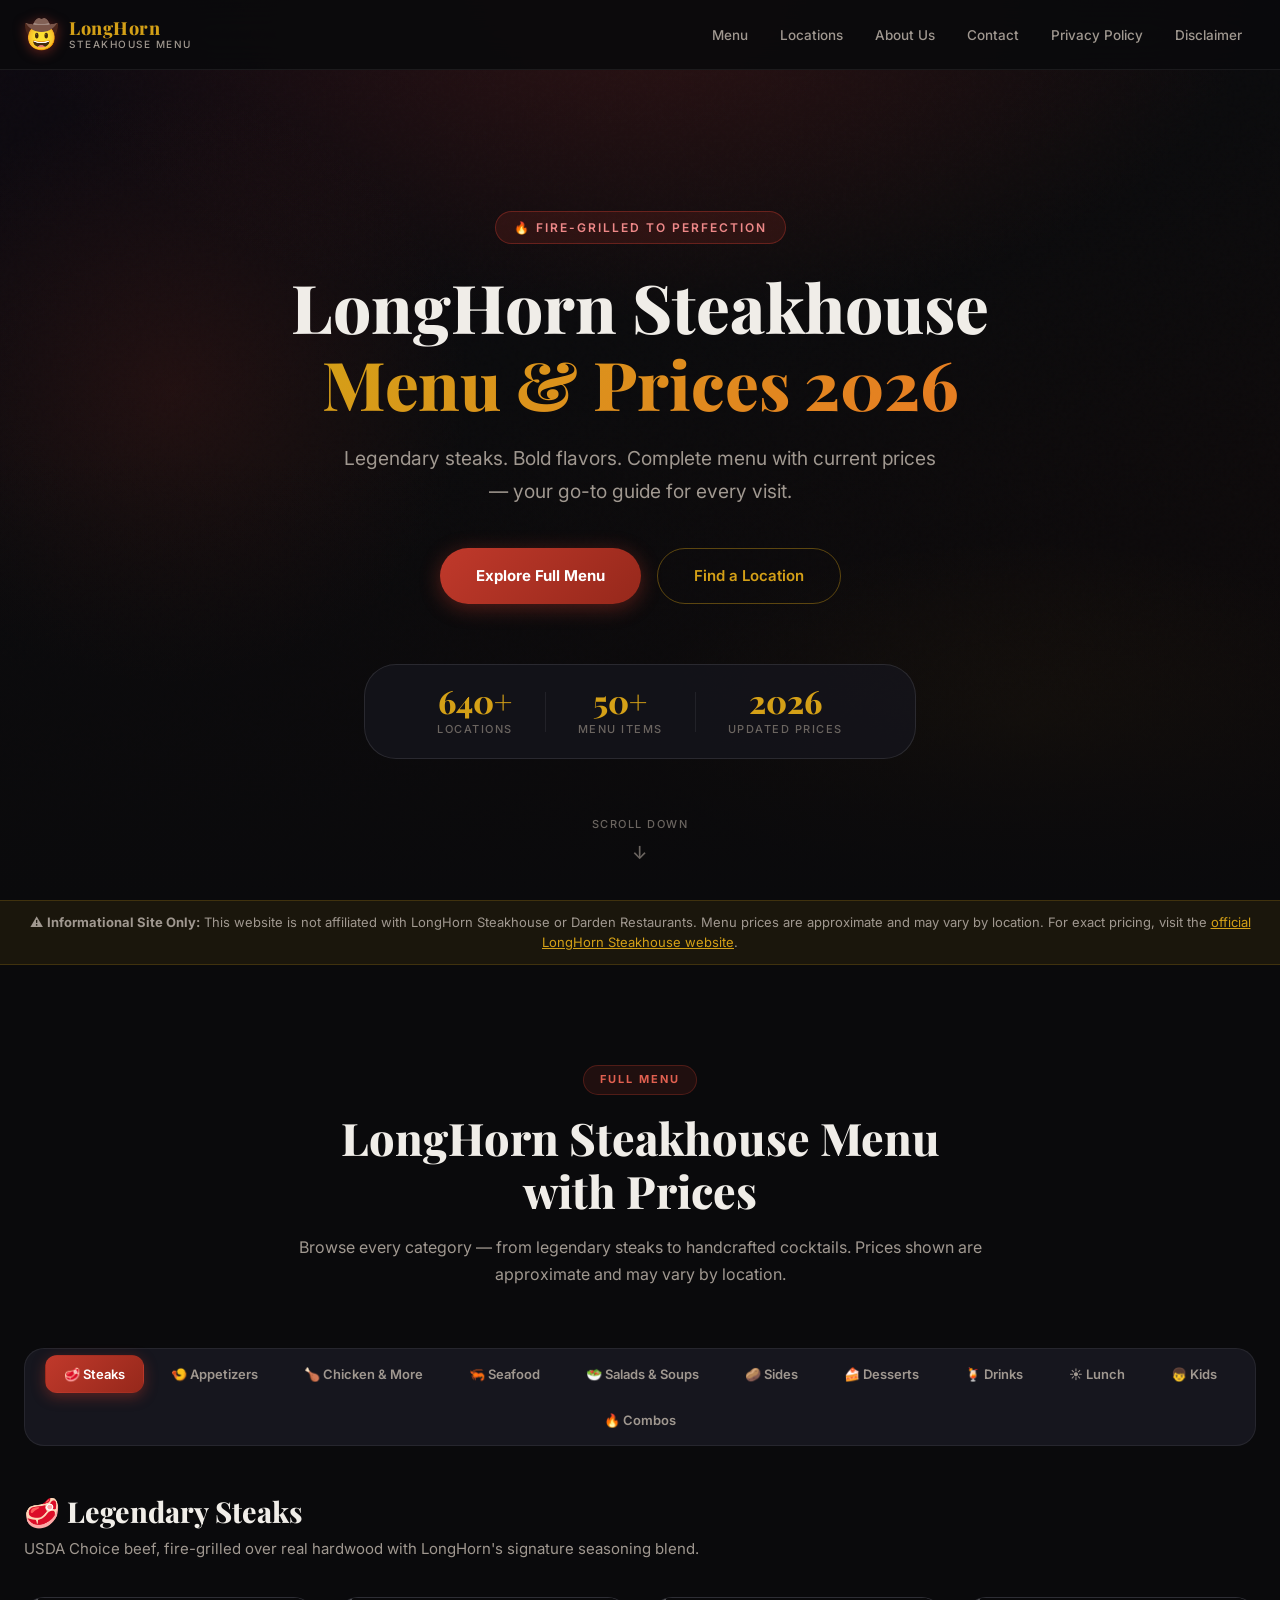
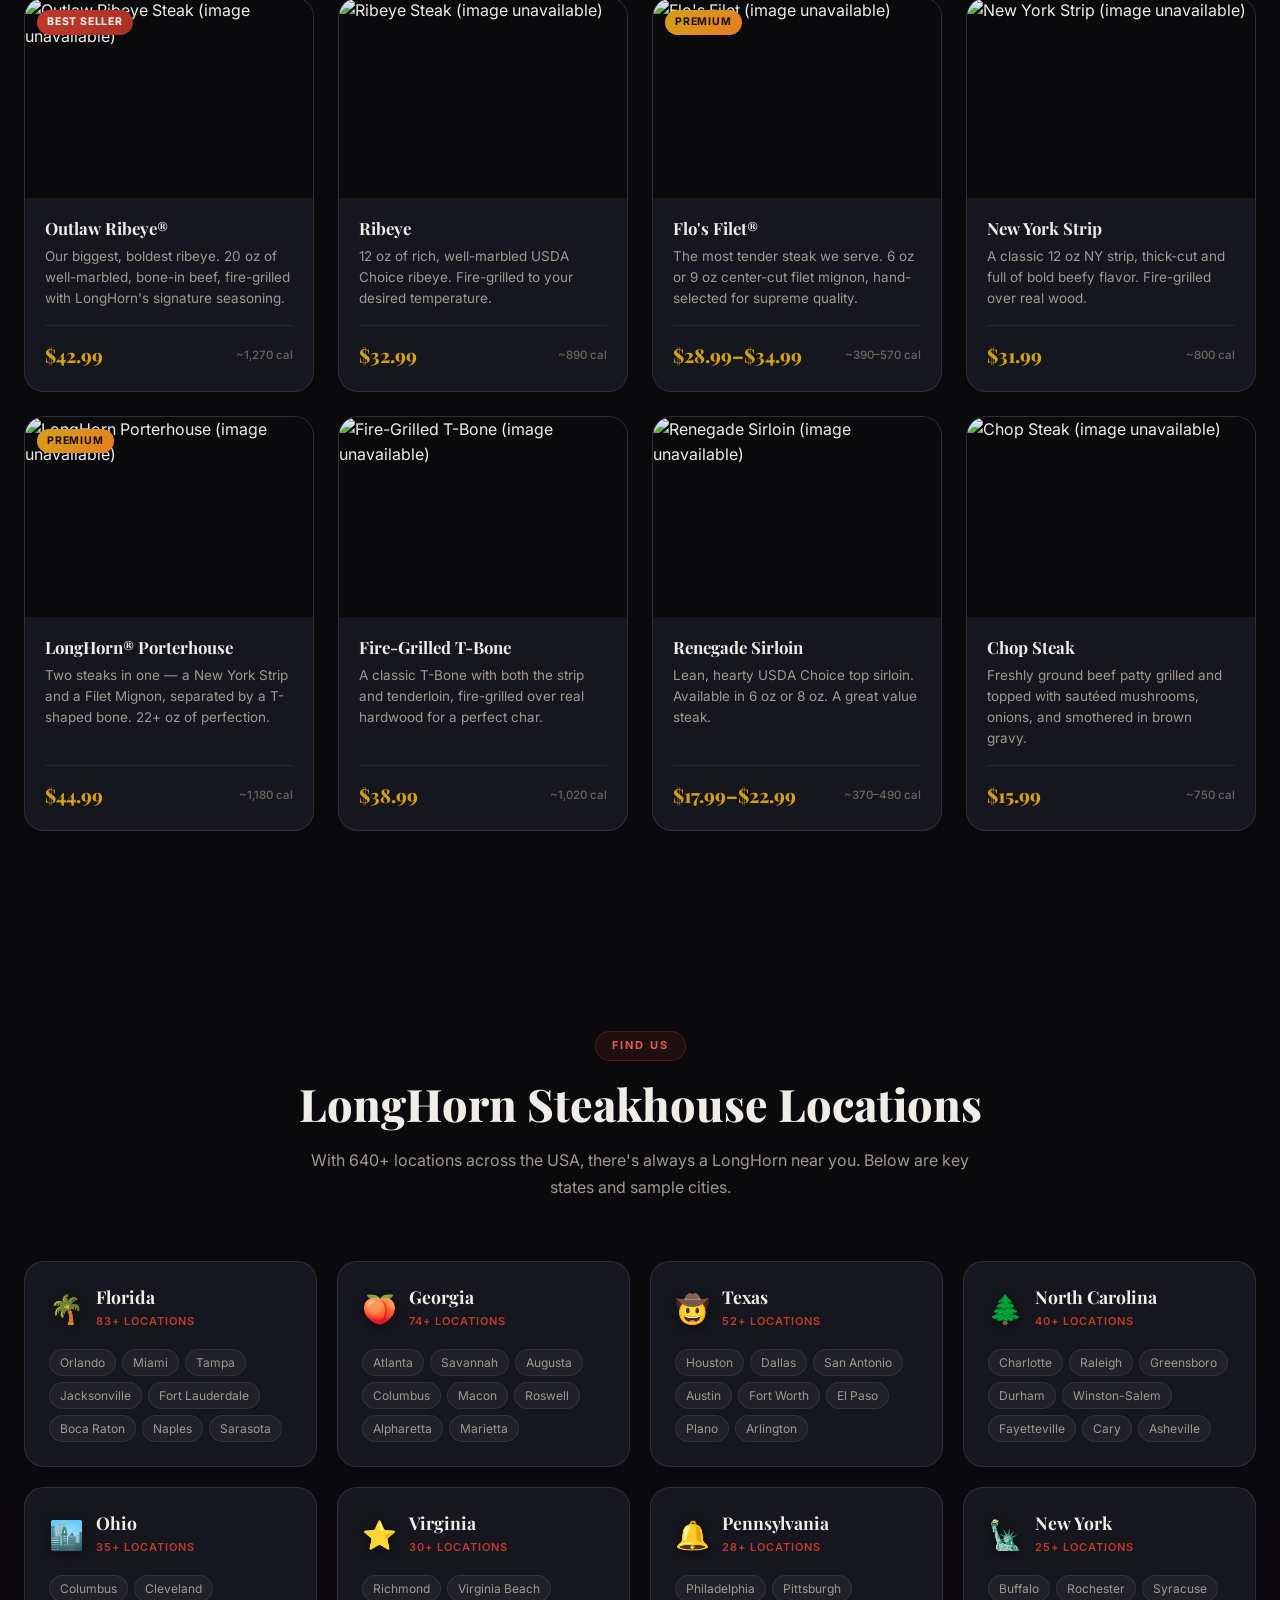
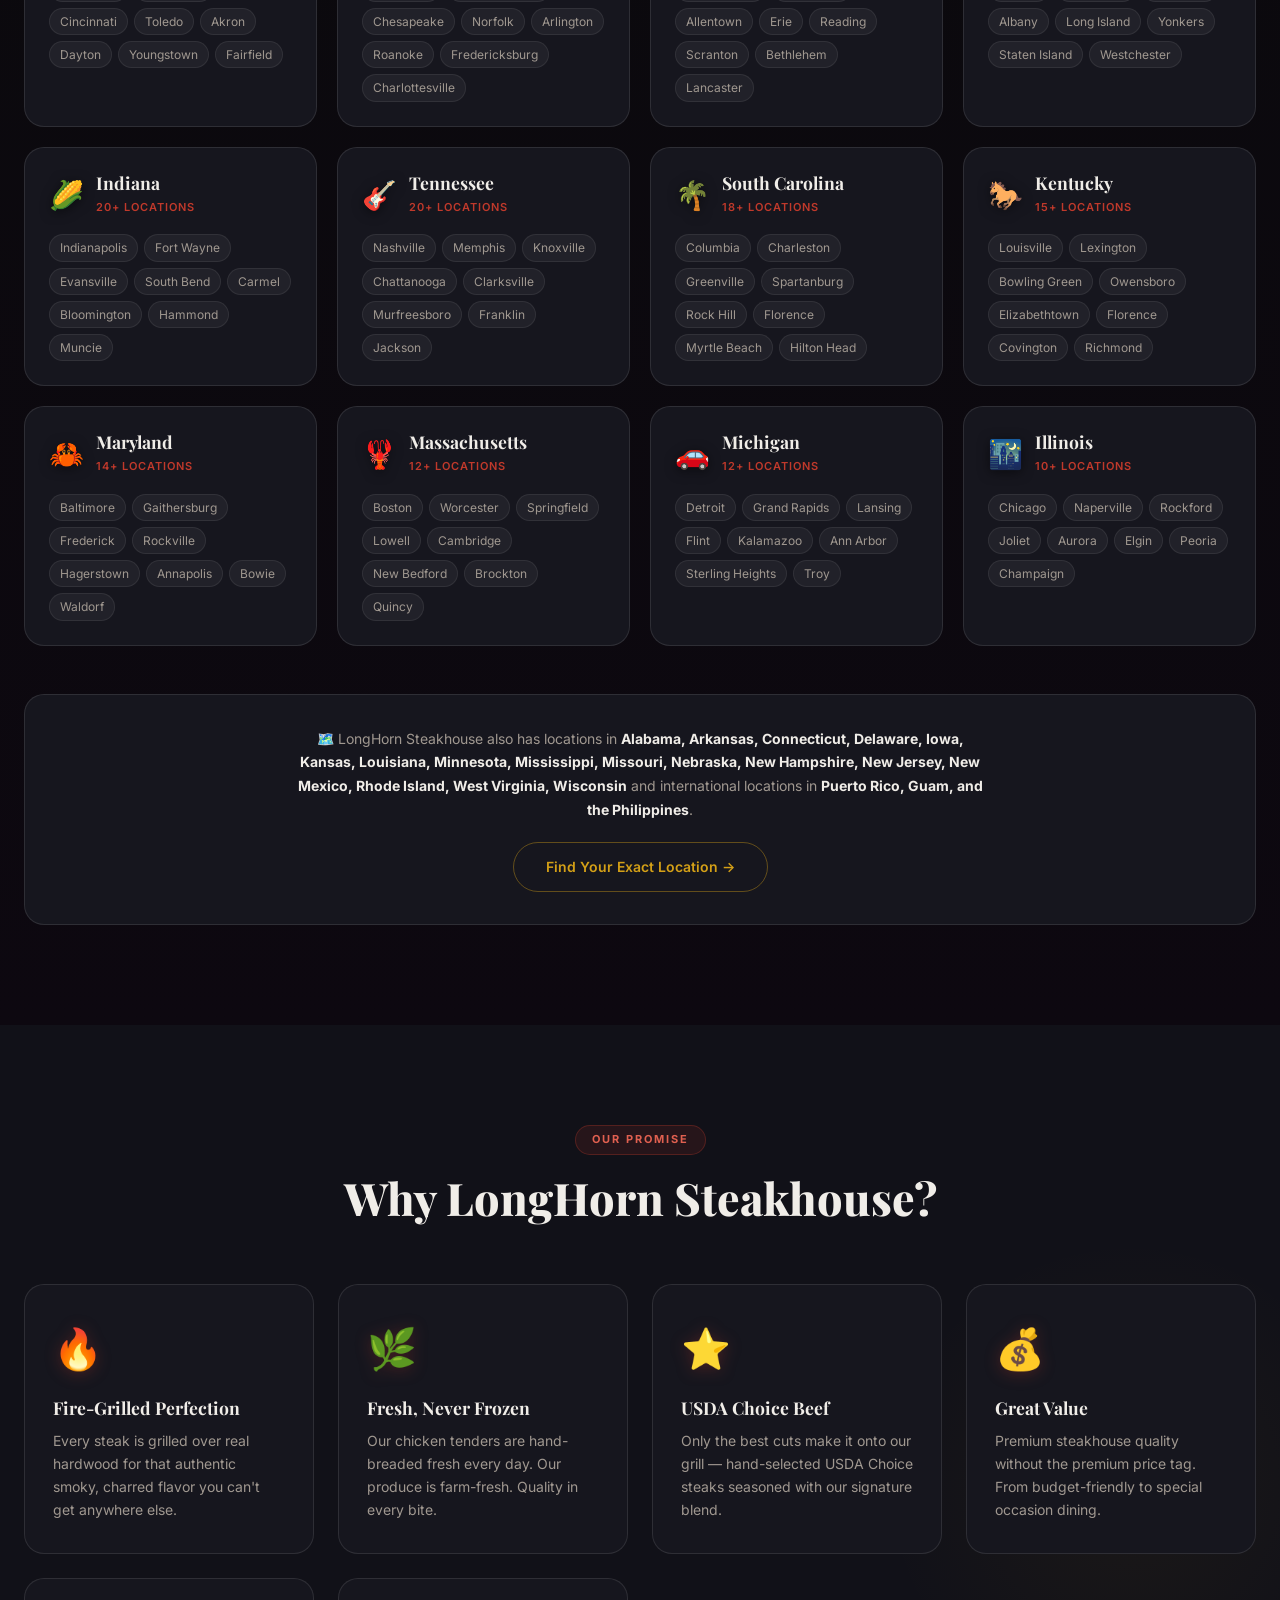
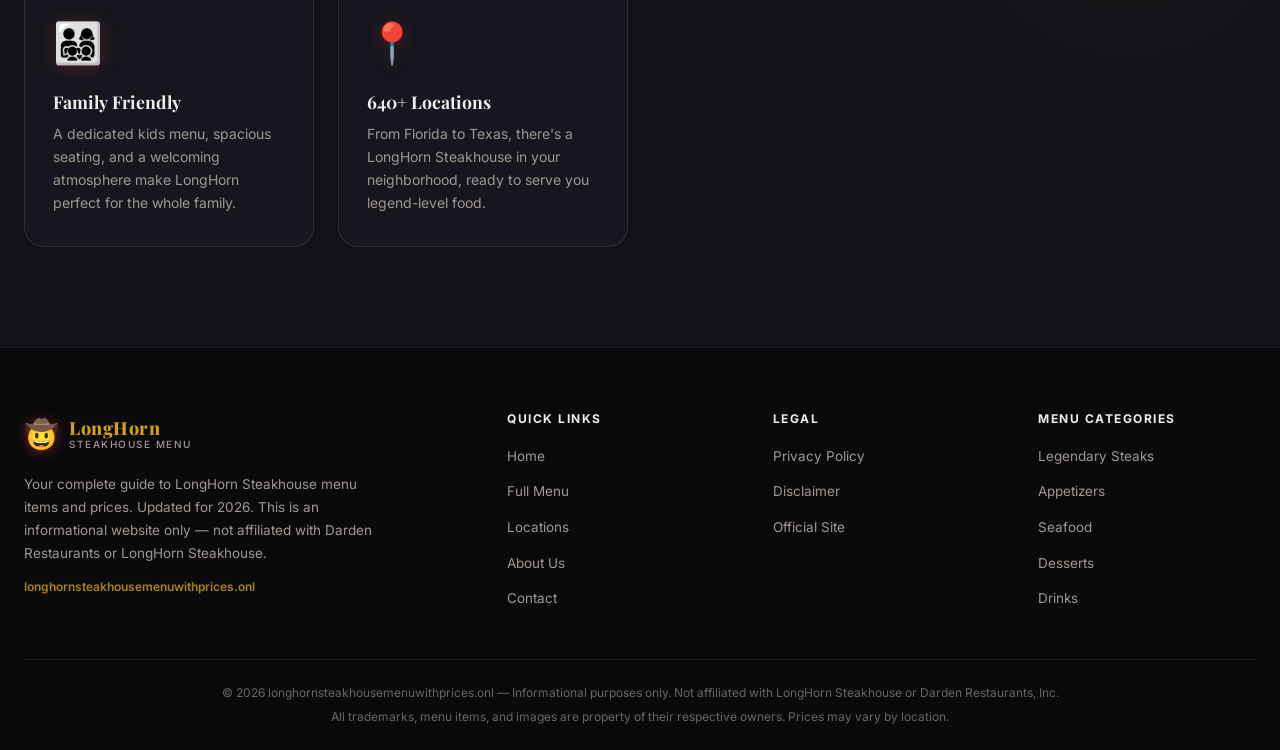
==== index.html @ 165714eb "Add files via upload" ====
<!DOCTYPE html>
<html lang="en">
<head>
  <meta charset="UTF-8" />
  <meta name="viewport" content="width=device-width, initial-scale=1.0" />
  <title>LongHorn Steakhouse Menu with Prices 2026 | longhornsteakhousemenuwithprices.onl</title>
  <meta name="description" content="Explore the complete LongHorn Steakhouse menu with prices for 2026. Browse steaks, chicken, seafood, appetizers, sides, desserts, drinks, and lunch specials. Locations across the USA." />
  <meta name="keywords" content="LongHorn Steakhouse menu, LongHorn Steakhouse prices, steakhouse menu 2026, Outlaw Ribeye price, Flo's Filet price, LongHorn locations" />
  <meta name="robots" content="index, follow" />
  <link rel="canonical" href="https://longhornsteakhousemenuwithprices.onl/" />
  <meta property="og:title" content="LongHorn Steakhouse Menu with Prices 2026" />
  <meta property="og:description" content="Complete LongHorn Steakhouse menu with prices. Steaks, chicken, seafood, apps, sides, desserts and more." />
  <meta property="og:type" content="website" />
  <meta property="og:url" content="https://longhornsteakhousemenuwithprices.onl/" />
  <link rel="preconnect" href="https://fonts.googleapis.com" />
  <link rel="preconnect" href="https://fonts.gstatic.com" crossorigin />
  <link href="https://fonts.googleapis.com/css2?family=Playfair+Display:wght@400;600;700;800&family=Inter:wght@300;400;500;600;700&display=swap" rel="stylesheet" />
  <link rel="stylesheet" href="style.css" />
</head>
<body>

  <!-- ===== HEADER / NAV ===== -->
  <header id="site-header">
    <nav class="navbar" role="navigation" aria-label="Main navigation">
      <div class="nav-container">
        <a href="index.html" class="nav-logo" id="nav-logo-link" aria-label="LongHorn Steakhouse Menu Home">
          <span class="logo-icon">🤠</span>
          <div class="logo-text">
            <span class="logo-main">LongHorn</span>
            <span class="logo-sub">Steakhouse Menu</span>
          </div>
        </a>

        <button class="hamburger" id="hamburger-btn" aria-label="Toggle menu" aria-expanded="false">
          <span></span><span></span><span></span>
        </button>

        <ul class="nav-links" id="nav-links" role="list">
          <li><a href="#menu" id="nav-menu">Menu</a></li>
          <li><a href="#locations" id="nav-locations">Locations</a></li>
          <li><a href="about.html" id="nav-about">About Us</a></li>
          <li><a href="contact.html" id="nav-contact">Contact</a></li>
          <li><a href="privacy.html" id="nav-privacy">Privacy Policy</a></li>
          <li><a href="disclaimer.html" id="nav-disclaimer">Disclaimer</a></li>
        </ul>
      </div>
    </nav>
  </header>

  <!-- ===== HERO ===== -->
  <section class="hero" id="hero" role="banner">
    <div class="hero-overlay"></div>
    <div class="hero-content">
      <div class="hero-badge">🔥 Fire-Grilled to Perfection</div>
      <h1 class="hero-title">LongHorn Steakhouse<br><span class="hero-accent">Menu & Prices 2026</span></h1>
      <p class="hero-subtitle">Legendary steaks. Bold flavors. Complete menu with current prices — your go-to guide for every visit.</p>
      <div class="hero-cta">
        <a href="#menu" class="btn-primary" id="hero-menu-btn">Explore Full Menu</a>
        <a href="#locations" class="btn-secondary" id="hero-locations-btn">Find a Location</a>
      </div>
      <div class="hero-stats">
        <div class="stat-item">
          <span class="stat-num">640+</span>
          <span class="stat-label">Locations</span>
        </div>
        <div class="stat-divider"></div>
        <div class="stat-item">
          <span class="stat-num">50+</span>
          <span class="stat-label">Menu Items</span>
        </div>
        <div class="stat-divider"></div>
        <div class="stat-item">
          <span class="stat-num">2026</span>
          <span class="stat-label">Updated Prices</span>
        </div>
      </div>
    </div>
    <div class="hero-scroll-hint">
      <span>Scroll Down</span>
      <div class="scroll-arrow">↓</div>
    </div>
  </section>

  <!-- ===== DISCLAIMER NOTICE ===== -->
  <div class="disclaimer-notice" id="disclaimer-notice" role="note">
    <div class="container">
      <p>⚠️ <strong>Informational Site Only:</strong> This website is not affiliated with LongHorn Steakhouse or Darden Restaurants. Menu prices are approximate and may vary by location. For exact pricing, visit the <a href="https://longhornsteakhouse.com" target="_blank" rel="noopener noreferrer">official LongHorn Steakhouse website</a>.</p>
    </div>
  </div>

  <!-- ===== MENU SECTION ===== -->
  <main id="menu" class="section-menu">
    <div class="container">
      <div class="section-header">
        <span class="section-badge">Full Menu</span>
        <h2 class="section-title">LongHorn Steakhouse Menu with Prices</h2>
        <p class="section-subtitle">Browse every category — from legendary steaks to handcrafted cocktails. Prices shown are approximate and may vary by location.</p>
      </div>

      <!-- Menu Tab Navigation -->
      <div class="menu-tabs" id="menu-tabs" role="tablist" aria-label="Menu categories">
        <button class="tab-btn active" id="tab-steaks" data-tab="steaks" role="tab" aria-selected="true" aria-controls="panel-steaks">🥩 Steaks</button>
        <button class="tab-btn" id="tab-appetizers" data-tab="appetizers" role="tab" aria-selected="false" aria-controls="panel-appetizers">🍤 Appetizers</button>
        <button class="tab-btn" id="tab-chicken" data-tab="chicken" role="tab" aria-selected="false" aria-controls="panel-chicken">🍗 Chicken & More</button>
        <button class="tab-btn" id="tab-seafood" data-tab="seafood" role="tab" aria-selected="false" aria-controls="panel-seafood">🦐 Seafood</button>
        <button class="tab-btn" id="tab-salads" data-tab="salads" role="tab" aria-selected="false" aria-controls="panel-salads">🥗 Salads & Soups</button>
        <button class="tab-btn" id="tab-sides" data-tab="sides" role="tab" aria-selected="false" aria-controls="panel-sides">🥔 Sides</button>
        <button class="tab-btn" id="tab-desserts" data-tab="desserts" role="tab" aria-selected="false" aria-controls="panel-desserts">🍰 Desserts</button>
        <button class="tab-btn" id="tab-drinks" data-tab="drinks" role="tab" aria-selected="false" aria-controls="panel-drinks">🍹 Drinks</button>
        <button class="tab-btn" id="tab-lunch" data-tab="lunch" role="tab" aria-selected="false" aria-controls="panel-lunch">☀️ Lunch</button>
        <button class="tab-btn" id="tab-kids" data-tab="kids" role="tab" aria-selected="false" aria-controls="panel-kids">👦 Kids</button>
        <button class="tab-btn" id="tab-combos" data-tab="combos" role="tab" aria-selected="false" aria-controls="panel-combos">🔥 Combos</button>
      </div>

      <!-- STEAKS -->
      <div class="menu-panel active" id="panel-steaks" role="tabpanel" aria-labelledby="tab-steaks">
        <h3 class="panel-title">🥩 Legendary Steaks</h3>
        <p class="panel-desc">USDA Choice beef, fire-grilled over real hardwood with LongHorn's signature seasoning blend.</p>
        <div class="menu-grid">

          <div class="menu-card" id="card-outlaw-ribeye">
            <div class="menu-card-img-wrap">
              <img src="Images/outlaw-ribeye.avif" alt="Outlaw Ribeye Steak" loading="lazy" />
              <span class="menu-badge bestseller">Best Seller</span>
            </div>
            <div class="menu-card-body">
              <h4>Outlaw Ribeye®</h4>
              <p>Our biggest, boldest ribeye. 20 oz of well-marbled, bone-in beef, fire-grilled with LongHorn's signature seasoning.</p>
              <div class="menu-card-footer">
                <span class="price">$42.99</span>
                <span class="calories">~1,270 cal</span>
              </div>
            </div>
          </div>

          <div class="menu-card" id="card-ribeye">
            <div class="menu-card-img-wrap">
              <img src="Images/ribeye.avif" alt="Ribeye Steak" loading="lazy" />
            </div>
            <div class="menu-card-body">
              <h4>Ribeye</h4>
              <p>12 oz of rich, well-marbled USDA Choice ribeye. Fire-grilled to your desired temperature.</p>
              <div class="menu-card-footer">
                <span class="price">$32.99</span>
                <span class="calories">~890 cal</span>
              </div>
            </div>
          </div>

          <div class="menu-card" id="card-flos-filet">
            <div class="menu-card-img-wrap">
              <img src="Images/FlosFilet.avif" alt="Flo's Filet" loading="lazy" />
              <span class="menu-badge premium">Premium</span>
            </div>
            <div class="menu-card-body">
              <h4>Flo's Filet®</h4>
              <p>The most tender steak we serve. 6 oz or 9 oz center-cut filet mignon, hand-selected for supreme quality.</p>
              <div class="menu-card-footer">
                <span class="price">$28.99–$34.99</span>
                <span class="calories">~390–570 cal</span>
              </div>
            </div>
          </div>

          <div class="menu-card" id="card-ny-strip">
            <div class="menu-card-img-wrap">
              <img src="Images/NewYorkStrip.avif" alt="New York Strip" loading="lazy" />
            </div>
            <div class="menu-card-body">
              <h4>New York Strip</h4>
              <p>A classic 12 oz NY strip, thick-cut and full of bold beefy flavor. Fire-grilled over real wood.</p>
              <div class="menu-card-footer">
                <span class="price">$31.99</span>
                <span class="calories">~800 cal</span>
              </div>
            </div>
          </div>

          <div class="menu-card" id="card-porterhouse">
            <div class="menu-card-img-wrap">
              <img src="Images/porterhouse.avif" alt="LongHorn Porterhouse" loading="lazy" />
              <span class="menu-badge premium">Premium</span>
            </div>
            <div class="menu-card-body">
              <h4>LongHorn® Porterhouse</h4>
              <p>Two steaks in one — a New York Strip and a Filet Mignon, separated by a T-shaped bone. 22+ oz of perfection.</p>
              <div class="menu-card-footer">
                <span class="price">$44.99</span>
                <span class="calories">~1,180 cal</span>
              </div>
            </div>
          </div>

          <div class="menu-card" id="card-t-bone">
            <div class="menu-card-img-wrap">
              <img src="Images/fire-grilled-t-bone.avif" alt="Fire-Grilled T-Bone" loading="lazy" />
            </div>
            <div class="menu-card-body">
              <h4>Fire-Grilled T-Bone</h4>
              <p>A classic T-Bone with both the strip and tenderloin, fire-grilled over real hardwood for a perfect char.</p>
              <div class="menu-card-footer">
                <span class="price">$38.99</span>
                <span class="calories">~1,020 cal</span>
              </div>
            </div>
          </div>

          <div class="menu-card" id="card-renegade-sirloin">
            <div class="menu-card-img-wrap">
              <img src="Images/Renegade Sirloin.avif" alt="Renegade Sirloin" loading="lazy" />
            </div>
            <div class="menu-card-body">
              <h4>Renegade Sirloin</h4>
              <p>Lean, hearty USDA Choice top sirloin. Available in 6 oz or 8 oz. A great value steak.</p>
              <div class="menu-card-footer">
                <span class="price">$17.99–$22.99</span>
                <span class="calories">~370–490 cal</span>
              </div>
            </div>
          </div>

          <div class="menu-card" id="card-chop-steak">
            <div class="menu-card-img-wrap">
              <img src="Images/Chop Steak.avif" alt="Chop Steak" loading="lazy" />
            </div>
            <div class="menu-card-body">
              <h4>Chop Steak</h4>
              <p>Freshly ground beef patty grilled and topped with sautéed mushrooms, onions, and smothered in brown gravy.</p>
              <div class="menu-card-footer">
                <span class="price">$15.99</span>
                <span class="calories">~750 cal</span>
              </div>
            </div>
          </div>

        </div>
      </div>

      <!-- APPETIZERS -->
      <div class="menu-panel" id="panel-appetizers" role="tabpanel" aria-labelledby="tab-appetizers">
        <h3 class="panel-title">🍤 Texas-Sized Starters</h3>
        <p class="panel-desc">Bold, flavor-packed starters that set the tone for an epic meal.</p>
        <div class="menu-grid">

          <div class="menu-card" id="card-wild-west-shrimp">
            <div class="menu-card-img-wrap">
              <img src="Images/WildWestShrimp.avif" alt="Wild West Shrimp" loading="lazy" />
              <span class="menu-badge bestseller">Fan Fave</span>
            </div>
            <div class="menu-card-body">
              <h4>Wild West Shrimp®</h4>
              <p>Crispy shrimp tossed with spicy cherry peppers and garlic butter. Served with ranch dipping sauce.</p>
              <div class="menu-card-footer">
                <span class="price">$13.99</span>
                <span class="calories">~780 cal</span>
              </div>
            </div>
          </div>

          <div class="menu-card" id="card-steakhouse-wings">
            <div class="menu-card-img-wrap">
              <img src="Images/seasoned-steakhouse-wings.avif" alt="Seasoned Steakhouse Wings" loading="lazy" />
            </div>
            <div class="menu-card-body">
              <h4>Seasoned Steakhouse Wings</h4>
              <p>Crispy wings seasoned with our signature spice blend. Served with choice of dipping sauce.</p>
              <div class="menu-card-footer">
                <span class="price">$13.99</span>
                <span class="calories">~960 cal</span>
              </div>
            </div>
          </div>

          <div class="menu-card" id="card-texas-tonion">
            <div class="menu-card-img-wrap">
              <img src="Images/texas-tonion.avif" alt="Texas Tonion" loading="lazy" />
            </div>
            <div class="menu-card-body">
              <h4>Texas Tonion®</h4>
              <p>A thick-cut whole onion, sliced and fried to golden perfection. Served with creamy dipping sauce.</p>
              <div class="menu-card-footer">
                <span class="price">$10.99</span>
                <span class="calories">~970 cal</span>
              </div>
            </div>
          </div>

          <div class="menu-card" id="card-firecracker-wraps">
            <div class="menu-card-img-wrap">
              <img src="Images/firecracker-chicken-wraps.avif" alt="Firecracker Chicken Wraps" loading="lazy" />
            </div>
            <div class="menu-card-body">
              <h4>Firecracker Chicken Wraps</h4>
              <p>Crispy chicken, Asian chili sauce, shredded cabbage and carrots rolled in a flour tortilla.</p>
              <div class="menu-card-footer">
                <span class="price">$13.99</span>
                <span class="calories">~840 cal</span>
              </div>
            </div>
          </div>

          <div class="menu-card" id="card-spicy-chicken-bites">
            <div class="menu-card-img-wrap">
              <img src="Images/SpicyChickenBites.avif" alt="Spicy Chicken Bites" loading="lazy" />
            </div>
            <div class="menu-card-body">
              <h4>Spicy Chicken Bites</h4>
              <p>Juicy, crispy chicken bites tossed in a spicy seasoning blend. Served with a cooling ranch dip.</p>
              <div class="menu-card-footer">
                <span class="price">$11.99</span>
                <span class="calories">~700 cal</span>
              </div>
            </div>
          </div>

          <div class="menu-card" id="card-white-cheddar-mushrooms">
            <div class="menu-card-img-wrap">
              <img src="Images/White Cheddar Stuffed Mushrooms.avif" alt="White Cheddar Stuffed Mushrooms" loading="lazy" />
            </div>
            <div class="menu-card-body">
              <h4>White Cheddar Stuffed Mushrooms</h4>
              <p>Baby portobello mushrooms stuffed with white cheddar and seasoned breadcrumbs. Baked golden.</p>
              <div class="menu-card-footer">
                <span class="price">$11.99</span>
                <span class="calories">~380 cal</span>
              </div>
            </div>
          </div>

          <div class="menu-card" id="card-parmesan-fries">
            <div class="menu-card-img-wrap">
              <img src="Images/Parmesan Crusted Fries.avif" alt="Parmesan Crusted Fries" loading="lazy" />
            </div>
            <div class="menu-card-body">
              <h4>Parmesan Crusted Fries</h4>
              <p>Crispy fries dusted with Parmesan cheese and herbs. Served with a creamy dipping sauce.</p>
              <div class="menu-card-footer">
                <span class="price">$8.99</span>
                <span class="calories">~680 cal</span>
              </div>
            </div>
          </div>

          <div class="menu-card" id="card-spinach-dip">
            <div class="menu-card-img-wrap">
              <img src="Images/Parmesan Crusted Spinach Dip.avif" alt="Parmesan Crusted Spinach Dip" loading="lazy" />
            </div>
            <div class="menu-card-body">
              <h4>Parmesan Crusted Spinach Dip</h4>
              <p>Creamy spinach artichoke dip topped with a golden Parmesan crust. Served with flatbread chips.</p>
              <div class="menu-card-footer">
                <span class="price">$11.99</span>
                <span class="calories">~900 cal</span>
              </div>
            </div>
          </div>

        </div>
      </div>

      <!-- CHICKEN & MORE -->
      <div class="menu-panel" id="panel-chicken" role="tabpanel" aria-labelledby="tab-chicken">
        <h3 class="panel-title">🍗 Chicken & More</h3>
        <p class="panel-desc">From fire-grilled to hand-breaded, our chicken and entrée favorites deliver bold flavors every time.</p>
        <div class="menu-grid">

          <div class="menu-card" id="card-parmesan-chicken">
            <div class="menu-card-img-wrap">
              <img src="Images/Parmesan Crusted Chicken.avif" alt="Parmesan Crusted Chicken" loading="lazy" />
              <span class="menu-badge bestseller">Best Seller</span>
            </div>
            <div class="menu-card-body">
              <h4>Parmesan Crusted Chicken</h4>
              <p>Tender chicken breast topped with a rich, creamy Parmesan and garlic cheese crust. Fire-grilled and oven-baked.</p>
              <div class="menu-card-footer">
                <span class="price">$17.99</span>
                <span class="calories">~820 cal</span>
              </div>
            </div>
          </div>

          <div class="menu-card" id="card-hand-breaded-tenders">
            <div class="menu-card-img-wrap">
              <img src="Images/Hand-Breaded Chicken Tenders.avif" alt="Hand-Breaded Chicken Tenders" loading="lazy" />
            </div>
            <div class="menu-card-body">
              <h4>Hand-Breaded Chicken Tenders</h4>
              <p>Fresh, never frozen chicken tenders, hand-breaded and fried golden. Served with choice of sauce.</p>
              <div class="menu-card-footer">
                <span class="price">$15.99</span>
                <span class="calories">~800 cal</span>
              </div>
            </div>
          </div>

          <div class="menu-card" id="card-grilled-chicken-tenders">
            <div class="menu-card-img-wrap">
              <img src="Images/Grilled Chicken Tenders.avif" alt="Grilled Chicken Tenders" loading="lazy" />
            </div>
            <div class="menu-card-body">
              <h4>Grilled Chicken Tenders</h4>
              <p>Juicy fire-grilled chicken tenders seasoned with LongHorn's signature spice blend.</p>
              <div class="menu-card-footer">
                <span class="price">$15.99</span>
                <span class="calories">~480 cal</span>
              </div>
            </div>
          </div>

          <div class="menu-card" id="card-lemon-garlic-chicken">
            <div class="menu-card-img-wrap">
              <img src="Images/Lemon Garlic Chicken.avif" alt="Lemon Garlic Chicken" loading="lazy" />
            </div>
            <div class="menu-card-body">
              <h4>Lemon Garlic Chicken</h4>
              <p>Marinated chicken breast grilled with fresh lemon and garlic. Light, flavorful, and satisfying.</p>
              <div class="menu-card-footer">
                <span class="price">$16.99</span>
                <span class="calories">~460 cal</span>
              </div>
            </div>
          </div>

          <div class="menu-card" id="card-baby-back-ribs">
            <div class="menu-card-img-wrap">
              <img src="Images/Baby Back Ribs.avif" alt="Baby Back Ribs" loading="lazy" />
            </div>
            <div class="menu-card-body">
              <h4>Baby Back Ribs</h4>
              <p>Slow-cooked pork ribs brushed with our signature BBQ sauce. Available in half or full rack.</p>
              <div class="menu-card-footer">
                <span class="price">$18.99–$25.99</span>
                <span class="calories">~900–1,500 cal</span>
              </div>
            </div>
          </div>

          <div class="menu-card" id="card-cowboy-pork-chop">
            <div class="menu-card-img-wrap">
              <img src="Images/Cowboy Pork Chop.avif" alt="Cowboy Pork Chop" loading="lazy" />
            </div>
            <div class="menu-card-body">
              <h4>Cowboy Pork Chop</h4>
              <p>A thick, bone-in pork chop rubbed with our signature seasoning and fire-grilled to juicy perfection.</p>
              <div class="menu-card-footer">
                <span class="price">$18.99</span>
                <span class="calories">~690 cal</span>
              </div>
            </div>
          </div>

          <div class="menu-card" id="card-cheeseburger">
            <div class="menu-card-img-wrap">
              <img src="Images/Half-Pound Steakhouse Cheeseburger.avif" alt="Half-Pound Steakhouse Cheeseburger" loading="lazy" />
            </div>
            <div class="menu-card-body">
              <h4>Half-Pound Steakhouse Cheeseburger</h4>
              <p>Fresh-ground beef patty, cheddar cheese, lettuce, tomato, pickles, and onion on a toasted brioche bun.</p>
              <div class="menu-card-footer">
                <span class="price">$14.99</span>
                <span class="calories">~1,040 cal</span>
              </div>
            </div>
          </div>

          <div class="menu-card" id="card-crispy-chicken-sandwich">
            <div class="menu-card-img-wrap">
              <img src="Images/Crispy Buttermilk Chicken Sandwich.avif" alt="Crispy Buttermilk Chicken Sandwich" loading="lazy" />
            </div>
            <div class="menu-card-body">
              <h4>Crispy Buttermilk Chicken Sandwich</h4>
              <p>Hand-breaded buttermilk chicken fillet on a toasted brioche bun with lettuce, tomato, and pickles.</p>
              <div class="menu-card-footer">
                <span class="price">$13.99</span>
                <span class="calories">~820 cal</span>
              </div>
            </div>
          </div>

        </div>
      </div>

      <!-- SEAFOOD -->
      <div class="menu-panel" id="panel-seafood" role="tabpanel" aria-labelledby="tab-seafood">
        <h3 class="panel-title">🦐 Seafood Favorites</h3>
        <p class="panel-desc">Fresh catches prepared with the same fire-grilled expertise that makes our steaks legendary.</p>
        <div class="menu-grid">

          <div class="menu-card" id="card-longhorn-salmon">
            <div class="menu-card-img-wrap">
              <img src="Images/LongHorn Salmon.avif" alt="LongHorn Salmon" loading="lazy" />
              <span class="menu-badge bestseller">Fan Fave</span>
            </div>
            <div class="menu-card-body">
              <h4>LongHorn® Salmon</h4>
              <p>Fresh Atlantic salmon in a bold bourbon marinade, fire-grilled and topped with a citrus herb glaze.</p>
              <div class="menu-card-footer">
                <span class="price">$21.99</span>
                <span class="calories">~540 cal</span>
              </div>
            </div>
          </div>

          <div class="menu-card" id="card-redrock-shrimp">
            <div class="menu-card-img-wrap">
              <img src="Images/Redrock Grilled Shrimp.avif" alt="Redrock Grilled Shrimp" loading="lazy" />
            </div>
            <div class="menu-card-body">
              <h4>Redrock Grilled Shrimp</h4>
              <p>Jumbo shrimp glazed with smoky tomato butter and grilled over real hardwood. Bold, smoky flavor.</p>
              <div class="menu-card-footer">
                <span class="price">$18.99</span>
                <span class="calories">~390 cal</span>
              </div>
            </div>
          </div>

          <div class="menu-card" id="card-salmon-shrimp">
            <div class="menu-card-img-wrap">
              <img src="Images/Salmon_and_Red_Rock_Shrimp.avif" alt="Salmon and Red Rock Shrimp" loading="lazy" />
              <span class="menu-badge premium">Combo</span>
            </div>
            <div class="menu-card-body">
              <h4>Salmon & Redrock Shrimp</h4>
              <p>Fire-grilled Atlantic salmon paired with our signature Redrock Grilled Shrimp. Best of both worlds.</p>
              <div class="menu-card-footer">
                <span class="price">$26.99</span>
                <span class="calories">~730 cal</span>
              </div>
            </div>
          </div>

          <div class="menu-card" id="card-filet-lobster">
            <div class="menu-card-img-wrap">
              <img src="Images/6 oz Flo's Filet with 4 oz Lobster Tail.avif" alt="Flo's Filet with Lobster Tail" loading="lazy" />
              <span class="menu-badge premium">Premium</span>
            </div>
            <div class="menu-card-body">
              <h4>6 oz Flo's Filet® with 4 oz Lobster Tail</h4>
              <p>The ultimate surf and turf — our tender Filet Mignon paired with a perfectly broiled lobster tail.</p>
              <div class="menu-card-footer">
                <span class="price">$44.99</span>
                <span class="calories">~570 cal</span>
              </div>
            </div>
          </div>

          <div class="menu-card" id="card-sirloin-shrimp">
            <div class="menu-card-img-wrap">
              <img src="Images/6 oz Renegade Sirloin with 8 ct Redrock Grilled Shrimp.avif" alt="Sirloin with Redrock Shrimp" loading="lazy" />
              <span class="menu-badge premium">Combo</span>
            </div>
            <div class="menu-card-body">
              <h4>6 oz Renegade Sirloin & Redrock Shrimp</h4>
              <p>A lean sirloin paired with 8 count Redrock Grilled Shrimp. Great value surf & turf combo.</p>
              <div class="menu-card-footer">
                <span class="price">$29.99</span>
                <span class="calories">~620 cal</span>
              </div>
            </div>
          </div>

          <div class="menu-card" id="card-shrimp-lobster-chowder">
            <div class="menu-card-img-wrap">
              <img src="Images/Shrimp & Lobster Chowder.avif" alt="Shrimp and Lobster Chowder" loading="lazy" />
            </div>
            <div class="menu-card-body">
              <h4>Shrimp & Lobster Chowder</h4>
              <p>Rich, creamy chowder loaded with shrimp and lobster in a smoky broth. Bowl or cup.</p>
              <div class="menu-card-footer">
                <span class="price">$7.99–$9.99</span>
                <span class="calories">~430–530 cal</span>
              </div>
            </div>
          </div>

        </div>
      </div>

      <!-- SALADS & SOUPS -->
      <div class="menu-panel" id="panel-salads" role="tabpanel" aria-labelledby="tab-salads">
        <h3 class="panel-title">🥗 Salads & Soups</h3>
        <p class="panel-desc">Fresh ingredients tossed in signature dressings or simmered in bold broths.</p>
        <div class="menu-grid">

          <div class="menu-card" id="card-grilled-chicken-strawberry">
            <div class="menu-card-img-wrap">
              <img src="Images/Grilled Chicken & Strawberry Salad.avif" alt="Grilled Chicken and Strawberry Salad" loading="lazy" />
              <span class="menu-badge bestseller">Fan Fave</span>
            </div>
            <div class="menu-card-body">
              <h4>Grilled Chicken & Strawberry Salad</h4>
              <p>Fresh greens, grilled chicken, strawberries, candied pecans, and feta with strawberry balsamic vinaigrette.</p>
              <div class="menu-card-footer">
                <span class="price">$16.99</span>
                <span class="calories">~480 cal</span>
              </div>
            </div>
          </div>

          <div class="menu-card" id="card-caesar-salad">
            <div class="menu-card-img-wrap">
              <img src="Images/LongHorn Caesar Salad.jpg" alt="LongHorn Caesar Salad" loading="lazy" />
            </div>
            <div class="menu-card-body">
              <h4>LongHorn Caesar Salad</h4>
              <p>Crisp romaine hearts tossed with our house-made Caesar dressing, Parmesan, and seasoned croutons.</p>
              <div class="menu-card-footer">
                <span class="price">$9.99</span>
                <span class="calories">~380 cal</span>
              </div>
            </div>
          </div>

          <div class="menu-card" id="card-strawberry-pecan">
            <div class="menu-card-img-wrap">
              <img src="Images/Strawberry & Pecan Salad.avif" alt="Strawberry and Pecan Salad" loading="lazy" />
            </div>
            <div class="menu-card-body">
              <h4>Strawberry & Pecan Salad</h4>
              <p>Mixed greens topped with fresh strawberries, candied pecans, blueberries, and a balsamic vinaigrette.</p>
              <div class="menu-card-footer">
                <span class="price">$12.99</span>
                <span class="calories">~340 cal</span>
              </div>
            </div>
          </div>

          <div class="menu-card" id="card-7-pepper-salad">
            <div class="menu-card-img-wrap">
              <img src="Images/7-Pepper Sirloin Salad.avif" alt="7-Pepper Sirloin Salad" loading="lazy" />
            </div>
            <div class="menu-card-body">
              <h4>7-Pepper Sirloin Salad</h4>
              <p>Sliced 7-Pepper Sirloin over a fresh garden salad with tomatoes, cucumbers, and our house vinaigrette.</p>
              <div class="menu-card-footer">
                <span class="price">$17.99</span>
                <span class="calories">~530 cal</span>
              </div>
            </div>
          </div>

          <div class="menu-card" id="card-field-greens-chicken">
            <div class="menu-card-img-wrap">
              <img src="Images/Farm Fresh Field Greens with Crispy Chicken Tenders.avif" alt="Field Greens with Crispy Chicken" loading="lazy" />
            </div>
            <div class="menu-card-body">
              <h4>Farm Fresh Field Greens with Crispy Chicken</h4>
              <p>Fresh field greens topped with crispy chicken tenders, tomatoes, and a choice of dressing.</p>
              <div class="menu-card-footer">
                <span class="price">$15.99</span>
                <span class="calories">~690 cal</span>
              </div>
            </div>
          </div>

          <div class="menu-card" id="card-field-greens-salmon">
            <div class="menu-card-img-wrap">
              <img src="Images/Farm Fresh Field Greens with Grilled Salmon.avif" alt="Field Greens with Grilled Salmon" loading="lazy" />
            </div>
            <div class="menu-card-body">
              <h4>Farm Fresh Field Greens with Grilled Salmon</h4>
              <p>Fresh greens with a tender grilled salmon fillet, cucumbers, tomatoes, and a light house dressing.</p>
              <div class="menu-card-footer">
                <span class="price">$18.99</span>
                <span class="calories">~490 cal</span>
              </div>
            </div>
          </div>

          <div class="menu-card" id="card-mixed-greens">
            <div class="menu-card-img-wrap">
              <img src="Images/MixedGreensSalad.avif" alt="Mixed Greens Salad" loading="lazy" />
            </div>
            <div class="menu-card-body">
              <h4>Mixed Greens Salad</h4>
              <p>A simple garden salad with fresh greens, tomatoes, cucumbers, and croutons. Choice of dressing.</p>
              <div class="menu-card-footer">
                <span class="price">$6.99</span>
                <span class="calories">~120 cal</span>
              </div>
            </div>
          </div>

          <div class="menu-card" id="card-loaded-potato-soup">
            <div class="menu-card-img-wrap">
              <img src="Images/Loaded Potato Soup.avif" alt="Loaded Potato Soup" loading="lazy" />
            </div>
            <div class="menu-card-body">
              <h4>Loaded Potato Soup</h4>
              <p>Creamy potato soup loaded with cheddar cheese, sour cream, bacon bits, and green onions.</p>
              <div class="menu-card-footer">
                <span class="price">$6.99–$8.99</span>
                <span class="calories">~430–530 cal</span>
              </div>
            </div>
          </div>

          <div class="menu-card" id="card-french-onion-soup">
            <div class="menu-card-img-wrap">
              <img src="Images/French Onion Soup.avif" alt="French Onion Soup" loading="lazy" />
            </div>
            <div class="menu-card-body">
              <h4>French Onion Soup</h4>
              <p>Rich, slow-cooked onion broth topped with a toasted crouton and melted Swiss and Gruyère cheese.</p>
              <div class="menu-card-footer">
                <span class="price">$6.99–$8.99</span>
                <span class="calories">~280–380 cal</span>
              </div>
            </div>
          </div>

        </div>
      </div>

      <!-- SIDES -->
      <div class="menu-panel" id="panel-sides" role="tabpanel" aria-labelledby="tab-sides">
        <h3 class="panel-title">🥔 Classic Sides</h3>
        <p class="panel-desc">Every great steak needs great sides. Made fresh, served hot.</p>
        <div class="menu-grid">

          <div class="menu-card" id="card-loaded-baked-potato">
            <div class="menu-card-img-wrap">
              <img src="Images/LoadedBakedPotato.avif" alt="Loaded Baked Potato" loading="lazy" />
              <span class="menu-badge bestseller">Most Ordered</span>
            </div>
            <div class="menu-card-body">
              <h4>Loaded Baked Potato</h4>
              <p>A large baked potato topped with butter, sour cream, cheddar cheese, and crispy bacon bits.</p>
              <div class="menu-card-footer">
                <span class="price">$5.99</span>
                <span class="calories">~490 cal</span>
              </div>
            </div>
          </div>

          <div class="menu-card" id="card-mashed-potatoes">
            <div class="menu-card-img-wrap">
              <img src="Images/Mashed Potatoes.avif" alt="Mashed Potatoes" loading="lazy" />
            </div>
            <div class="menu-card-body">
              <h4>Mashed Potatoes</h4>
              <p>Creamy, buttery mashed potatoes made fresh daily. A classic comfort side.</p>
              <div class="menu-card-footer">
                <span class="price">$4.99</span>
                <span class="calories">~290 cal</span>
              </div>
            </div>
          </div>

          <div class="menu-card" id="card-sweet-potato">
            <div class="menu-card-img-wrap">
              <img src="Images/Sweet Potato.avif" alt="Sweet Potato" loading="lazy" />
            </div>
            <div class="menu-card-body">
              <h4>Sweet Potato</h4>
              <p>A whole baked sweet potato with brown sugar, butter, and cinnamon. Sweet and satisfying.</p>
              <div class="menu-card-footer">
                <span class="price">$4.99</span>
                <span class="calories">~370 cal</span>
              </div>
            </div>
          </div>

          <div class="menu-card" id="card-steakhouse-mac">
            <div class="menu-card-img-wrap">
              <img src="Images/Steakhouse Mac & Cheese.avif" alt="Steakhouse Mac and Cheese" loading="lazy" />
            </div>
            <div class="menu-card-body">
              <h4>Steakhouse Mac & Cheese</h4>
              <p>Creamy macaroni and cheese in a rich, velvety cheese sauce. A fan favorite comfort side.</p>
              <div class="menu-card-footer">
                <span class="price">$5.99</span>
                <span class="calories">~530 cal</span>
              </div>
            </div>
          </div>

          <div class="menu-card" id="card-crispy-brussels">
            <div class="menu-card-img-wrap">
              <img src="Images/Crispy Brussels Sprouts.avif" alt="Crispy Brussels Sprouts" loading="lazy" />
            </div>
            <div class="menu-card-body">
              <h4>Crispy Brussels Sprouts</h4>
              <p>Roasted Brussels sprouts tossed in bacon, parmesan, and a sweet-spicy glaze.</p>
              <div class="menu-card-footer">
                <span class="price">$5.99</span>
                <span class="calories">~390 cal</span>
              </div>
            </div>
          </div>

          <div class="menu-card" id="card-steamed-asparagus">
            <div class="menu-card-img-wrap">
              <img src="Images/Fresh Steamed Asparagus.avif" alt="Fresh Steamed Asparagus" loading="lazy" />
            </div>
            <div class="menu-card-body">
              <h4>Fresh Steamed Asparagus</h4>
              <p>Tender asparagus spears steamed and finished with lemon butter. Light and flavorful.</p>
              <div class="menu-card-footer">
                <span class="price">$5.99</span>
                <span class="calories">~100 cal</span>
              </div>
            </div>
          </div>

          <div class="menu-card" id="card-fire-grilled-corn">
            <div class="menu-card-img-wrap">
              <img src="Images/FireGrilledCorn.avif" alt="Fire Grilled Corn" loading="lazy" />
            </div>
            <div class="menu-card-body">
              <h4>Fire-Grilled Corn on the Cob</h4>
              <p>Fresh corn grilled over real hardwood for a smoky, sweet char. Brushed with herb butter.</p>
              <div class="menu-card-footer">
                <span class="price">$4.99</span>
                <span class="calories">~220 cal</span>
              </div>
            </div>
          </div>

          <div class="menu-card" id="card-steamed-broccoli">
            <div class="menu-card-img-wrap">
              <img src="Images/Fresh Steamed Broccoli.avif" alt="Fresh Steamed Broccoli" loading="lazy" />
            </div>
            <div class="menu-card-body">
              <h4>Fresh Steamed Broccoli</h4>
              <p>Tender broccoli florets steamed to perfection. Served with butter on the side.</p>
              <div class="menu-card-footer">
                <span class="price">$4.99</span>
                <span class="calories">~80 cal</span>
              </div>
            </div>
          </div>

          <div class="menu-card" id="card-french-fries">
            <div class="menu-card-img-wrap">
              <img src="Images/Seasoned French Fries.avif" alt="Seasoned French Fries" loading="lazy" />
            </div>
            <div class="menu-card-body">
              <h4>Seasoned French Fries</h4>
              <p>Crispy fries seasoned with LongHorn's signature spice blend. Simple, classic, addictive.</p>
              <div class="menu-card-footer">
                <span class="price">$4.99</span>
                <span class="calories">~410 cal</span>
              </div>
            </div>
          </div>

          <div class="menu-card" id="card-rice-pilaf">
            <div class="menu-card-img-wrap">
              <img src="Images/Seasoned Rice Pilaf.avif" alt="Seasoned Rice Pilaf" loading="lazy" />
            </div>
            <div class="menu-card-body">
              <h4>Seasoned Rice Pilaf</h4>
              <p>Fluffy long-grain rice seasoned with herbs and butter. A light, elegant side choice.</p>
              <div class="menu-card-footer">
                <span class="price">$4.99</span>
                <span class="calories">~220 cal</span>
              </div>
            </div>
          </div>

        </div>
      </div>

      <!-- DESSERTS -->
      <div class="menu-panel" id="panel-desserts" role="tabpanel" aria-labelledby="tab-desserts">
        <h3 class="panel-title">🍰 Desserts</h3>
        <p class="panel-desc">End your meal on a legendary note. Our desserts are as bold as our steaks.</p>
        <div class="menu-grid">

          <div class="menu-card" id="card-chocolate-stampede">
            <div class="menu-card-img-wrap">
              <img src="Images/Chocolate Stampede.avif" alt="Chocolate Stampede" loading="lazy" />
              <span class="menu-badge bestseller">Must Try</span>
            </div>
            <div class="menu-card-body">
              <h4>Chocolate Stampede</h4>
              <p>Six kinds of chocolate in one epic dessert — layers of chocolate cake, mousse, and ganache with vanilla bean ice cream. Serves 2–3.</p>
              <div class="menu-card-footer">
                <span class="price">$12.99</span>
                <span class="calories">~1,500 cal</span>
              </div>
            </div>
          </div>

          <div class="menu-card" id="card-molten-lava-cake">
            <div class="menu-card-img-wrap">
              <img src="Images/Molten Lava Cake.avif" alt="Molten Lava Cake" loading="lazy" />
            </div>
            <div class="menu-card-body">
              <h4>Molten Lava Cake</h4>
              <p>A warm dark chocolate cake with a gooey molten fudge center. Served with vanilla bean ice cream.</p>
              <div class="menu-card-footer">
                <span class="price">$8.99</span>
                <span class="calories">~990 cal</span>
              </div>
            </div>
          </div>

          <div class="menu-card" id="card-strawberries-cream">
            <div class="menu-card-img-wrap">
              <img src="Images/Strawberries & Cream Shortcake.avif" alt="Strawberries and Cream Shortcake" loading="lazy" />
            </div>
            <div class="menu-card-body">
              <h4>Strawberries & Cream Shortcake</h4>
              <p>Fluffy vanilla shortcake topped with fresh strawberries, whipped cream, and strawberry sauce.</p>
              <div class="menu-card-footer">
                <span class="price">$8.99</span>
                <span class="calories">~780 cal</span>
              </div>
            </div>
          </div>

          <div class="menu-card" id="card-cheesecake">
            <div class="menu-card-img-wrap">
              <img src="Images/THE Cheesecake.avif" alt="THE Cheesecake" loading="lazy" />
            </div>
            <div class="menu-card-body">
              <h4>THE Cheesecake</h4>
              <p>Rich, creamy New York-style cheesecake with a graham cracker crust. Topped with strawberry sauce.</p>
              <div class="menu-card-footer">
                <span class="price">$8.99</span>
                <span class="calories">~860 cal</span>
              </div>
            </div>
          </div>

        </div>
      </div>

      <!-- DRINKS -->
      <div class="menu-panel" id="panel-drinks" role="tabpanel" aria-labelledby="tab-drinks">
        <h3 class="panel-title">🍹 Handcrafted Drinks</h3>
        <p class="panel-desc">From craft cocktails to fine wines and cold beers — something for every taste.</p>

        <div class="drinks-section">
          <h4 class="drinks-category-title">🍸 Signature Cocktails</h4>
          <div class="menu-grid">

            <div class="menu-card" id="card-longhorn-old-fashioned">
              <div class="menu-card-img-wrap">
                <img src="Images/LongHorn Old Fashioned.avif" alt="LongHorn Old Fashioned" loading="lazy" />
              </div>
              <div class="menu-card-body">
                <h4>LongHorn Old Fashioned</h4>
                <p>Smooth whiskey, bitters, simple syrup, and an orange twist. A classic done right.</p>
                <div class="menu-card-footer">
                  <span class="price">$11.99</span>
                  <span class="calories">~190 cal</span>
                </div>
              </div>
            </div>

            <div class="menu-card" id="card-dragon-fruit-margarita">
              <div class="menu-card-img-wrap">
                <img src="Images/Patrón Dragon Fruit Margarita.avif" alt="Patron Dragon Fruit Margarita" loading="lazy" />
              </div>
              <div class="menu-card-body">
                <h4>Patrón Dragon Fruit Margarita</h4>
                <p>Patrón Silver tequila, dragon fruit purée, fresh lime, and agave. Bold, fruity, and refreshing.</p>
                <div class="menu-card-footer">
                  <span class="price">$13.99</span>
                  <span class="calories">~220 cal</span>
                </div>
              </div>
            </div>

            <div class="menu-card" id="card-watermelon-margarita">
              <div class="menu-card-img-wrap">
                <img src="Images/Watermelon Margarita.avif" alt="Watermelon Margarita" loading="lazy" />
              </div>
              <div class="menu-card-body">
                <h4>Watermelon Margarita</h4>
                <p>Fresh watermelon, tequila, lime juice, and triple sec blended into a summer favorite.</p>
                <div class="menu-card-footer">
                  <span class="price">$11.99</span>
                  <span class="calories">~240 cal</span>
                </div>
              </div>
            </div>

            <div class="menu-card" id="card-moscow-mule">
              <div class="menu-card-img-wrap">
                <img src="Images/Moscow Mule.avif" alt="Moscow Mule" loading="lazy" />
              </div>
              <div class="menu-card-body">
                <h4>Moscow Mule</h4>
                <p>Premium vodka, fresh ginger beer, and fresh lime juice. Served in a chilled copper mug.</p>
                <div class="menu-card-footer">
                  <span class="price">$10.99</span>
                  <span class="calories">~200 cal</span>
                </div>
              </div>
            </div>

            <div class="menu-card" id="card-jack-coke">
              <div class="menu-card-img-wrap">
                <img src="Images/Jack & Coke.avif" alt="Jack and Coke" loading="lazy" />
              </div>
              <div class="menu-card-body">
                <h4>Jack & Coke</h4>
                <p>Jack Daniel's Tennessee Whiskey with Coca-Cola. A timeless classic, served over ice.</p>
                <div class="menu-card-footer">
                  <span class="price">$9.99</span>
                  <span class="calories">~190 cal</span>
                </div>
              </div>
            </div>

            <div class="menu-card" id="card-texas-tea">
              <div class="menu-card-img-wrap">
                <img src="Images/Texas Tea.avif" alt="Texas Tea" loading="lazy" />
              </div>
              <div class="menu-card-body">
                <h4>Texas Tea</h4>
                <p>A super-sized Long Island Iced Tea with a Texas twist — five spirits, cola, and fresh lemon.</p>
                <div class="menu-card-footer">
                  <span class="price">$11.99</span>
                  <span class="calories">~330 cal</span>
                </div>
              </div>
            </div>

            <div class="menu-card" id="card-spiked-lemonade">
              <div class="menu-card-img-wrap">
                <img src="Images/Spiked Strawberry Lemonade.avif" alt="Spiked Strawberry Lemonade" loading="lazy" />
              </div>
              <div class="menu-card-body">
                <h4>Spiked Strawberry Lemonade</h4>
                <p>Fresh lemonade spiked with vodka and muddled strawberries. Sweet, tart, and refreshing.</p>
                <div class="menu-card-footer">
                  <span class="price">$10.99</span>
                  <span class="calories">~210 cal</span>
                </div>
              </div>
            </div>

            <div class="menu-card" id="card-sangria">
              <div class="menu-card-img-wrap">
                <img src="Images/Sangrias.avif" alt="Sangrias" loading="lazy" />
              </div>
              <div class="menu-card-body">
                <h4>Sangrias</h4>
                <p>Red or white wine sangria with fresh fruit. A light, festive option for any occasion.</p>
                <div class="menu-card-footer">
                  <span class="price">$9.99</span>
                  <span class="calories">~230 cal</span>
                </div>
              </div>
            </div>

          </div>

          <h4 class="drinks-category-title">🍷 Wine by the Glass</h4>
          <div class="menu-grid">

            <div class="menu-card" id="card-cabernet">
              <div class="menu-card-img-wrap">
                <img src="Images/Cabernet Sauvignon.avif" alt="Cabernet Sauvignon" loading="lazy" />
              </div>
              <div class="menu-card-body">
                <h4>Cabernet Sauvignon</h4>
                <p>A full-bodied red with dark fruit flavors and hints of oak. Perfect pairing with our steaks.</p>
                <div class="menu-card-footer">
                  <span class="price">$9.99</span>
                  <span class="calories">~125 cal</span>
                </div>
              </div>
            </div>

            <div class="menu-card" id="card-chardonnay">
              <div class="menu-card-img-wrap">
                <img src="Images/Chardonnay.avif" alt="Chardonnay" loading="lazy" />
              </div>
              <div class="menu-card-body">
                <h4>Chardonnay</h4>
                <p>Crisp white wine with apple and vanilla notes. A great match for our chicken and seafood.</p>
                <div class="menu-card-footer">
                  <span class="price">$8.99</span>
                  <span class="calories">~120 cal</span>
                </div>
              </div>
            </div>

            <div class="menu-card" id="card-merlot">
              <div class="menu-card-img-wrap">
                <img src="Images/Merlot.avif" alt="Merlot" loading="lazy" />
              </div>
              <div class="menu-card-body">
                <h4>Merlot</h4>
                <p>Smooth, medium-bodied red with plum and cherry notes. Elegant and easy to enjoy.</p>
                <div class="menu-card-footer">
                  <span class="price">$8.99</span>
                  <span class="calories">~120 cal</span>
                </div>
              </div>
            </div>

            <div class="menu-card" id="card-pinot-grigio">
              <div class="menu-card-img-wrap">
                <img src="Images/Pinot Grigio.avif" alt="Pinot Grigio" loading="lazy" />
              </div>
              <div class="menu-card-body">
                <h4>Pinot Grigio</h4>
                <p>Light-bodied white wine with citrus and melon notes. Fresh and refreshing.</p>
                <div class="menu-card-footer">
                  <span class="price">$8.99</span>
                  <span class="calories">~115 cal</span>
                </div>
              </div>
            </div>

            <div class="menu-card" id="card-pinot-noir">
              <div class="menu-card-img-wrap">
                <img src="Images/Pinot Noir.avif" alt="Pinot Noir" loading="lazy" />
              </div>
              <div class="menu-card-body">
                <h4>Pinot Noir</h4>
                <p>Elegant red with earthy flavors, red berries, and a silky finish.</p>
                <div class="menu-card-footer">
                  <span class="price">$9.99</span>
                  <span class="calories">~122 cal</span>
                </div>
              </div>
            </div>

            <div class="menu-card" id="card-riesling">
              <div class="menu-card-img-wrap">
                <img src="Images/Riesling.avif" alt="Riesling" loading="lazy" />
              </div>
              <div class="menu-card-body">
                <h4>Riesling</h4>
                <p>Semi-sweet white wine with peach and apricot notes. A lovely, aromatic wine.</p>
                <div class="menu-card-footer">
                  <span class="price">$8.99</span>
                  <span class="calories">~118 cal</span>
                </div>
              </div>
            </div>

            <div class="menu-card" id="card-moscato">
              <div class="menu-card-img-wrap">
                <img src="Images/Moscato'.avif" alt="Moscato" loading="lazy" />
              </div>
              <div class="menu-card-body">
                <h4>Moscato</h4>
                <p>Sweet, light-bodied white wine with notes of honey and orange blossom.</p>
                <div class="menu-card-footer">
                  <span class="price">$8.99</span>
                  <span class="calories">~120 cal</span>
                </div>
              </div>
            </div>

          </div>

          <h4 class="drinks-category-title">🍺 Beer</h4>
          <div class="menu-grid">

            <div class="menu-card" id="card-draft-beer">
              <div class="menu-card-img-wrap">
                <img src="Images/Ice Cold Draft Beers.avif" alt="Ice Cold Draft Beers" loading="lazy" />
              </div>
              <div class="menu-card-body">
                <h4>Ice Cold Draft Beers</h4>
                <p>A rotating selection of domestic and craft draft beers. Ask your server for today's selections.</p>
                <div class="menu-card-footer">
                  <span class="price">$5.99–$7.99</span>
                  <span class="calories">~150–220 cal</span>
                </div>
              </div>
            </div>

            <div class="menu-card" id="card-bottled-beer">
              <div class="menu-card-img-wrap">
                <img src="Images/Bottled Beers.avif" alt="Bottled Beers" loading="lazy" />
              </div>
              <div class="menu-card-body">
                <h4>Bottled Beers</h4>
                <p>Wide selection of domestic and imported bottled beers. Domestic, import, and craft options.</p>
                <div class="menu-card-footer">
                  <span class="price">$5.99–$7.99</span>
                  <span class="calories">~150–220 cal</span>
                </div>
              </div>
            </div>

          </div>

          <h4 class="drinks-category-title">🥤 Non-Alcoholic</h4>
          <div class="menu-grid">

            <div class="menu-card" id="card-soda-tea">
              <div class="menu-card-img-wrap">
                <img src="Images/Soda, Tea, Lemonades & Other.avif" alt="Soda Tea Lemonades" loading="lazy" />
              </div>
              <div class="menu-card-body">
                <h4>Sodas, Teas & Lemonades</h4>
                <p>Unlimited refills on sodas, iced teas, and lemonades. A refreshing non-alcoholic option.</p>
                <div class="menu-card-footer">
                  <span class="price">$3.99</span>
                  <span class="calories">~0–160 cal</span>
                </div>
              </div>
            </div>

            <div class="menu-card" id="card-water">
              <div class="menu-card-img-wrap">
                <img src="Images/To Go Bottled Water.avif" alt="Bottled Water" loading="lazy" />
              </div>
              <div class="menu-card-body">
                <h4>Bottled Water</h4>
                <p>Premium bottled water. Available to go. Perfect for on the road.</p>
                <div class="menu-card-footer">
                  <span class="price">$2.99</span>
                  <span class="calories">0 cal</span>
                </div>
              </div>
            </div>

          </div>
        </div>
      </div>

      <!-- LUNCH MENU -->
      <div class="menu-panel" id="panel-lunch" role="tabpanel" aria-labelledby="tab-lunch">
        <h3 class="panel-title">☀️ Lunch Menu</h3>
        <p class="panel-desc">Available Monday–Saturday until 3 PM. Great flavors at a lighter price.</p>
        <div class="menu-grid">

          <div class="menu-card" id="card-lunch-cheeseburger">
            <div class="menu-card-img-wrap">
              <img src="Images/Cheeseburger.avif" alt="Lunch Cheeseburger" loading="lazy" />
            </div>
            <div class="menu-card-body">
              <h4>Lunch Cheeseburger</h4>
              <p>A juicy half-pound cheeseburger with all the fixings. Comes with a choice of side.</p>
              <div class="menu-card-footer">
                <span class="price">$12.99</span>
                <span class="calories">~1,040 cal</span>
              </div>
            </div>
          </div>

          <div class="menu-card" id="card-lunch-tenders">
            <div class="menu-card-img-wrap">
              <img src="Images/Chicken Tenders.avif" alt="Lunch Chicken Tenders" loading="lazy" />
            </div>
            <div class="menu-card-body">
              <h4>Lunch Chicken Tenders</h4>
              <p>Hand-breaded or grilled chicken tenders. A satisfying lunch that won't weigh you down.</p>
              <div class="menu-card-footer">
                <span class="price">$11.99</span>
                <span class="calories">~640 cal</span>
              </div>
            </div>
          </div>

          <div class="menu-card" id="card-pick-two">
            <div class="menu-card-img-wrap">
              <img src="Images/Pick Two Soup & Salad.avif" alt="Pick Two Soup and Salad" loading="lazy" />
            </div>
            <div class="menu-card-body">
              <h4>Pick Two (Soup & Salad)</h4>
              <p>Choose any two: a cup of soup, a side salad, or a small side. The perfect lighter lunch.</p>
              <div class="menu-card-footer">
                <span class="price">$8.99</span>
                <span class="calories">~300–600 cal</span>
              </div>
            </div>
          </div>

          <div class="menu-card" id="card-lunch-sirloin-salad">
            <div class="menu-card-img-wrap">
              <img src="Images/7-Pepper Sirloin Lunch Salad.avif" alt="7-Pepper Sirloin Lunch Salad" loading="lazy" />
            </div>
            <div class="menu-card-body">
              <h4>7-Pepper Sirloin Lunch Salad</h4>
              <p>A smaller portion of our popular 7-Pepper Sirloin Salad. Big on flavor, perfect for lunch.</p>
              <div class="menu-card-footer">
                <span class="price">$12.99</span>
                <span class="calories">~420 cal</span>
              </div>
            </div>
          </div>

          <div class="menu-card" id="card-lunch-chicken-strawberry">
            <div class="menu-card-img-wrap">
              <img src="Images/Grilled Chicken & Strawberry Lunch Salad.avif" alt="Grilled Chicken and Strawberry Lunch Salad" loading="lazy" />
            </div>
            <div class="menu-card-body">
              <h4>Grilled Chicken & Strawberry Lunch Salad</h4>
              <p>A lighter portion of our Grilled Chicken & Strawberry Salad — fresh, fruity, and delicious.</p>
              <div class="menu-card-footer">
                <span class="price">$12.99</span>
                <span class="calories">~380 cal</span>
              </div>
            </div>
          </div>

          <div class="menu-card" id="card-lunch-parmesan-chicken-ribs">
            <div class="menu-card-img-wrap">
              <img src="Images/9 oz Parmesan Crusted Chicken with Half Rack Baby.avif" alt="Parmesan Chicken with Baby Back Ribs" loading="lazy" />
              <span class="menu-badge premium">Combo</span>
            </div>
            <div class="menu-card-body">
              <h4>Parmesan Chicken & Half Rack Ribs</h4>
              <p>The best of both worlds — Parmesan Crusted Chicken paired with a half rack of baby back ribs.</p>
              <div class="menu-card-footer">
                <span class="price">$24.99</span>
                <span class="calories">~1,200 cal</span>
              </div>
            </div>
          </div>

        </div>
      </div>

      <!-- KIDS MENU -->
      <div class="menu-panel" id="panel-kids" role="tabpanel" aria-labelledby="tab-kids">
        <h3 class="panel-title">👦 Kids Menu</h3>
        <p class="panel-desc">For our junior grill masters. Smaller portions, big flavor. For kids 12 and under.</p>
        <div class="menu-grid">

          <div class="menu-card" id="card-kids-sirloin">
            <div class="menu-card-img-wrap">
              <img src="Images/Kid's Sirloin.avif" alt="Kid's Sirloin" loading="lazy" />
            </div>
            <div class="menu-card-body">
              <h4>Kid's Sirloin</h4>
              <p>A small sirloin steak grilled to perfection — a great introduction to a real steakhouse experience.</p>
              <div class="menu-card-footer">
                <span class="price">$8.99</span>
                <span class="calories">~200 cal</span>
              </div>
            </div>
          </div>

          <div class="menu-card" id="card-kraft-mac-cheese">
            <div class="menu-card-img-wrap">
              <img src="Images/Kraft Macaroni & Cheese.avif" alt="Kraft Macaroni and Cheese" loading="lazy" />
            </div>
            <div class="menu-card-body">
              <h4>Kraft Macaroni & Cheese</h4>
              <p>Kids' classic. Real Kraft mac and cheese, just the way kids love it.</p>
              <div class="menu-card-footer">
                <span class="price">$6.99</span>
                <span class="calories">~400 cal</span>
              </div>
            </div>
          </div>

        </div>
      </div>

      <!-- COMBOS -->
      <div class="menu-panel" id="panel-combos" role="tabpanel" aria-labelledby="tab-combos">
        <h3 class="panel-title">🔥 Steak & Seafood Combos</h3>
        <p class="panel-desc">Can't decide? Get the best of both worlds with our legendary steak and seafood combinations.</p>
        <div class="menu-grid">

          <div class="menu-card" id="card-combo-sirloin-shrimp">
            <div class="menu-card-img-wrap">
              <img src="Images/6 oz Renegade Sirloin with 8 ct Redrock Grilled Shrimp.avif" alt="Sirloin with Shrimp Combo" loading="lazy" />
              <span class="menu-badge premium">Surf & Turf</span>
            </div>
            <div class="menu-card-body">
              <h4>6 oz Sirloin & 8 ct Redrock Shrimp</h4>
              <p>Fire-grilled Renegade Sirloin paired with 8 pieces of our signature Redrock Grilled Shrimp.</p>
              <div class="menu-card-footer">
                <span class="price">$29.99</span>
                <span class="calories">~620 cal</span>
              </div>
            </div>
          </div>

          <div class="menu-card" id="card-combo-filet-lobster">
            <div class="menu-card-img-wrap">
              <img src="Images/6 oz Flo's Filet with 4 oz Lobster Tail.avif" alt="Filet with Lobster Tail" loading="lazy" />
              <span class="menu-badge premium">Premium</span>
            </div>
            <div class="menu-card-body">
              <h4>Flo's Filet® & Lobster Tail</h4>
              <p>Our most tender filet paired with a succulent 4 oz lobster tail. The ultimate surf & turf.</p>
              <div class="menu-card-footer">
                <span class="price">$44.99</span>
                <span class="calories">~570 cal</span>
              </div>
            </div>
          </div>

          <div class="menu-card" id="card-combo-chicken-ribs">
            <div class="menu-card-img-wrap">
              <img src="Images/9 oz Parmesan Crusted Chicken with Half Rack Baby.avif" alt="Chicken and Ribs Combo" loading="lazy" />
            </div>
            <div class="menu-card-body">
              <h4>Parmesan Chicken & Half Rack Ribs</h4>
              <p>Two fan favorites in one plate — Parmesan Crusted Chicken and tender Baby Back Ribs.</p>
              <div class="menu-card-footer">
                <span class="price">$24.99</span>
                <span class="calories">~1,200 cal</span>
              </div>
            </div>
          </div>

          <div class="menu-card" id="card-combo-salmon-shrimp">
            <div class="menu-card-img-wrap">
              <img src="Images/Salmon_and_Red_Rock_Shrimp.avif" alt="Salmon and Shrimp Combo" loading="lazy" />
            </div>
            <div class="menu-card-body">
              <h4>LongHorn Salmon & Redrock Shrimp</h4>
              <p>Two of our most popular seafood options, fire-grilled and served on one beautiful plate.</p>
              <div class="menu-card-footer">
                <span class="price">$26.99</span>
                <span class="calories">~730 cal</span>
              </div>
            </div>
          </div>

        </div>
      </div>

    </div>
  </main>

  <!-- ===== LOCATIONS SECTION ===== -->
  <section id="locations" class="section-locations">
    <div class="container">
      <div class="section-header">
        <span class="section-badge">Find Us</span>
        <h2 class="section-title">LongHorn Steakhouse Locations</h2>
        <p class="section-subtitle">With 640+ locations across the USA, there's always a LongHorn near you. Below are key states and sample cities.</p>
      </div>

      <div class="locations-grid" id="locations-grid">

        <div class="location-card" id="loc-florida">
          <div class="location-header">
            <span class="location-icon">🌴</span>
            <div>
              <h3>Florida</h3>
              <span class="location-count">83+ Locations</span>
            </div>
          </div>
          <ul class="location-cities">
            <li>Orlando</li><li>Miami</li><li>Tampa</li><li>Jacksonville</li>
            <li>Fort Lauderdale</li><li>Boca Raton</li><li>Naples</li><li>Sarasota</li>
          </ul>
        </div>

        <div class="location-card" id="loc-georgia">
          <div class="location-header">
            <span class="location-icon">🍑</span>
            <div>
              <h3>Georgia</h3>
              <span class="location-count">74+ Locations</span>
            </div>
          </div>
          <ul class="location-cities">
            <li>Atlanta</li><li>Savannah</li><li>Augusta</li><li>Columbus</li>
            <li>Macon</li><li>Roswell</li><li>Alpharetta</li><li>Marietta</li>
          </ul>
        </div>

        <div class="location-card" id="loc-texas">
          <div class="location-header">
            <span class="location-icon">🤠</span>
            <div>
              <h3>Texas</h3>
              <span class="location-count">52+ Locations</span>
            </div>
          </div>
          <ul class="location-cities">
            <li>Houston</li><li>Dallas</li><li>San Antonio</li><li>Austin</li>
            <li>Fort Worth</li><li>El Paso</li><li>Plano</li><li>Arlington</li>
          </ul>
        </div>

        <div class="location-card" id="loc-north-carolina">
          <div class="location-header">
            <span class="location-icon">🌲</span>
            <div>
              <h3>North Carolina</h3>
              <span class="location-count">40+ Locations</span>
            </div>
          </div>
          <ul class="location-cities">
            <li>Charlotte</li><li>Raleigh</li><li>Greensboro</li><li>Durham</li>
            <li>Winston-Salem</li><li>Fayetteville</li><li>Cary</li><li>Asheville</li>
          </ul>
        </div>

        <div class="location-card" id="loc-ohio">
          <div class="location-header">
            <span class="location-icon">🏙️</span>
            <div>
              <h3>Ohio</h3>
              <span class="location-count">35+ Locations</span>
            </div>
          </div>
          <ul class="location-cities">
            <li>Columbus</li><li>Cleveland</li><li>Cincinnati</li><li>Toledo</li>
            <li>Akron</li><li>Dayton</li><li>Youngstown</li><li>Fairfield</li>
          </ul>
        </div>

        <div class="location-card" id="loc-virginia">
          <div class="location-header">
            <span class="location-icon">⭐</span>
            <div>
              <h3>Virginia</h3>
              <span class="location-count">30+ Locations</span>
            </div>
          </div>
          <ul class="location-cities">
            <li>Richmond</li><li>Virginia Beach</li><li>Chesapeake</li><li>Norfolk</li>
            <li>Arlington</li><li>Roanoke</li><li>Fredericksburg</li><li>Charlottesville</li>
          </ul>
        </div>

        <div class="location-card" id="loc-pennsylvania">
          <div class="location-header">
            <span class="location-icon">🔔</span>
            <div>
              <h3>Pennsylvania</h3>
              <span class="location-count">28+ Locations</span>
            </div>
          </div>
          <ul class="location-cities">
            <li>Philadelphia</li><li>Pittsburgh</li><li>Allentown</li><li>Erie</li>
            <li>Reading</li><li>Scranton</li><li>Bethlehem</li><li>Lancaster</li>
          </ul>
        </div>

        <div class="location-card" id="loc-new-york">
          <div class="location-header">
            <span class="location-icon">🗽</span>
            <div>
              <h3>New York</h3>
              <span class="location-count">25+ Locations</span>
            </div>
          </div>
          <ul class="location-cities">
            <li>Buffalo</li><li>Rochester</li><li>Syracuse</li><li>Albany</li>
            <li>Long Island</li><li>Yonkers</li><li>Staten Island</li><li>Westchester</li>
          </ul>
        </div>

        <div class="location-card" id="loc-indiana">
          <div class="location-header">
            <span class="location-icon">🌽</span>
            <div>
              <h3>Indiana</h3>
              <span class="location-count">20+ Locations</span>
            </div>
          </div>
          <ul class="location-cities">
            <li>Indianapolis</li><li>Fort Wayne</li><li>Evansville</li><li>South Bend</li>
            <li>Carmel</li><li>Bloomington</li><li>Hammond</li><li>Muncie</li>
          </ul>
        </div>

        <div class="location-card" id="loc-tennessee">
          <div class="location-header">
            <span class="location-icon">🎸</span>
            <div>
              <h3>Tennessee</h3>
              <span class="location-count">20+ Locations</span>
            </div>
          </div>
          <ul class="location-cities">
            <li>Nashville</li><li>Memphis</li><li>Knoxville</li><li>Chattanooga</li>
            <li>Clarksville</li><li>Murfreesboro</li><li>Franklin</li><li>Jackson</li>
          </ul>
        </div>

        <div class="location-card" id="loc-south-carolina">
          <div class="location-header">
            <span class="location-icon">🌴</span>
            <div>
              <h3>South Carolina</h3>
              <span class="location-count">18+ Locations</span>
            </div>
          </div>
          <ul class="location-cities">
            <li>Columbia</li><li>Charleston</li><li>Greenville</li><li>Spartanburg</li>
            <li>Rock Hill</li><li>Florence</li><li>Myrtle Beach</li><li>Hilton Head</li>
          </ul>
        </div>

        <div class="location-card" id="loc-kentucky">
          <div class="location-header">
            <span class="location-icon">🐎</span>
            <div>
              <h3>Kentucky</h3>
              <span class="location-count">15+ Locations</span>
            </div>
          </div>
          <ul class="location-cities">
            <li>Louisville</li><li>Lexington</li><li>Bowling Green</li><li>Owensboro</li>
            <li>Elizabethtown</li><li>Florence</li><li>Covington</li><li>Richmond</li>
          </ul>
        </div>

        <div class="location-card" id="loc-maryland">
          <div class="location-header">
            <span class="location-icon">🦀</span>
            <div>
              <h3>Maryland</h3>
              <span class="location-count">14+ Locations</span>
            </div>
          </div>
          <ul class="location-cities">
            <li>Baltimore</li><li>Gaithersburg</li><li>Frederick</li><li>Rockville</li>
            <li>Hagerstown</li><li>Annapolis</li><li>Bowie</li><li>Waldorf</li>
          </ul>
        </div>

        <div class="location-card" id="loc-massachusetts">
          <div class="location-header">
            <span class="location-icon">🦞</span>
            <div>
              <h3>Massachusetts</h3>
              <span class="location-count">12+ Locations</span>
            </div>
          </div>
          <ul class="location-cities">
            <li>Boston</li><li>Worcester</li><li>Springfield</li><li>Lowell</li>
            <li>Cambridge</li><li>New Bedford</li><li>Brockton</li><li>Quincy</li>
          </ul>
        </div>

        <div class="location-card" id="loc-michigan">
          <div class="location-header">
            <span class="location-icon">🚗</span>
            <div>
              <h3>Michigan</h3>
              <span class="location-count">12+ Locations</span>
            </div>
          </div>
          <ul class="location-cities">
            <li>Detroit</li><li>Grand Rapids</li><li>Lansing</li><li>Flint</li>
            <li>Kalamazoo</li><li>Ann Arbor</li><li>Sterling Heights</li><li>Troy</li>
          </ul>
        </div>

        <div class="location-card" id="loc-illinois">
          <div class="location-header">
            <span class="location-icon">🌃</span>
            <div>
              <h3>Illinois</h3>
              <span class="location-count">10+ Locations</span>
            </div>
          </div>
          <ul class="location-cities">
            <li>Chicago</li><li>Naperville</li><li>Rockford</li><li>Joliet</li>
            <li>Aurora</li><li>Elgin</li><li>Peoria</li><li>Champaign</li>
          </ul>
        </div>

      </div>

      <div class="locations-footer">
        <p>🗺️ LongHorn Steakhouse also has locations in <strong>Alabama, Arkansas, Connecticut, Delaware, Iowa, Kansas, Louisiana, Minnesota, Mississippi, Missouri, Nebraska, New Hampshire, New Jersey, New Mexico, Rhode Island, West Virginia, Wisconsin</strong> and international locations in <strong>Puerto Rico, Guam, and the Philippines</strong>.</p>
        <a href="https://www.longhornsteakhouse.com/locations" target="_blank" rel="noopener noreferrer" class="btn-outline" id="find-location-btn">Find Your Exact Location →</a>
      </div>
    </div>
  </section>

  <!-- ===== WHY LONGHORN SECTION ===== -->
  <section class="section-why" id="why-longhorn">
    <div class="container">
      <div class="section-header">
        <span class="section-badge">Our Promise</span>
        <h2 class="section-title">Why LongHorn Steakhouse?</h2>
      </div>
      <div class="why-grid">
        <div class="why-card" id="why-fire-grilled">
          <div class="why-icon">🔥</div>
          <h3>Fire-Grilled Perfection</h3>
          <p>Every steak is grilled over real hardwood for that authentic smoky, charred flavor you can't get anywhere else.</p>
        </div>
        <div class="why-card" id="why-fresh">
          <div class="why-icon">🌿</div>
          <h3>Fresh, Never Frozen</h3>
          <p>Our chicken tenders are hand-breaded fresh every day. Our produce is farm-fresh. Quality in every bite.</p>
        </div>
        <div class="why-card" id="why-usda">
          <div class="why-icon">⭐</div>
          <h3>USDA Choice Beef</h3>
          <p>Only the best cuts make it onto our grill — hand-selected USDA Choice steaks seasoned with our signature blend.</p>
        </div>
        <div class="why-card" id="why-value">
          <div class="why-icon">💰</div>
          <h3>Great Value</h3>
          <p>Premium steakhouse quality without the premium price tag. From budget-friendly to special occasion dining.</p>
        </div>
        <div class="why-card" id="why-family">
          <div class="why-icon">👨‍👩‍👧‍👦</div>
          <h3>Family Friendly</h3>
          <p>A dedicated kids menu, spacious seating, and a welcoming atmosphere make LongHorn perfect for the whole family.</p>
        </div>
        <div class="why-card" id="why-locations-count">
          <div class="why-icon">📍</div>
          <h3>640+ Locations</h3>
          <p>From Florida to Texas, there's a LongHorn Steakhouse in your neighborhood, ready to serve you legend-level food.</p>
        </div>
      </div>
    </div>
  </section>

  <!-- ===== FOOTER ===== -->
  <footer class="site-footer" id="site-footer" role="contentinfo">
    <div class="container">
      <div class="footer-grid">
        <div class="footer-brand">
          <div class="footer-logo">
            <span class="logo-icon">🤠</span>
            <div class="logo-text">
              <span class="logo-main">LongHorn</span>
              <span class="logo-sub">Steakhouse Menu</span>
            </div>
          </div>
          <p class="footer-desc">Your complete guide to LongHorn Steakhouse menu items and prices. Updated for 2026. This is an informational website only — not affiliated with Darden Restaurants or LongHorn Steakhouse.</p>
          <p class="footer-domain">longhornsteakhousemenuwithprices.onl</p>
        </div>

        <div class="footer-links">
          <h4>Quick Links</h4>
          <ul>
            <li><a href="index.html" id="footer-home">Home</a></li>
            <li><a href="#menu" id="footer-menu">Full Menu</a></li>
            <li><a href="#locations" id="footer-locations">Locations</a></li>
            <li><a href="about.html" id="footer-about">About Us</a></li>
            <li><a href="contact.html" id="footer-contact">Contact</a></li>
          </ul>
        </div>

        <div class="footer-links">
          <h4>Legal</h4>
          <ul>
            <li><a href="privacy.html" id="footer-privacy">Privacy Policy</a></li>
            <li><a href="disclaimer.html" id="footer-disclaimer">Disclaimer</a></li>
            <li><a href="https://longhornsteakhouse.com" target="_blank" rel="noopener noreferrer" id="footer-official">Official Site</a></li>
          </ul>
        </div>

        <div class="footer-links">
          <h4>Menu Categories</h4>
          <ul>
            <li><a href="#menu" onclick="switchTab('steaks')" id="footer-steaks">Legendary Steaks</a></li>
            <li><a href="#menu" onclick="switchTab('appetizers')" id="footer-apps">Appetizers</a></li>
            <li><a href="#menu" onclick="switchTab('seafood')" id="footer-seafood">Seafood</a></li>
            <li><a href="#menu" onclick="switchTab('desserts')" id="footer-desserts">Desserts</a></li>
            <li><a href="#menu" onclick="switchTab('drinks')" id="footer-drinks">Drinks</a></li>
          </ul>
        </div>
      </div>

      <div class="footer-bottom">
        <p>&copy; 2026 longhornsteakhousemenuwithprices.onl — Informational purposes only. Not affiliated with LongHorn Steakhouse or Darden Restaurants, Inc.</p>
        <p>All trademarks, menu items, and images are property of their respective owners. Prices may vary by location.</p>
      </div>
    </div>
  </footer>

  <script src="script.js"></script>
</body>
</html>
---- style.css ----
/* ============================================================
   LongHorn Steakhouse Menu — style.css
   Modern Dark Theme | Glassmorphism | Full Responsive 2026
   ============================================================ */

/* ---- CSS Custom Properties ---- */
:root {
  --brand-red:      #c0392b;
  --brand-red-dark: #96281b;
  --brand-red-glow: rgba(192, 57, 43, 0.35);
  --brand-gold:     #d4a017;
  --brand-gold-light: #f0c040;
  --brand-amber:    #e67e22;

  --bg-darkest:   #0a0a0c;
  --bg-dark:      #111118;
  --bg-card:      #16161e;
  --bg-card-hover:#1e1e28;
  --bg-glass:     rgba(22, 22, 30, 0.7);
  --bg-glass-nav: rgba(10, 10, 12, 0.92);

  --text-primary:   #f0ede8;
  --text-secondary: #a09890;
  --text-muted:     #6b6560;
  --text-accent:    var(--brand-gold);

  --border-subtle:  rgba(255,255,255,0.07);
  --border-card:    rgba(255,255,255,0.1);
  --border-accent:  rgba(212, 160, 23, 0.4);

  --radius-sm:  6px;
  --radius-md:  12px;
  --radius-lg:  20px;
  --radius-xl:  32px;

  --shadow-card: 0 4px 24px rgba(0,0,0,0.5);
  --shadow-glow: 0 0 40px var(--brand-red-glow);
  --shadow-gold: 0 0 20px rgba(212,160,23,0.3);

  --transition-fast: 0.18s ease;
  --transition-med:  0.3s ease;
  --transition-slow: 0.5s ease;

  --nav-height: 70px;
  --container-max: 1280px;
}

/* ---- Reset & Base ---- */
*, *::before, *::after { box-sizing: border-box; margin: 0; padding: 0; }

html {
  scroll-behavior: smooth;
  font-size: 16px;
  -webkit-text-size-adjust: 100%;
}

body {
  font-family: 'Inter', system-ui, -apple-system, sans-serif;
  background: var(--bg-darkest);
  color: var(--text-primary);
  line-height: 1.6;
  overflow-x: hidden;
  min-height: 100vh;
}

img { max-width: 100%; height: auto; display: block; }
a { color: inherit; text-decoration: none; }
ul { list-style: none; }
button { cursor: pointer; border: none; background: none; font-family: inherit; }

/* ---- Scrollbar ---- */
::-webkit-scrollbar { width: 8px; }
::-webkit-scrollbar-track { background: var(--bg-darkest); }
::-webkit-scrollbar-thumb { background: var(--brand-red-dark); border-radius: 4px; }
::-webkit-scrollbar-thumb:hover { background: var(--brand-red); }

/* ---- Selection ---- */
::selection { background: var(--brand-red); color: #fff; }

/* ---- Typography ---- */
h1, h2, h3, h4 {
  font-family: 'Playfair Display', Georgia, serif;
  line-height: 1.2;
  font-weight: 700;
  color: var(--text-primary);
}

/* ============================================================
   LAYOUT UTILITIES
   ============================================================ */
.container {
  max-width: var(--container-max);
  margin: 0 auto;
  padding: 0 24px;
}

/* ============================================================
   NAVBAR
   ============================================================ */
#site-header {
  position: fixed;
  top: 0; left: 0; right: 0;
  z-index: 1000;
  height: var(--nav-height);
}

.navbar {
  height: 100%;
  background: var(--bg-glass-nav);
  backdrop-filter: blur(20px);
  -webkit-backdrop-filter: blur(20px);
  border-bottom: 1px solid var(--border-subtle);
  transition: background var(--transition-med);
}

.navbar.scrolled {
  background: rgba(10,10,12,0.98);
  box-shadow: 0 4px 30px rgba(0,0,0,0.6);
}

.nav-container {
  max-width: var(--container-max);
  margin: 0 auto;
  padding: 0 24px;
  height: 100%;
  display: flex;
  align-items: center;
  justify-content: space-between;
  gap: 16px;
}

.nav-logo {
  display: flex;
  align-items: center;
  gap: 10px;
  flex-shrink: 0;
  text-decoration: none;
}

.logo-icon {
  font-size: 28px;
  filter: drop-shadow(0 2px 6px rgba(192,57,43,0.5));
}

.logo-text {
  display: flex;
  flex-direction: column;
  line-height: 1.1;
}

.logo-main {
  font-family: 'Playfair Display', serif;
  font-size: 18px;
  font-weight: 800;
  color: var(--brand-gold);
  letter-spacing: 0.5px;
}

.logo-sub {
  font-size: 10px;
  font-weight: 500;
  color: var(--text-secondary);
  text-transform: uppercase;
  letter-spacing: 1.5px;
}

.nav-links {
  display: flex;
  align-items: center;
  gap: 4px;
  list-style: none;
}

.nav-links a {
  padding: 8px 14px;
  font-size: 13.5px;
  font-weight: 500;
  color: var(--text-secondary);
  border-radius: var(--radius-sm);
  transition: color var(--transition-fast), background var(--transition-fast);
  white-space: nowrap;
}

.nav-links a:hover {
  color: var(--text-primary);
  background: rgba(255,255,255,0.06);
}

.nav-links a.active {
  color: var(--brand-gold);
}

/* Hamburger */
.hamburger {
  display: none;
  flex-direction: column;
  gap: 5px;
  padding: 8px;
  border-radius: var(--radius-sm);
  transition: background var(--transition-fast);
}

.hamburger:hover { background: rgba(255,255,255,0.08); }

.hamburger span {
  display: block;
  width: 24px;
  height: 2px;
  background: var(--text-primary);
  border-radius: 2px;
  transition: transform var(--transition-med), opacity var(--transition-fast);
}

.hamburger.open span:nth-child(1) { transform: translateY(7px) rotate(45deg); }
.hamburger.open span:nth-child(2) { opacity: 0; transform: scaleX(0); }
.hamburger.open span:nth-child(3) { transform: translateY(-7px) rotate(-45deg); }

/* ============================================================
   HERO
   ============================================================ */
.hero {
  position: relative;
  min-height: 100vh;
  display: flex;
  align-items: center;
  justify-content: center;
  overflow: hidden;
  padding-top: var(--nav-height);
  background:
    radial-gradient(ellipse 80% 60% at 50% 0%, rgba(192,57,43,0.18) 0%, transparent 60%),
    radial-gradient(ellipse 60% 40% at 80% 80%, rgba(212,160,23,0.08) 0%, transparent 50%),
    linear-gradient(160deg, #0d0810 0%, #0a0a0c 40%, #100808 100%);
}

/* Animated grain overlay */
.hero::before {
  content: '';
  position: absolute;
  inset: 0;
  background-image: url("data:image/svg+xml,%3Csvg viewBox='0 0 256 256' xmlns='http://www.w3.org/2000/svg'%3E%3Cfilter id='noise'%3E%3CfeTurbulence type='fractalNoise' baseFrequency='0.9' numOctaves='4' stitchTiles='stitch'/%3E%3C/filter%3E%3Crect width='100%25' height='100%25' filter='url(%23noise)' opacity='0.04'/%3E%3C/svg%3E");
  opacity: 0.4;
  pointer-events: none;
  z-index: 0;
}

/* Floating orbs */
.hero::after {
  content: '';
  position: absolute;
  width: 600px;
  height: 600px;
  border-radius: 50%;
  background: radial-gradient(circle, rgba(192,57,43,0.12) 0%, transparent 70%);
  top: 10%;
  left: -10%;
  animation: float-orb 8s ease-in-out infinite;
  pointer-events: none;
  z-index: 0;
}

@keyframes float-orb {
  0%, 100% { transform: translate(0, 0) scale(1); }
  50%       { transform: translate(40px, -30px) scale(1.05); }
}

.hero-overlay {
  position: absolute;
  inset: 0;
  background: linear-gradient(to bottom, transparent 50%, var(--bg-darkest) 100%);
  z-index: 1;
}

.hero-content {
  position: relative;
  z-index: 2;
  text-align: center;
  max-width: 820px;
  padding: 40px 24px;
  animation: hero-fade-in 0.9s ease forwards;
}

@keyframes hero-fade-in {
  from { opacity: 0; transform: translateY(30px); }
  to   { opacity: 1; transform: translateY(0); }
}

.hero-badge {
  display: inline-flex;
  align-items: center;
  gap: 6px;
  padding: 6px 18px;
  background: rgba(192,57,43,0.15);
  border: 1px solid rgba(192,57,43,0.4);
  border-radius: 100px;
  font-size: 12px;
  font-weight: 600;
  color: #e88;
  text-transform: uppercase;
  letter-spacing: 2px;
  margin-bottom: 24px;
  animation: badge-pulse 3s ease infinite;
}

@keyframes badge-pulse {
  0%, 100% { box-shadow: 0 0 0 0 rgba(192,57,43,0.3); }
  50%       { box-shadow: 0 0 0 8px rgba(192,57,43,0); }
}

.hero-title {
  font-size: clamp(2.4rem, 6vw, 4.2rem);
  font-weight: 800;
  color: var(--text-primary);
  margin-bottom: 20px;
  line-height: 1.15;
}

.hero-accent {
  background: linear-gradient(135deg, var(--brand-gold), var(--brand-amber), var(--brand-gold));
  background-size: 200% auto;
  -webkit-background-clip: text;
  -webkit-text-fill-color: transparent;
  background-clip: text;
  animation: gradient-shift 4s linear infinite;
}

@keyframes gradient-shift {
  0%   { background-position: 0% center; }
  100% { background-position: 200% center; }
}

.hero-subtitle {
  font-size: clamp(1rem, 2.2vw, 1.2rem);
  color: var(--text-secondary);
  margin-bottom: 40px;
  max-width: 600px;
  margin-left: auto;
  margin-right: auto;
  line-height: 1.7;
}

.hero-cta {
  display: flex;
  gap: 16px;
  justify-content: center;
  flex-wrap: wrap;
  margin-bottom: 60px;
}

.btn-primary {
  display: inline-flex;
  align-items: center;
  gap: 8px;
  padding: 15px 36px;
  background: linear-gradient(135deg, var(--brand-red), var(--brand-red-dark));
  color: #fff;
  font-size: 15px;
  font-weight: 700;
  border-radius: 100px;
  border: none;
  cursor: pointer;
  transition: transform var(--transition-fast), box-shadow var(--transition-fast), filter var(--transition-fast);
  box-shadow: 0 4px 20px rgba(192,57,43,0.4);
  text-decoration: none;
}

.btn-primary:hover {
  transform: translateY(-3px);
  box-shadow: 0 8px 30px rgba(192,57,43,0.6);
  filter: brightness(1.1);
}

.btn-secondary {
  display: inline-flex;
  align-items: center;
  gap: 8px;
  padding: 15px 36px;
  background: transparent;
  color: var(--brand-gold);
  font-size: 15px;
  font-weight: 600;
  border-radius: 100px;
  border: 1.5px solid var(--border-accent);
  cursor: pointer;
  transition: transform var(--transition-fast), background var(--transition-fast), box-shadow var(--transition-fast);
  text-decoration: none;
}

.btn-secondary:hover {
  transform: translateY(-3px);
  background: rgba(212,160,23,0.08);
  box-shadow: 0 4px 20px rgba(212,160,23,0.2);
}

.btn-outline {
  display: inline-flex;
  align-items: center;
  gap: 8px;
  padding: 13px 32px;
  background: transparent;
  color: var(--brand-gold);
  font-size: 14px;
  font-weight: 600;
  border-radius: 100px;
  border: 1.5px solid var(--border-accent);
  transition: all var(--transition-fast);
  text-decoration: none;
}

.btn-outline:hover {
  background: rgba(212,160,23,0.1);
  transform: translateY(-2px);
}

.hero-stats {
  display: flex;
  justify-content: center;
  align-items: center;
  gap: 0;
  background: var(--bg-glass);
  backdrop-filter: blur(12px);
  border: 1px solid var(--border-card);
  border-radius: var(--radius-xl);
  padding: 20px 40px;
  width: fit-content;
  margin: 0 auto;
}

.stat-item {
  display: flex;
  flex-direction: column;
  align-items: center;
  padding: 0 32px;
}

.stat-num {
  font-family: 'Playfair Display', serif;
  font-size: 2rem;
  font-weight: 800;
  color: var(--brand-gold);
  line-height: 1;
}

.stat-label {
  font-size: 11px;
  font-weight: 500;
  color: var(--text-muted);
  text-transform: uppercase;
  letter-spacing: 1.5px;
  margin-top: 4px;
}

.stat-divider {
  width: 1px;
  height: 40px;
  background: var(--border-subtle);
}

.hero-scroll-hint {
  position: absolute;
  bottom: 32px;
  left: 50%;
  transform: translateX(-50%);
  z-index: 2;
  display: flex;
  flex-direction: column;
  align-items: center;
  gap: 6px;
  color: var(--text-muted);
  font-size: 11px;
  font-weight: 500;
  letter-spacing: 1.5px;
  text-transform: uppercase;
  animation: scroll-bounce 2.5s ease infinite;
}

@keyframes scroll-bounce {
  0%, 100% { transform: translateX(-50%) translateY(0); opacity: 0.5; }
  50%       { transform: translateX(-50%) translateY(8px); opacity: 1; }
}

.scroll-arrow { font-size: 18px; }

/* ============================================================
   DISCLAIMER NOTICE
   ============================================================ */
.disclaimer-notice {
  background: rgba(212, 160, 23, 0.08);
  border-top: 1px solid rgba(212,160,23,0.2);
  border-bottom: 1px solid rgba(212,160,23,0.2);
  padding: 12px 0;
  text-align: center;
}

.disclaimer-notice p {
  font-size: 13px;
  color: var(--text-secondary);
  line-height: 1.5;
}

.disclaimer-notice a {
  color: var(--brand-gold);
  text-decoration: underline;
  transition: color var(--transition-fast);
}

.disclaimer-notice a:hover { color: var(--brand-gold-light); }

/* ============================================================
   SECTION COMMONS
   ============================================================ */
.section-menu,
.section-locations,
.section-why {
  padding: 100px 0;
}

.section-header {
  text-align: center;
  max-width: 700px;
  margin: 0 auto 60px;
}

.section-badge {
  display: inline-block;
  padding: 5px 16px;
  background: rgba(192,57,43,0.12);
  border: 1px solid rgba(192,57,43,0.3);
  border-radius: 100px;
  font-size: 11px;
  font-weight: 700;
  color: #e06050;
  text-transform: uppercase;
  letter-spacing: 2px;
  margin-bottom: 16px;
}

.section-title {
  font-size: clamp(1.8rem, 3.5vw, 2.8rem);
  font-weight: 800;
  margin-bottom: 16px;
  line-height: 1.2;
}

.section-subtitle {
  color: var(--text-secondary);
  font-size: 16px;
  line-height: 1.7;
}

/* ============================================================
   MENU TABS
   ============================================================ */
.menu-tabs {
  display: flex;
  flex-wrap: wrap;
  gap: 8px;
  justify-content: center;
  margin-bottom: 48px;
  padding: 6px;
  background: var(--bg-card);
  border-radius: var(--radius-lg);
  border: 1px solid var(--border-subtle);
}

.tab-btn {
  padding: 10px 18px;
  font-size: 13px;
  font-weight: 600;
  color: var(--text-secondary);
  border-radius: var(--radius-md);
  border: 1px solid transparent;
  transition: all var(--transition-fast);
  white-space: nowrap;
  background: transparent;
}

.tab-btn:hover {
  color: var(--text-primary);
  background: rgba(255,255,255,0.05);
}

.tab-btn.active {
  background: linear-gradient(135deg, var(--brand-red), var(--brand-red-dark));
  color: #fff;
  border-color: transparent;
  box-shadow: 0 4px 14px rgba(192,57,43,0.4);
}

/* ============================================================
   MENU PANELS
   ============================================================ */
.menu-panel {
  display: none;
  animation: panel-in 0.4s ease;
}

.menu-panel.active { display: block; }

@keyframes panel-in {
  from { opacity: 0; transform: translateY(14px); }
  to   { opacity: 1; transform: translateY(0); }
}

.panel-title {
  font-size: 1.8rem;
  font-weight: 800;
  color: var(--text-primary);
  margin-bottom: 8px;
}

.panel-desc {
  color: var(--text-secondary);
  font-size: 15px;
  margin-bottom: 36px;
  line-height: 1.6;
}

.drinks-section { display: flex; flex-direction: column; gap: 0; }

.drinks-category-title {
  font-family: 'Playfair Display', serif;
  font-size: 1.3rem;
  font-weight: 700;
  color: var(--brand-gold);
  margin: 40px 0 20px;
  padding-bottom: 10px;
  border-bottom: 1px solid var(--border-accent);
}

/* ============================================================
   MENU GRID & CARDS
   ============================================================ */
.menu-grid {
  display: grid;
  grid-template-columns: repeat(auto-fill, minmax(260px, 1fr));
  gap: 24px;
}

.menu-card {
  background: var(--bg-card);
  border: 1px solid var(--border-card);
  border-radius: var(--radius-lg);
  overflow: hidden;
  transition: transform var(--transition-med), box-shadow var(--transition-med), border-color var(--transition-med);
  display: flex;
  flex-direction: column;
}

.menu-card:hover {
  transform: translateY(-6px);
  box-shadow: 0 16px 40px rgba(0,0,0,0.5), 0 0 0 1px rgba(212,160,23,0.15);
  border-color: rgba(212,160,23,0.25);
}

.menu-card-img-wrap {
  position: relative;
  height: 200px;
  overflow: hidden;
  background: var(--bg-darkest);
}

.menu-card-img-wrap img {
  width: 100%;
  height: 100%;
  object-fit: cover;
  transition: transform 0.5s ease;
}

.menu-card:hover .menu-card-img-wrap img {
  transform: scale(1.06);
}

.menu-badge {
  position: absolute;
  top: 12px;
  left: 12px;
  padding: 4px 10px;
  font-size: 10.5px;
  font-weight: 700;
  border-radius: 100px;
  text-transform: uppercase;
  letter-spacing: 0.8px;
  z-index: 1;
}

.menu-badge.bestseller {
  background: linear-gradient(135deg, var(--brand-red), #a93226);
  color: #fff;
}

.menu-badge.premium {
  background: linear-gradient(135deg, var(--brand-gold), var(--brand-amber));
  color: #1a0e00;
}

.menu-card-body {
  padding: 20px;
  display: flex;
  flex-direction: column;
  flex: 1;
}

.menu-card-body h4 {
  font-family: 'Playfair Display', serif;
  font-size: 1.05rem;
  font-weight: 700;
  color: var(--text-primary);
  margin-bottom: 8px;
}

.menu-card-body p {
  font-size: 13.5px;
  color: var(--text-secondary);
  line-height: 1.55;
  flex: 1;
  margin-bottom: 16px;
}

.menu-card-footer {
  display: flex;
  align-items: center;
  justify-content: space-between;
  gap: 8px;
  padding-top: 14px;
  border-top: 1px solid var(--border-subtle);
}

.price {
  font-family: 'Playfair Display', serif;
  font-size: 1.2rem;
  font-weight: 800;
  color: var(--brand-gold);
}

.calories {
  font-size: 11.5px;
  color: var(--text-muted);
  font-weight: 500;
}

/* ============================================================
   LOCATIONS SECTION
   ============================================================ */
.section-locations {
  background: linear-gradient(180deg, var(--bg-darkest) 0%, #0d0810 100%);
}

.locations-grid {
  display: grid;
  grid-template-columns: repeat(auto-fill, minmax(280px, 1fr));
  gap: 20px;
  margin-bottom: 48px;
}

.location-card {
  background: var(--bg-card);
  border: 1px solid var(--border-card);
  border-radius: var(--radius-lg);
  padding: 24px;
  transition: transform var(--transition-med), box-shadow var(--transition-med), border-color var(--transition-med);
}

.location-card:hover {
  transform: translateY(-4px);
  box-shadow: var(--shadow-card);
  border-color: var(--border-accent);
}

.location-header {
  display: flex;
  align-items: center;
  gap: 12px;
  margin-bottom: 16px;
}

.location-icon {
  font-size: 28px;
  filter: drop-shadow(0 2px 6px rgba(0,0,0,0.5));
}

.location-header h3 {
  font-size: 1.1rem;
  font-weight: 700;
  color: var(--text-primary);
  margin: 0;
}

.location-count {
  font-size: 11px;
  font-weight: 600;
  color: var(--brand-red);
  text-transform: uppercase;
  letter-spacing: 1px;
}

.location-cities {
  display: flex;
  flex-wrap: wrap;
  gap: 6px;
  list-style: none;
}

.location-cities li {
  padding: 3px 10px;
  background: rgba(255,255,255,0.05);
  border: 1px solid var(--border-subtle);
  border-radius: 100px;
  font-size: 12px;
  color: var(--text-secondary);
  transition: background var(--transition-fast), color var(--transition-fast);
}

.location-cities li:hover {
  background: rgba(192,57,43,0.12);
  color: var(--text-primary);
  border-color: rgba(192,57,43,0.3);
}

.locations-footer {
  text-align: center;
  padding: 32px;
  background: var(--bg-card);
  border: 1px solid var(--border-card);
  border-radius: var(--radius-lg);
  display: flex;
  flex-direction: column;
  align-items: center;
  gap: 20px;
}

.locations-footer p {
  font-size: 14px;
  color: var(--text-secondary);
  line-height: 1.7;
  max-width: 700px;
}

.locations-footer strong { color: var(--text-primary); }

/* ============================================================
   WHY LONGHORN SECTION
   ============================================================ */
.section-why {
  background: var(--bg-dark);
  position: relative;
  overflow: hidden;
}

.section-why::before {
  content: '';
  position: absolute;
  width: 500px;
  height: 500px;
  border-radius: 50%;
  background: radial-gradient(circle, rgba(212,160,23,0.05) 0%, transparent 70%);
  top: 50%;
  right: -100px;
  transform: translateY(-50%);
  pointer-events: none;
}

.why-grid {
  display: grid;
  grid-template-columns: repeat(auto-fill, minmax(280px, 1fr));
  gap: 24px;
}

.why-card {
  padding: 32px 28px;
  background: var(--bg-card);
  border: 1px solid var(--border-card);
  border-radius: var(--radius-lg);
  transition: transform var(--transition-med), border-color var(--transition-med), box-shadow var(--transition-med);
  position: relative;
  overflow: hidden;
}

.why-card::before {
  content: '';
  position: absolute;
  inset: 0;
  background: linear-gradient(135deg, rgba(192,57,43,0.04) 0%, transparent 60%);
  opacity: 0;
  transition: opacity var(--transition-med);
}

.why-card:hover {
  transform: translateY(-5px);
  border-color: rgba(192,57,43,0.3);
  box-shadow: 0 12px 36px rgba(0,0,0,0.4);
}

.why-card:hover::before { opacity: 1; }

.why-icon {
  font-size: 2.5rem;
  margin-bottom: 16px;
  filter: drop-shadow(0 2px 8px rgba(192,57,43,0.3));
}

.why-card h3 {
  font-size: 1.1rem;
  font-weight: 700;
  color: var(--text-primary);
  margin-bottom: 10px;
}

.why-card p {
  font-size: 14px;
  color: var(--text-secondary);
  line-height: 1.65;
}

/* ============================================================
   FOOTER
   ============================================================ */
.site-footer {
  background: var(--bg-darkest);
  border-top: 1px solid var(--border-subtle);
  padding: 64px 0 0;
}

.footer-grid {
  display: grid;
  grid-template-columns: 2fr 1fr 1fr 1fr;
  gap: 48px;
  margin-bottom: 48px;
}

.footer-brand .footer-logo {
  display: flex;
  align-items: center;
  gap: 10px;
  margin-bottom: 16px;
}

.footer-desc {
  font-size: 13.5px;
  color: var(--text-secondary);
  line-height: 1.7;
  margin-bottom: 12px;
  max-width: 360px;
}

.footer-domain {
  font-size: 12px;
  font-weight: 600;
  color: var(--brand-gold);
  opacity: 0.8;
}

.footer-links h4 {
  font-family: 'Inter', sans-serif;
  font-size: 12px;
  font-weight: 700;
  color: var(--text-primary);
  text-transform: uppercase;
  letter-spacing: 1.5px;
  margin-bottom: 16px;
}

.footer-links ul {
  list-style: none;
  display: flex;
  flex-direction: column;
  gap: 10px;
}

.footer-links a {
  font-size: 13.5px;
  color: var(--text-secondary);
  transition: color var(--transition-fast);
}

.footer-links a:hover { color: var(--brand-gold); }

.footer-bottom {
  border-top: 1px solid var(--border-subtle);
  padding: 24px 0;
  display: flex;
  flex-direction: column;
  gap: 6px;
  text-align: center;
}

.footer-bottom p {
  font-size: 12px;
  color: var(--text-muted);
  line-height: 1.5;
}

/* ============================================================
   PAGE LAYOUTS (About, Contact, Privacy, Disclaimer)
   ============================================================ */
.page-hero {
  padding: calc(var(--nav-height) + 60px) 0 60px;
  text-align: center;
  background:
    radial-gradient(ellipse 70% 50% at 50% 0%, rgba(192,57,43,0.15) 0%, transparent 60%),
    var(--bg-darkest);
  border-bottom: 1px solid var(--border-subtle);
}

.page-hero h1 {
  font-size: clamp(2rem, 4vw, 3rem);
  font-weight: 800;
  margin-bottom: 12px;
}

.page-hero p {
  font-size: 16px;
  color: var(--text-secondary);
  max-width: 540px;
  margin: 0 auto;
  line-height: 1.7;
}

.page-content {
  padding: 80px 0;
}

.page-content .container {
  max-width: 860px;
}

.content-block {
  background: var(--bg-card);
  border: 1px solid var(--border-card);
  border-radius: var(--radius-lg);
  padding: 40px;
  margin-bottom: 24px;
  transition: border-color var(--transition-med);
}

.content-block:hover { border-color: var(--border-accent); }

.content-block h2 {
  font-size: 1.4rem;
  font-weight: 700;
  color: var(--brand-gold);
  margin-bottom: 16px;
  padding-bottom: 12px;
  border-bottom: 1px solid var(--border-subtle);
  font-family: 'Playfair Display', serif;
}

.content-block h3 {
  font-size: 1.1rem;
  font-weight: 600;
  color: var(--text-primary);
  margin: 24px 0 8px;
  font-family: 'Inter', sans-serif;
}

.content-block p {
  font-size: 15px;
  color: var(--text-secondary);
  line-height: 1.75;
  margin-bottom: 14px;
}

.content-block ul, .content-block ol {
  padding-left: 20px;
  display: flex;
  flex-direction: column;
  gap: 8px;
  margin-bottom: 14px;
}

.content-block li {
  font-size: 14.5px;
  color: var(--text-secondary);
  line-height: 1.6;
  list-style: disc;
}

.content-block a {
  color: var(--brand-gold);
  text-decoration: underline;
  transition: color var(--transition-fast);
}

.content-block a:hover { color: var(--brand-gold-light); }

/* Contact Form */
.contact-grid {
  display: grid;
  grid-template-columns: 1fr 1fr;
  gap: 32px;
}

.contact-info-card {
  background: var(--bg-card);
  border: 1px solid var(--border-card);
  border-radius: var(--radius-lg);
  padding: 36px;
}

.contact-info-card h2 {
  font-size: 1.5rem;
  font-weight: 700;
  color: var(--text-primary);
  margin-bottom: 20px;
}

.contact-info-item {
  display: flex;
  align-items: flex-start;
  gap: 14px;
  margin-bottom: 24px;
}

.contact-info-icon {
  font-size: 24px;
  flex-shrink: 0;
  margin-top: 2px;
}

.contact-info-item h4 {
  font-size: 13px;
  font-weight: 700;
  color: var(--text-primary);
  text-transform: uppercase;
  letter-spacing: 1px;
  margin-bottom: 4px;
  font-family: 'Inter', sans-serif;
}

.contact-info-item p, .contact-info-item a {
  font-size: 14px;
  color: var(--text-secondary);
  line-height: 1.5;
}

.contact-info-item a:hover { color: var(--brand-gold); }

.contact-form-card {
  background: var(--bg-card);
  border: 1px solid var(--border-card);
  border-radius: var(--radius-lg);
  padding: 36px;
}

.contact-form-card h2 {
  font-size: 1.5rem;
  font-weight: 700;
  color: var(--text-primary);
  margin-bottom: 24px;
}

.form-group {
  margin-bottom: 20px;
}

.form-group label {
  display: block;
  font-size: 13px;
  font-weight: 600;
  color: var(--text-secondary);
  margin-bottom: 8px;
  text-transform: uppercase;
  letter-spacing: 0.8px;
}

.form-group input,
.form-group select,
.form-group textarea {
  width: 100%;
  padding: 13px 16px;
  background: var(--bg-darkest);
  border: 1px solid var(--border-card);
  border-radius: var(--radius-md);
  color: var(--text-primary);
  font-size: 14.5px;
  font-family: 'Inter', sans-serif;
  transition: border-color var(--transition-fast), box-shadow var(--transition-fast);
  outline: none;
  resize: vertical;
}

.form-group input:focus,
.form-group select:focus,
.form-group textarea:focus {
  border-color: var(--brand-red);
  box-shadow: 0 0 0 3px rgba(192,57,43,0.2);
}

.form-group textarea { min-height: 120px; }

.form-group select option { background: var(--bg-card); }

.form-row {
  display: grid;
  grid-template-columns: 1fr 1fr;
  gap: 16px;
}

.form-submit {
  width: 100%;
  padding: 15px;
  background: linear-gradient(135deg, var(--brand-red), var(--brand-red-dark));
  color: #fff;
  font-size: 15px;
  font-weight: 700;
  border-radius: var(--radius-md);
  border: none;
  cursor: pointer;
  transition: transform var(--transition-fast), box-shadow var(--transition-fast);
  margin-top: 8px;
}

.form-submit:hover {
  transform: translateY(-2px);
  box-shadow: 0 6px 20px rgba(192,57,43,0.5);
}

.success-msg {
  display: none;
  padding: 14px 18px;
  background: rgba(46, 213, 115, 0.1);
  border: 1px solid rgba(46, 213, 115, 0.3);
  border-radius: var(--radius-md);
  color: #2ed573;
  font-size: 14px;
  font-weight: 500;
  margin-top: 12px;
  text-align: center;
}

/* About page team */
.team-grid {
  display: grid;
  grid-template-columns: repeat(auto-fill, minmax(220px, 1fr));
  gap: 20px;
  margin-top: 20px;
}

.team-card {
  background: var(--bg-darkest);
  border: 1px solid var(--border-subtle);
  border-radius: var(--radius-md);
  padding: 24px;
  text-align: center;
  transition: border-color var(--transition-med);
}

.team-card:hover { border-color: var(--border-accent); }

.team-avatar {
  font-size: 48px;
  margin-bottom: 12px;
}

.team-card h4 {
  font-family: 'Inter', sans-serif;
  font-size: 15px;
  font-weight: 700;
  color: var(--text-primary);
  margin-bottom: 4px;
}

.team-card p {
  font-size: 12.5px;
  color: var(--text-muted);
}

/* ============================================================
   BACK TO TOP
   ============================================================ */
#back-to-top {
  position: fixed;
  bottom: 28px;
  right: 28px;
  width: 46px;
  height: 46px;
  background: linear-gradient(135deg, var(--brand-red), var(--brand-red-dark));
  color: #fff;
  border-radius: 50%;
  border: none;
  cursor: pointer;
  font-size: 18px;
  display: flex;
  align-items: center;
  justify-content: center;
  box-shadow: 0 4px 16px rgba(192,57,43,0.5);
  transition: all var(--transition-fast);
  opacity: 0;
  pointer-events: none;
  z-index: 999;
  transform: translateY(20px);
}

#back-to-top.visible {
  opacity: 1;
  pointer-events: auto;
  transform: translateY(0);
}

#back-to-top:hover {
  transform: translateY(-4px);
  box-shadow: 0 8px 24px rgba(192,57,43,0.7);
}

/* ============================================================
   RESPONSIVE — TABLET  (≤ 1024px)
   ============================================================ */
@media (max-width: 1024px) {
  .footer-grid {
    grid-template-columns: 1fr 1fr;
    gap: 32px;
  }

  .contact-grid {
    grid-template-columns: 1fr;
  }
}

/* ============================================================
   RESPONSIVE — MOBILE  (≤ 768px)
   ============================================================ */
@media (max-width: 768px) {
  :root { --nav-height: 60px; }

  /* Nav */
  .hamburger { display: flex; }

  .nav-links {
    position: fixed;
    top: var(--nav-height);
    left: 0; right: 0;
    background: rgba(10,10,12,0.98);
    backdrop-filter: blur(20px);
    flex-direction: column;
    align-items: flex-start;
    padding: 16px;
    gap: 4px;
    border-bottom: 1px solid var(--border-subtle);
    transform: translateY(-110%);
    transition: transform var(--transition-med);
    z-index: 999;
  }

  .nav-links.open { transform: translateY(0); }

  .nav-links a {
    width: 100%;
    padding: 12px 16px;
    font-size: 15px;
    border-radius: var(--radius-md);
  }

  /* Hero */
  .hero-stats {
    flex-direction: column;
    gap: 20px;
    padding: 24px;
    width: 100%;
  }

  .stat-divider { width: 60%; height: 1px; }

  .hero-cta { flex-direction: column; align-items: center; }

  .btn-primary, .btn-secondary { width: 100%; max-width: 300px; justify-content: center; }

  /* Tabs */
  .menu-tabs {
    gap: 6px;
    justify-content: flex-start;
    overflow-x: auto;
    flex-wrap: nowrap;
    -webkit-overflow-scrolling: touch;
    padding: 8px;
    scroll-snap-type: x mandatory;
  }

  .tab-btn {
    flex-shrink: 0;
    scroll-snap-align: start;
    font-size: 12px;
    padding: 8px 14px;
  }

  /* Grid */
  .menu-grid {
    grid-template-columns: repeat(auto-fill, minmax(220px, 1fr));
    gap: 16px;
  }

  .locations-grid {
    grid-template-columns: 1fr;
  }

  .why-grid {
    grid-template-columns: 1fr;
  }

  /* Footer */
  .footer-grid {
    grid-template-columns: 1fr;
    gap: 24px;
  }

  /* Page */
  .content-block { padding: 24px; }

  .form-row { grid-template-columns: 1fr; }
}

/* ============================================================
   RESPONSIVE — SMALL MOBILE  (≤ 480px)
   ============================================================ */
@media (max-width: 480px) {
  .hero-title { font-size: 2rem; }

  .menu-grid {
    grid-template-columns: 1fr;
  }

  .section-menu,
  .section-locations,
  .section-why {
    padding: 64px 0;
  }

  .stat-num { font-size: 1.6rem; }
}

/* ============================================================
   ANIMATIONS & UTILITIES
   ============================================================ */
.fade-up {
  opacity: 0;
  transform: translateY(24px);
  transition: opacity 0.6s ease, transform 0.6s ease;
}

.fade-up.visible {
  opacity: 1;
  transform: translateY(0);
}

/* Stagger children */
.fade-up:nth-child(1) { transition-delay: 0.05s; }
.fade-up:nth-child(2) { transition-delay: 0.10s; }
.fade-up:nth-child(3) { transition-delay: 0.15s; }
.fade-up:nth-child(4) { transition-delay: 0.20s; }
.fade-up:nth-child(5) { transition-delay: 0.25s; }
.fade-up:nth-child(6) { transition-delay: 0.30s; }
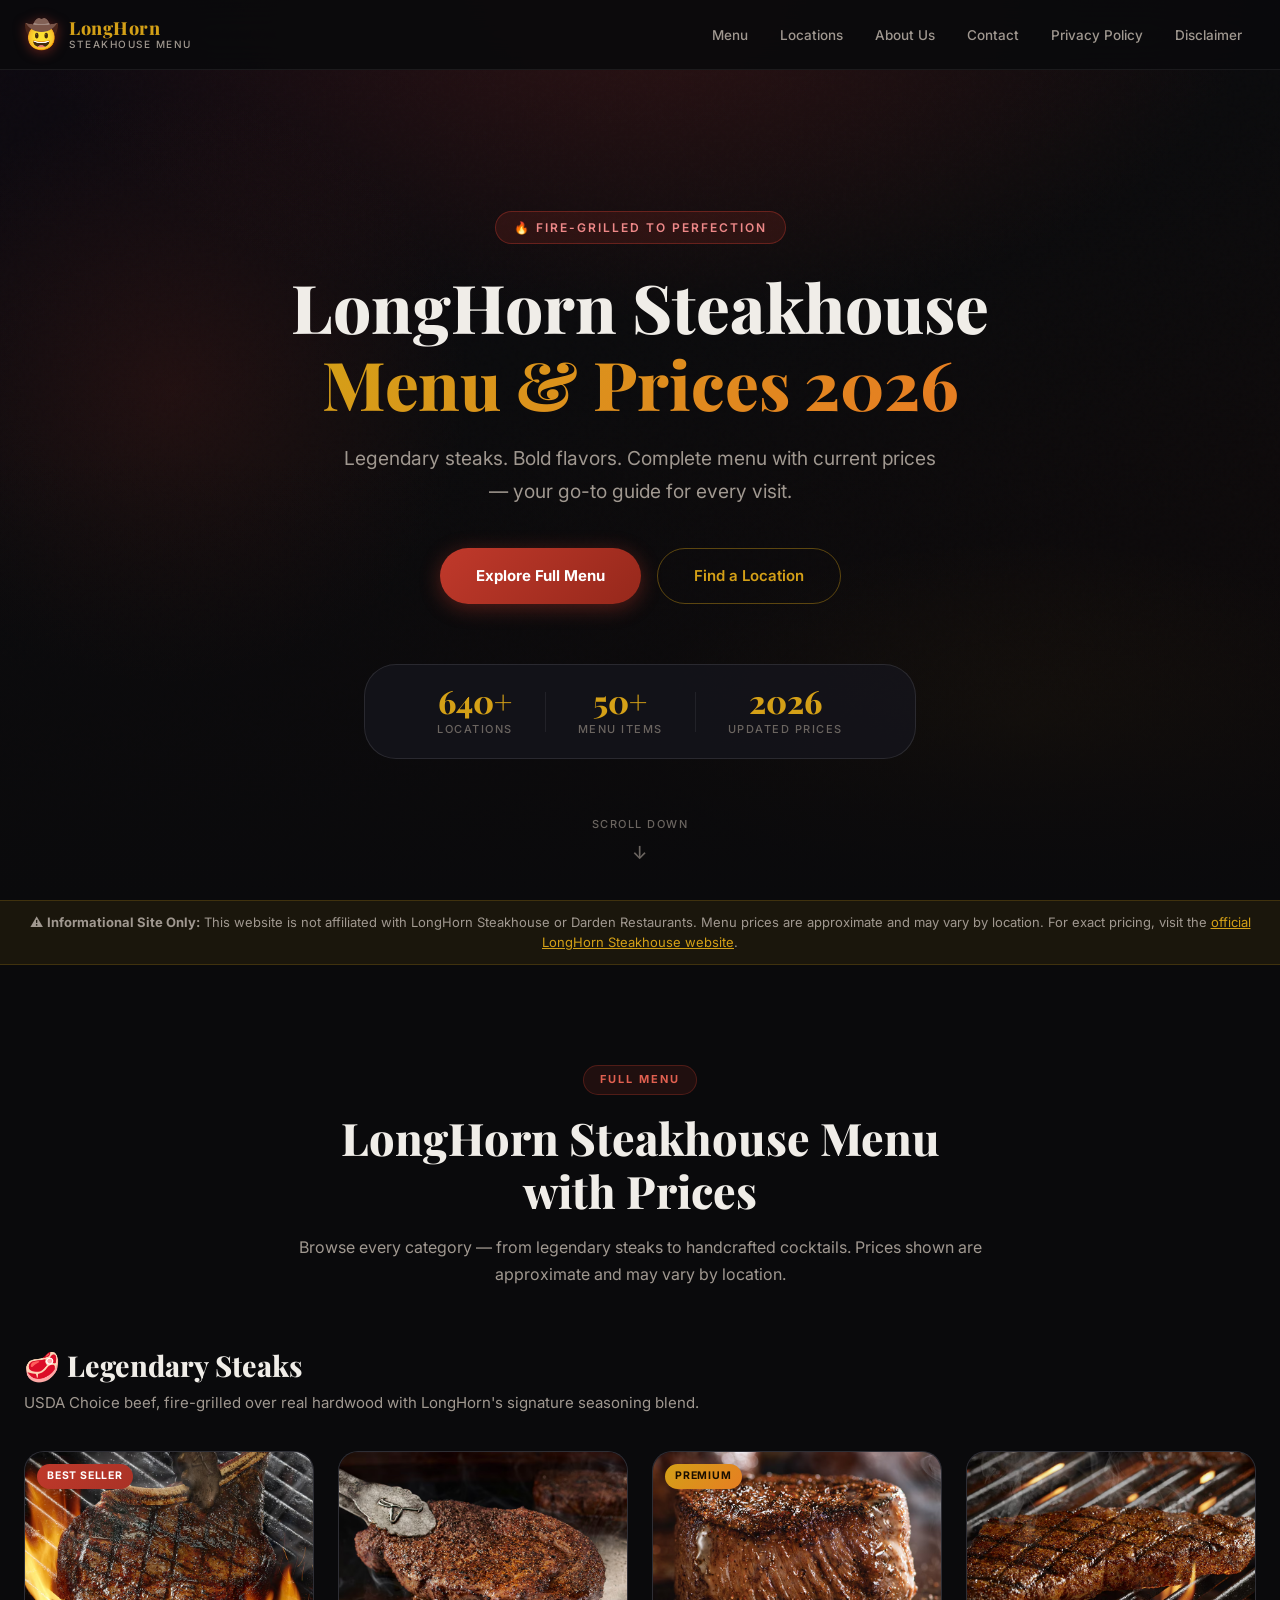
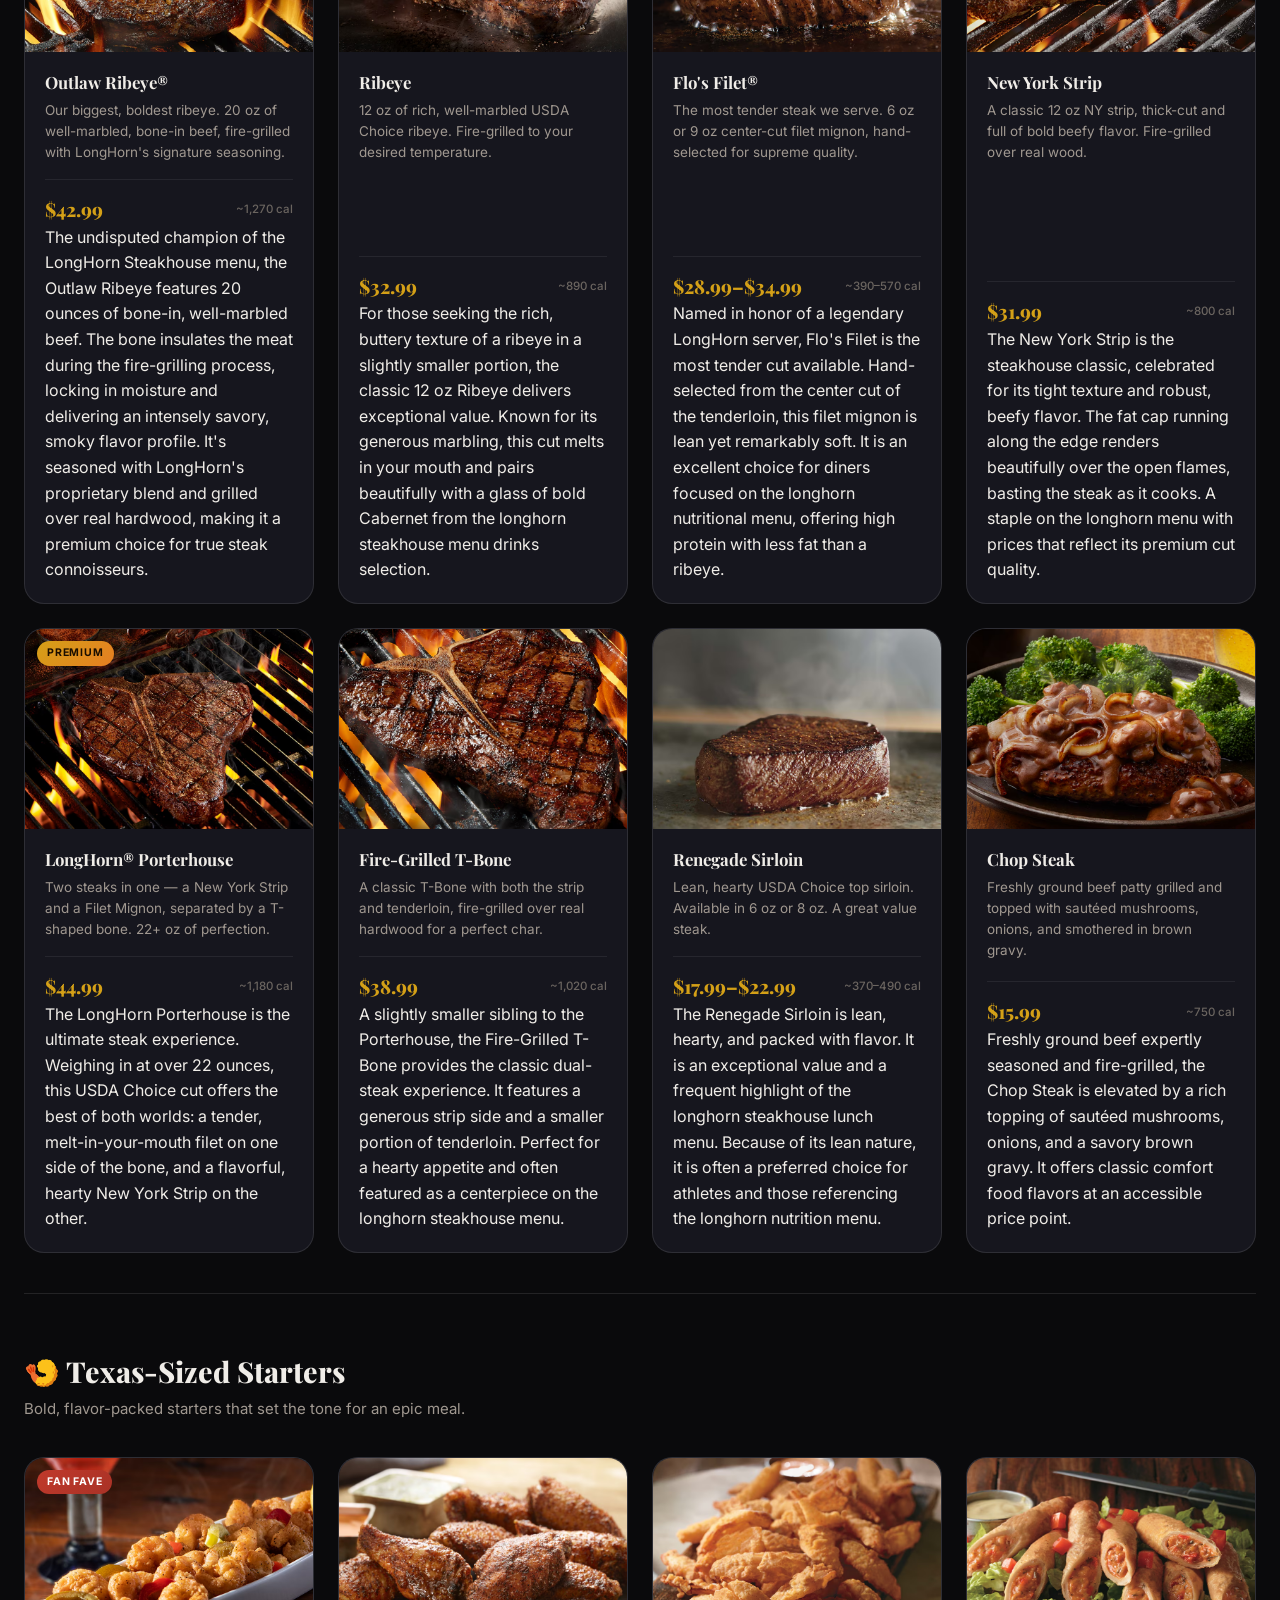
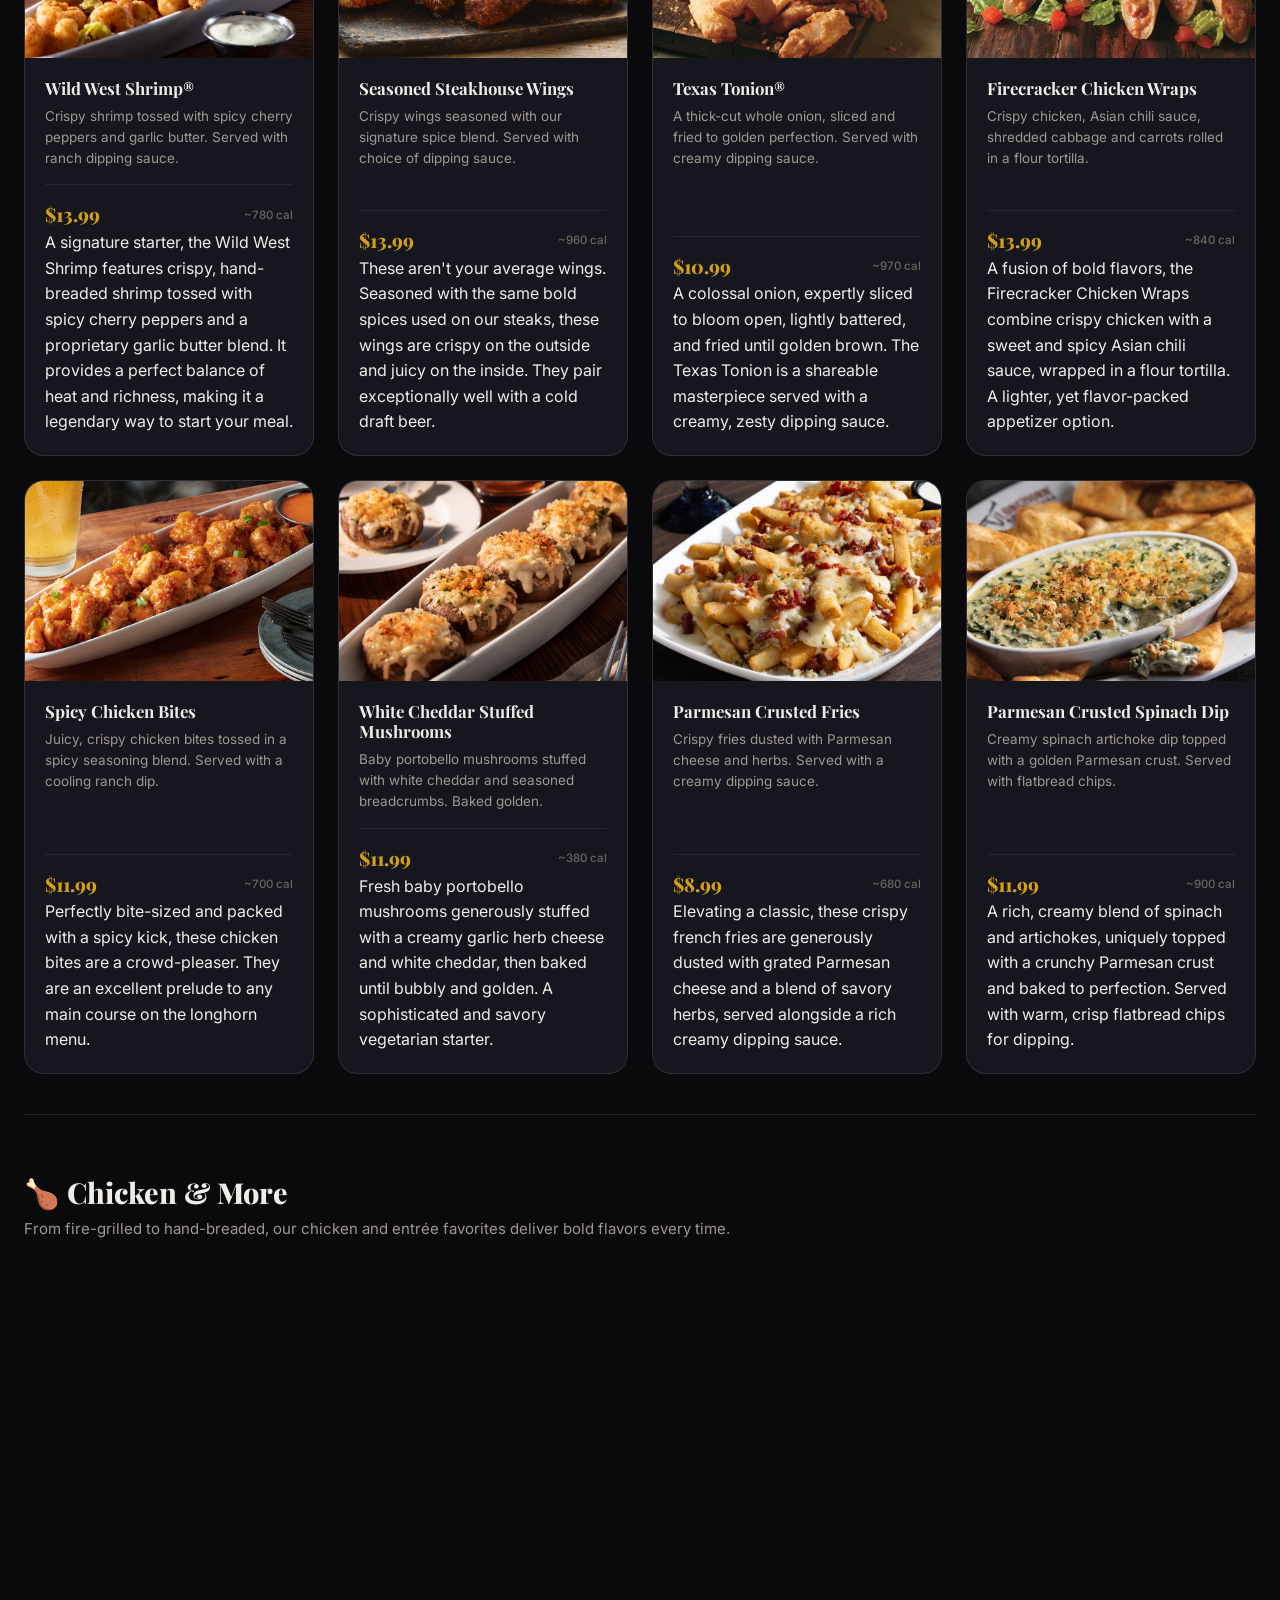
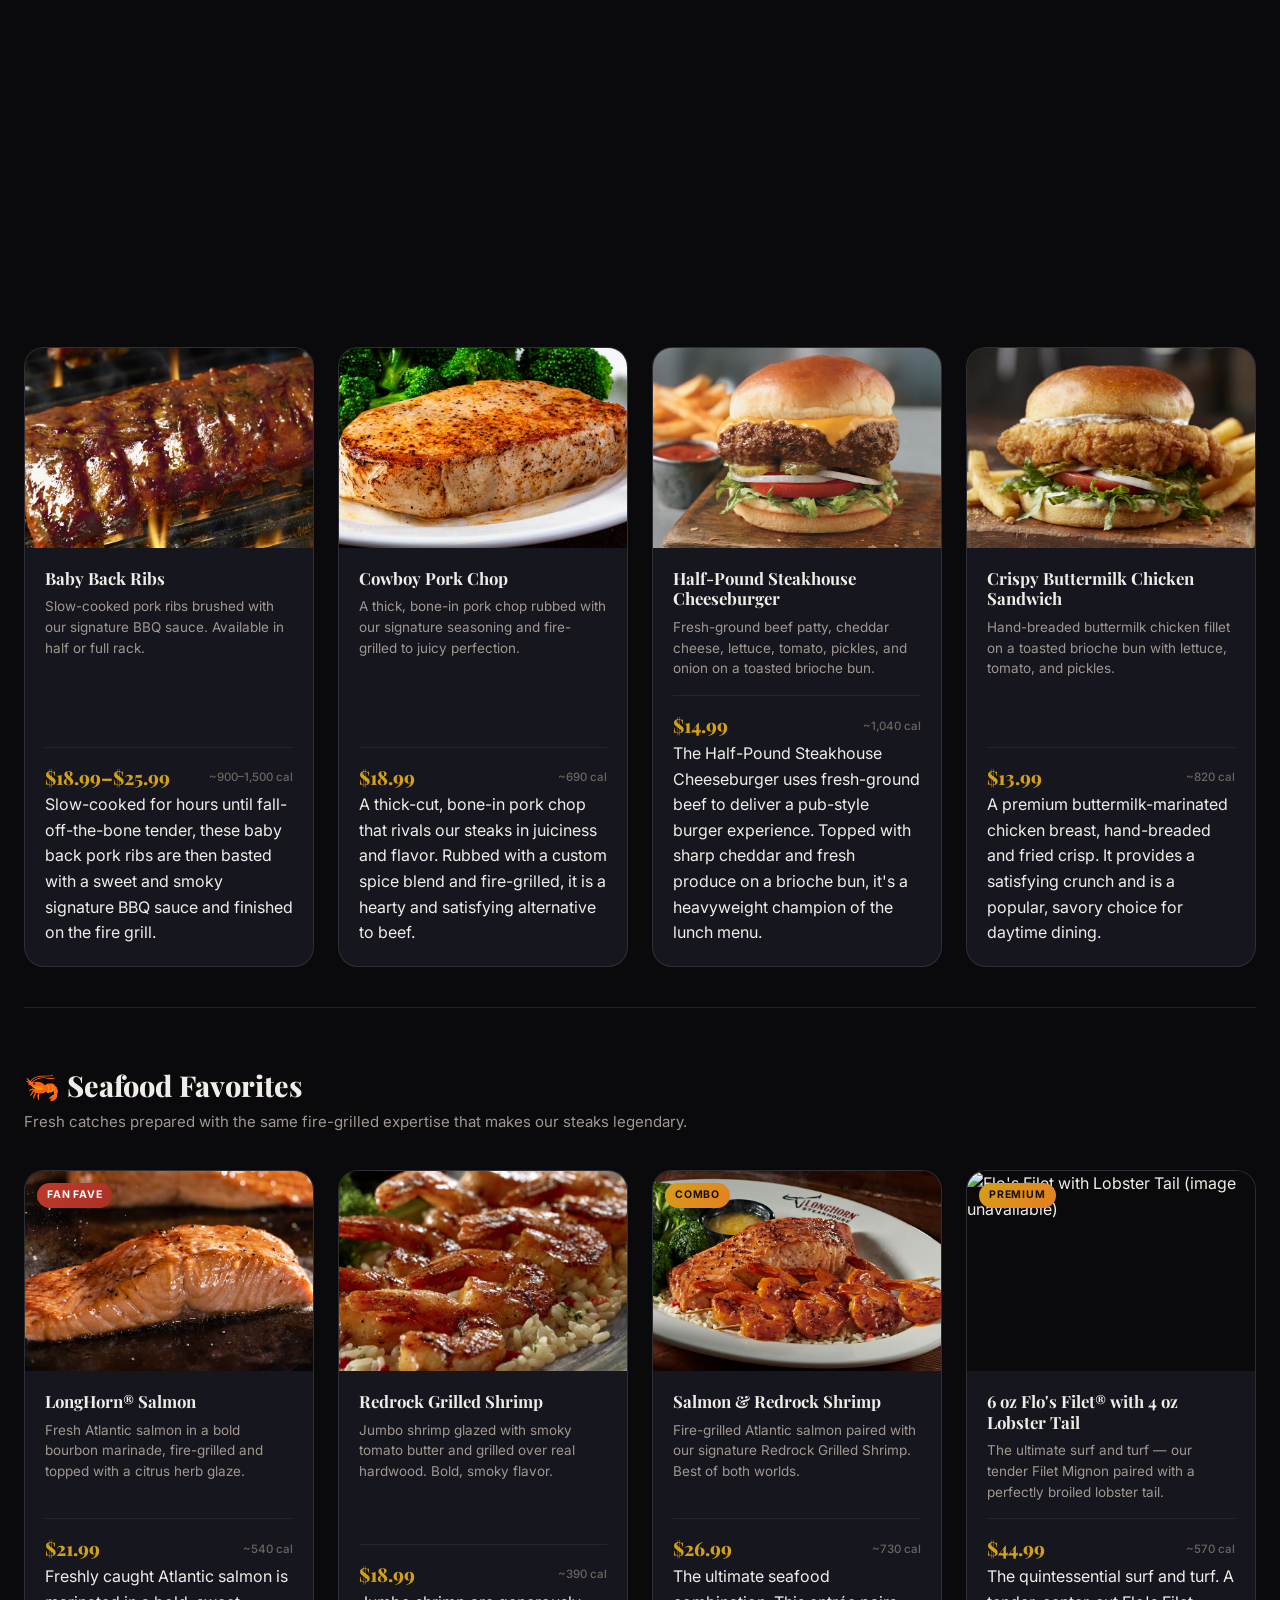
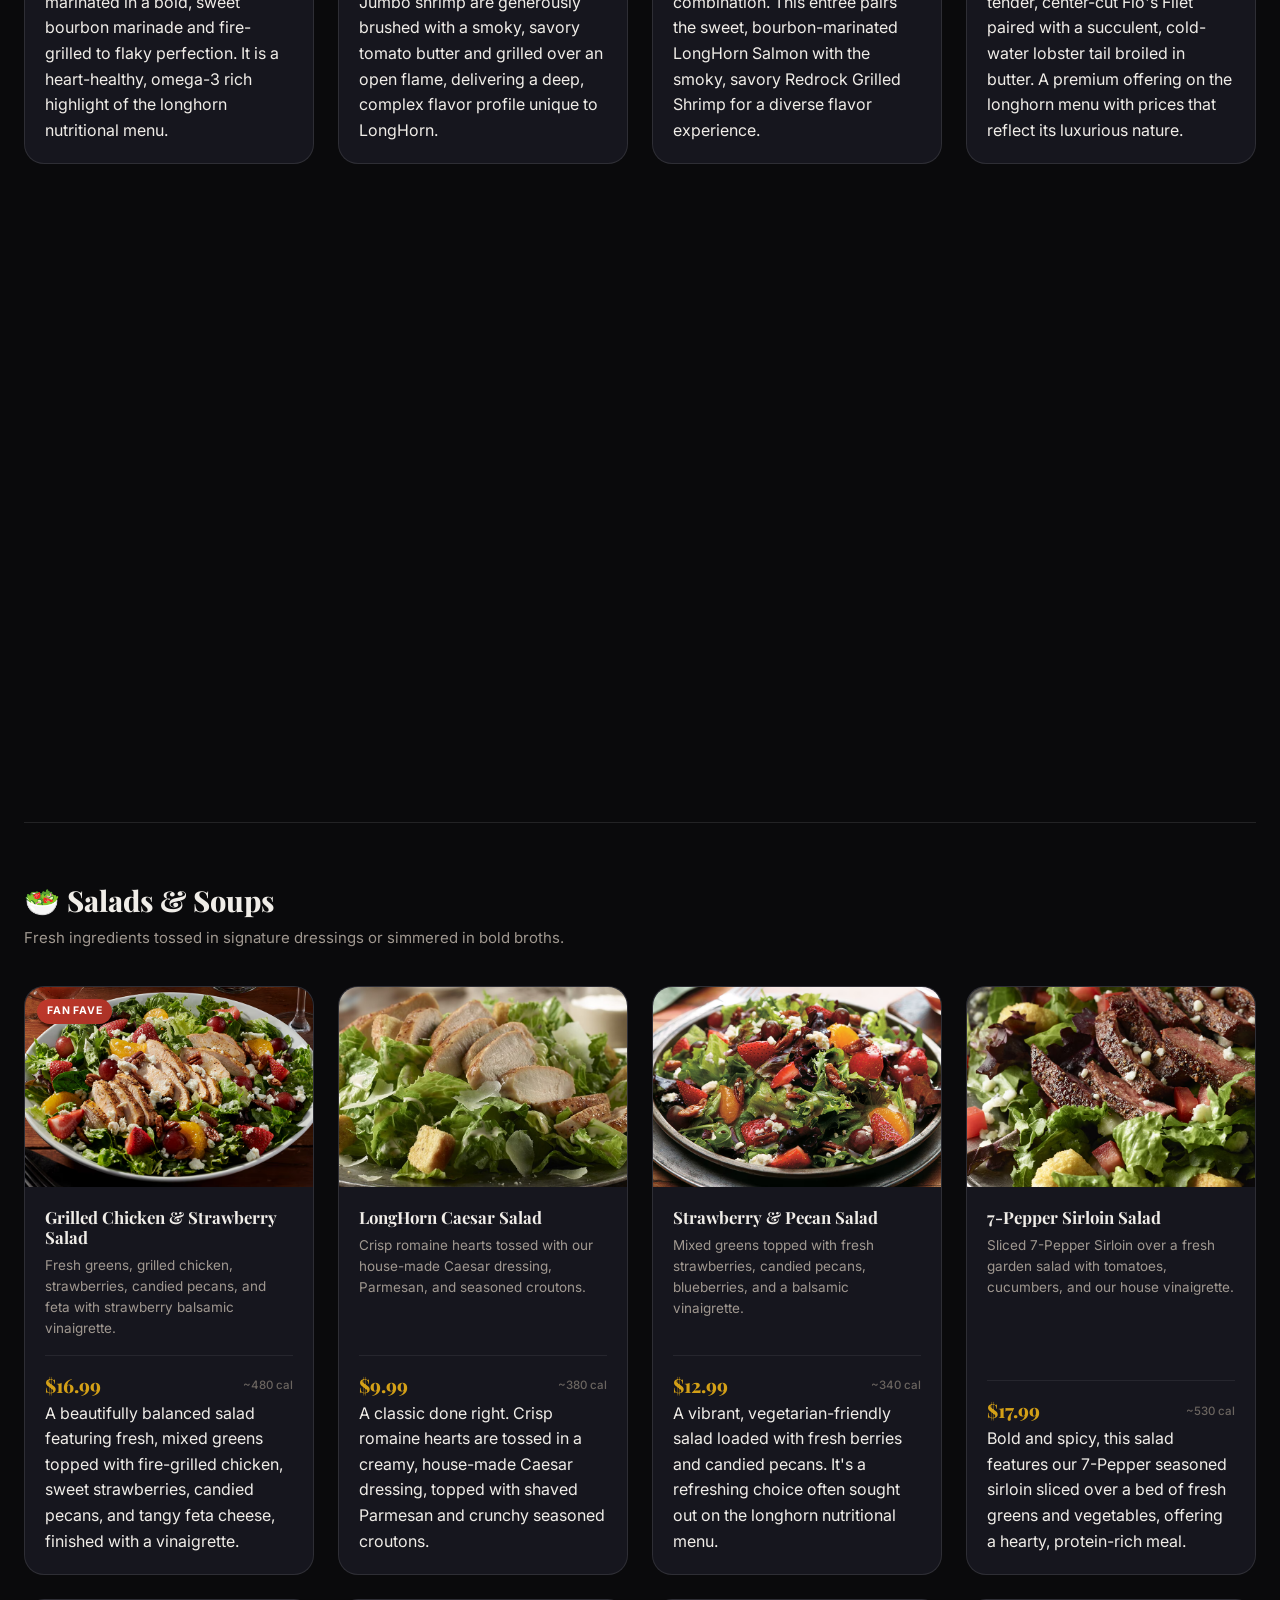
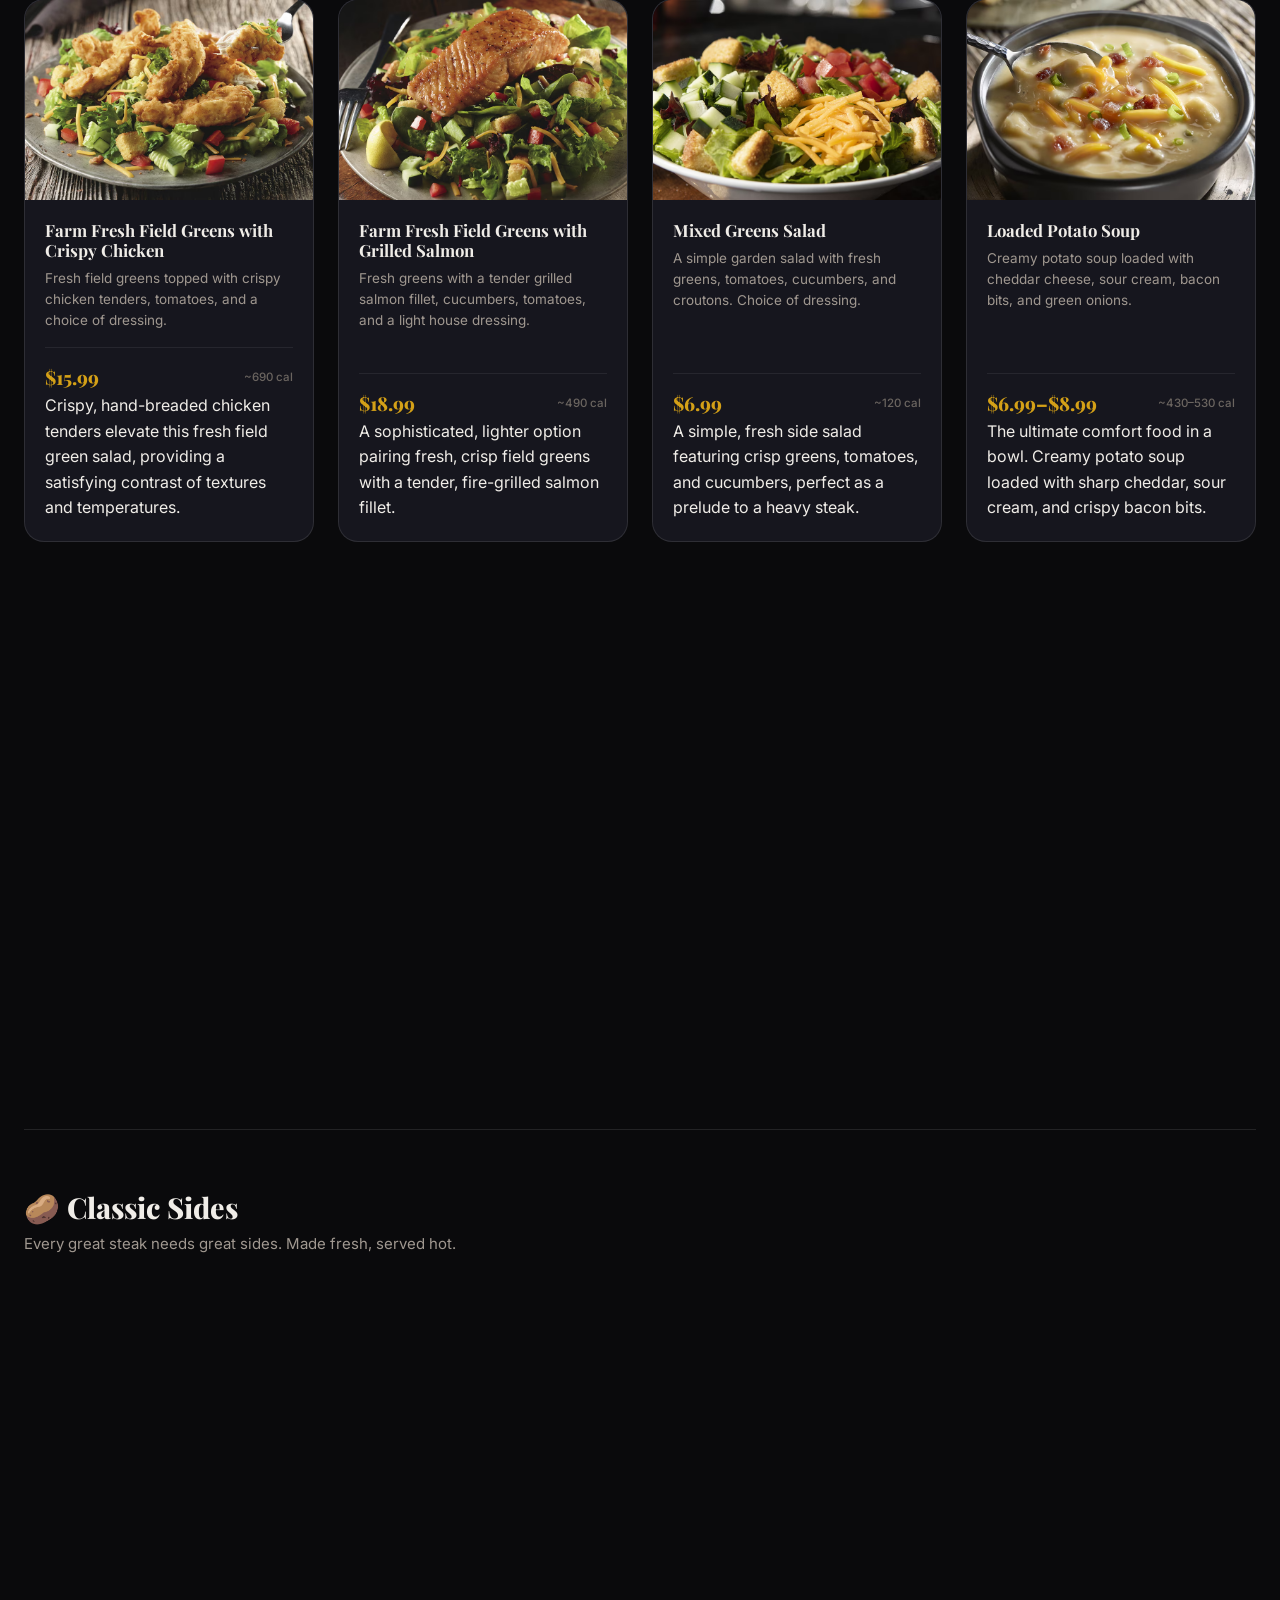
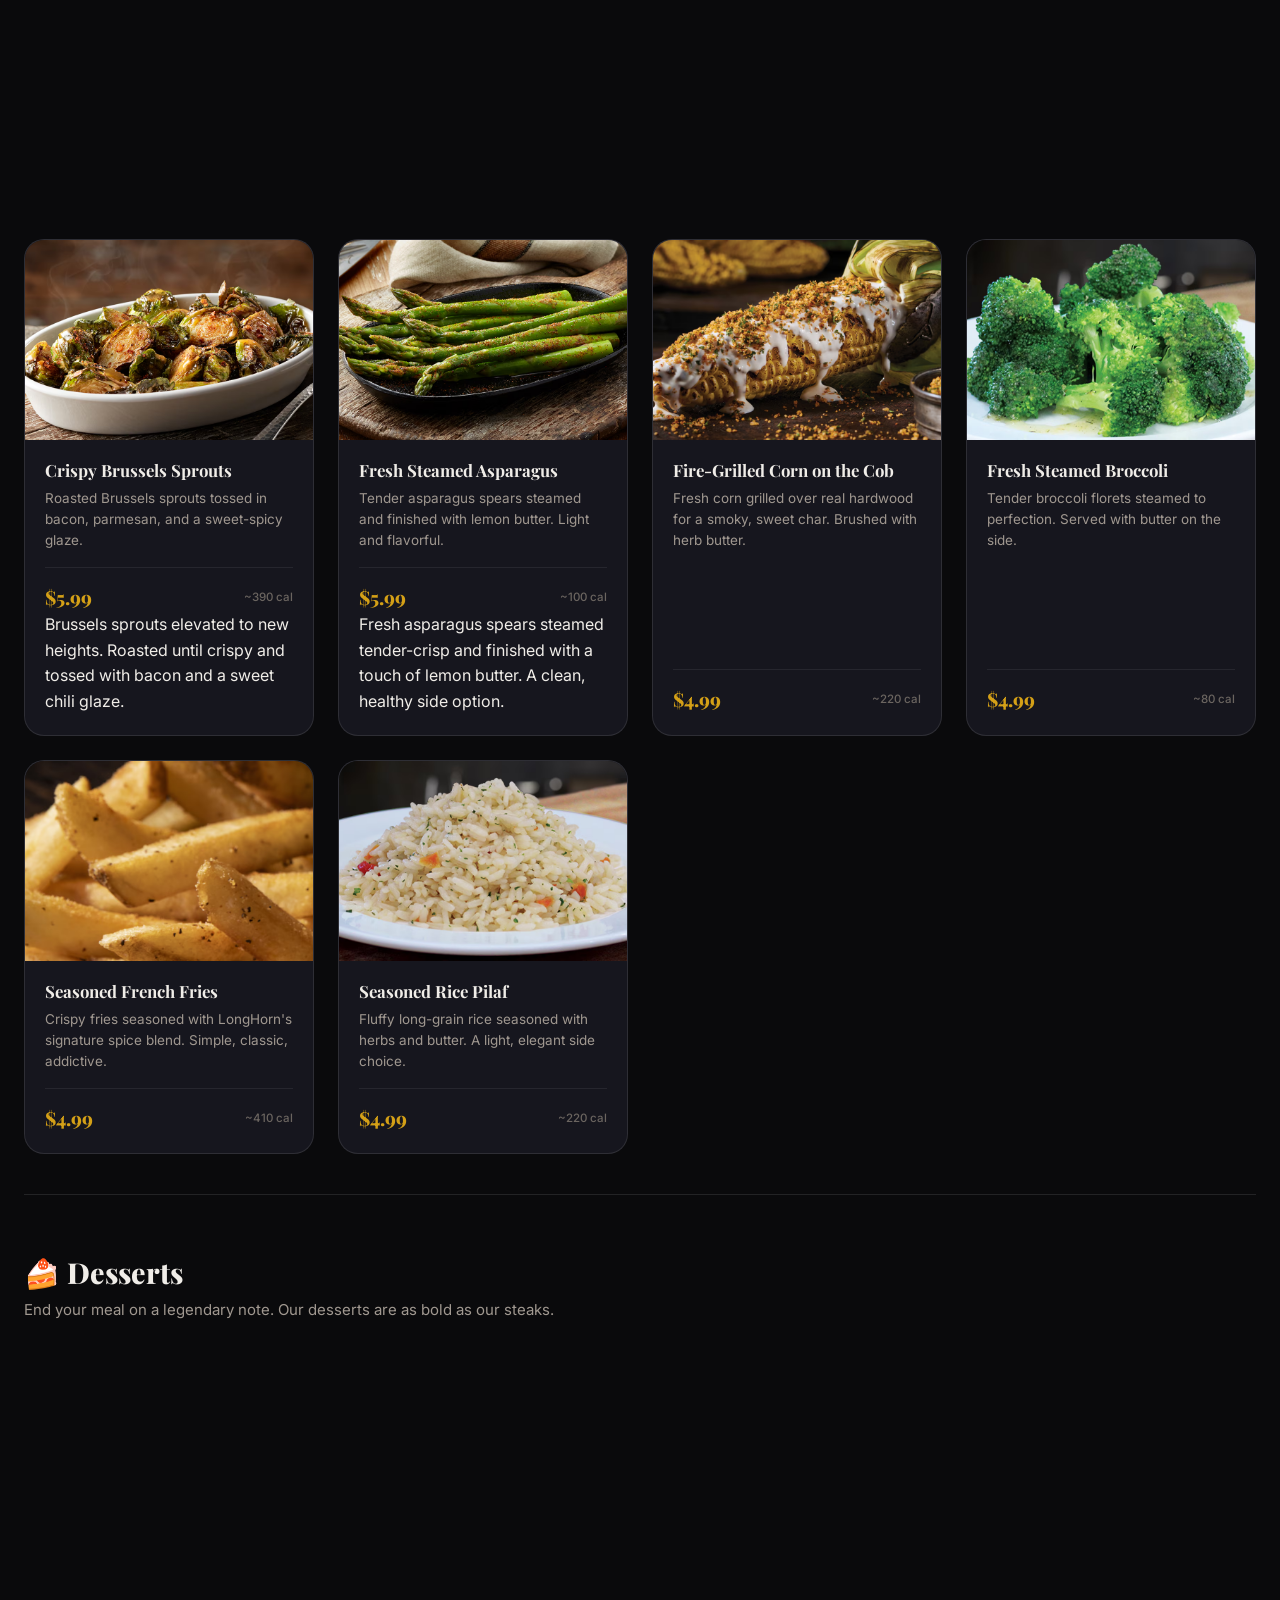
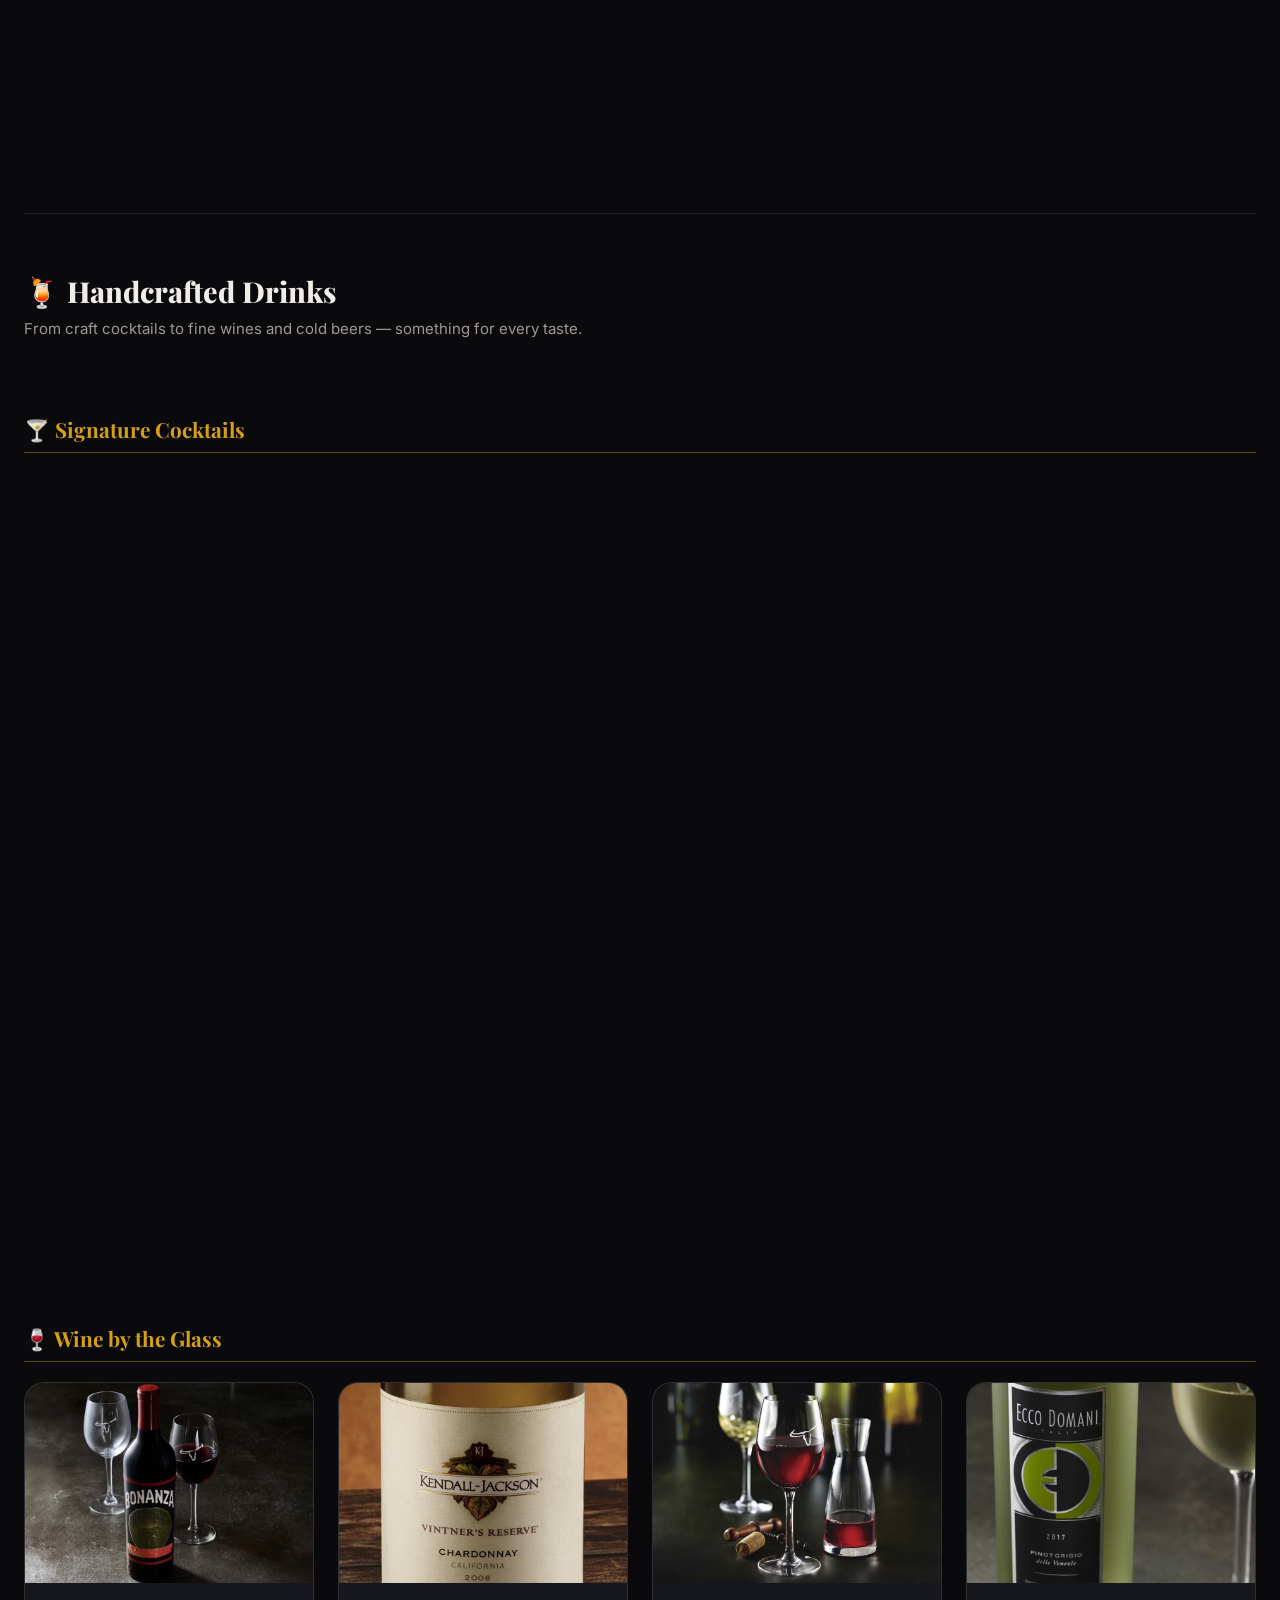
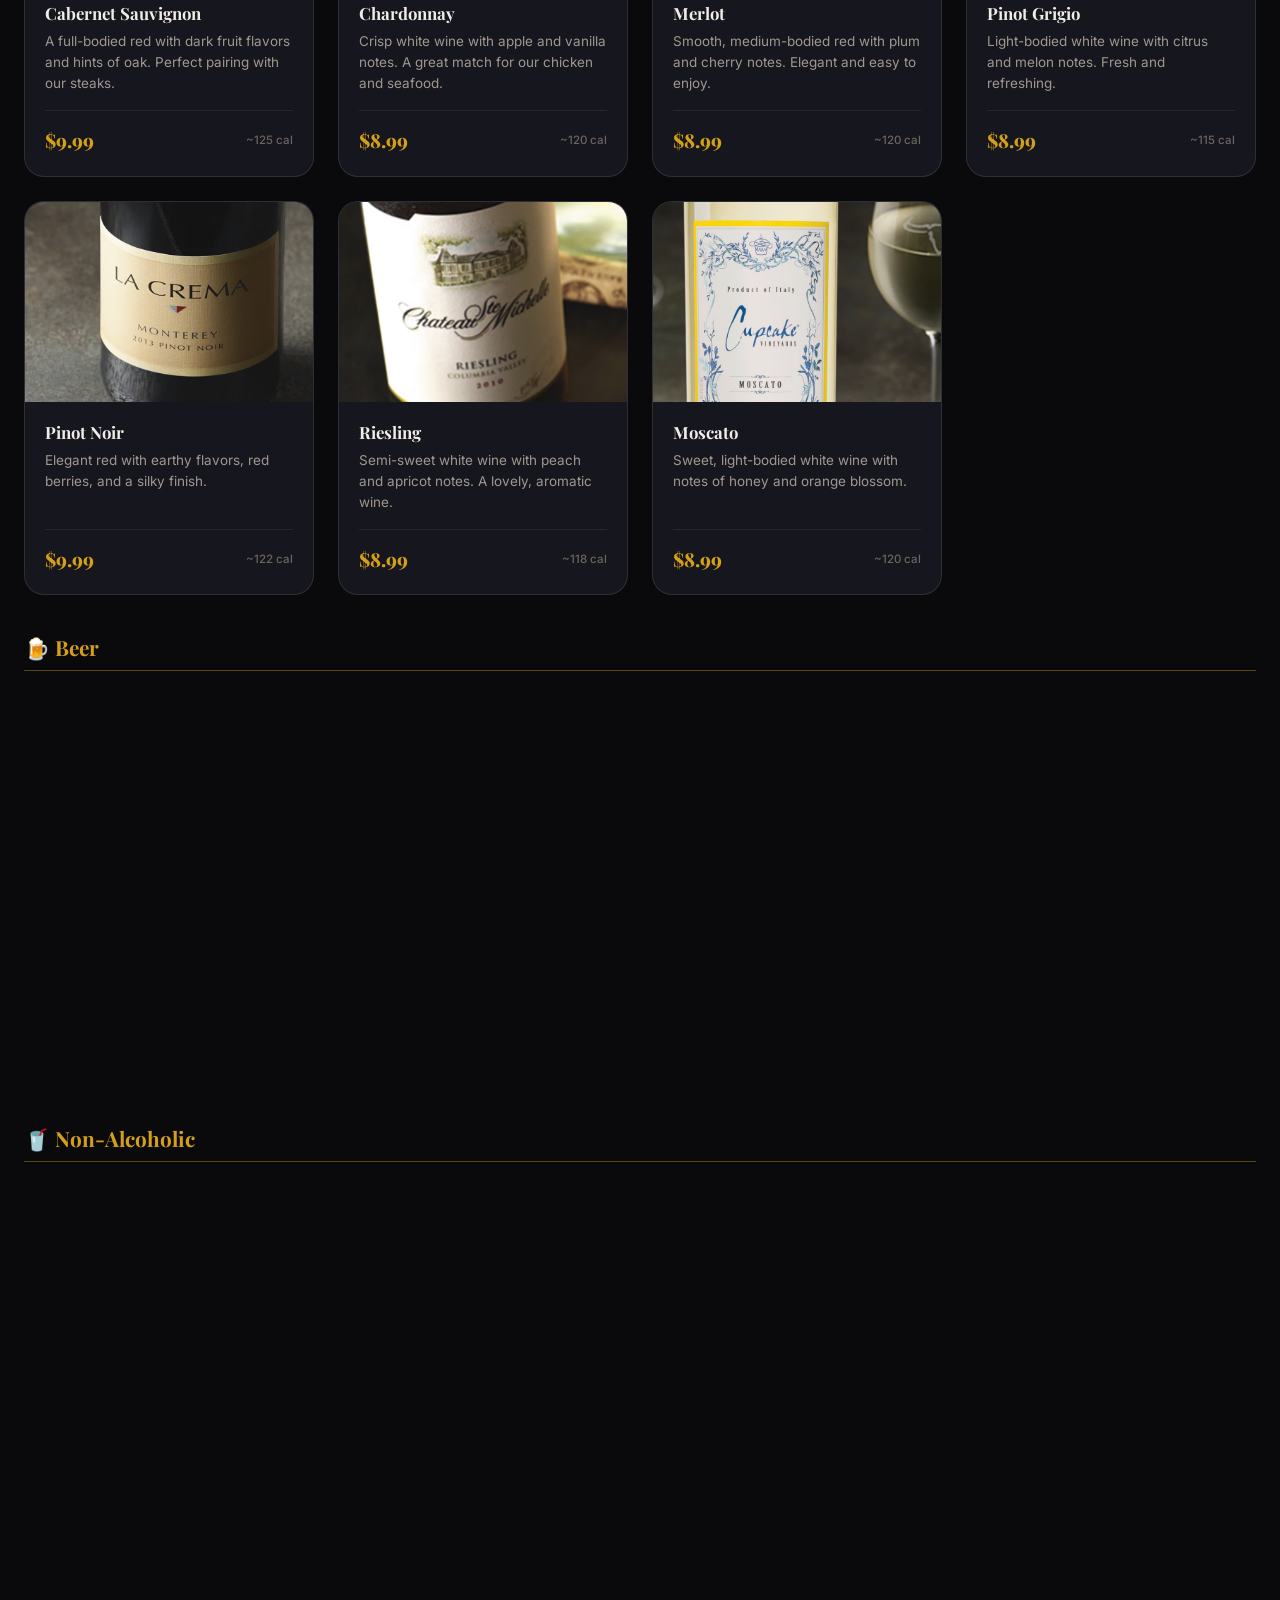
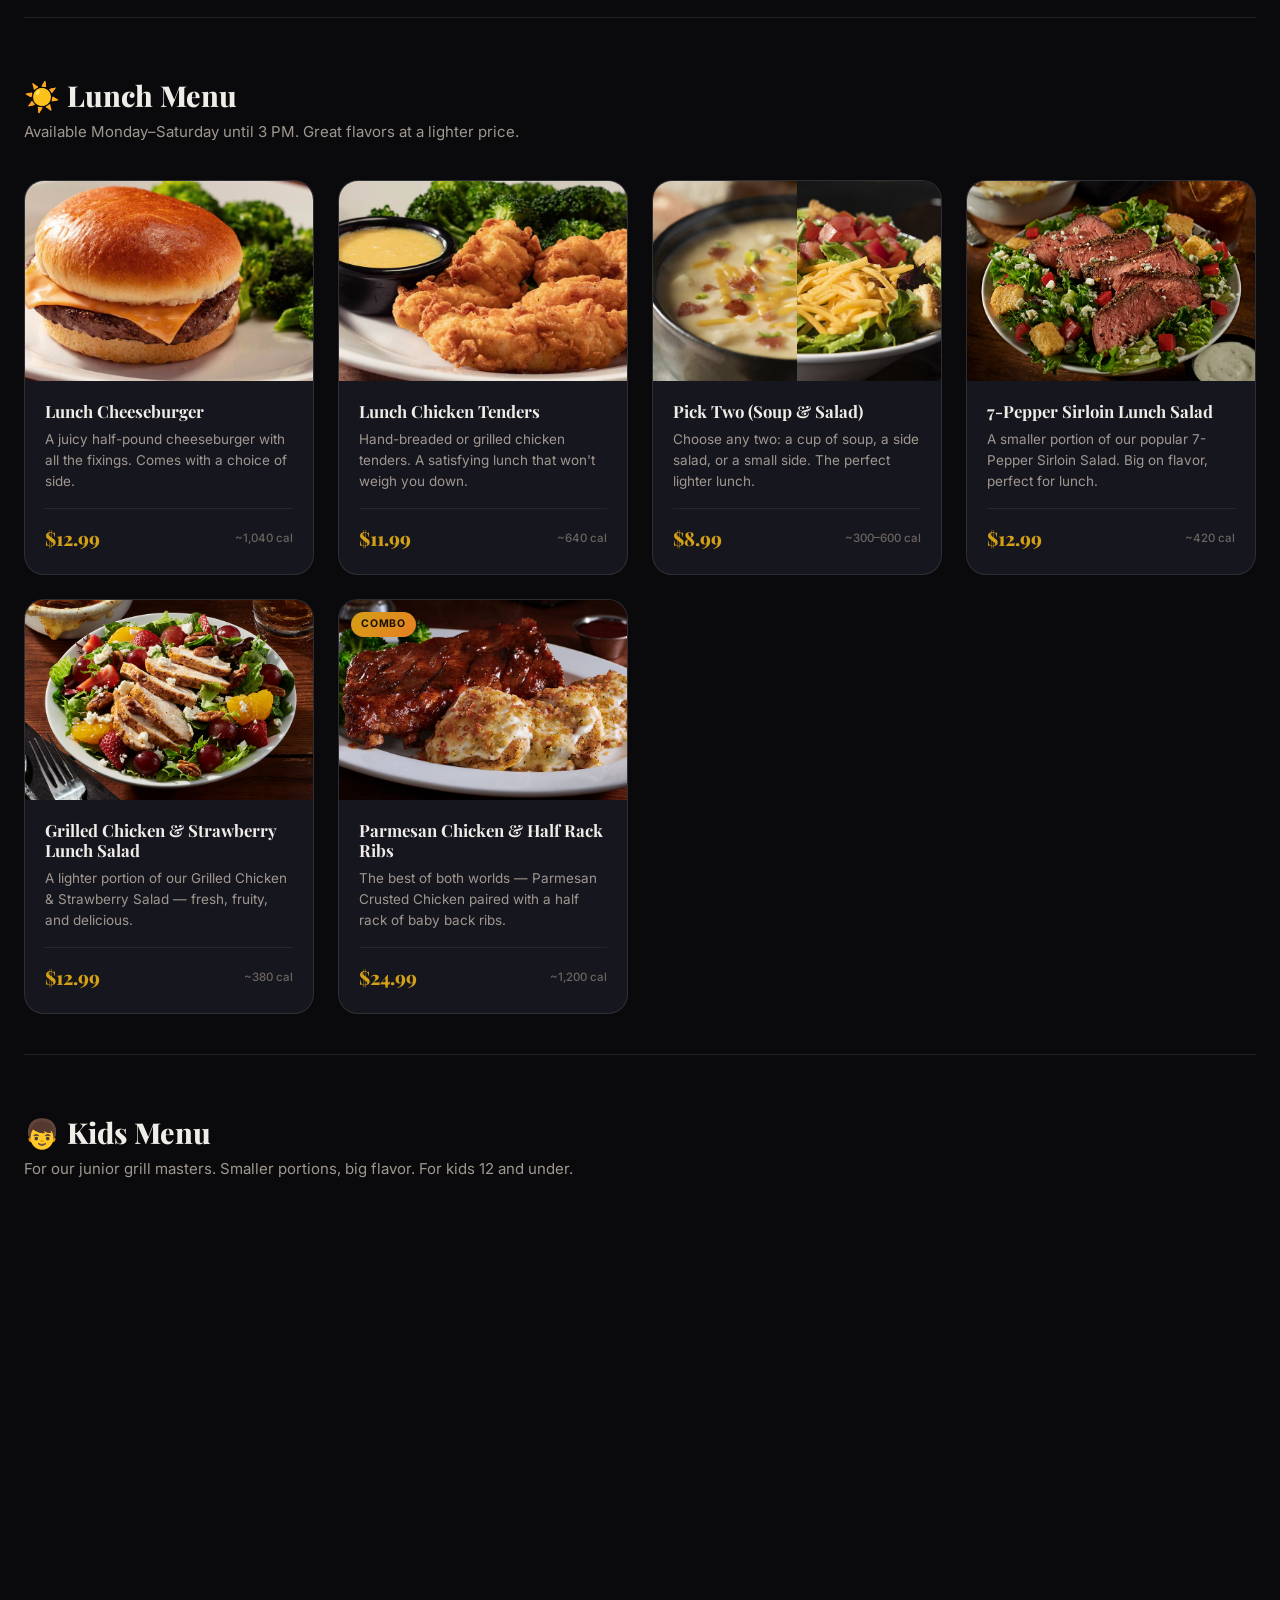
==== commit ea100e7b: "Update print statement from 'Hello' to 'Goodbye'" ====
--- a/index.html
+++ b/index.html
@@ -97,23 +97,12 @@
         <p class="section-subtitle">Browse every category — from legendary steaks to handcrafted cocktails. Prices shown are approximate and may vary by location.</p>
       </div>
 
-      <!-- Menu Tab Navigation -->
-      <div class="menu-tabs" id="menu-tabs" role="tablist" aria-label="Menu categories">
-        <button class="tab-btn active" id="tab-steaks" data-tab="steaks" role="tab" aria-selected="true" aria-controls="panel-steaks">🥩 Steaks</button>
-        <button class="tab-btn" id="tab-appetizers" data-tab="appetizers" role="tab" aria-selected="false" aria-controls="panel-appetizers">🍤 Appetizers</button>
-        <button class="tab-btn" id="tab-chicken" data-tab="chicken" role="tab" aria-selected="false" aria-controls="panel-chicken">🍗 Chicken & More</button>
-        <button class="tab-btn" id="tab-seafood" data-tab="seafood" role="tab" aria-selected="false" aria-controls="panel-seafood">🦐 Seafood</button>
-        <button class="tab-btn" id="tab-salads" data-tab="salads" role="tab" aria-selected="false" aria-controls="panel-salads">🥗 Salads & Soups</button>
-        <button class="tab-btn" id="tab-sides" data-tab="sides" role="tab" aria-selected="false" aria-controls="panel-sides">🥔 Sides</button>
-        <button class="tab-btn" id="tab-desserts" data-tab="desserts" role="tab" aria-selected="false" aria-controls="panel-desserts">🍰 Desserts</button>
-        <button class="tab-btn" id="tab-drinks" data-tab="drinks" role="tab" aria-selected="false" aria-controls="panel-drinks">🍹 Drinks</button>
-        <button class="tab-btn" id="tab-lunch" data-tab="lunch" role="tab" aria-selected="false" aria-controls="panel-lunch">☀️ Lunch</button>
-        <button class="tab-btn" id="tab-kids" data-tab="kids" role="tab" aria-selected="false" aria-controls="panel-kids">👦 Kids</button>
-        <button class="tab-btn" id="tab-combos" data-tab="combos" role="tab" aria-selected="false" aria-controls="panel-combos">🔥 Combos</button>
-      </div>
+
+
+      
 
       <!-- STEAKS -->
-      <div class="menu-panel active" id="panel-steaks" role="tabpanel" aria-labelledby="tab-steaks">
+      <div class="menu-panel" id="panel-steaks" role="tabpanel" aria-labelledby="tab-steaks">
         <h3 class="panel-title">🥩 Legendary Steaks</h3>
         <p class="panel-desc">USDA Choice beef, fire-grilled over real hardwood with LongHorn's signature seasoning blend.</p>
         <div class="menu-grid">
@@ -130,6 +119,9 @@
                 <span class="price">$42.99</span>
                 <span class="calories">~1,270 cal</span>
               </div>
+              <div class="pro-item-desc">The undisputed champion of the LongHorn Steakhouse menu, the Outlaw Ribeye features 20 ounces of bone-in, well-marbled beef. The bone insulates the meat during the fire-grilling process, locking in moisture and delivering an intensely savory, smoky flavor profile. It's seasoned with LongHorn's proprietary blend and grilled over real hardwood, making it a premium choice for true steak connoisseurs.</div>
+
+
             </div>
           </div>
 
@@ -144,6 +136,9 @@
                 <span class="price">$32.99</span>
                 <span class="calories">~890 cal</span>
               </div>
+              <div class="pro-item-desc">For those seeking the rich, buttery texture of a ribeye in a slightly smaller portion, the classic 12 oz Ribeye delivers exceptional value. Known for its generous marbling, this cut melts in your mouth and pairs beautifully with a glass of bold Cabernet from the longhorn steakhouse menu drinks selection.</div>
+
+
             </div>
           </div>
 
@@ -159,6 +154,9 @@
                 <span class="price">$28.99–$34.99</span>
                 <span class="calories">~390–570 cal</span>
               </div>
+              <div class="pro-item-desc">Named in honor of a legendary LongHorn server, Flo's Filet is the most tender cut available. Hand-selected from the center cut of the tenderloin, this filet mignon is lean yet remarkably soft. It is an excellent choice for diners focused on the longhorn nutritional menu, offering high protein with less fat than a ribeye.</div>
+
+
             </div>
           </div>
 
@@ -173,6 +171,9 @@
                 <span class="price">$31.99</span>
                 <span class="calories">~800 cal</span>
               </div>
+              <div class="pro-item-desc">The New York Strip is the steakhouse classic, celebrated for its tight texture and robust, beefy flavor. The fat cap running along the edge renders beautifully over the open flames, basting the steak as it cooks. A staple on the longhorn menu with prices that reflect its premium cut quality.</div>
+
+
             </div>
           </div>
 
@@ -188,6 +189,9 @@
                 <span class="price">$44.99</span>
                 <span class="calories">~1,180 cal</span>
               </div>
+              <div class="pro-item-desc">The LongHorn Porterhouse is the ultimate steak experience. Weighing in at over 22 ounces, this USDA Choice cut offers the best of both worlds: a tender, melt-in-your-mouth filet on one side of the bone, and a flavorful, hearty New York Strip on the other.</div>
+
+
             </div>
           </div>
 
@@ -202,6 +206,9 @@
                 <span class="price">$38.99</span>
                 <span class="calories">~1,020 cal</span>
               </div>
+              <div class="pro-item-desc">A slightly smaller sibling to the Porterhouse, the Fire-Grilled T-Bone provides the classic dual-steak experience. It features a generous strip side and a smaller portion of tenderloin. Perfect for a hearty appetite and often featured as a centerpiece on the longhorn steakhouse menu.</div>
+
+
             </div>
           </div>
 
@@ -216,6 +223,9 @@
                 <span class="price">$17.99–$22.99</span>
                 <span class="calories">~370–490 cal</span>
               </div>
+              <div class="pro-item-desc">The Renegade Sirloin is lean, hearty, and packed with flavor. It is an exceptional value and a frequent highlight of the longhorn steakhouse lunch menu. Because of its lean nature, it is often a preferred choice for athletes and those referencing the longhorn nutrition menu.</div>
+
+
             </div>
           </div>
 
@@ -230,6 +240,9 @@
                 <span class="price">$15.99</span>
                 <span class="calories">~750 cal</span>
               </div>
+              <div class="pro-item-desc">Freshly ground beef expertly seasoned and fire-grilled, the Chop Steak is elevated by a rich topping of sautéed mushrooms, onions, and a savory brown gravy. It offers classic comfort food flavors at an accessible price point.</div>
+
+
             </div>
           </div>
 
@@ -254,6 +267,9 @@
                 <span class="price">$13.99</span>
                 <span class="calories">~780 cal</span>
               </div>
+              <div class="pro-item-desc">A signature starter, the Wild West Shrimp features crispy, hand-breaded shrimp tossed with spicy cherry peppers and a proprietary garlic butter blend. It provides a perfect balance of heat and richness, making it a legendary way to start your meal.</div>
+
+
             </div>
           </div>
 
@@ -268,6 +284,9 @@
                 <span class="price">$13.99</span>
                 <span class="calories">~960 cal</span>
               </div>
+              <div class="pro-item-desc">These aren't your average wings. Seasoned with the same bold spices used on our steaks, these wings are crispy on the outside and juicy on the inside. They pair exceptionally well with a cold draft beer.</div>
+
+
             </div>
           </div>
 
@@ -282,6 +301,9 @@
                 <span class="price">$10.99</span>
                 <span class="calories">~970 cal</span>
               </div>
+              <div class="pro-item-desc">A colossal onion, expertly sliced to bloom open, lightly battered, and fried until golden brown. The Texas Tonion is a shareable masterpiece served with a creamy, zesty dipping sauce.</div>
+
+
             </div>
           </div>
 
@@ -296,6 +318,9 @@
                 <span class="price">$13.99</span>
                 <span class="calories">~840 cal</span>
               </div>
+              <div class="pro-item-desc">A fusion of bold flavors, the Firecracker Chicken Wraps combine crispy chicken with a sweet and spicy Asian chili sauce, wrapped in a flour tortilla. A lighter, yet flavor-packed appetizer option.</div>
+
+
             </div>
           </div>
 
@@ -310,6 +335,9 @@
                 <span class="price">$11.99</span>
                 <span class="calories">~700 cal</span>
               </div>
+              <div class="pro-item-desc">Perfectly bite-sized and packed with a spicy kick, these chicken bites are a crowd-pleaser. They are an excellent prelude to any main course on the longhorn menu.</div>
+
+
             </div>
           </div>
 
@@ -324,6 +352,9 @@
                 <span class="price">$11.99</span>
                 <span class="calories">~380 cal</span>
               </div>
+              <div class="pro-item-desc">Fresh baby portobello mushrooms generously stuffed with a creamy garlic herb cheese and white cheddar, then baked until bubbly and golden. A sophisticated and savory vegetarian starter.</div>
+
+
             </div>
           </div>
 
@@ -338,6 +369,9 @@
                 <span class="price">$8.99</span>
                 <span class="calories">~680 cal</span>
               </div>
+              <div class="pro-item-desc">Elevating a classic, these crispy french fries are generously dusted with grated Parmesan cheese and a blend of savory herbs, served alongside a rich creamy dipping sauce.</div>
+
+
             </div>
           </div>
 
@@ -352,6 +386,9 @@
                 <span class="price">$11.99</span>
                 <span class="calories">~900 cal</span>
               </div>
+              <div class="pro-item-desc">A rich, creamy blend of spinach and artichokes, uniquely topped with a crunchy Parmesan crust and baked to perfection. Served with warm, crisp flatbread chips for dipping.</div>
+
+
             </div>
           </div>
 
@@ -376,6 +413,9 @@
                 <span class="price">$17.99</span>
                 <span class="calories">~820 cal</span>
               </div>
+              <div class="pro-item-desc">A masterclass in texture and flavor. Tender, fire-grilled chicken breast is smothered in a rich, creamy Parmesan and garlic cheese crust, then oven-baked until golden. It’s consistently one of the highest-rated non-steak items on the longhorn steakhouse menu.</div>
+
+
             </div>
           </div>
 
@@ -390,6 +430,9 @@
                 <span class="price">$15.99</span>
                 <span class="calories">~800 cal</span>
               </div>
+              <div class="pro-item-desc">Fresh, never frozen chicken tenders are hand-breaded to order and fried to a golden crisp. These tenders deliver a satisfying crunch and juicy interior, appealing to both adults and children alike.</div>
+
+
             </div>
           </div>
 
@@ -404,6 +447,9 @@
                 <span class="price">$15.99</span>
                 <span class="calories">~480 cal</span>
               </div>
+              <div class="pro-item-desc">For a lighter, protein-packed option, the grilled chicken tenders are a superb choice. Fire-grilled and seasoned perfectly, they are a staple on the longhorn nutritional menu.</div>
+
+
             </div>
           </div>
 
@@ -418,6 +464,9 @@
                 <span class="price">$16.99</span>
                 <span class="calories">~460 cal</span>
               </div>
+              <div class="pro-item-desc">A bright and refreshing entrée. The chicken breast is marinated in a citrusy lemon garlic blend and grilled, offering a lighter flavor profile that fits perfectly within the longhorn steakhouse gluten free menu options (when ordered without cross-contaminating sides).</div>
+
+
             </div>
           </div>
 
@@ -432,6 +481,9 @@
                 <span class="price">$18.99–$25.99</span>
                 <span class="calories">~900–1,500 cal</span>
               </div>
+              <div class="pro-item-desc">Slow-cooked for hours until fall-off-the-bone tender, these baby back pork ribs are then basted with a sweet and smoky signature BBQ sauce and finished on the fire grill.</div>
+
+
             </div>
           </div>
 
@@ -446,6 +498,9 @@
                 <span class="price">$18.99</span>
                 <span class="calories">~690 cal</span>
               </div>
+              <div class="pro-item-desc">A thick-cut, bone-in pork chop that rivals our steaks in juiciness and flavor. Rubbed with a custom spice blend and fire-grilled, it is a hearty and satisfying alternative to beef.</div>
+
+
             </div>
           </div>
 
@@ -460,6 +515,9 @@
                 <span class="price">$14.99</span>
                 <span class="calories">~1,040 cal</span>
               </div>
+              <div class="pro-item-desc">The Half-Pound Steakhouse Cheeseburger uses fresh-ground beef to deliver a pub-style burger experience. Topped with sharp cheddar and fresh produce on a brioche bun, it's a heavyweight champion of the lunch menu.</div>
+
+
             </div>
           </div>
 
@@ -474,6 +532,9 @@
                 <span class="price">$13.99</span>
                 <span class="calories">~820 cal</span>
               </div>
+              <div class="pro-item-desc">A premium buttermilk-marinated chicken breast, hand-breaded and fried crisp. It provides a satisfying crunch and is a popular, savory choice for daytime dining.</div>
+
+
             </div>
           </div>
 
@@ -498,6 +559,9 @@
                 <span class="price">$21.99</span>
                 <span class="calories">~540 cal</span>
               </div>
+              <div class="pro-item-desc">Freshly caught Atlantic salmon is marinated in a bold, sweet bourbon marinade and fire-grilled to flaky perfection. It is a heart-healthy, omega-3 rich highlight of the longhorn nutritional menu.</div>
+
+
             </div>
           </div>
 
@@ -512,6 +576,9 @@
                 <span class="price">$18.99</span>
                 <span class="calories">~390 cal</span>
               </div>
+              <div class="pro-item-desc">Jumbo shrimp are generously brushed with a smoky, savory tomato butter and grilled over an open flame, delivering a deep, complex flavor profile unique to LongHorn.</div>
+
+
             </div>
           </div>
 
@@ -527,6 +594,9 @@
                 <span class="price">$26.99</span>
                 <span class="calories">~730 cal</span>
               </div>
+              <div class="pro-item-desc">The ultimate seafood combination. This entrée pairs the sweet, bourbon-marinated LongHorn Salmon with the smoky, savory Redrock Grilled Shrimp for a diverse flavor experience.</div>
+
+
             </div>
           </div>
 
@@ -542,6 +612,9 @@
                 <span class="price">$44.99</span>
                 <span class="calories">~570 cal</span>
               </div>
+              <div class="pro-item-desc">The quintessential surf and turf. A tender, center-cut Flo's Filet paired with a succulent, cold-water lobster tail broiled in butter. A premium offering on the longhorn menu with prices that reflect its luxurious nature.</div>
+
+
             </div>
           </div>
 
@@ -557,6 +630,9 @@
                 <span class="price">$29.99</span>
                 <span class="calories">~620 cal</span>
               </div>
+              <div class="pro-item-desc">A fantastic value combination pairing our lean, hearty Renegade Sirloin with the smoky flavor of our Redrock Grilled Shrimp. Perfect for those who can't decide between land and sea.</div>
+
+
             </div>
           </div>
 
@@ -571,6 +647,9 @@
                 <span class="price">$7.99–$9.99</span>
                 <span class="calories">~430–530 cal</span>
               </div>
+              <div class="pro-item-desc">A rich, creamy, and comforting chowder generously loaded with sweet lobster meat and tender shrimp in a savory broth with a hint of smoke.</div>
+
+
             </div>
           </div>
 
@@ -595,6 +674,9 @@
                 <span class="price">$16.99</span>
                 <span class="calories">~480 cal</span>
               </div>
+              <div class="pro-item-desc">A beautifully balanced salad featuring fresh, mixed greens topped with fire-grilled chicken, sweet strawberries, candied pecans, and tangy feta cheese, finished with a vinaigrette.</div>
+
+
             </div>
           </div>
 
@@ -609,6 +691,9 @@
                 <span class="price">$9.99</span>
                 <span class="calories">~380 cal</span>
               </div>
+              <div class="pro-item-desc">A classic done right. Crisp romaine hearts are tossed in a creamy, house-made Caesar dressing, topped with shaved Parmesan and crunchy seasoned croutons.</div>
+
+
             </div>
           </div>
 
@@ -623,6 +708,9 @@
                 <span class="price">$12.99</span>
                 <span class="calories">~340 cal</span>
               </div>
+              <div class="pro-item-desc">A vibrant, vegetarian-friendly salad loaded with fresh berries and candied pecans. It's a refreshing choice often sought out on the longhorn nutritional menu.</div>
+
+
             </div>
           </div>
 
@@ -637,6 +725,9 @@
                 <span class="price">$17.99</span>
                 <span class="calories">~530 cal</span>
               </div>
+              <div class="pro-item-desc">Bold and spicy, this salad features our 7-Pepper seasoned sirloin sliced over a bed of fresh greens and vegetables, offering a hearty, protein-rich meal.</div>
+
+
             </div>
           </div>
 
@@ -651,6 +742,9 @@
                 <span class="price">$15.99</span>
                 <span class="calories">~690 cal</span>
               </div>
+              <div class="pro-item-desc">Crispy, hand-breaded chicken tenders elevate this fresh field green salad, providing a satisfying contrast of textures and temperatures.</div>
+
+
             </div>
           </div>
 
@@ -665,6 +759,9 @@
                 <span class="price">$18.99</span>
                 <span class="calories">~490 cal</span>
               </div>
+              <div class="pro-item-desc">A sophisticated, lighter option pairing fresh, crisp field greens with a tender, fire-grilled salmon fillet.</div>
+
+
             </div>
           </div>
 
@@ -679,6 +776,9 @@
                 <span class="price">$6.99</span>
                 <span class="calories">~120 cal</span>
               </div>
+              <div class="pro-item-desc">A simple, fresh side salad featuring crisp greens, tomatoes, and cucumbers, perfect as a prelude to a heavy steak.</div>
+
+
             </div>
           </div>
 
@@ -693,6 +793,9 @@
                 <span class="price">$6.99–$8.99</span>
                 <span class="calories">~430–530 cal</span>
               </div>
+              <div class="pro-item-desc">The ultimate comfort food in a bowl. Creamy potato soup loaded with sharp cheddar, sour cream, and crispy bacon bits.</div>
+
+
             </div>
           </div>
 
@@ -707,6 +810,9 @@
                 <span class="price">$6.99–$8.99</span>
                 <span class="calories">~280–380 cal</span>
               </div>
+              <div class="pro-item-desc">A rich, deeply savory onion broth slow-cooked to perfection, topped with a large crouton and a thick layer of melted Swiss and Gruyère cheese.</div>
+
+
             </div>
           </div>
 
@@ -731,6 +837,9 @@
                 <span class="price">$5.99</span>
                 <span class="calories">~490 cal</span>
               </div>
+              <div class="pro-item-desc">A massive Idaho potato baked until fluffy, then loaded to the brim with butter, sour cream, sharp cheddar cheese, and crispy bacon.</div>
+
+
             </div>
           </div>
 
@@ -745,6 +854,9 @@
                 <span class="price">$4.99</span>
                 <span class="calories">~290 cal</span>
               </div>
+              <div class="pro-item-desc">Creamy, buttery, and made fresh daily. These mashed potatoes are the quintessential comfort side dish for any steak.</div>
+
+
             </div>
           </div>
 
@@ -759,6 +871,9 @@
                 <span class="price">$4.99</span>
                 <span class="calories">~370 cal</span>
               </div>
+              <div class="pro-item-desc">A naturally sweet Idaho sweet potato baked and served with a rich cinnamon sugar and butter blend.</div>
+
+
             </div>
           </div>
 
@@ -773,6 +888,9 @@
                 <span class="price">$5.99</span>
                 <span class="calories">~530 cal</span>
               </div>
+              <div class="pro-item-desc">Rich, velvety, and incredibly cheesy. This decadent macaroni and cheese is a fan-favorite indulgence.</div>
+
+
             </div>
           </div>
 
@@ -787,6 +905,9 @@
                 <span class="price">$5.99</span>
                 <span class="calories">~390 cal</span>
               </div>
+              <div class="pro-item-desc">Brussels sprouts elevated to new heights. Roasted until crispy and tossed with bacon and a sweet chili glaze.</div>
+
+
             </div>
           </div>
 
@@ -801,6 +922,9 @@
                 <span class="price">$5.99</span>
                 <span class="calories">~100 cal</span>
               </div>
+              <div class="pro-item-desc">Fresh asparagus spears steamed tender-crisp and finished with a touch of lemon butter. A clean, healthy side option.</div>
+
+
             </div>
           </div>
 
@@ -815,6 +939,8 @@
                 <span class="price">$4.99</span>
                 <span class="calories">~220 cal</span>
               </div>
+
+
             </div>
           </div>
 
@@ -829,6 +955,8 @@
                 <span class="price">$4.99</span>
                 <span class="calories">~80 cal</span>
               </div>
+
+
             </div>
           </div>
 
@@ -843,6 +971,8 @@
                 <span class="price">$4.99</span>
                 <span class="calories">~410 cal</span>
               </div>
+
+
             </div>
           </div>
 
@@ -857,6 +987,8 @@
                 <span class="price">$4.99</span>
                 <span class="calories">~220 cal</span>
               </div>
+
+
             </div>
           </div>
 
@@ -881,6 +1013,8 @@
                 <span class="price">$12.99</span>
                 <span class="calories">~1,500 cal</span>
               </div>
+
+
             </div>
           </div>
 
@@ -895,6 +1029,8 @@
                 <span class="price">$8.99</span>
                 <span class="calories">~990 cal</span>
               </div>
+
+
             </div>
           </div>
 
@@ -909,6 +1045,8 @@
                 <span class="price">$8.99</span>
                 <span class="calories">~780 cal</span>
               </div>
+
+
             </div>
           </div>
 
@@ -923,6 +1061,8 @@
                 <span class="price">$8.99</span>
                 <span class="calories">~860 cal</span>
               </div>
+
+
             </div>
           </div>
 
@@ -949,6 +1089,8 @@
                   <span class="price">$11.99</span>
                   <span class="calories">~190 cal</span>
                 </div>
+
+
               </div>
             </div>
 
@@ -963,6 +1105,8 @@
                   <span class="price">$13.99</span>
                   <span class="calories">~220 cal</span>
                 </div>
+
+
               </div>
             </div>
 
@@ -977,6 +1121,8 @@
                   <span class="price">$11.99</span>
                   <span class="calories">~240 cal</span>
                 </div>
+
+
               </div>
             </div>
 
@@ -991,6 +1137,8 @@
                   <span class="price">$10.99</span>
                   <span class="calories">~200 cal</span>
                 </div>
+
+
               </div>
             </div>
 
@@ -1005,6 +1153,8 @@
                   <span class="price">$9.99</span>
                   <span class="calories">~190 cal</span>
                 </div>
+
+
               </div>
             </div>
 
@@ -1019,6 +1169,8 @@
                   <span class="price">$11.99</span>
                   <span class="calories">~330 cal</span>
                 </div>
+
+
               </div>
             </div>
 
@@ -1033,6 +1185,8 @@
                   <span class="price">$10.99</span>
                   <span class="calories">~210 cal</span>
                 </div>
+
+
               </div>
             </div>
 
@@ -1047,6 +1201,8 @@
                   <span class="price">$9.99</span>
                   <span class="calories">~230 cal</span>
                 </div>
+
+
               </div>
             </div>
 
@@ -1066,6 +1222,8 @@
                   <span class="price">$9.99</span>
                   <span class="calories">~125 cal</span>
                 </div>
+
+
               </div>
             </div>
 
@@ -1080,6 +1238,8 @@
                   <span class="price">$8.99</span>
                   <span class="calories">~120 cal</span>
                 </div>
+
+
               </div>
             </div>
 
@@ -1094,6 +1254,8 @@
                   <span class="price">$8.99</span>
                   <span class="calories">~120 cal</span>
                 </div>
+
+
               </div>
             </div>
 
@@ -1108,6 +1270,8 @@
                   <span class="price">$8.99</span>
                   <span class="calories">~115 cal</span>
                 </div>
+
+
               </div>
             </div>
 
@@ -1122,6 +1286,8 @@
                   <span class="price">$9.99</span>
                   <span class="calories">~122 cal</span>
                 </div>
+
+
               </div>
             </div>
 
@@ -1136,6 +1302,8 @@
                   <span class="price">$8.99</span>
                   <span class="calories">~118 cal</span>
                 </div>
+
+
               </div>
             </div>
 
@@ -1150,6 +1318,8 @@
                   <span class="price">$8.99</span>
                   <span class="calories">~120 cal</span>
                 </div>
+
+
               </div>
             </div>
 
@@ -1169,6 +1339,8 @@
                   <span class="price">$5.99–$7.99</span>
                   <span class="calories">~150–220 cal</span>
                 </div>
+
+
               </div>
             </div>
 
@@ -1183,6 +1355,8 @@
                   <span class="price">$5.99–$7.99</span>
                   <span class="calories">~150–220 cal</span>
                 </div>
+
+
               </div>
             </div>
 
@@ -1202,6 +1376,8 @@
                   <span class="price">$3.99</span>
                   <span class="calories">~0–160 cal</span>
                 </div>
+
+
               </div>
             </div>
 
@@ -1216,6 +1392,8 @@
                   <span class="price">$2.99</span>
                   <span class="calories">0 cal</span>
                 </div>
+
+
               </div>
             </div>
 
@@ -1240,6 +1418,8 @@
                 <span class="price">$12.99</span>
                 <span class="calories">~1,040 cal</span>
               </div>
+
+
             </div>
           </div>
 
@@ -1254,6 +1434,8 @@
                 <span class="price">$11.99</span>
                 <span class="calories">~640 cal</span>
               </div>
+
+
             </div>
           </div>
 
@@ -1268,6 +1450,8 @@
                 <span class="price">$8.99</span>
                 <span class="calories">~300–600 cal</span>
               </div>
+
+
             </div>
           </div>
 
@@ -1282,6 +1466,8 @@
                 <span class="price">$12.99</span>
                 <span class="calories">~420 cal</span>
               </div>
+
+
             </div>
           </div>
 
@@ -1296,6 +1482,8 @@
                 <span class="price">$12.99</span>
                 <span class="calories">~380 cal</span>
               </div>
+
+
             </div>
           </div>
 
@@ -1311,6 +1499,8 @@
                 <span class="price">$24.99</span>
                 <span class="calories">~1,200 cal</span>
               </div>
+
+
             </div>
           </div>
 
@@ -1334,6 +1524,8 @@
                 <span class="price">$8.99</span>
                 <span class="calories">~200 cal</span>
               </div>
+
+
             </div>
           </div>
 
@@ -1348,6 +1540,8 @@
                 <span class="price">$6.99</span>
                 <span class="calories">~400 cal</span>
               </div>
+
+
             </div>
           </div>
 
@@ -1372,6 +1566,8 @@
                 <span class="price">$29.99</span>
                 <span class="calories">~620 cal</span>
               </div>
+
+
             </div>
           </div>
 
@@ -1387,6 +1583,8 @@
                 <span class="price">$44.99</span>
                 <span class="calories">~570 cal</span>
               </div>
+
+
             </div>
           </div>
 
@@ -1401,6 +1599,8 @@
                 <span class="price">$24.99</span>
                 <span class="calories">~1,200 cal</span>
               </div>
+
+
             </div>
           </div>
 
@@ -1415,6 +1615,8 @@
                 <span class="price">$26.99</span>
                 <span class="calories">~730 cal</span>
               </div>
+
+
             </div>
           </div>
 
@@ -1422,7 +1624,101 @@
       </div>
 
     </div>
-  </main>
+  
+
+</main>
+
+  <!-- ===== STEAK CUTS GUIDE ===== -->
+  <section class="pro-section" id="steak-guide">
+    <div class="container">
+      <div class="section-header">
+        <span class="section-badge">Expertise</span>
+        <h2 class="section-title">The LongHorn Steak Cuts Guide</h2>
+        <p class="section-subtitle">Understanding your options on the longhorn steakhouse menu.</p>
+      </div>
+      <div class="pro-grid">
+        <div class="pro-box">
+          <h3>The Ribeye</h3>
+          <p>Known for its exceptional marbling, the Ribeye (including the famous Outlaw Ribeye) is the most flavorful and juicy cut. As the fat melts during the fire-grilling process, it bastes the meat, resulting in a rich, buttery texture. It is a cornerstone of the longhorn menu with prices reflecting its premium status.</p>
+        </div>
+        <div class="pro-box">
+          <h3>The Filet Mignon</h3>
+          <p>Flo's Filet is cut from the tenderloin, making it the most tender steak available. While it has less fat marbling than a Ribeye—making it a popular choice on the longhorn nutritional menu—it delivers a melt-in-your-mouth texture that is unmatched in elegance.</p>
+        </div>
+        <div class="pro-box">
+          <h3>The Sirloin</h3>
+          <p>The Renegade Sirloin is a lean, firm cut that offers robust, beefy flavor without the higher fat content of a Ribeye. It represents incredible value and is frequently highlighted on the longhorn steakhouse lunch menu as a hearty midday option.</p>
+        </div>
+        <div class="pro-box">
+          <h3>Bone-In vs. Boneless</h3>
+          <p>Bone-in steaks, like the T-Bone or Porterhouse, offer a complex flavor profile. The bone insulates the meat during cooking, helping it retain moisture while imparting a deep, marrow-infused richness to the surrounding beef.</p>
+        </div>
+      </div>
+    </div>
+  </section>
+
+  <!-- ===== DIETARY & NUTRITION ===== -->
+  <section class="pro-section bg-light" id="nutrition">
+    <div class="container">
+      <div class="section-header">
+        <span class="section-badge">Health & Wellness</span>
+        <h2 class="section-title">Navigating Dietary Preferences</h2>
+      </div>
+      <div class="dietary-content">
+        <div class="dietary-text">
+          <h3>The LongHorn Nutritional Menu</h3>
+          <p>For diners tracking their macros or caloric intake, the <strong>longhorn nutrition menu</strong> provides transparency and choice. Because the core of the menu relies on fresh, fire-grilled proteins and vegetables, it is incredibly easy to customize your meal. Opting for a lean Renegade Sirloin paired with steamed asparagus and a side salad (dressing on the side) creates a high-protein, low-calorie meal. You can always request steaks to be grilled without the signature butter finish to further reduce calories.</p>
+          
+          <h3 style="margin-top: 30px;">The LongHorn Steakhouse Gluten Free Menu</h3>
+          <p>If you are avoiding gluten, you will be pleased to know that the <strong>longhorn steakhouse gluten free menu</strong> is extensive. The legendary steaks, when ordered without certain marinades or cross-contaminating sides, are naturally gluten-sensitive. Fresh salads (without croutons), baked potatoes, and grilled salmon are all excellent choices. Always inform your server of your dietary restrictions so the kitchen can take the necessary precautions to prevent cross-contamination.</p>
+        </div>
+      </div>
+    </div>
+  </section>
+
+  <!-- ===== DRINKS & LUNCH ===== -->
+  <section class="pro-section" id="lunch-drinks">
+    <div class="container">
+      <div class="pro-grid dual">
+        <div class="pro-box">
+          <h3>The LongHorn Steakhouse Lunch Menu</h3>
+          <p>Available Monday through Saturday until 3:00 PM, the <strong>longhorn steakhouse lunch menu</strong> is designed for diners seeking legendary flavor in a more condensed timeframe and price point. It features perfectly portioned steaks, exclusive sandwiches like the Half-Pound Steakhouse Cheeseburger, and combo options like soup and salad pairings. It's the perfect solution for a business lunch or a midday treat.</p>
+        </div>
+        <div class="pro-box">
+          <h3>LongHorn Steakhouse Menu Drinks & Desserts</h3>
+          <p>A great meal requires a great pairing. The <strong>longhorn steakhouse menu drinks</strong> selection features signature crafted cocktails, including the Perfect Margarita, alongside a curated list of wines chosen specifically to complement beef, and ice-cold draft beers served in frosty mugs. To finish, the <strong>longhorn dessert menu</strong> offers decadent, shareable plates like the famous Chocolate Stampede.</p>
+        </div>
+      </div>
+    </div>
+  </section>
+
+  <!-- ===== PROFESSIONAL FAQ ===== -->
+  <section class="pro-section" id="faq">
+    <div class="container">
+      <div class="section-header">
+        <h2 class="section-title">Frequently Asked Questions</h2>
+      </div>
+      <div class="faq-grid">
+        <div class="faq-item">
+          <h4>What time does LongHorn stop serving the lunch menu?</h4>
+          <p>The longhorn steakhouse lunch menu is typically served from opening (usually 11:00 AM) until 3:00 PM, Monday through Saturday. On Sundays, only the dinner menu is served all day.</p>
+        </div>
+        <div class="faq-item">
+          <h4>Does LongHorn Steakhouse use real wood for grilling?</h4>
+          <p>Yes, all LongHorn steaks are expertly fire-grilled over an open flame using real hardwood, which imparts the signature smoky flavor that cannot be replicated on a flat-top grill.</p>
+        </div>
+        <div class="faq-item">
+          <h4>Are the prices on the menu exactly the same at every location?</h4>
+          <p>While the longhorn menu with prices is generally consistent, there can be slight regional variations due to local supply chains, taxes, and operating costs in different states or cities.</p>
+        </div>
+        <div class="faq-item">
+          <h4>Can I get a steak cooked well-done without it drying out?</h4>
+          <p>Yes, but we recommend choosing a cut with higher marbling, such as the Ribeye, if you prefer your steak well-done. The internal fat helps keep the meat moist during the longer cooking process.</p>
+        </div>
+      </div>
+    </div>
+  </section>
+
 
   <!-- ===== LOCATIONS SECTION ===== -->
   <section id="locations" class="section-locations">
@@ -1433,6 +1729,8 @@
         <p class="section-subtitle">With 640+ locations across the USA, there's always a LongHorn near you. Below are key states and sample cities.</p>
       </div>
 
+
+
       <div class="locations-grid" id="locations-grid">
 
         <div class="location-card" id="loc-florida">
@@ -1675,6 +1973,8 @@
         <span class="section-badge">Our Promise</span>
         <h2 class="section-title">Why LongHorn Steakhouse?</h2>
       </div>
+
+
       <div class="why-grid">
         <div class="why-card" id="why-fire-grilled">
           <div class="why-icon">🔥</div>
--- a/style.css
+++ b/style.css
@@ -548,57 +548,18 @@
 }
 
 /* ============================================================
-   MENU TABS
-   ============================================================ */
-.menu-tabs {
-  display: flex;
-  flex-wrap: wrap;
-  gap: 8px;
-  justify-content: center;
-  margin-bottom: 48px;
-  padding: 6px;
-  background: var(--bg-card);
-  border-radius: var(--radius-lg);
-  border: 1px solid var(--border-subtle);
-}
-
-.tab-btn {
-  padding: 10px 18px;
-  font-size: 13px;
-  font-weight: 600;
-  color: var(--text-secondary);
-  border-radius: var(--radius-md);
-  border: 1px solid transparent;
-  transition: all var(--transition-fast);
-  white-space: nowrap;
-  background: transparent;
-}
-
-.tab-btn:hover {
-  color: var(--text-primary);
-  background: rgba(255,255,255,0.05);
-}
-
-.tab-btn.active {
-  background: linear-gradient(135deg, var(--brand-red), var(--brand-red-dark));
-  color: #fff;
-  border-color: transparent;
-  box-shadow: 0 4px 14px rgba(192,57,43,0.4);
-}
-
-/* ============================================================
-   MENU PANELS
+   MENU CATEGORIES (Stacked Vertical)
    ============================================================ */
 .menu-panel {
-  display: none;
-  animation: panel-in 0.4s ease;
-}
-
-.menu-panel.active { display: block; }
-
-@keyframes panel-in {
-  from { opacity: 0; transform: translateY(14px); }
-  to   { opacity: 1; transform: translateY(0); }
+  margin-bottom: 60px;
+  padding-bottom: 40px;
+  border-bottom: 1px solid var(--border-card);
+}
+
+.menu-panel:last-child {
+  border-bottom: none;
+  margin-bottom: 0;
+  padding-bottom: 0;
 }
 
 .panel-title {
@@ -1316,9 +1277,9 @@
 }
 
 /* ============================================================
-   RESPONSIVE — MOBILE  (≤ 768px)
-   ============================================================ */
-@media (max-width: 768px) {
+   RESPONSIVE — MOBILE / TABLET (≤ 1024px)
+   ============================================================ */
+@media (max-width: 1024px) {
   :root { --nav-height: 60px; }
 
   /* Nav */
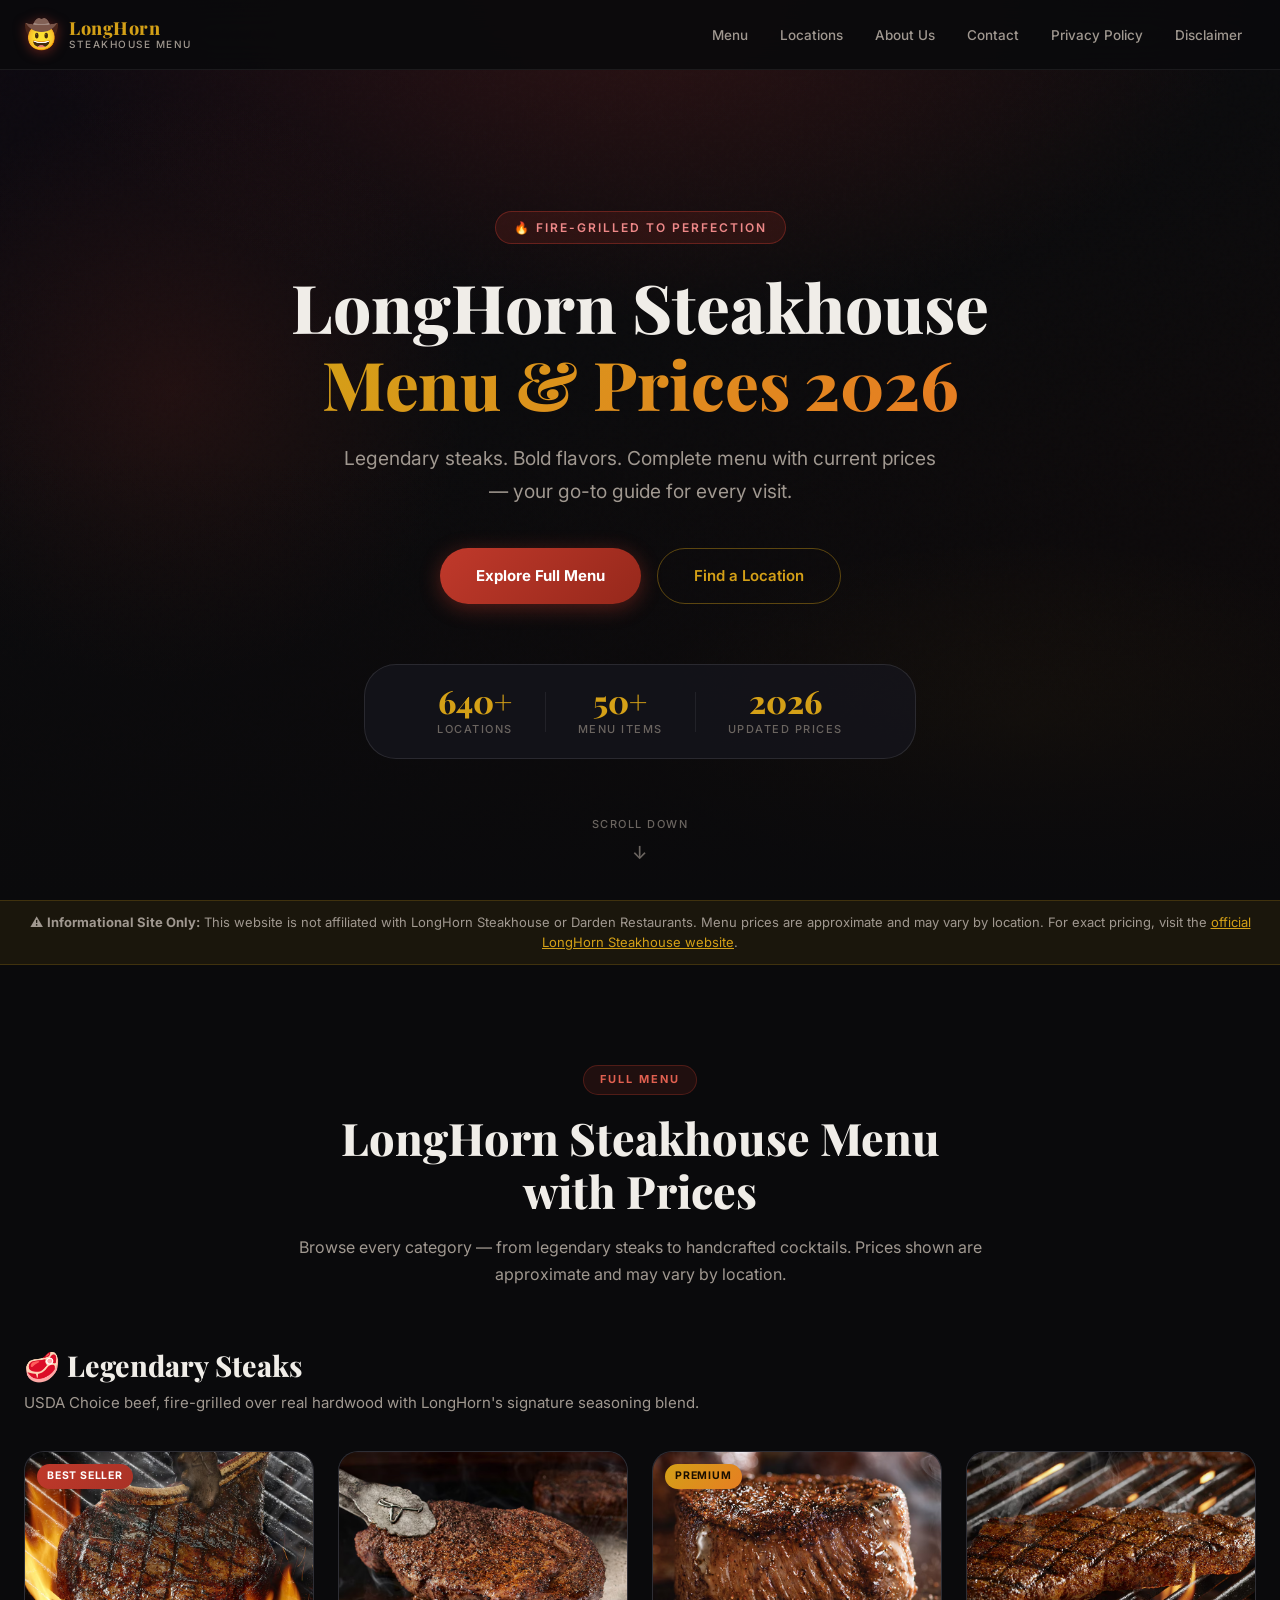
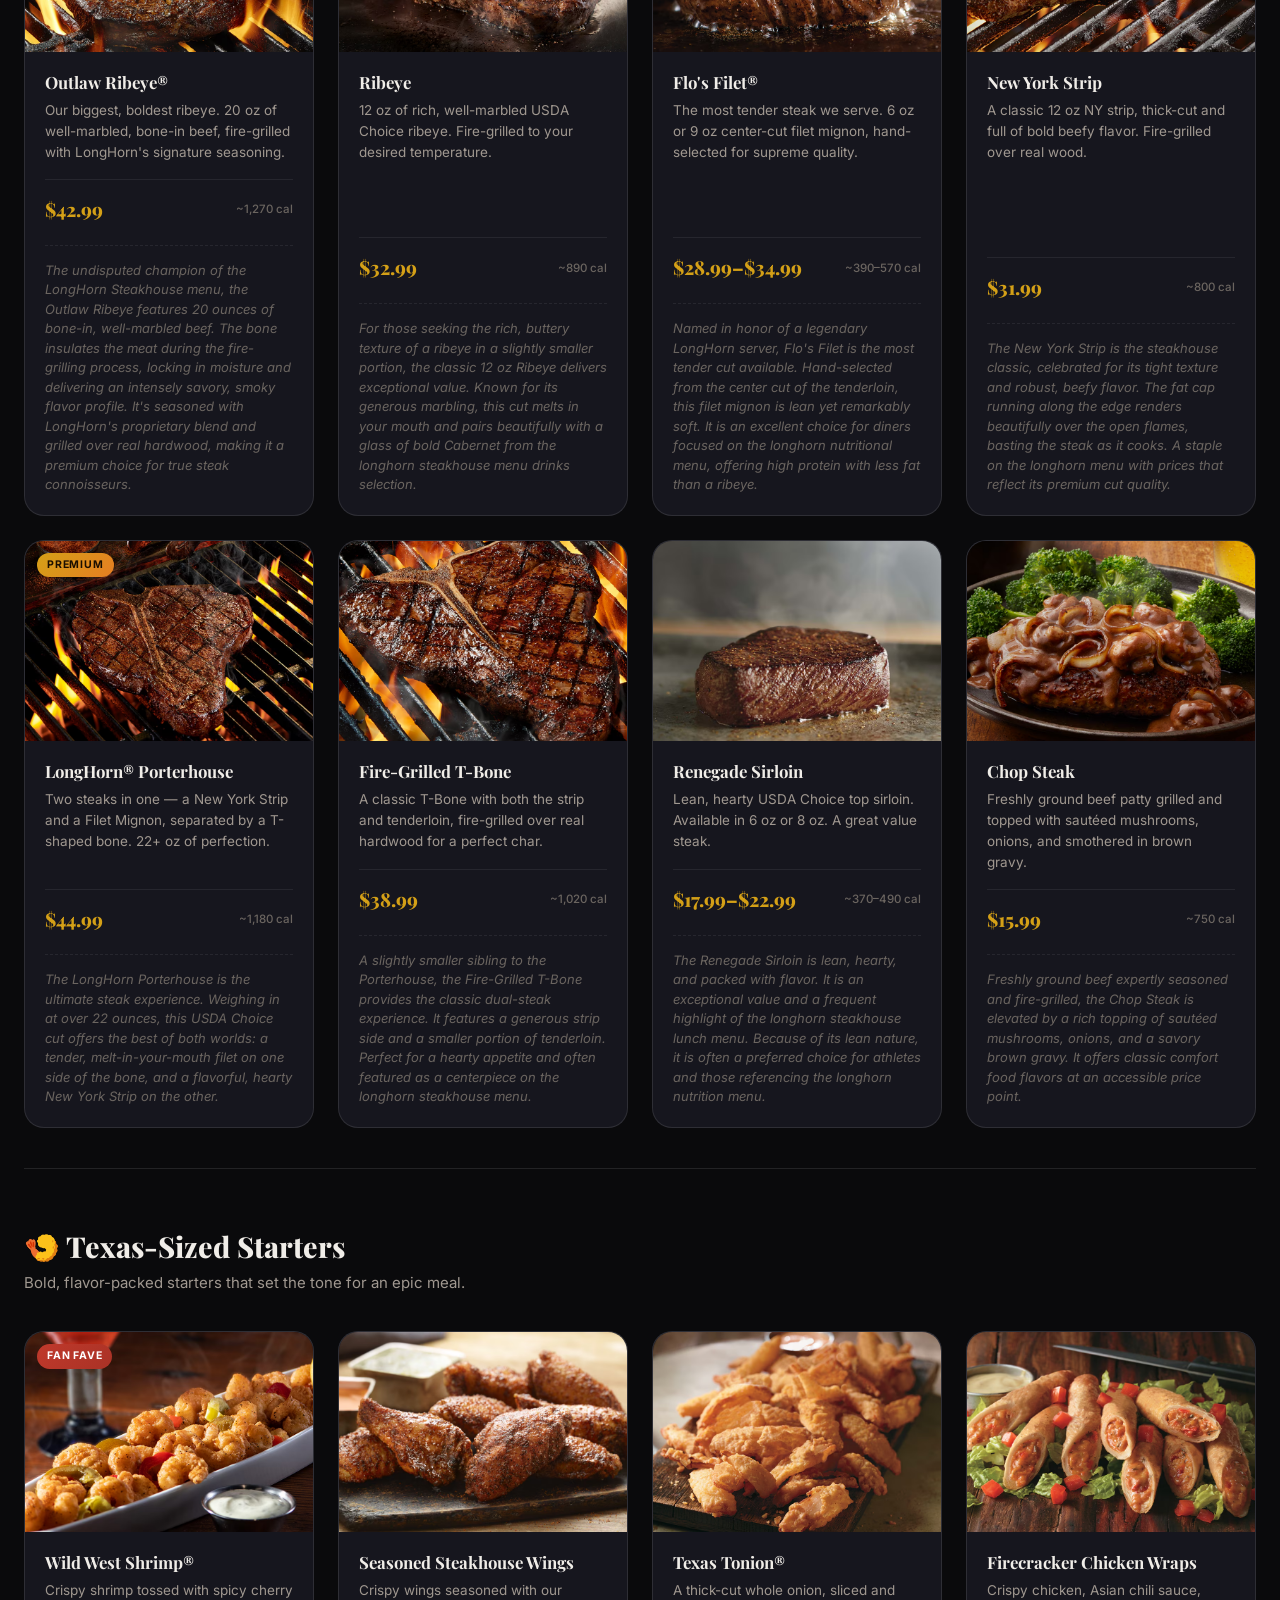
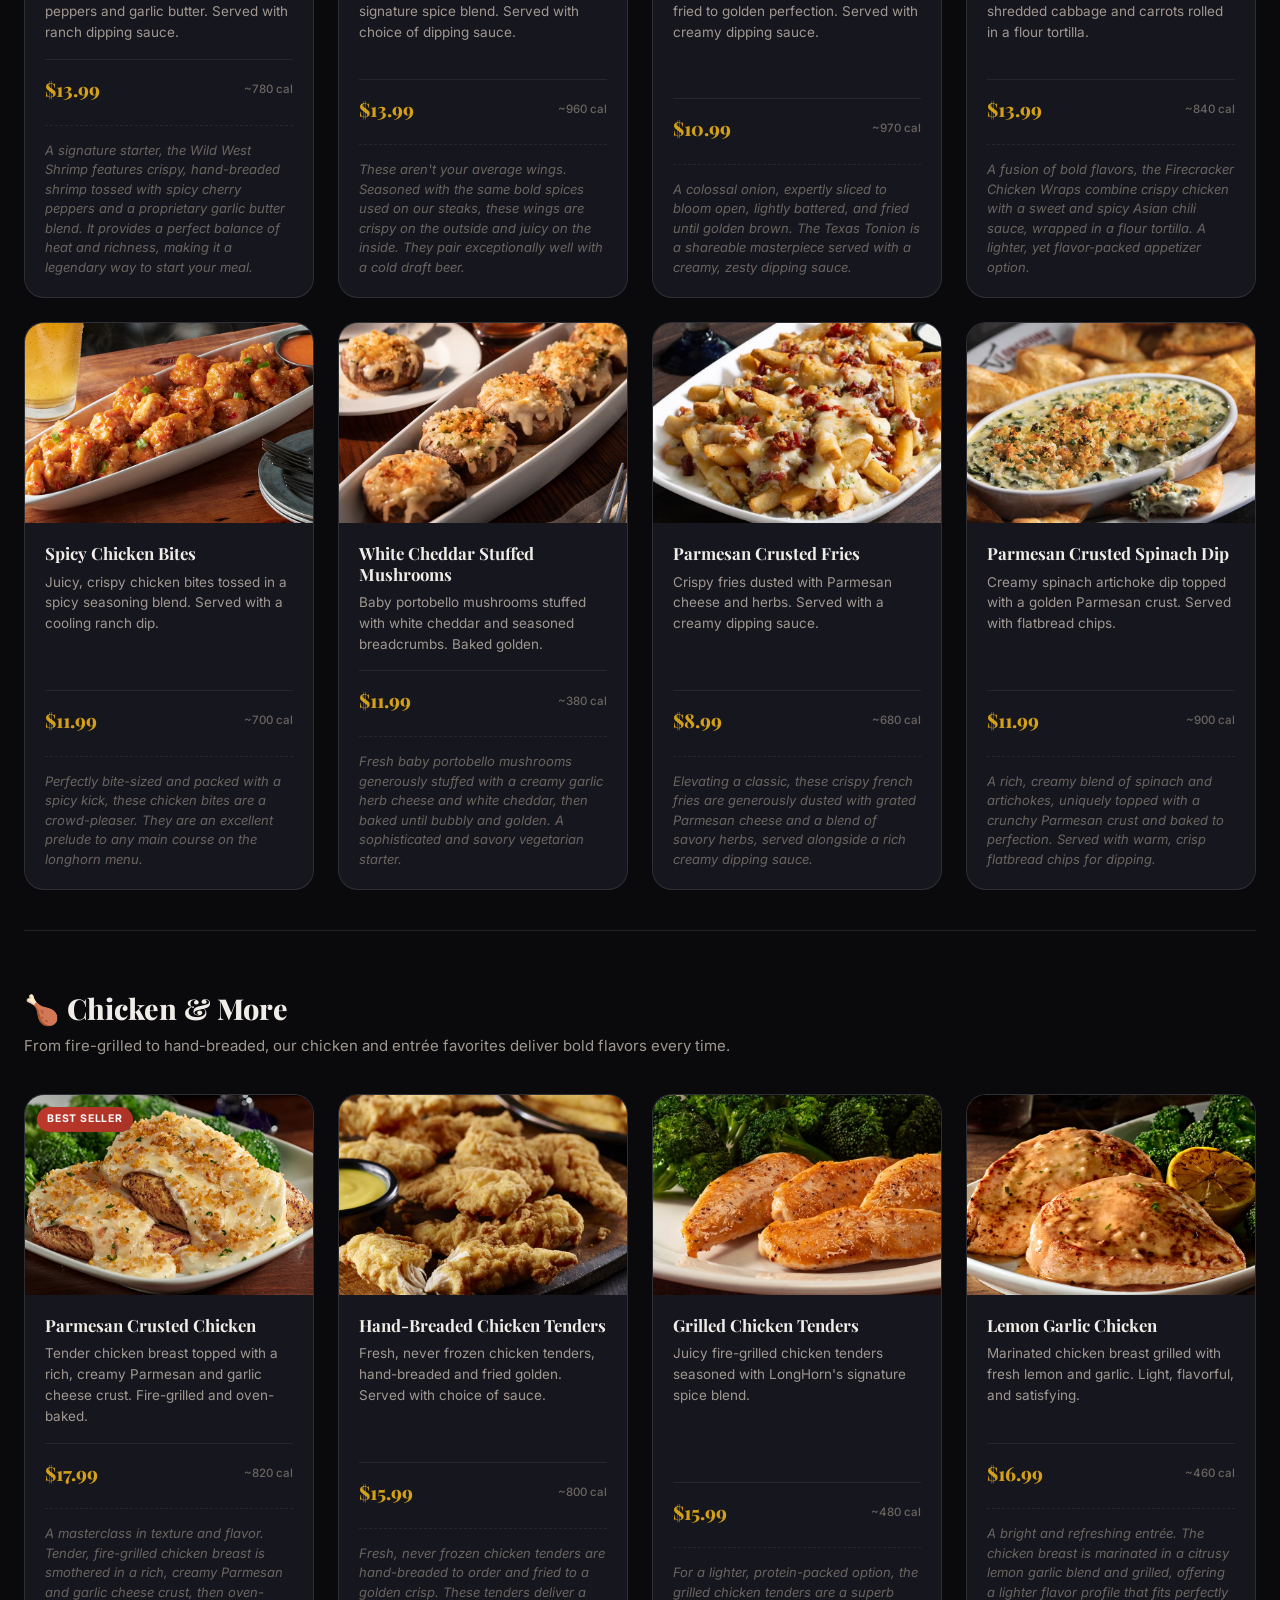
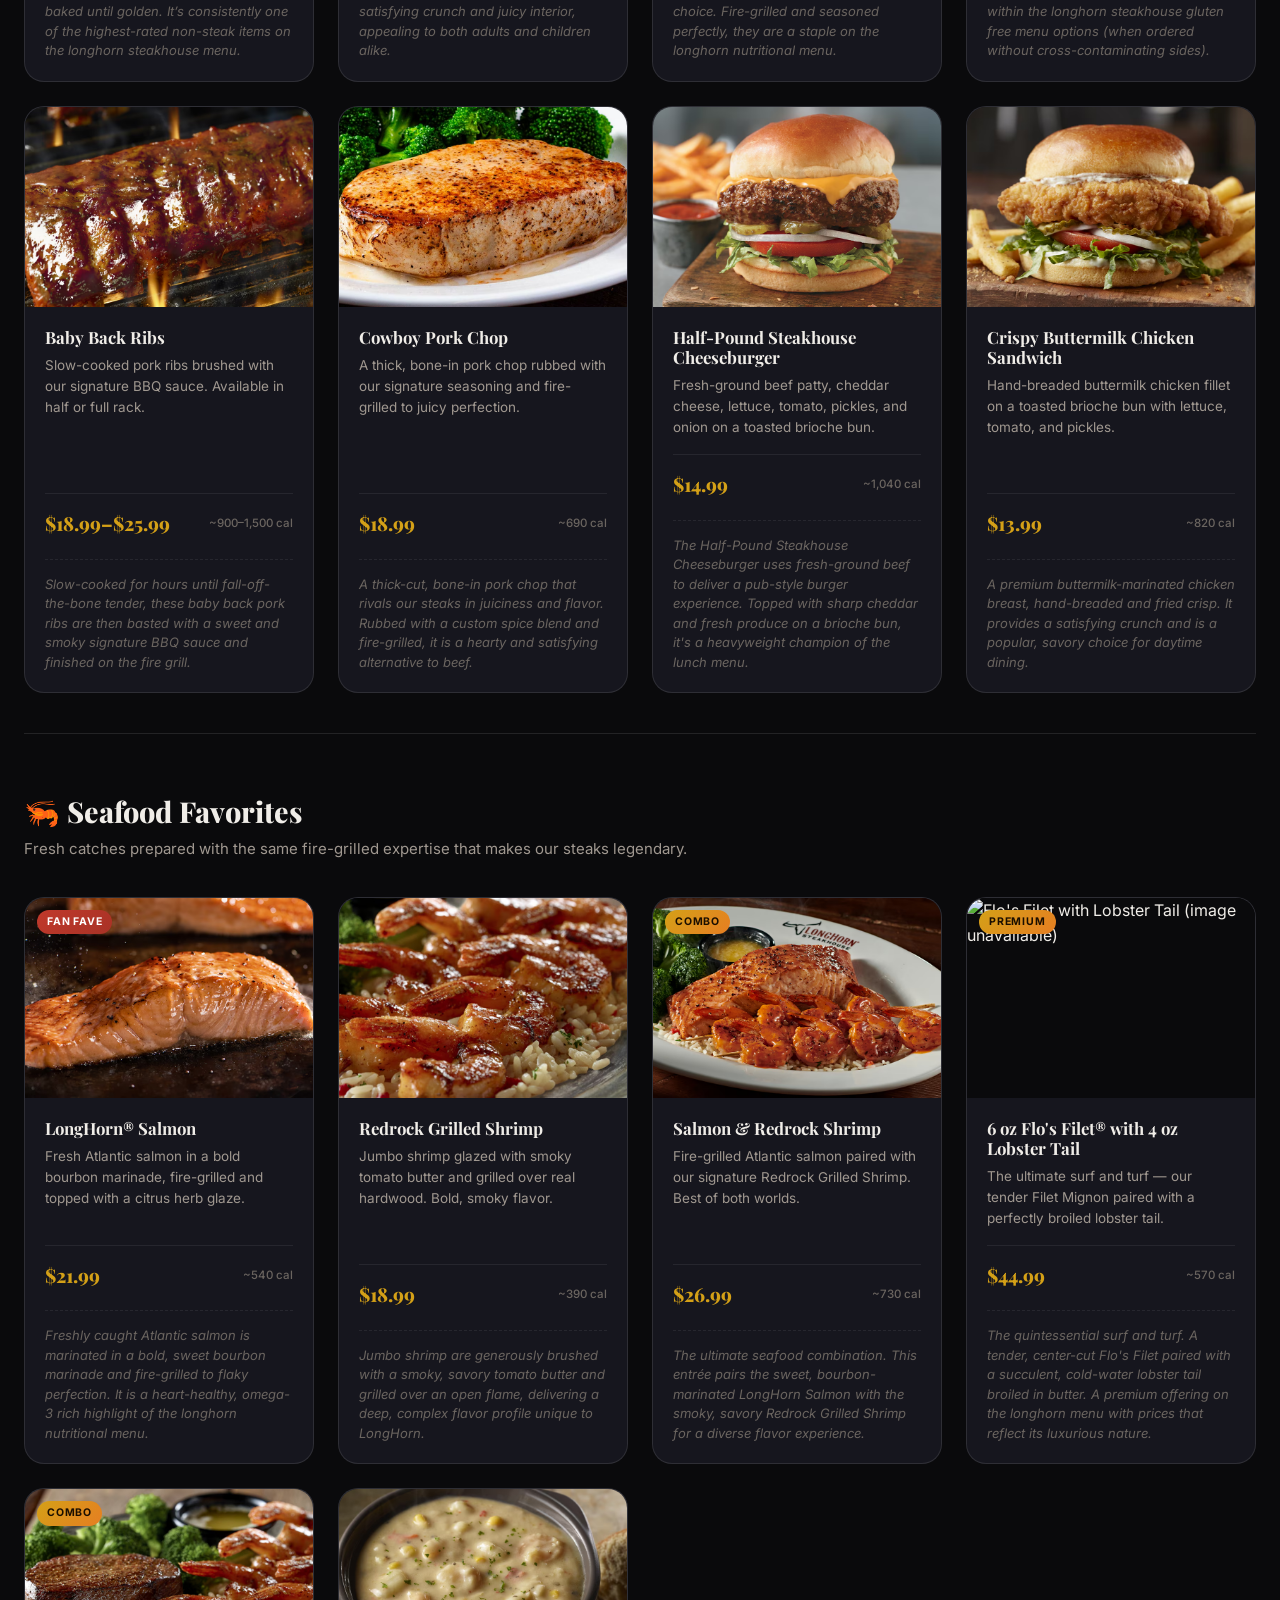
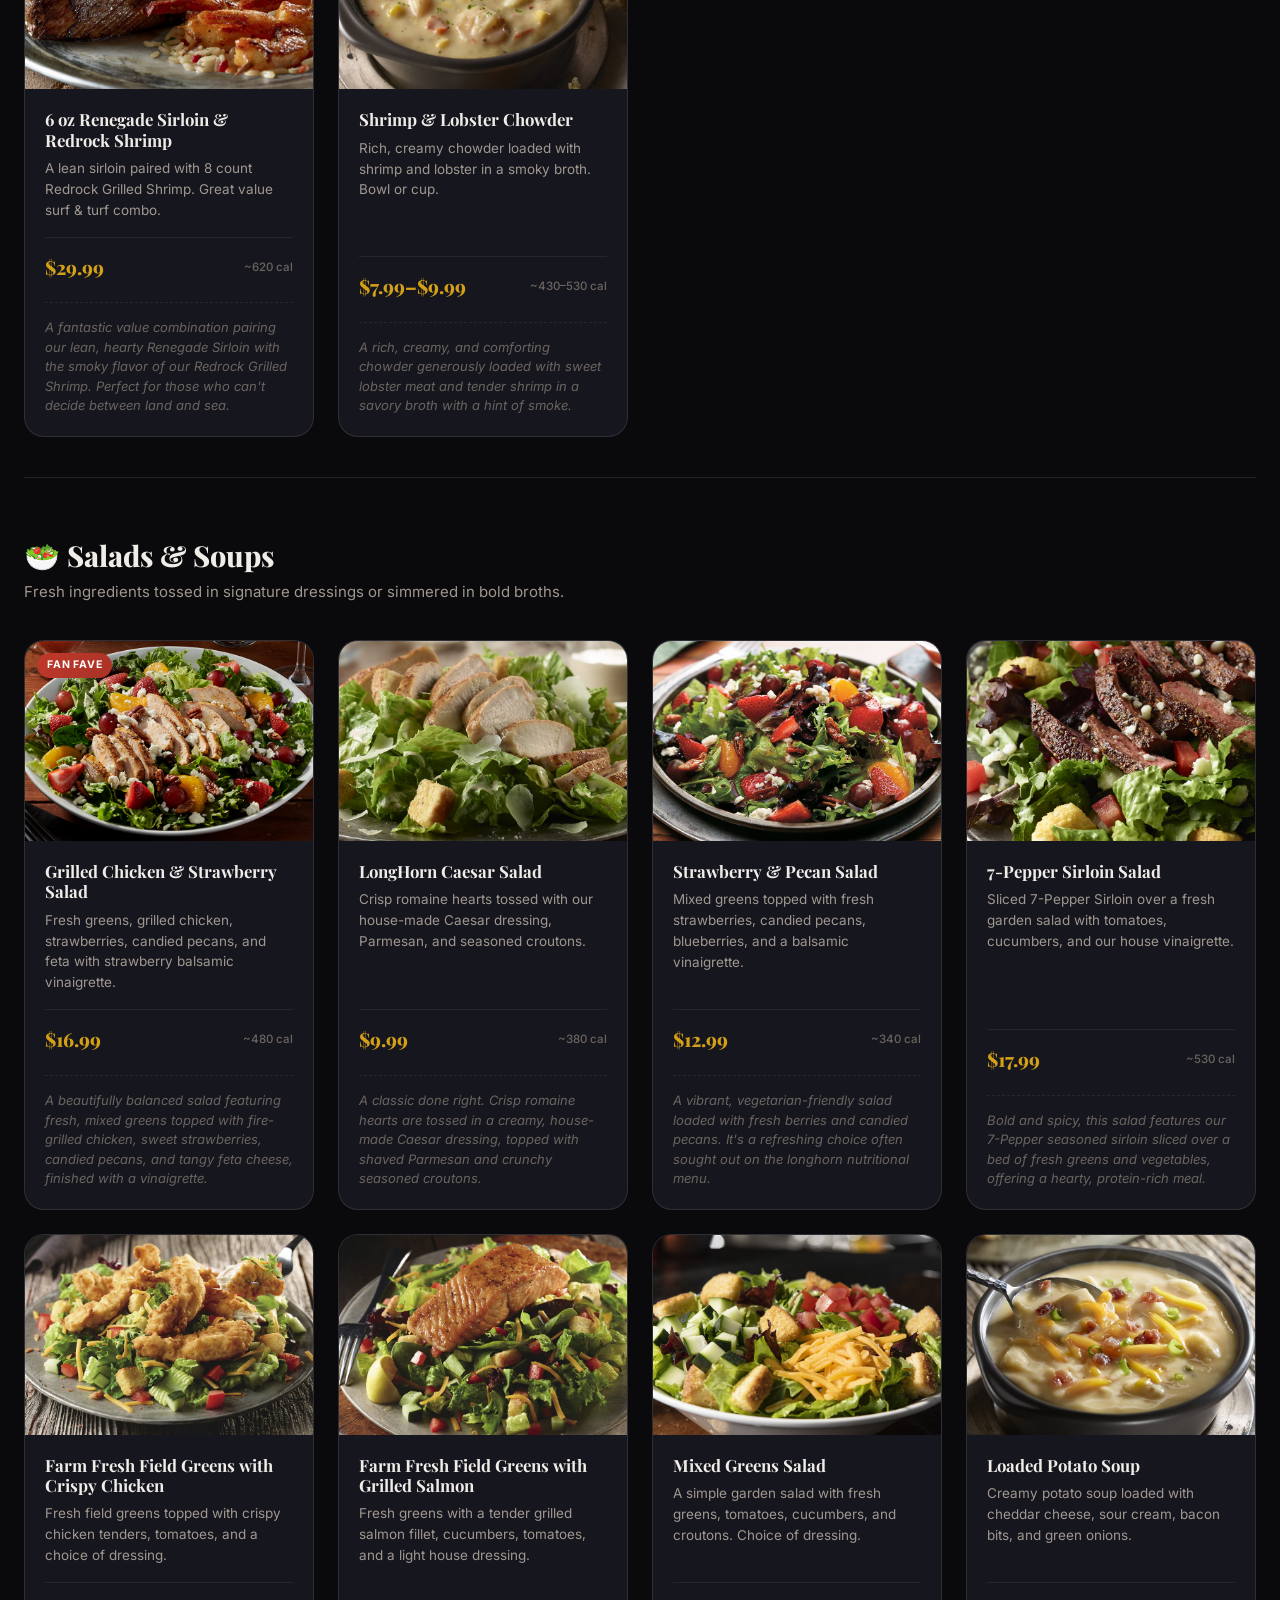
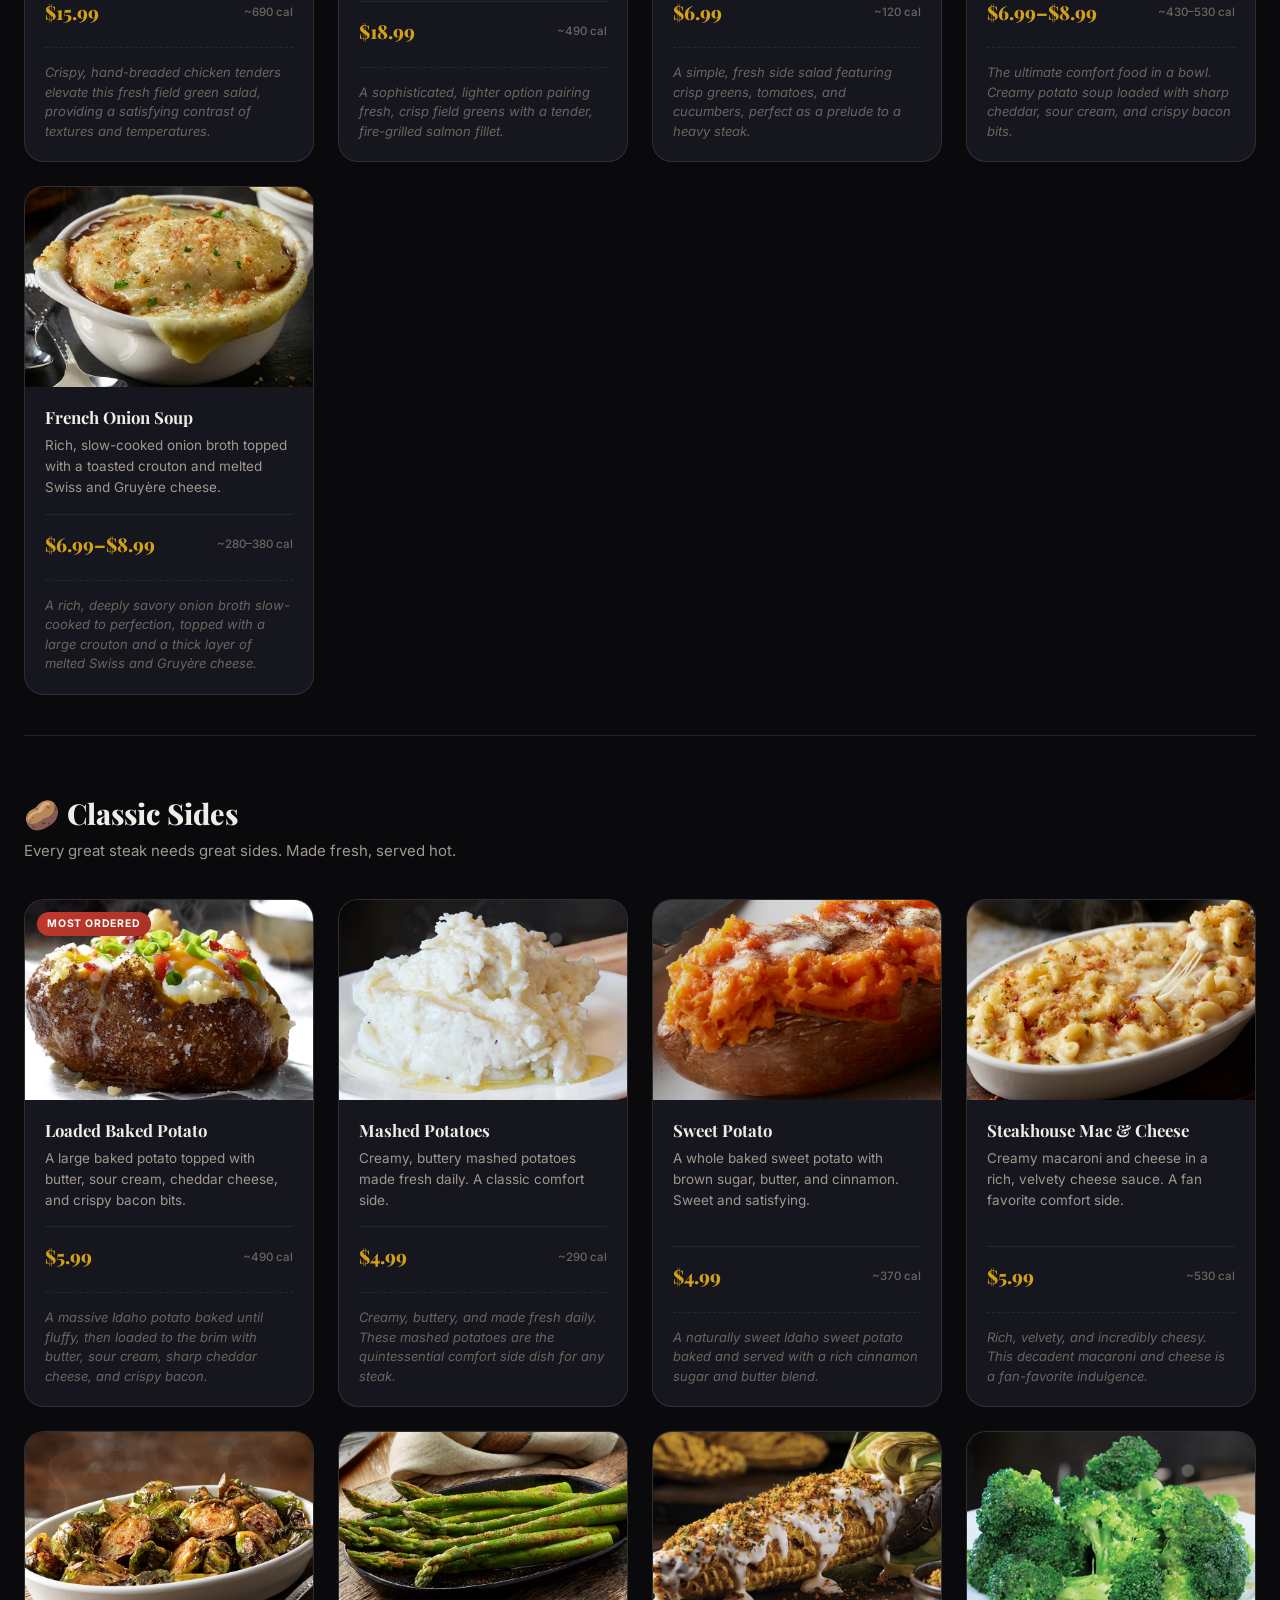
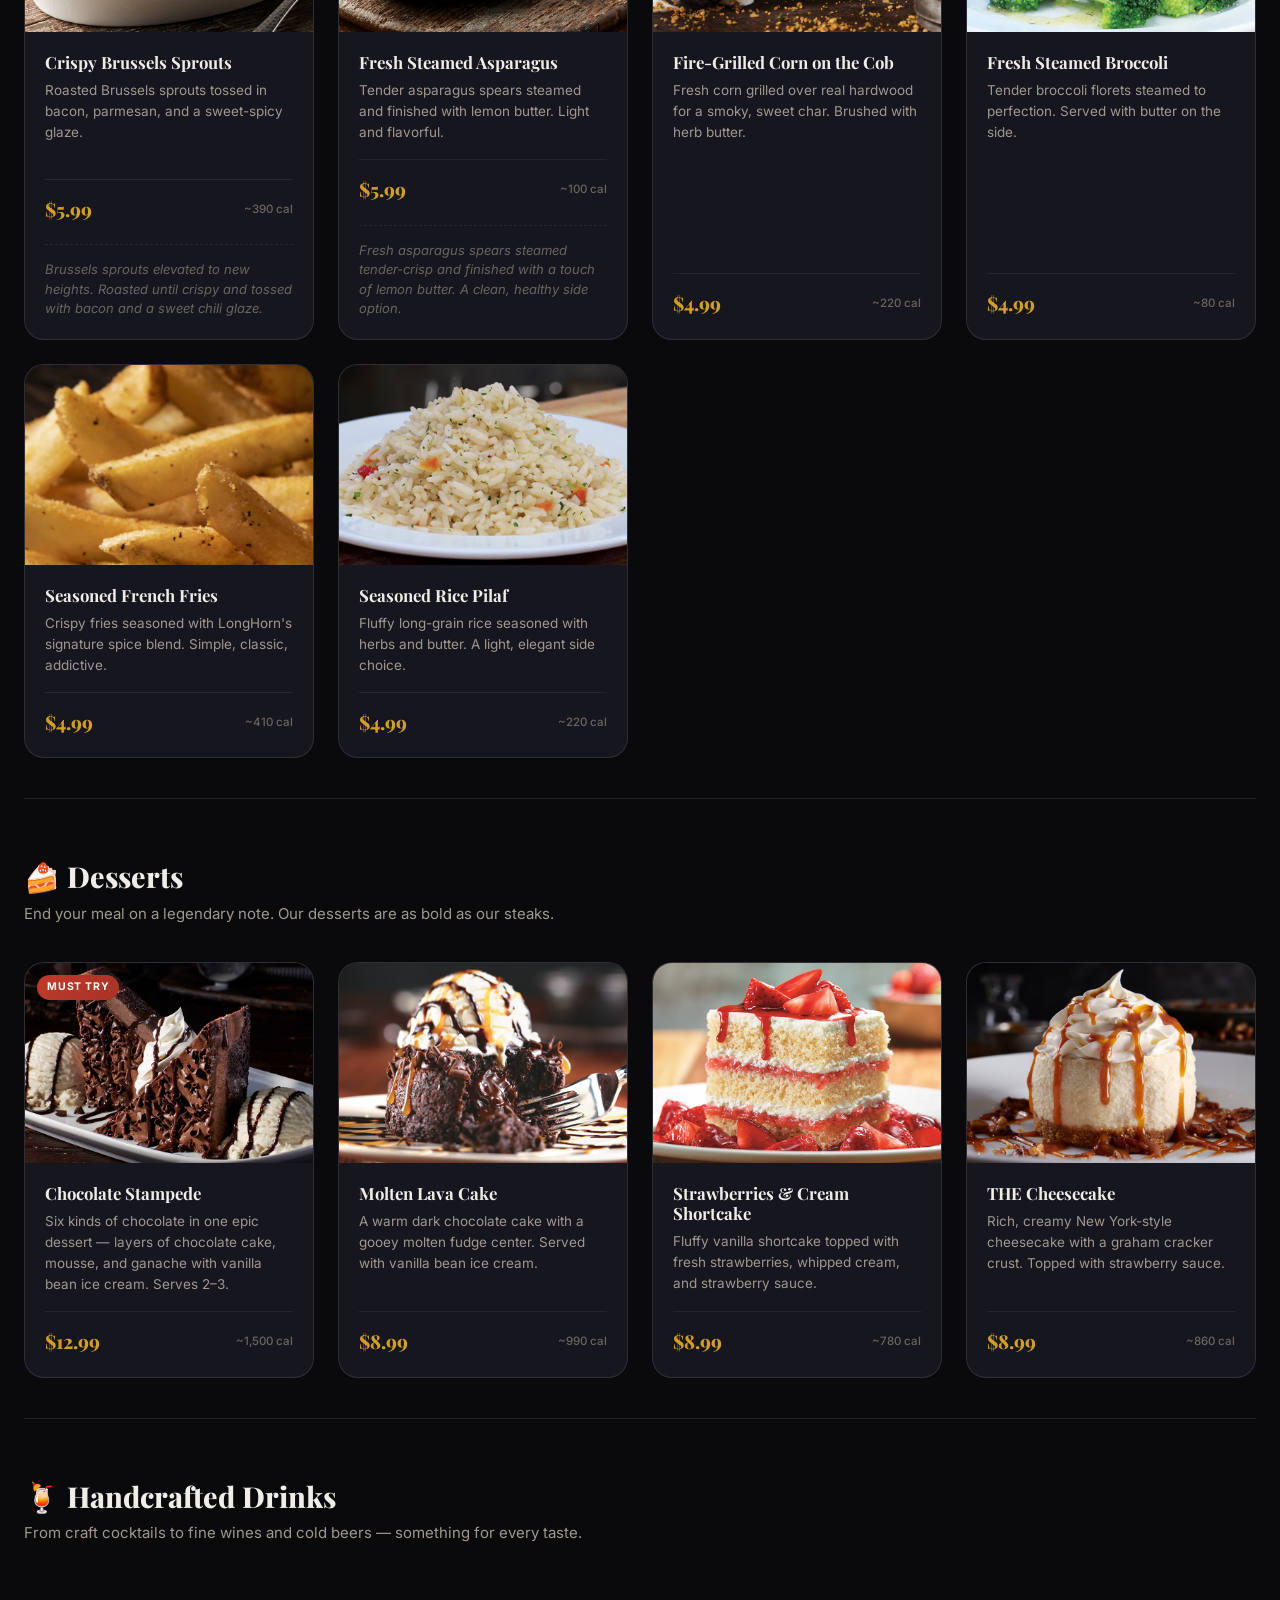
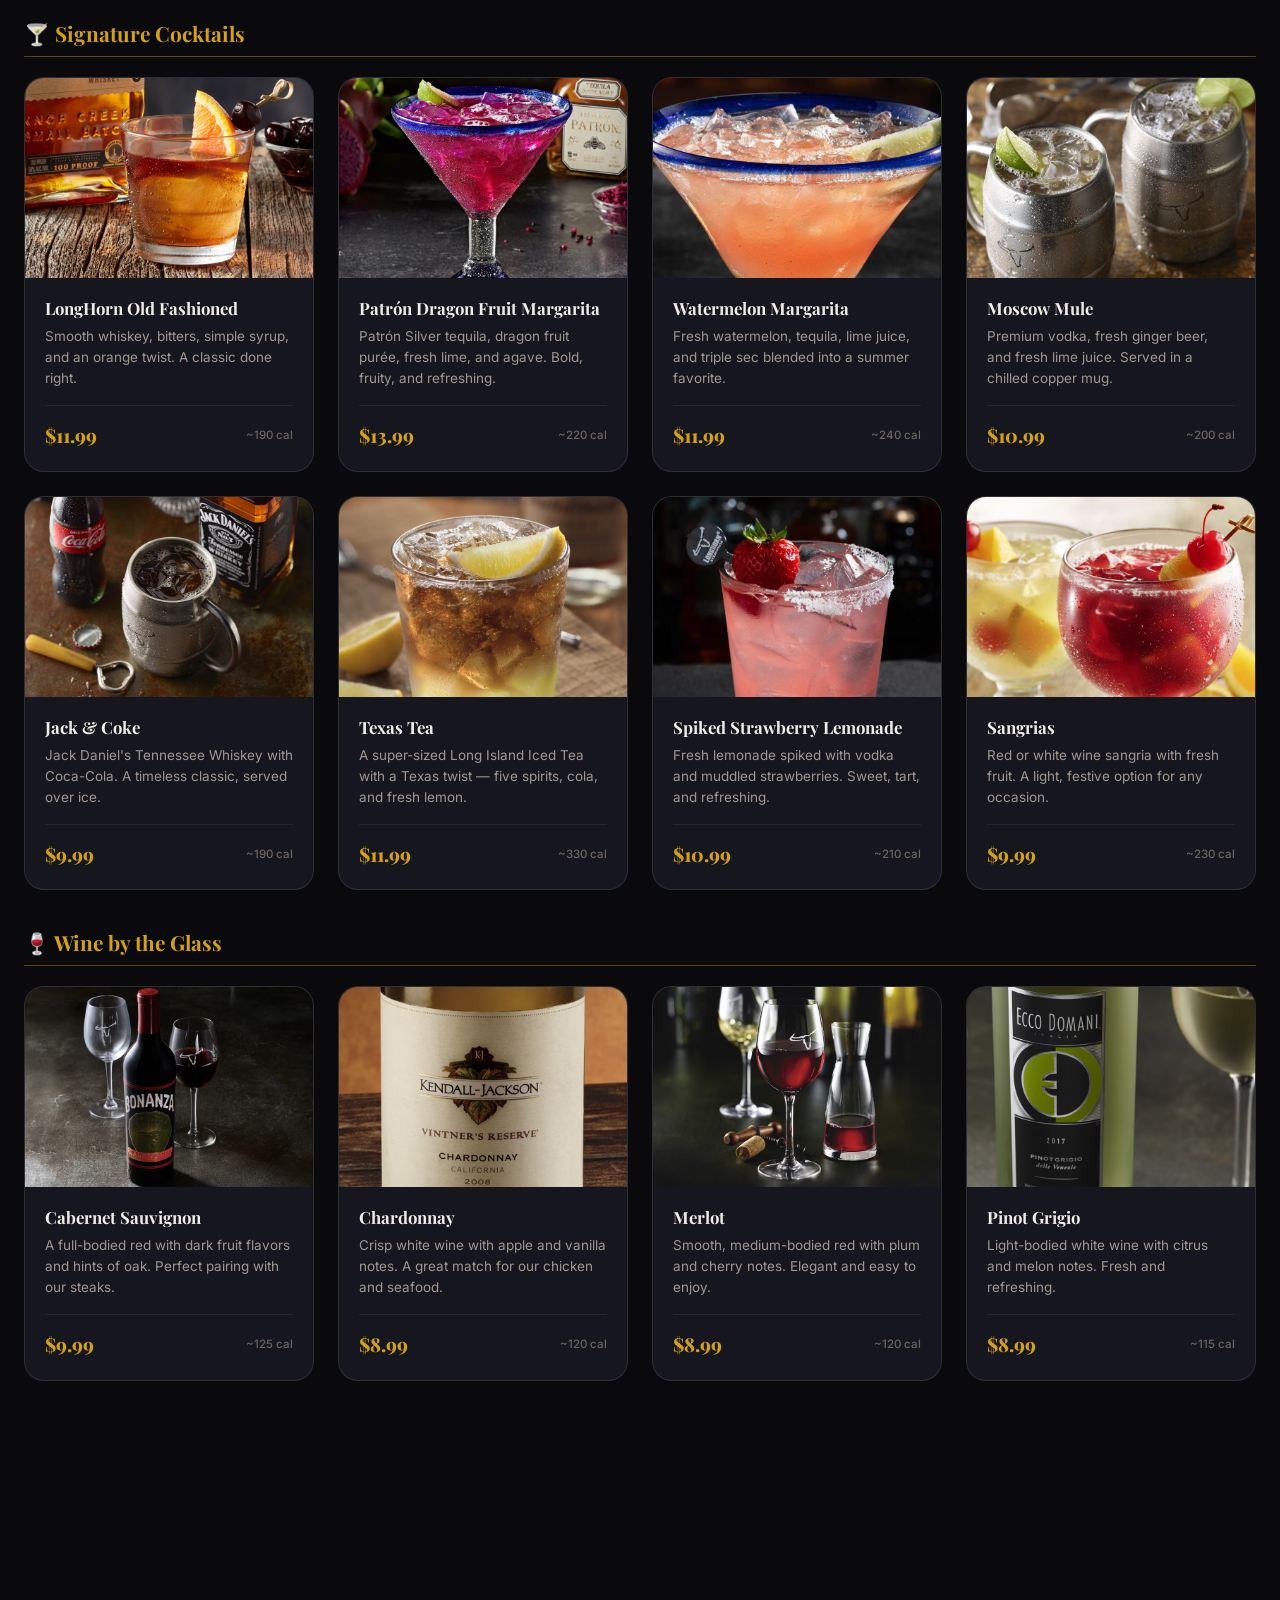
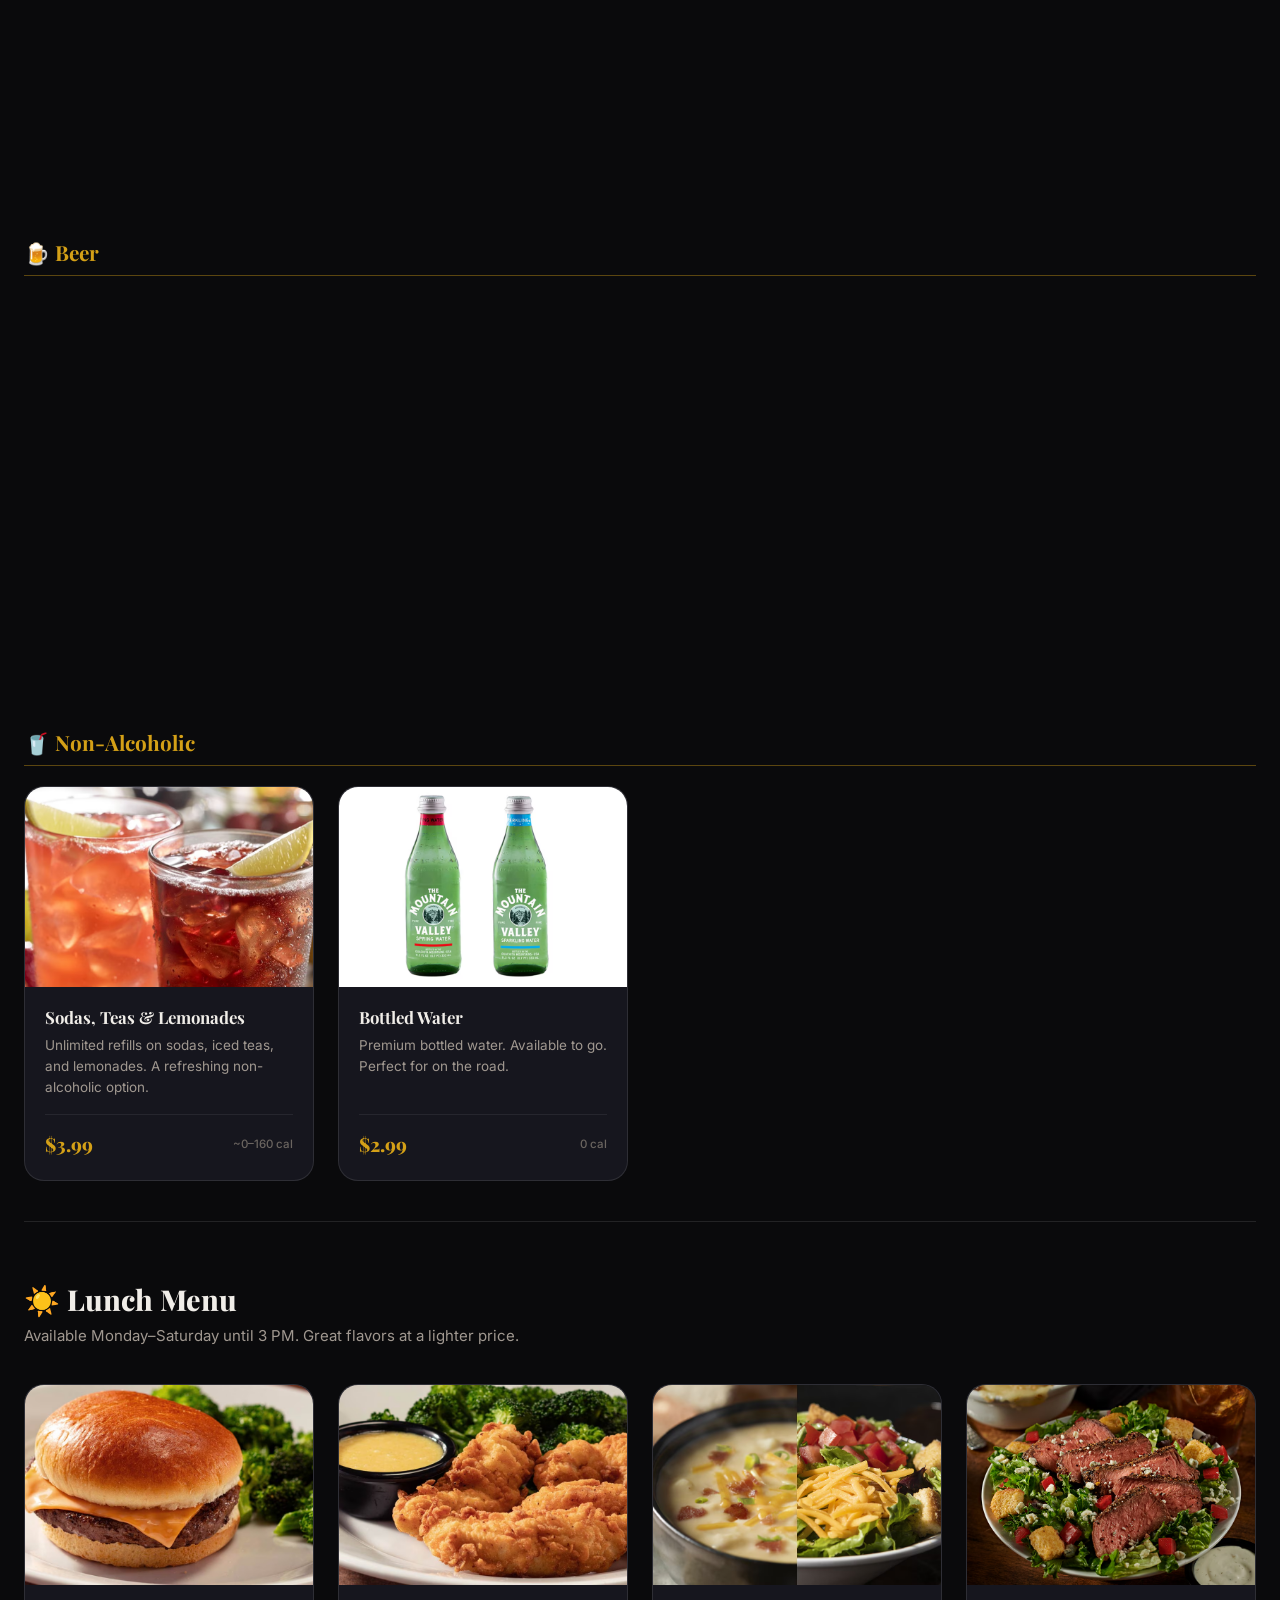
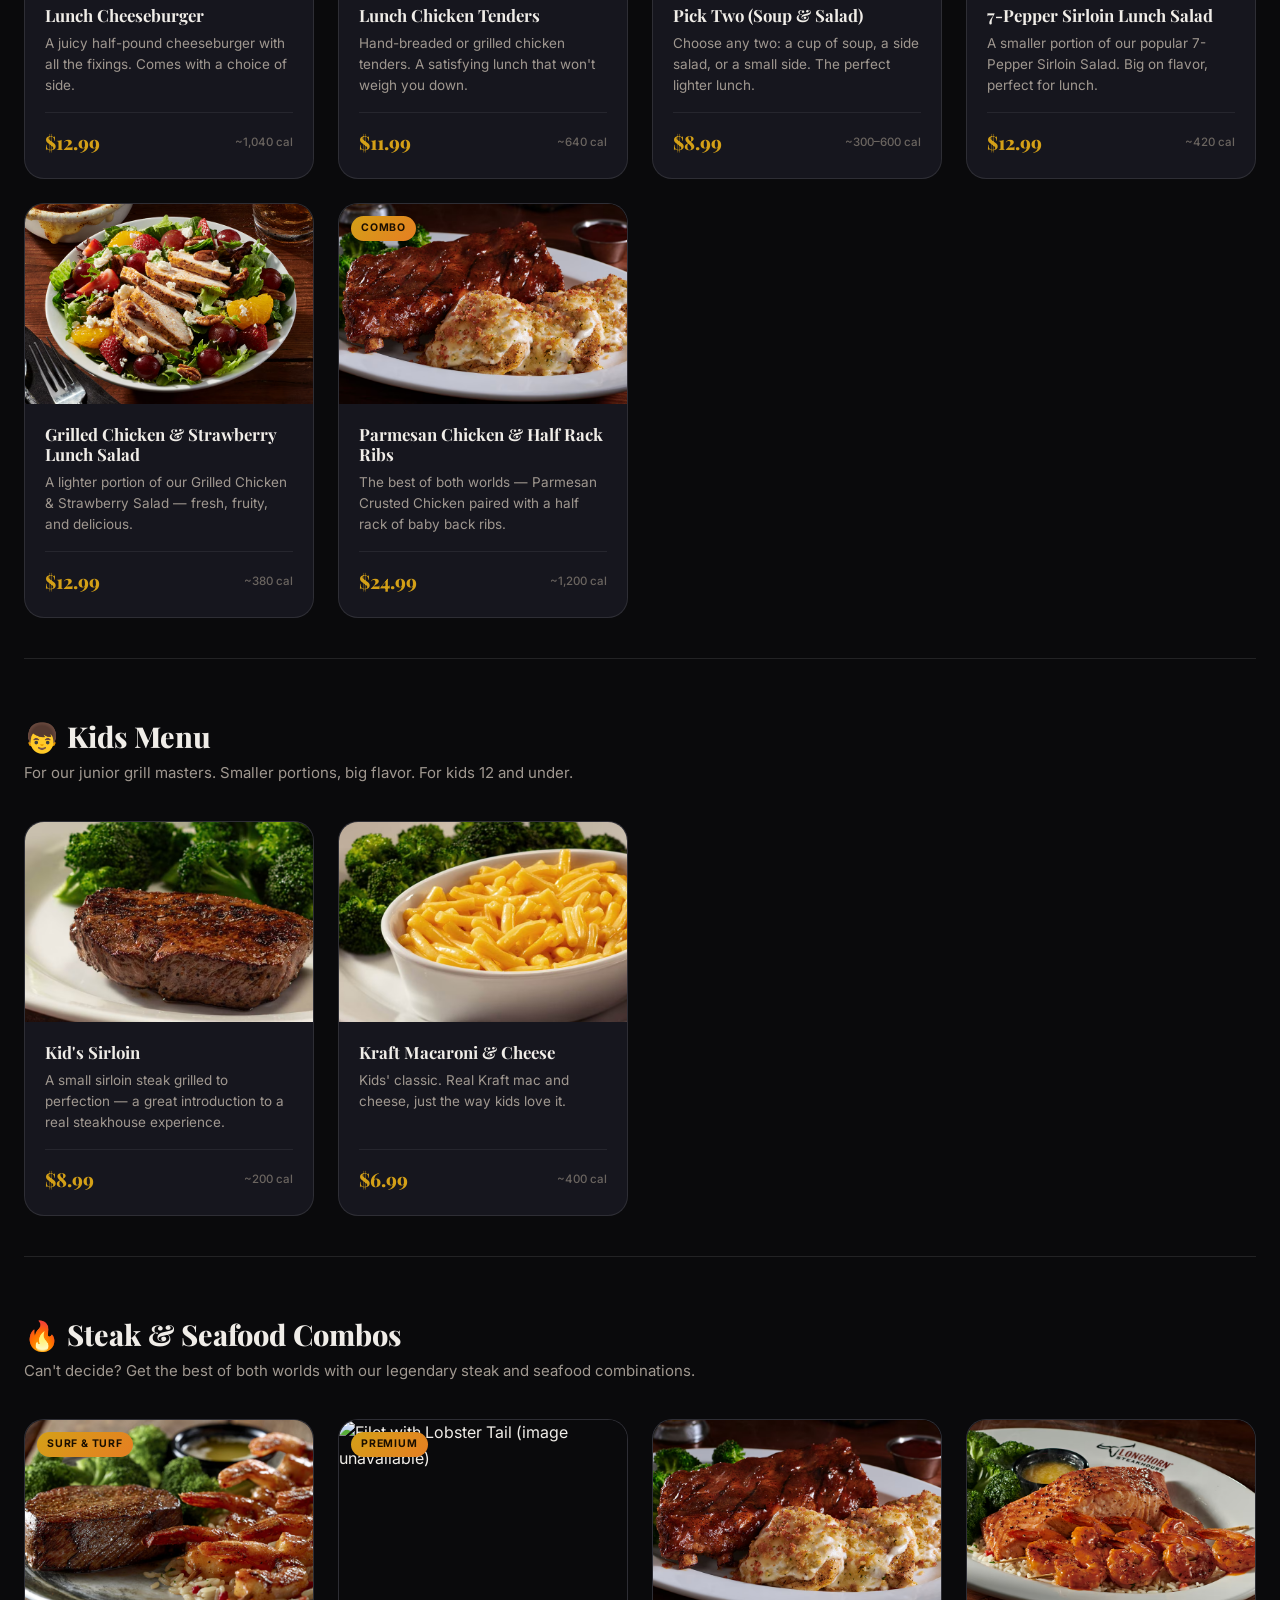
==== commit fd4a84d7: "Add files via upload" ====
--- a/index.html
+++ b/index.html
@@ -1,2070 +1,2070 @@
-<!DOCTYPE html>
-<html lang="en">
-<head>
-  <meta charset="UTF-8" />
-  <meta name="viewport" content="width=device-width, initial-scale=1.0" />
-  <title>LongHorn Steakhouse Menu with Prices 2026 | longhornsteakhousemenuwithprices.onl</title>
-  <meta name="description" content="Explore the complete LongHorn Steakhouse menu with prices for 2026. Browse steaks, chicken, seafood, appetizers, sides, desserts, drinks, and lunch specials. Locations across the USA." />
-  <meta name="keywords" content="LongHorn Steakhouse menu, LongHorn Steakhouse prices, steakhouse menu 2026, Outlaw Ribeye price, Flo's Filet price, LongHorn locations" />
-  <meta name="robots" content="index, follow" />
-  <link rel="canonical" href="https://longhornsteakhousemenuwithprices.onl/" />
-  <meta property="og:title" content="LongHorn Steakhouse Menu with Prices 2026" />
-  <meta property="og:description" content="Complete LongHorn Steakhouse menu with prices. Steaks, chicken, seafood, apps, sides, desserts and more." />
-  <meta property="og:type" content="website" />
-  <meta property="og:url" content="https://longhornsteakhousemenuwithprices.onl/" />
-  <link rel="preconnect" href="https://fonts.googleapis.com" />
-  <link rel="preconnect" href="https://fonts.gstatic.com" crossorigin />
-  <link href="https://fonts.googleapis.com/css2?family=Playfair+Display:wght@400;600;700;800&family=Inter:wght@300;400;500;600;700&display=swap" rel="stylesheet" />
-  <link rel="stylesheet" href="style.css" />
-</head>
-<body>
-
-  <!-- ===== HEADER / NAV ===== -->
-  <header id="site-header">
-    <nav class="navbar" role="navigation" aria-label="Main navigation">
-      <div class="nav-container">
-        <a href="index.html" class="nav-logo" id="nav-logo-link" aria-label="LongHorn Steakhouse Menu Home">
-          <span class="logo-icon">🤠</span>
-          <div class="logo-text">
-            <span class="logo-main">LongHorn</span>
-            <span class="logo-sub">Steakhouse Menu</span>
-          </div>
-        </a>
-
-        <button class="hamburger" id="hamburger-btn" aria-label="Toggle menu" aria-expanded="false">
-          <span></span><span></span><span></span>
-        </button>
-
-        <ul class="nav-links" id="nav-links" role="list">
-          <li><a href="#menu" id="nav-menu">Menu</a></li>
-          <li><a href="#locations" id="nav-locations">Locations</a></li>
-          <li><a href="about.html" id="nav-about">About Us</a></li>
-          <li><a href="contact.html" id="nav-contact">Contact</a></li>
-          <li><a href="privacy.html" id="nav-privacy">Privacy Policy</a></li>
-          <li><a href="disclaimer.html" id="nav-disclaimer">Disclaimer</a></li>
-        </ul>
-      </div>
-    </nav>
-  </header>
-
-  <!-- ===== HERO ===== -->
-  <section class="hero" id="hero" role="banner">
-    <div class="hero-overlay"></div>
-    <div class="hero-content">
-      <div class="hero-badge">🔥 Fire-Grilled to Perfection</div>
-      <h1 class="hero-title">LongHorn Steakhouse<br><span class="hero-accent">Menu & Prices 2026</span></h1>
-      <p class="hero-subtitle">Legendary steaks. Bold flavors. Complete menu with current prices — your go-to guide for every visit.</p>
-      <div class="hero-cta">
-        <a href="#menu" class="btn-primary" id="hero-menu-btn">Explore Full Menu</a>
-        <a href="#locations" class="btn-secondary" id="hero-locations-btn">Find a Location</a>
-      </div>
-      <div class="hero-stats">
-        <div class="stat-item">
-          <span class="stat-num">640+</span>
-          <span class="stat-label">Locations</span>
-        </div>
-        <div class="stat-divider"></div>
-        <div class="stat-item">
-          <span class="stat-num">50+</span>
-          <span class="stat-label">Menu Items</span>
-        </div>
-        <div class="stat-divider"></div>
-        <div class="stat-item">
-          <span class="stat-num">2026</span>
-          <span class="stat-label">Updated Prices</span>
-        </div>
-      </div>
-    </div>
-    <div class="hero-scroll-hint">
-      <span>Scroll Down</span>
-      <div class="scroll-arrow">↓</div>
-    </div>
-  </section>
-
-  <!-- ===== DISCLAIMER NOTICE ===== -->
-  <div class="disclaimer-notice" id="disclaimer-notice" role="note">
-    <div class="container">
-      <p>⚠️ <strong>Informational Site Only:</strong> This website is not affiliated with LongHorn Steakhouse or Darden Restaurants. Menu prices are approximate and may vary by location. For exact pricing, visit the <a href="https://longhornsteakhouse.com" target="_blank" rel="noopener noreferrer">official LongHorn Steakhouse website</a>.</p>
-    </div>
-  </div>
-
-  <!-- ===== MENU SECTION ===== -->
-  <main id="menu" class="section-menu">
-    <div class="container">
-      <div class="section-header">
-        <span class="section-badge">Full Menu</span>
-        <h2 class="section-title">LongHorn Steakhouse Menu with Prices</h2>
-        <p class="section-subtitle">Browse every category — from legendary steaks to handcrafted cocktails. Prices shown are approximate and may vary by location.</p>
-      </div>
-
-
-
-      
-
-      <!-- STEAKS -->
-      <div class="menu-panel" id="panel-steaks" role="tabpanel" aria-labelledby="tab-steaks">
-        <h3 class="panel-title">🥩 Legendary Steaks</h3>
-        <p class="panel-desc">USDA Choice beef, fire-grilled over real hardwood with LongHorn's signature seasoning blend.</p>
-        <div class="menu-grid">
-
-          <div class="menu-card" id="card-outlaw-ribeye">
-            <div class="menu-card-img-wrap">
-              <img src="Images/outlaw-ribeye.avif" alt="Outlaw Ribeye Steak" loading="lazy" />
-              <span class="menu-badge bestseller">Best Seller</span>
-            </div>
-            <div class="menu-card-body">
-              <h4>Outlaw Ribeye®</h4>
-              <p>Our biggest, boldest ribeye. 20 oz of well-marbled, bone-in beef, fire-grilled with LongHorn's signature seasoning.</p>
-              <div class="menu-card-footer">
-                <span class="price">$42.99</span>
-                <span class="calories">~1,270 cal</span>
-              </div>
-              <div class="pro-item-desc">The undisputed champion of the LongHorn Steakhouse menu, the Outlaw Ribeye features 20 ounces of bone-in, well-marbled beef. The bone insulates the meat during the fire-grilling process, locking in moisture and delivering an intensely savory, smoky flavor profile. It's seasoned with LongHorn's proprietary blend and grilled over real hardwood, making it a premium choice for true steak connoisseurs.</div>
-
-
-            </div>
-          </div>
-
-          <div class="menu-card" id="card-ribeye">
-            <div class="menu-card-img-wrap">
-              <img src="Images/ribeye.avif" alt="Ribeye Steak" loading="lazy" />
-            </div>
-            <div class="menu-card-body">
-              <h4>Ribeye</h4>
-              <p>12 oz of rich, well-marbled USDA Choice ribeye. Fire-grilled to your desired temperature.</p>
-              <div class="menu-card-footer">
-                <span class="price">$32.99</span>
-                <span class="calories">~890 cal</span>
-              </div>
-              <div class="pro-item-desc">For those seeking the rich, buttery texture of a ribeye in a slightly smaller portion, the classic 12 oz Ribeye delivers exceptional value. Known for its generous marbling, this cut melts in your mouth and pairs beautifully with a glass of bold Cabernet from the longhorn steakhouse menu drinks selection.</div>
-
-
-            </div>
-          </div>
-
-          <div class="menu-card" id="card-flos-filet">
-            <div class="menu-card-img-wrap">
-              <img src="Images/FlosFilet.avif" alt="Flo's Filet" loading="lazy" />
-              <span class="menu-badge premium">Premium</span>
-            </div>
-            <div class="menu-card-body">
-              <h4>Flo's Filet®</h4>
-              <p>The most tender steak we serve. 6 oz or 9 oz center-cut filet mignon, hand-selected for supreme quality.</p>
-              <div class="menu-card-footer">
-                <span class="price">$28.99–$34.99</span>
-                <span class="calories">~390–570 cal</span>
-              </div>
-              <div class="pro-item-desc">Named in honor of a legendary LongHorn server, Flo's Filet is the most tender cut available. Hand-selected from the center cut of the tenderloin, this filet mignon is lean yet remarkably soft. It is an excellent choice for diners focused on the longhorn nutritional menu, offering high protein with less fat than a ribeye.</div>
-
-
-            </div>
-          </div>
-
-          <div class="menu-card" id="card-ny-strip">
-            <div class="menu-card-img-wrap">
-              <img src="Images/NewYorkStrip.avif" alt="New York Strip" loading="lazy" />
-            </div>
-            <div class="menu-card-body">
-              <h4>New York Strip</h4>
-              <p>A classic 12 oz NY strip, thick-cut and full of bold beefy flavor. Fire-grilled over real wood.</p>
-              <div class="menu-card-footer">
-                <span class="price">$31.99</span>
-                <span class="calories">~800 cal</span>
-              </div>
-              <div class="pro-item-desc">The New York Strip is the steakhouse classic, celebrated for its tight texture and robust, beefy flavor. The fat cap running along the edge renders beautifully over the open flames, basting the steak as it cooks. A staple on the longhorn menu with prices that reflect its premium cut quality.</div>
-
-
-            </div>
-          </div>
-
-          <div class="menu-card" id="card-porterhouse">
-            <div class="menu-card-img-wrap">
-              <img src="Images/porterhouse.avif" alt="LongHorn Porterhouse" loading="lazy" />
-              <span class="menu-badge premium">Premium</span>
-            </div>
-            <div class="menu-card-body">
-              <h4>LongHorn® Porterhouse</h4>
-              <p>Two steaks in one — a New York Strip and a Filet Mignon, separated by a T-shaped bone. 22+ oz of perfection.</p>
-              <div class="menu-card-footer">
-                <span class="price">$44.99</span>
-                <span class="calories">~1,180 cal</span>
-              </div>
-              <div class="pro-item-desc">The LongHorn Porterhouse is the ultimate steak experience. Weighing in at over 22 ounces, this USDA Choice cut offers the best of both worlds: a tender, melt-in-your-mouth filet on one side of the bone, and a flavorful, hearty New York Strip on the other.</div>
-
-
-            </div>
-          </div>
-
-          <div class="menu-card" id="card-t-bone">
-            <div class="menu-card-img-wrap">
-              <img src="Images/fire-grilled-t-bone.avif" alt="Fire-Grilled T-Bone" loading="lazy" />
-            </div>
-            <div class="menu-card-body">
-              <h4>Fire-Grilled T-Bone</h4>
-              <p>A classic T-Bone with both the strip and tenderloin, fire-grilled over real hardwood for a perfect char.</p>
-              <div class="menu-card-footer">
-                <span class="price">$38.99</span>
-                <span class="calories">~1,020 cal</span>
-              </div>
-              <div class="pro-item-desc">A slightly smaller sibling to the Porterhouse, the Fire-Grilled T-Bone provides the classic dual-steak experience. It features a generous strip side and a smaller portion of tenderloin. Perfect for a hearty appetite and often featured as a centerpiece on the longhorn steakhouse menu.</div>
-
-
-            </div>
-          </div>
-
-          <div class="menu-card" id="card-renegade-sirloin">
-            <div class="menu-card-img-wrap">
-              <img src="Images/Renegade Sirloin.avif" alt="Renegade Sirloin" loading="lazy" />
-            </div>
-            <div class="menu-card-body">
-              <h4>Renegade Sirloin</h4>
-              <p>Lean, hearty USDA Choice top sirloin. Available in 6 oz or 8 oz. A great value steak.</p>
-              <div class="menu-card-footer">
-                <span class="price">$17.99–$22.99</span>
-                <span class="calories">~370–490 cal</span>
-              </div>
-              <div class="pro-item-desc">The Renegade Sirloin is lean, hearty, and packed with flavor. It is an exceptional value and a frequent highlight of the longhorn steakhouse lunch menu. Because of its lean nature, it is often a preferred choice for athletes and those referencing the longhorn nutrition menu.</div>
-
-
-            </div>
-          </div>
-
-          <div class="menu-card" id="card-chop-steak">
-            <div class="menu-card-img-wrap">
-              <img src="Images/Chop Steak.avif" alt="Chop Steak" loading="lazy" />
-            </div>
-            <div class="menu-card-body">
-              <h4>Chop Steak</h4>
-              <p>Freshly ground beef patty grilled and topped with sautéed mushrooms, onions, and smothered in brown gravy.</p>
-              <div class="menu-card-footer">
-                <span class="price">$15.99</span>
-                <span class="calories">~750 cal</span>
-              </div>
-              <div class="pro-item-desc">Freshly ground beef expertly seasoned and fire-grilled, the Chop Steak is elevated by a rich topping of sautéed mushrooms, onions, and a savory brown gravy. It offers classic comfort food flavors at an accessible price point.</div>
-
-
-            </div>
-          </div>
-
-        </div>
-      </div>
-
-      <!-- APPETIZERS -->
-      <div class="menu-panel" id="panel-appetizers" role="tabpanel" aria-labelledby="tab-appetizers">
-        <h3 class="panel-title">🍤 Texas-Sized Starters</h3>
-        <p class="panel-desc">Bold, flavor-packed starters that set the tone for an epic meal.</p>
-        <div class="menu-grid">
-
-          <div class="menu-card" id="card-wild-west-shrimp">
-            <div class="menu-card-img-wrap">
-              <img src="Images/WildWestShrimp.avif" alt="Wild West Shrimp" loading="lazy" />
-              <span class="menu-badge bestseller">Fan Fave</span>
-            </div>
-            <div class="menu-card-body">
-              <h4>Wild West Shrimp®</h4>
-              <p>Crispy shrimp tossed with spicy cherry peppers and garlic butter. Served with ranch dipping sauce.</p>
-              <div class="menu-card-footer">
-                <span class="price">$13.99</span>
-                <span class="calories">~780 cal</span>
-              </div>
-              <div class="pro-item-desc">A signature starter, the Wild West Shrimp features crispy, hand-breaded shrimp tossed with spicy cherry peppers and a proprietary garlic butter blend. It provides a perfect balance of heat and richness, making it a legendary way to start your meal.</div>
-
-
-            </div>
-          </div>
-
-          <div class="menu-card" id="card-steakhouse-wings">
-            <div class="menu-card-img-wrap">
-              <img src="Images/seasoned-steakhouse-wings.avif" alt="Seasoned Steakhouse Wings" loading="lazy" />
-            </div>
-            <div class="menu-card-body">
-              <h4>Seasoned Steakhouse Wings</h4>
-              <p>Crispy wings seasoned with our signature spice blend. Served with choice of dipping sauce.</p>
-              <div class="menu-card-footer">
-                <span class="price">$13.99</span>
-                <span class="calories">~960 cal</span>
-              </div>
-              <div class="pro-item-desc">These aren't your average wings. Seasoned with the same bold spices used on our steaks, these wings are crispy on the outside and juicy on the inside. They pair exceptionally well with a cold draft beer.</div>
-
-
-            </div>
-          </div>
-
-          <div class="menu-card" id="card-texas-tonion">
-            <div class="menu-card-img-wrap">
-              <img src="Images/texas-tonion.avif" alt="Texas Tonion" loading="lazy" />
-            </div>
-            <div class="menu-card-body">
-              <h4>Texas Tonion®</h4>
-              <p>A thick-cut whole onion, sliced and fried to golden perfection. Served with creamy dipping sauce.</p>
-              <div class="menu-card-footer">
-                <span class="price">$10.99</span>
-                <span class="calories">~970 cal</span>
-              </div>
-              <div class="pro-item-desc">A colossal onion, expertly sliced to bloom open, lightly battered, and fried until golden brown. The Texas Tonion is a shareable masterpiece served with a creamy, zesty dipping sauce.</div>
-
-
-            </div>
-          </div>
-
-          <div class="menu-card" id="card-firecracker-wraps">
-            <div class="menu-card-img-wrap">
-              <img src="Images/firecracker-chicken-wraps.avif" alt="Firecracker Chicken Wraps" loading="lazy" />
-            </div>
-            <div class="menu-card-body">
-              <h4>Firecracker Chicken Wraps</h4>
-              <p>Crispy chicken, Asian chili sauce, shredded cabbage and carrots rolled in a flour tortilla.</p>
-              <div class="menu-card-footer">
-                <span class="price">$13.99</span>
-                <span class="calories">~840 cal</span>
-              </div>
-              <div class="pro-item-desc">A fusion of bold flavors, the Firecracker Chicken Wraps combine crispy chicken with a sweet and spicy Asian chili sauce, wrapped in a flour tortilla. A lighter, yet flavor-packed appetizer option.</div>
-
-
-            </div>
-          </div>
-
-          <div class="menu-card" id="card-spicy-chicken-bites">
-            <div class="menu-card-img-wrap">
-              <img src="Images/SpicyChickenBites.avif" alt="Spicy Chicken Bites" loading="lazy" />
-            </div>
-            <div class="menu-card-body">
-              <h4>Spicy Chicken Bites</h4>
-              <p>Juicy, crispy chicken bites tossed in a spicy seasoning blend. Served with a cooling ranch dip.</p>
-              <div class="menu-card-footer">
-                <span class="price">$11.99</span>
-                <span class="calories">~700 cal</span>
-              </div>
-              <div class="pro-item-desc">Perfectly bite-sized and packed with a spicy kick, these chicken bites are a crowd-pleaser. They are an excellent prelude to any main course on the longhorn menu.</div>
-
-
-            </div>
-          </div>
-
-          <div class="menu-card" id="card-white-cheddar-mushrooms">
-            <div class="menu-card-img-wrap">
-              <img src="Images/White Cheddar Stuffed Mushrooms.avif" alt="White Cheddar Stuffed Mushrooms" loading="lazy" />
-            </div>
-            <div class="menu-card-body">
-              <h4>White Cheddar Stuffed Mushrooms</h4>
-              <p>Baby portobello mushrooms stuffed with white cheddar and seasoned breadcrumbs. Baked golden.</p>
-              <div class="menu-card-footer">
-                <span class="price">$11.99</span>
-                <span class="calories">~380 cal</span>
-              </div>
-              <div class="pro-item-desc">Fresh baby portobello mushrooms generously stuffed with a creamy garlic herb cheese and white cheddar, then baked until bubbly and golden. A sophisticated and savory vegetarian starter.</div>
-
-
-            </div>
-          </div>
-
-          <div class="menu-card" id="card-parmesan-fries">
-            <div class="menu-card-img-wrap">
-              <img src="Images/Parmesan Crusted Fries.avif" alt="Parmesan Crusted Fries" loading="lazy" />
-            </div>
-            <div class="menu-card-body">
-              <h4>Parmesan Crusted Fries</h4>
-              <p>Crispy fries dusted with Parmesan cheese and herbs. Served with a creamy dipping sauce.</p>
-              <div class="menu-card-footer">
-                <span class="price">$8.99</span>
-                <span class="calories">~680 cal</span>
-              </div>
-              <div class="pro-item-desc">Elevating a classic, these crispy french fries are generously dusted with grated Parmesan cheese and a blend of savory herbs, served alongside a rich creamy dipping sauce.</div>
-
-
-            </div>
-          </div>
-
-          <div class="menu-card" id="card-spinach-dip">
-            <div class="menu-card-img-wrap">
-              <img src="Images/Parmesan Crusted Spinach Dip.avif" alt="Parmesan Crusted Spinach Dip" loading="lazy" />
-            </div>
-            <div class="menu-card-body">
-              <h4>Parmesan Crusted Spinach Dip</h4>
-              <p>Creamy spinach artichoke dip topped with a golden Parmesan crust. Served with flatbread chips.</p>
-              <div class="menu-card-footer">
-                <span class="price">$11.99</span>
-                <span class="calories">~900 cal</span>
-              </div>
-              <div class="pro-item-desc">A rich, creamy blend of spinach and artichokes, uniquely topped with a crunchy Parmesan crust and baked to perfection. Served with warm, crisp flatbread chips for dipping.</div>
-
-
-            </div>
-          </div>
-
-        </div>
-      </div>
-
-      <!-- CHICKEN & MORE -->
-      <div class="menu-panel" id="panel-chicken" role="tabpanel" aria-labelledby="tab-chicken">
-        <h3 class="panel-title">🍗 Chicken & More</h3>
-        <p class="panel-desc">From fire-grilled to hand-breaded, our chicken and entrée favorites deliver bold flavors every time.</p>
-        <div class="menu-grid">
-
-          <div class="menu-card" id="card-parmesan-chicken">
-            <div class="menu-card-img-wrap">
-              <img src="Images/Parmesan Crusted Chicken.avif" alt="Parmesan Crusted Chicken" loading="lazy" />
-              <span class="menu-badge bestseller">Best Seller</span>
-            </div>
-            <div class="menu-card-body">
-              <h4>Parmesan Crusted Chicken</h4>
-              <p>Tender chicken breast topped with a rich, creamy Parmesan and garlic cheese crust. Fire-grilled and oven-baked.</p>
-              <div class="menu-card-footer">
-                <span class="price">$17.99</span>
-                <span class="calories">~820 cal</span>
-              </div>
-              <div class="pro-item-desc">A masterclass in texture and flavor. Tender, fire-grilled chicken breast is smothered in a rich, creamy Parmesan and garlic cheese crust, then oven-baked until golden. It’s consistently one of the highest-rated non-steak items on the longhorn steakhouse menu.</div>
-
-
-            </div>
-          </div>
-
-          <div class="menu-card" id="card-hand-breaded-tenders">
-            <div class="menu-card-img-wrap">
-              <img src="Images/Hand-Breaded Chicken Tenders.avif" alt="Hand-Breaded Chicken Tenders" loading="lazy" />
-            </div>
-            <div class="menu-card-body">
-              <h4>Hand-Breaded Chicken Tenders</h4>
-              <p>Fresh, never frozen chicken tenders, hand-breaded and fried golden. Served with choice of sauce.</p>
-              <div class="menu-card-footer">
-                <span class="price">$15.99</span>
-                <span class="calories">~800 cal</span>
-              </div>
-              <div class="pro-item-desc">Fresh, never frozen chicken tenders are hand-breaded to order and fried to a golden crisp. These tenders deliver a satisfying crunch and juicy interior, appealing to both adults and children alike.</div>
-
-
-            </div>
-          </div>
-
-          <div class="menu-card" id="card-grilled-chicken-tenders">
-            <div class="menu-card-img-wrap">
-              <img src="Images/Grilled Chicken Tenders.avif" alt="Grilled Chicken Tenders" loading="lazy" />
-            </div>
-            <div class="menu-card-body">
-              <h4>Grilled Chicken Tenders</h4>
-              <p>Juicy fire-grilled chicken tenders seasoned with LongHorn's signature spice blend.</p>
-              <div class="menu-card-footer">
-                <span class="price">$15.99</span>
-                <span class="calories">~480 cal</span>
-              </div>
-              <div class="pro-item-desc">For a lighter, protein-packed option, the grilled chicken tenders are a superb choice. Fire-grilled and seasoned perfectly, they are a staple on the longhorn nutritional menu.</div>
-
-
-            </div>
-          </div>
-
-          <div class="menu-card" id="card-lemon-garlic-chicken">
-            <div class="menu-card-img-wrap">
-              <img src="Images/Lemon Garlic Chicken.avif" alt="Lemon Garlic Chicken" loading="lazy" />
-            </div>
-            <div class="menu-card-body">
-              <h4>Lemon Garlic Chicken</h4>
-              <p>Marinated chicken breast grilled with fresh lemon and garlic. Light, flavorful, and satisfying.</p>
-              <div class="menu-card-footer">
-                <span class="price">$16.99</span>
-                <span class="calories">~460 cal</span>
-              </div>
-              <div class="pro-item-desc">A bright and refreshing entrée. The chicken breast is marinated in a citrusy lemon garlic blend and grilled, offering a lighter flavor profile that fits perfectly within the longhorn steakhouse gluten free menu options (when ordered without cross-contaminating sides).</div>
-
-
-            </div>
-          </div>
-
-          <div class="menu-card" id="card-baby-back-ribs">
-            <div class="menu-card-img-wrap">
-              <img src="Images/Baby Back Ribs.avif" alt="Baby Back Ribs" loading="lazy" />
-            </div>
-            <div class="menu-card-body">
-              <h4>Baby Back Ribs</h4>
-              <p>Slow-cooked pork ribs brushed with our signature BBQ sauce. Available in half or full rack.</p>
-              <div class="menu-card-footer">
-                <span class="price">$18.99–$25.99</span>
-                <span class="calories">~900–1,500 cal</span>
-              </div>
-              <div class="pro-item-desc">Slow-cooked for hours until fall-off-the-bone tender, these baby back pork ribs are then basted with a sweet and smoky signature BBQ sauce and finished on the fire grill.</div>
-
-
-            </div>
-          </div>
-
-          <div class="menu-card" id="card-cowboy-pork-chop">
-            <div class="menu-card-img-wrap">
-              <img src="Images/Cowboy Pork Chop.avif" alt="Cowboy Pork Chop" loading="lazy" />
-            </div>
-            <div class="menu-card-body">
-              <h4>Cowboy Pork Chop</h4>
-              <p>A thick, bone-in pork chop rubbed with our signature seasoning and fire-grilled to juicy perfection.</p>
-              <div class="menu-card-footer">
-                <span class="price">$18.99</span>
-                <span class="calories">~690 cal</span>
-              </div>
-              <div class="pro-item-desc">A thick-cut, bone-in pork chop that rivals our steaks in juiciness and flavor. Rubbed with a custom spice blend and fire-grilled, it is a hearty and satisfying alternative to beef.</div>
-
-
-            </div>
-          </div>
-
-          <div class="menu-card" id="card-cheeseburger">
-            <div class="menu-card-img-wrap">
-              <img src="Images/Half-Pound Steakhouse Cheeseburger.avif" alt="Half-Pound Steakhouse Cheeseburger" loading="lazy" />
-            </div>
-            <div class="menu-card-body">
-              <h4>Half-Pound Steakhouse Cheeseburger</h4>
-              <p>Fresh-ground beef patty, cheddar cheese, lettuce, tomato, pickles, and onion on a toasted brioche bun.</p>
-              <div class="menu-card-footer">
-                <span class="price">$14.99</span>
-                <span class="calories">~1,040 cal</span>
-              </div>
-              <div class="pro-item-desc">The Half-Pound Steakhouse Cheeseburger uses fresh-ground beef to deliver a pub-style burger experience. Topped with sharp cheddar and fresh produce on a brioche bun, it's a heavyweight champion of the lunch menu.</div>
-
-
-            </div>
-          </div>
-
-          <div class="menu-card" id="card-crispy-chicken-sandwich">
-            <div class="menu-card-img-wrap">
-              <img src="Images/Crispy Buttermilk Chicken Sandwich.avif" alt="Crispy Buttermilk Chicken Sandwich" loading="lazy" />
-            </div>
-            <div class="menu-card-body">
-              <h4>Crispy Buttermilk Chicken Sandwich</h4>
-              <p>Hand-breaded buttermilk chicken fillet on a toasted brioche bun with lettuce, tomato, and pickles.</p>
-              <div class="menu-card-footer">
-                <span class="price">$13.99</span>
-                <span class="calories">~820 cal</span>
-              </div>
-              <div class="pro-item-desc">A premium buttermilk-marinated chicken breast, hand-breaded and fried crisp. It provides a satisfying crunch and is a popular, savory choice for daytime dining.</div>
-
-
-            </div>
-          </div>
-
-        </div>
-      </div>
-
-      <!-- SEAFOOD -->
-      <div class="menu-panel" id="panel-seafood" role="tabpanel" aria-labelledby="tab-seafood">
-        <h3 class="panel-title">🦐 Seafood Favorites</h3>
-        <p class="panel-desc">Fresh catches prepared with the same fire-grilled expertise that makes our steaks legendary.</p>
-        <div class="menu-grid">
-
-          <div class="menu-card" id="card-longhorn-salmon">
-            <div class="menu-card-img-wrap">
-              <img src="Images/LongHorn Salmon.avif" alt="LongHorn Salmon" loading="lazy" />
-              <span class="menu-badge bestseller">Fan Fave</span>
-            </div>
-            <div class="menu-card-body">
-              <h4>LongHorn® Salmon</h4>
-              <p>Fresh Atlantic salmon in a bold bourbon marinade, fire-grilled and topped with a citrus herb glaze.</p>
-              <div class="menu-card-footer">
-                <span class="price">$21.99</span>
-                <span class="calories">~540 cal</span>
-              </div>
-              <div class="pro-item-desc">Freshly caught Atlantic salmon is marinated in a bold, sweet bourbon marinade and fire-grilled to flaky perfection. It is a heart-healthy, omega-3 rich highlight of the longhorn nutritional menu.</div>
-
-
-            </div>
-          </div>
-
-          <div class="menu-card" id="card-redrock-shrimp">
-            <div class="menu-card-img-wrap">
-              <img src="Images/Redrock Grilled Shrimp.avif" alt="Redrock Grilled Shrimp" loading="lazy" />
-            </div>
-            <div class="menu-card-body">
-              <h4>Redrock Grilled Shrimp</h4>
-              <p>Jumbo shrimp glazed with smoky tomato butter and grilled over real hardwood. Bold, smoky flavor.</p>
-              <div class="menu-card-footer">
-                <span class="price">$18.99</span>
-                <span class="calories">~390 cal</span>
-              </div>
-              <div class="pro-item-desc">Jumbo shrimp are generously brushed with a smoky, savory tomato butter and grilled over an open flame, delivering a deep, complex flavor profile unique to LongHorn.</div>
-
-
-            </div>
-          </div>
-
-          <div class="menu-card" id="card-salmon-shrimp">
-            <div class="menu-card-img-wrap">
-              <img src="Images/Salmon_and_Red_Rock_Shrimp.avif" alt="Salmon and Red Rock Shrimp" loading="lazy" />
-              <span class="menu-badge premium">Combo</span>
-            </div>
-            <div class="menu-card-body">
-              <h4>Salmon & Redrock Shrimp</h4>
-              <p>Fire-grilled Atlantic salmon paired with our signature Redrock Grilled Shrimp. Best of both worlds.</p>
-              <div class="menu-card-footer">
-                <span class="price">$26.99</span>
-                <span class="calories">~730 cal</span>
-              </div>
-              <div class="pro-item-desc">The ultimate seafood combination. This entrée pairs the sweet, bourbon-marinated LongHorn Salmon with the smoky, savory Redrock Grilled Shrimp for a diverse flavor experience.</div>
-
-
-            </div>
-          </div>
-
-          <div class="menu-card" id="card-filet-lobster">
-            <div class="menu-card-img-wrap">
-              <img src="Images/6 oz Flo's Filet with 4 oz Lobster Tail.avif" alt="Flo's Filet with Lobster Tail" loading="lazy" />
-              <span class="menu-badge premium">Premium</span>
-            </div>
-            <div class="menu-card-body">
-              <h4>6 oz Flo's Filet® with 4 oz Lobster Tail</h4>
-              <p>The ultimate surf and turf — our tender Filet Mignon paired with a perfectly broiled lobster tail.</p>
-              <div class="menu-card-footer">
-                <span class="price">$44.99</span>
-                <span class="calories">~570 cal</span>
-              </div>
-              <div class="pro-item-desc">The quintessential surf and turf. A tender, center-cut Flo's Filet paired with a succulent, cold-water lobster tail broiled in butter. A premium offering on the longhorn menu with prices that reflect its luxurious nature.</div>
-
-
-            </div>
-          </div>
-
-          <div class="menu-card" id="card-sirloin-shrimp">
-            <div class="menu-card-img-wrap">
-              <img src="Images/6 oz Renegade Sirloin with 8 ct Redrock Grilled Shrimp.avif" alt="Sirloin with Redrock Shrimp" loading="lazy" />
-              <span class="menu-badge premium">Combo</span>
-            </div>
-            <div class="menu-card-body">
-              <h4>6 oz Renegade Sirloin & Redrock Shrimp</h4>
-              <p>A lean sirloin paired with 8 count Redrock Grilled Shrimp. Great value surf & turf combo.</p>
-              <div class="menu-card-footer">
-                <span class="price">$29.99</span>
-                <span class="calories">~620 cal</span>
-              </div>
-              <div class="pro-item-desc">A fantastic value combination pairing our lean, hearty Renegade Sirloin with the smoky flavor of our Redrock Grilled Shrimp. Perfect for those who can't decide between land and sea.</div>
-
-
-            </div>
-          </div>
-
-          <div class="menu-card" id="card-shrimp-lobster-chowder">
-            <div class="menu-card-img-wrap">
-              <img src="Images/Shrimp & Lobster Chowder.avif" alt="Shrimp and Lobster Chowder" loading="lazy" />
-            </div>
-            <div class="menu-card-body">
-              <h4>Shrimp & Lobster Chowder</h4>
-              <p>Rich, creamy chowder loaded with shrimp and lobster in a smoky broth. Bowl or cup.</p>
-              <div class="menu-card-footer">
-                <span class="price">$7.99–$9.99</span>
-                <span class="calories">~430–530 cal</span>
-              </div>
-              <div class="pro-item-desc">A rich, creamy, and comforting chowder generously loaded with sweet lobster meat and tender shrimp in a savory broth with a hint of smoke.</div>
-
-
-            </div>
-          </div>
-
-        </div>
-      </div>
-
-      <!-- SALADS & SOUPS -->
-      <div class="menu-panel" id="panel-salads" role="tabpanel" aria-labelledby="tab-salads">
-        <h3 class="panel-title">🥗 Salads & Soups</h3>
-        <p class="panel-desc">Fresh ingredients tossed in signature dressings or simmered in bold broths.</p>
-        <div class="menu-grid">
-
-          <div class="menu-card" id="card-grilled-chicken-strawberry">
-            <div class="menu-card-img-wrap">
-              <img src="Images/Grilled Chicken & Strawberry Salad.avif" alt="Grilled Chicken and Strawberry Salad" loading="lazy" />
-              <span class="menu-badge bestseller">Fan Fave</span>
-            </div>
-            <div class="menu-card-body">
-              <h4>Grilled Chicken & Strawberry Salad</h4>
-              <p>Fresh greens, grilled chicken, strawberries, candied pecans, and feta with strawberry balsamic vinaigrette.</p>
-              <div class="menu-card-footer">
-                <span class="price">$16.99</span>
-                <span class="calories">~480 cal</span>
-              </div>
-              <div class="pro-item-desc">A beautifully balanced salad featuring fresh, mixed greens topped with fire-grilled chicken, sweet strawberries, candied pecans, and tangy feta cheese, finished with a vinaigrette.</div>
-
-
-            </div>
-          </div>
-
-          <div class="menu-card" id="card-caesar-salad">
-            <div class="menu-card-img-wrap">
-              <img src="Images/LongHorn Caesar Salad.jpg" alt="LongHorn Caesar Salad" loading="lazy" />
-            </div>
-            <div class="menu-card-body">
-              <h4>LongHorn Caesar Salad</h4>
-              <p>Crisp romaine hearts tossed with our house-made Caesar dressing, Parmesan, and seasoned croutons.</p>
-              <div class="menu-card-footer">
-                <span class="price">$9.99</span>
-                <span class="calories">~380 cal</span>
-              </div>
-              <div class="pro-item-desc">A classic done right. Crisp romaine hearts are tossed in a creamy, house-made Caesar dressing, topped with shaved Parmesan and crunchy seasoned croutons.</div>
-
-
-            </div>
-          </div>
-
-          <div class="menu-card" id="card-strawberry-pecan">
-            <div class="menu-card-img-wrap">
-              <img src="Images/Strawberry & Pecan Salad.avif" alt="Strawberry and Pecan Salad" loading="lazy" />
-            </div>
-            <div class="menu-card-body">
-              <h4>Strawberry & Pecan Salad</h4>
-              <p>Mixed greens topped with fresh strawberries, candied pecans, blueberries, and a balsamic vinaigrette.</p>
-              <div class="menu-card-footer">
-                <span class="price">$12.99</span>
-                <span class="calories">~340 cal</span>
-              </div>
-              <div class="pro-item-desc">A vibrant, vegetarian-friendly salad loaded with fresh berries and candied pecans. It's a refreshing choice often sought out on the longhorn nutritional menu.</div>
-
-
-            </div>
-          </div>
-
-          <div class="menu-card" id="card-7-pepper-salad">
-            <div class="menu-card-img-wrap">
-              <img src="Images/7-Pepper Sirloin Salad.avif" alt="7-Pepper Sirloin Salad" loading="lazy" />
-            </div>
-            <div class="menu-card-body">
-              <h4>7-Pepper Sirloin Salad</h4>
-              <p>Sliced 7-Pepper Sirloin over a fresh garden salad with tomatoes, cucumbers, and our house vinaigrette.</p>
-              <div class="menu-card-footer">
-                <span class="price">$17.99</span>
-                <span class="calories">~530 cal</span>
-              </div>
-              <div class="pro-item-desc">Bold and spicy, this salad features our 7-Pepper seasoned sirloin sliced over a bed of fresh greens and vegetables, offering a hearty, protein-rich meal.</div>
-
-
-            </div>
-          </div>
-
-          <div class="menu-card" id="card-field-greens-chicken">
-            <div class="menu-card-img-wrap">
-              <img src="Images/Farm Fresh Field Greens with Crispy Chicken Tenders.avif" alt="Field Greens with Crispy Chicken" loading="lazy" />
-            </div>
-            <div class="menu-card-body">
-              <h4>Farm Fresh Field Greens with Crispy Chicken</h4>
-              <p>Fresh field greens topped with crispy chicken tenders, tomatoes, and a choice of dressing.</p>
-              <div class="menu-card-footer">
-                <span class="price">$15.99</span>
-                <span class="calories">~690 cal</span>
-              </div>
-              <div class="pro-item-desc">Crispy, hand-breaded chicken tenders elevate this fresh field green salad, providing a satisfying contrast of textures and temperatures.</div>
-
-
-            </div>
-          </div>
-
-          <div class="menu-card" id="card-field-greens-salmon">
-            <div class="menu-card-img-wrap">
-              <img src="Images/Farm Fresh Field Greens with Grilled Salmon.avif" alt="Field Greens with Grilled Salmon" loading="lazy" />
-            </div>
-            <div class="menu-card-body">
-              <h4>Farm Fresh Field Greens with Grilled Salmon</h4>
-              <p>Fresh greens with a tender grilled salmon fillet, cucumbers, tomatoes, and a light house dressing.</p>
-              <div class="menu-card-footer">
-                <span class="price">$18.99</span>
-                <span class="calories">~490 cal</span>
-              </div>
-              <div class="pro-item-desc">A sophisticated, lighter option pairing fresh, crisp field greens with a tender, fire-grilled salmon fillet.</div>
-
-
-            </div>
-          </div>
-
-          <div class="menu-card" id="card-mixed-greens">
-            <div class="menu-card-img-wrap">
-              <img src="Images/MixedGreensSalad.avif" alt="Mixed Greens Salad" loading="lazy" />
-            </div>
-            <div class="menu-card-body">
-              <h4>Mixed Greens Salad</h4>
-              <p>A simple garden salad with fresh greens, tomatoes, cucumbers, and croutons. Choice of dressing.</p>
-              <div class="menu-card-footer">
-                <span class="price">$6.99</span>
-                <span class="calories">~120 cal</span>
-              </div>
-              <div class="pro-item-desc">A simple, fresh side salad featuring crisp greens, tomatoes, and cucumbers, perfect as a prelude to a heavy steak.</div>
-
-
-            </div>
-          </div>
-
-          <div class="menu-card" id="card-loaded-potato-soup">
-            <div class="menu-card-img-wrap">
-              <img src="Images/Loaded Potato Soup.avif" alt="Loaded Potato Soup" loading="lazy" />
-            </div>
-            <div class="menu-card-body">
-              <h4>Loaded Potato Soup</h4>
-              <p>Creamy potato soup loaded with cheddar cheese, sour cream, bacon bits, and green onions.</p>
-              <div class="menu-card-footer">
-                <span class="price">$6.99–$8.99</span>
-                <span class="calories">~430–530 cal</span>
-              </div>
-              <div class="pro-item-desc">The ultimate comfort food in a bowl. Creamy potato soup loaded with sharp cheddar, sour cream, and crispy bacon bits.</div>
-
-
-            </div>
-          </div>
-
-          <div class="menu-card" id="card-french-onion-soup">
-            <div class="menu-card-img-wrap">
-              <img src="Images/French Onion Soup.avif" alt="French Onion Soup" loading="lazy" />
-            </div>
-            <div class="menu-card-body">
-              <h4>French Onion Soup</h4>
-              <p>Rich, slow-cooked onion broth topped with a toasted crouton and melted Swiss and Gruyère cheese.</p>
-              <div class="menu-card-footer">
-                <span class="price">$6.99–$8.99</span>
-                <span class="calories">~280–380 cal</span>
-              </div>
-              <div class="pro-item-desc">A rich, deeply savory onion broth slow-cooked to perfection, topped with a large crouton and a thick layer of melted Swiss and Gruyère cheese.</div>
-
-
-            </div>
-          </div>
-
-        </div>
-      </div>
-
-      <!-- SIDES -->
-      <div class="menu-panel" id="panel-sides" role="tabpanel" aria-labelledby="tab-sides">
-        <h3 class="panel-title">🥔 Classic Sides</h3>
-        <p class="panel-desc">Every great steak needs great sides. Made fresh, served hot.</p>
-        <div class="menu-grid">
-
-          <div class="menu-card" id="card-loaded-baked-potato">
-            <div class="menu-card-img-wrap">
-              <img src="Images/LoadedBakedPotato.avif" alt="Loaded Baked Potato" loading="lazy" />
-              <span class="menu-badge bestseller">Most Ordered</span>
-            </div>
-            <div class="menu-card-body">
-              <h4>Loaded Baked Potato</h4>
-              <p>A large baked potato topped with butter, sour cream, cheddar cheese, and crispy bacon bits.</p>
-              <div class="menu-card-footer">
-                <span class="price">$5.99</span>
-                <span class="calories">~490 cal</span>
-              </div>
-              <div class="pro-item-desc">A massive Idaho potato baked until fluffy, then loaded to the brim with butter, sour cream, sharp cheddar cheese, and crispy bacon.</div>
-
-
-            </div>
-          </div>
-
-          <div class="menu-card" id="card-mashed-potatoes">
-            <div class="menu-card-img-wrap">
-              <img src="Images/Mashed Potatoes.avif" alt="Mashed Potatoes" loading="lazy" />
-            </div>
-            <div class="menu-card-body">
-              <h4>Mashed Potatoes</h4>
-              <p>Creamy, buttery mashed potatoes made fresh daily. A classic comfort side.</p>
-              <div class="menu-card-footer">
-                <span class="price">$4.99</span>
-                <span class="calories">~290 cal</span>
-              </div>
-              <div class="pro-item-desc">Creamy, buttery, and made fresh daily. These mashed potatoes are the quintessential comfort side dish for any steak.</div>
-
-
-            </div>
-          </div>
-
-          <div class="menu-card" id="card-sweet-potato">
-            <div class="menu-card-img-wrap">
-              <img src="Images/Sweet Potato.avif" alt="Sweet Potato" loading="lazy" />
-            </div>
-            <div class="menu-card-body">
-              <h4>Sweet Potato</h4>
-              <p>A whole baked sweet potato with brown sugar, butter, and cinnamon. Sweet and satisfying.</p>
-              <div class="menu-card-footer">
-                <span class="price">$4.99</span>
-                <span class="calories">~370 cal</span>
-              </div>
-              <div class="pro-item-desc">A naturally sweet Idaho sweet potato baked and served with a rich cinnamon sugar and butter blend.</div>
-
-
-            </div>
-          </div>
-
-          <div class="menu-card" id="card-steakhouse-mac">
-            <div class="menu-card-img-wrap">
-              <img src="Images/Steakhouse Mac & Cheese.avif" alt="Steakhouse Mac and Cheese" loading="lazy" />
-            </div>
-            <div class="menu-card-body">
-              <h4>Steakhouse Mac & Cheese</h4>
-              <p>Creamy macaroni and cheese in a rich, velvety cheese sauce. A fan favorite comfort side.</p>
-              <div class="menu-card-footer">
-                <span class="price">$5.99</span>
-                <span class="calories">~530 cal</span>
-              </div>
-              <div class="pro-item-desc">Rich, velvety, and incredibly cheesy. This decadent macaroni and cheese is a fan-favorite indulgence.</div>
-
-
-            </div>
-          </div>
-
-          <div class="menu-card" id="card-crispy-brussels">
-            <div class="menu-card-img-wrap">
-              <img src="Images/Crispy Brussels Sprouts.avif" alt="Crispy Brussels Sprouts" loading="lazy" />
-            </div>
-            <div class="menu-card-body">
-              <h4>Crispy Brussels Sprouts</h4>
-              <p>Roasted Brussels sprouts tossed in bacon, parmesan, and a sweet-spicy glaze.</p>
-              <div class="menu-card-footer">
-                <span class="price">$5.99</span>
-                <span class="calories">~390 cal</span>
-              </div>
-              <div class="pro-item-desc">Brussels sprouts elevated to new heights. Roasted until crispy and tossed with bacon and a sweet chili glaze.</div>
-
-
-            </div>
-          </div>
-
-          <div class="menu-card" id="card-steamed-asparagus">
-            <div class="menu-card-img-wrap">
-              <img src="Images/Fresh Steamed Asparagus.avif" alt="Fresh Steamed Asparagus" loading="lazy" />
-            </div>
-            <div class="menu-card-body">
-              <h4>Fresh Steamed Asparagus</h4>
-              <p>Tender asparagus spears steamed and finished with lemon butter. Light and flavorful.</p>
-              <div class="menu-card-footer">
-                <span class="price">$5.99</span>
-                <span class="calories">~100 cal</span>
-              </div>
-              <div class="pro-item-desc">Fresh asparagus spears steamed tender-crisp and finished with a touch of lemon butter. A clean, healthy side option.</div>
-
-
-            </div>
-          </div>
-
-          <div class="menu-card" id="card-fire-grilled-corn">
-            <div class="menu-card-img-wrap">
-              <img src="Images/FireGrilledCorn.avif" alt="Fire Grilled Corn" loading="lazy" />
-            </div>
-            <div class="menu-card-body">
-              <h4>Fire-Grilled Corn on the Cob</h4>
-              <p>Fresh corn grilled over real hardwood for a smoky, sweet char. Brushed with herb butter.</p>
-              <div class="menu-card-footer">
-                <span class="price">$4.99</span>
-                <span class="calories">~220 cal</span>
-              </div>
-
-
-            </div>
-          </div>
-
-          <div class="menu-card" id="card-steamed-broccoli">
-            <div class="menu-card-img-wrap">
-              <img src="Images/Fresh Steamed Broccoli.avif" alt="Fresh Steamed Broccoli" loading="lazy" />
-            </div>
-            <div class="menu-card-body">
-              <h4>Fresh Steamed Broccoli</h4>
-              <p>Tender broccoli florets steamed to perfection. Served with butter on the side.</p>
-              <div class="menu-card-footer">
-                <span class="price">$4.99</span>
-                <span class="calories">~80 cal</span>
-              </div>
-
-
-            </div>
-          </div>
-
-          <div class="menu-card" id="card-french-fries">
-            <div class="menu-card-img-wrap">
-              <img src="Images/Seasoned French Fries.avif" alt="Seasoned French Fries" loading="lazy" />
-            </div>
-            <div class="menu-card-body">
-              <h4>Seasoned French Fries</h4>
-              <p>Crispy fries seasoned with LongHorn's signature spice blend. Simple, classic, addictive.</p>
-              <div class="menu-card-footer">
-                <span class="price">$4.99</span>
-                <span class="calories">~410 cal</span>
-              </div>
-
-
-            </div>
-          </div>
-
-          <div class="menu-card" id="card-rice-pilaf">
-            <div class="menu-card-img-wrap">
-              <img src="Images/Seasoned Rice Pilaf.avif" alt="Seasoned Rice Pilaf" loading="lazy" />
-            </div>
-            <div class="menu-card-body">
-              <h4>Seasoned Rice Pilaf</h4>
-              <p>Fluffy long-grain rice seasoned with herbs and butter. A light, elegant side choice.</p>
-              <div class="menu-card-footer">
-                <span class="price">$4.99</span>
-                <span class="calories">~220 cal</span>
-              </div>
-
-
-            </div>
-          </div>
-
-        </div>
-      </div>
-
-      <!-- DESSERTS -->
-      <div class="menu-panel" id="panel-desserts" role="tabpanel" aria-labelledby="tab-desserts">
-        <h3 class="panel-title">🍰 Desserts</h3>
-        <p class="panel-desc">End your meal on a legendary note. Our desserts are as bold as our steaks.</p>
-        <div class="menu-grid">
-
-          <div class="menu-card" id="card-chocolate-stampede">
-            <div class="menu-card-img-wrap">
-              <img src="Images/Chocolate Stampede.avif" alt="Chocolate Stampede" loading="lazy" />
-              <span class="menu-badge bestseller">Must Try</span>
-            </div>
-            <div class="menu-card-body">
-              <h4>Chocolate Stampede</h4>
-              <p>Six kinds of chocolate in one epic dessert — layers of chocolate cake, mousse, and ganache with vanilla bean ice cream. Serves 2–3.</p>
-              <div class="menu-card-footer">
-                <span class="price">$12.99</span>
-                <span class="calories">~1,500 cal</span>
-              </div>
-
-
-            </div>
-          </div>
-
-          <div class="menu-card" id="card-molten-lava-cake">
-            <div class="menu-card-img-wrap">
-              <img src="Images/Molten Lava Cake.avif" alt="Molten Lava Cake" loading="lazy" />
-            </div>
-            <div class="menu-card-body">
-              <h4>Molten Lava Cake</h4>
-              <p>A warm dark chocolate cake with a gooey molten fudge center. Served with vanilla bean ice cream.</p>
-              <div class="menu-card-footer">
-                <span class="price">$8.99</span>
-                <span class="calories">~990 cal</span>
-              </div>
-
-
-            </div>
-          </div>
-
-          <div class="menu-card" id="card-strawberries-cream">
-            <div class="menu-card-img-wrap">
-              <img src="Images/Strawberries & Cream Shortcake.avif" alt="Strawberries and Cream Shortcake" loading="lazy" />
-            </div>
-            <div class="menu-card-body">
-              <h4>Strawberries & Cream Shortcake</h4>
-              <p>Fluffy vanilla shortcake topped with fresh strawberries, whipped cream, and strawberry sauce.</p>
-              <div class="menu-card-footer">
-                <span class="price">$8.99</span>
-                <span class="calories">~780 cal</span>
-              </div>
-
-
-            </div>
-          </div>
-
-          <div class="menu-card" id="card-cheesecake">
-            <div class="menu-card-img-wrap">
-              <img src="Images/THE Cheesecake.avif" alt="THE Cheesecake" loading="lazy" />
-            </div>
-            <div class="menu-card-body">
-              <h4>THE Cheesecake</h4>
-              <p>Rich, creamy New York-style cheesecake with a graham cracker crust. Topped with strawberry sauce.</p>
-              <div class="menu-card-footer">
-                <span class="price">$8.99</span>
-                <span class="calories">~860 cal</span>
-              </div>
-
-
-            </div>
-          </div>
-
-        </div>
-      </div>
-
-      <!-- DRINKS -->
-      <div class="menu-panel" id="panel-drinks" role="tabpanel" aria-labelledby="tab-drinks">
-        <h3 class="panel-title">🍹 Handcrafted Drinks</h3>
-        <p class="panel-desc">From craft cocktails to fine wines and cold beers — something for every taste.</p>
-
-        <div class="drinks-section">
-          <h4 class="drinks-category-title">🍸 Signature Cocktails</h4>
-          <div class="menu-grid">
-
-            <div class="menu-card" id="card-longhorn-old-fashioned">
-              <div class="menu-card-img-wrap">
-                <img src="Images/LongHorn Old Fashioned.avif" alt="LongHorn Old Fashioned" loading="lazy" />
-              </div>
-              <div class="menu-card-body">
-                <h4>LongHorn Old Fashioned</h4>
-                <p>Smooth whiskey, bitters, simple syrup, and an orange twist. A classic done right.</p>
-                <div class="menu-card-footer">
-                  <span class="price">$11.99</span>
-                  <span class="calories">~190 cal</span>
-                </div>
-
-
-              </div>
-            </div>
-
-            <div class="menu-card" id="card-dragon-fruit-margarita">
-              <div class="menu-card-img-wrap">
-                <img src="Images/Patrón Dragon Fruit Margarita.avif" alt="Patron Dragon Fruit Margarita" loading="lazy" />
-              </div>
-              <div class="menu-card-body">
-                <h4>Patrón Dragon Fruit Margarita</h4>
-                <p>Patrón Silver tequila, dragon fruit purée, fresh lime, and agave. Bold, fruity, and refreshing.</p>
-                <div class="menu-card-footer">
-                  <span class="price">$13.99</span>
-                  <span class="calories">~220 cal</span>
-                </div>
-
-
-              </div>
-            </div>
-
-            <div class="menu-card" id="card-watermelon-margarita">
-              <div class="menu-card-img-wrap">
-                <img src="Images/Watermelon Margarita.avif" alt="Watermelon Margarita" loading="lazy" />
-              </div>
-              <div class="menu-card-body">
-                <h4>Watermelon Margarita</h4>
-                <p>Fresh watermelon, tequila, lime juice, and triple sec blended into a summer favorite.</p>
-                <div class="menu-card-footer">
-                  <span class="price">$11.99</span>
-                  <span class="calories">~240 cal</span>
-                </div>
-
-
-              </div>
-            </div>
-
-            <div class="menu-card" id="card-moscow-mule">
-              <div class="menu-card-img-wrap">
-                <img src="Images/Moscow Mule.avif" alt="Moscow Mule" loading="lazy" />
-              </div>
-              <div class="menu-card-body">
-                <h4>Moscow Mule</h4>
-                <p>Premium vodka, fresh ginger beer, and fresh lime juice. Served in a chilled copper mug.</p>
-                <div class="menu-card-footer">
-                  <span class="price">$10.99</span>
-                  <span class="calories">~200 cal</span>
-                </div>
-
-
-              </div>
-            </div>
-
-            <div class="menu-card" id="card-jack-coke">
-              <div class="menu-card-img-wrap">
-                <img src="Images/Jack & Coke.avif" alt="Jack and Coke" loading="lazy" />
-              </div>
-              <div class="menu-card-body">
-                <h4>Jack & Coke</h4>
-                <p>Jack Daniel's Tennessee Whiskey with Coca-Cola. A timeless classic, served over ice.</p>
-                <div class="menu-card-footer">
-                  <span class="price">$9.99</span>
-                  <span class="calories">~190 cal</span>
-                </div>
-
-
-              </div>
-            </div>
-
-            <div class="menu-card" id="card-texas-tea">
-              <div class="menu-card-img-wrap">
-                <img src="Images/Texas Tea.avif" alt="Texas Tea" loading="lazy" />
-              </div>
-              <div class="menu-card-body">
-                <h4>Texas Tea</h4>
-                <p>A super-sized Long Island Iced Tea with a Texas twist — five spirits, cola, and fresh lemon.</p>
-                <div class="menu-card-footer">
-                  <span class="price">$11.99</span>
-                  <span class="calories">~330 cal</span>
-                </div>
-
-
-              </div>
-            </div>
-
-            <div class="menu-card" id="card-spiked-lemonade">
-              <div class="menu-card-img-wrap">
-                <img src="Images/Spiked Strawberry Lemonade.avif" alt="Spiked Strawberry Lemonade" loading="lazy" />
-              </div>
-              <div class="menu-card-body">
-                <h4>Spiked Strawberry Lemonade</h4>
-                <p>Fresh lemonade spiked with vodka and muddled strawberries. Sweet, tart, and refreshing.</p>
-                <div class="menu-card-footer">
-                  <span class="price">$10.99</span>
-                  <span class="calories">~210 cal</span>
-                </div>
-
-
-              </div>
-            </div>
-
-            <div class="menu-card" id="card-sangria">
-              <div class="menu-card-img-wrap">
-                <img src="Images/Sangrias.avif" alt="Sangrias" loading="lazy" />
-              </div>
-              <div class="menu-card-body">
-                <h4>Sangrias</h4>
-                <p>Red or white wine sangria with fresh fruit. A light, festive option for any occasion.</p>
-                <div class="menu-card-footer">
-                  <span class="price">$9.99</span>
-                  <span class="calories">~230 cal</span>
-                </div>
-
-
-              </div>
-            </div>
-
-          </div>
-
-          <h4 class="drinks-category-title">🍷 Wine by the Glass</h4>
-          <div class="menu-grid">
-
-            <div class="menu-card" id="card-cabernet">
-              <div class="menu-card-img-wrap">
-                <img src="Images/Cabernet Sauvignon.avif" alt="Cabernet Sauvignon" loading="lazy" />
-              </div>
-              <div class="menu-card-body">
-                <h4>Cabernet Sauvignon</h4>
-                <p>A full-bodied red with dark fruit flavors and hints of oak. Perfect pairing with our steaks.</p>
-                <div class="menu-card-footer">
-                  <span class="price">$9.99</span>
-                  <span class="calories">~125 cal</span>
-                </div>
-
-
-              </div>
-            </div>
-
-            <div class="menu-card" id="card-chardonnay">
-              <div class="menu-card-img-wrap">
-                <img src="Images/Chardonnay.avif" alt="Chardonnay" loading="lazy" />
-              </div>
-              <div class="menu-card-body">
-                <h4>Chardonnay</h4>
-                <p>Crisp white wine with apple and vanilla notes. A great match for our chicken and seafood.</p>
-                <div class="menu-card-footer">
-                  <span class="price">$8.99</span>
-                  <span class="calories">~120 cal</span>
-                </div>
-
-
-              </div>
-            </div>
-
-            <div class="menu-card" id="card-merlot">
-              <div class="menu-card-img-wrap">
-                <img src="Images/Merlot.avif" alt="Merlot" loading="lazy" />
-              </div>
-              <div class="menu-card-body">
-                <h4>Merlot</h4>
-                <p>Smooth, medium-bodied red with plum and cherry notes. Elegant and easy to enjoy.</p>
-                <div class="menu-card-footer">
-                  <span class="price">$8.99</span>
-                  <span class="calories">~120 cal</span>
-                </div>
-
-
-              </div>
-            </div>
-
-            <div class="menu-card" id="card-pinot-grigio">
-              <div class="menu-card-img-wrap">
-                <img src="Images/Pinot Grigio.avif" alt="Pinot Grigio" loading="lazy" />
-              </div>
-              <div class="menu-card-body">
-                <h4>Pinot Grigio</h4>
-                <p>Light-bodied white wine with citrus and melon notes. Fresh and refreshing.</p>
-                <div class="menu-card-footer">
-                  <span class="price">$8.99</span>
-                  <span class="calories">~115 cal</span>
-                </div>
-
-
-              </div>
-            </div>
-
-            <div class="menu-card" id="card-pinot-noir">
-              <div class="menu-card-img-wrap">
-                <img src="Images/Pinot Noir.avif" alt="Pinot Noir" loading="lazy" />
-              </div>
-              <div class="menu-card-body">
-                <h4>Pinot Noir</h4>
-                <p>Elegant red with earthy flavors, red berries, and a silky finish.</p>
-                <div class="menu-card-footer">
-                  <span class="price">$9.99</span>
-                  <span class="calories">~122 cal</span>
-                </div>
-
-
-              </div>
-            </div>
-
-            <div class="menu-card" id="card-riesling">
-              <div class="menu-card-img-wrap">
-                <img src="Images/Riesling.avif" alt="Riesling" loading="lazy" />
-              </div>
-              <div class="menu-card-body">
-                <h4>Riesling</h4>
-                <p>Semi-sweet white wine with peach and apricot notes. A lovely, aromatic wine.</p>
-                <div class="menu-card-footer">
-                  <span class="price">$8.99</span>
-                  <span class="calories">~118 cal</span>
-                </div>
-
-
-              </div>
-            </div>
-
-            <div class="menu-card" id="card-moscato">
-              <div class="menu-card-img-wrap">
-                <img src="Images/Moscato'.avif" alt="Moscato" loading="lazy" />
-              </div>
-              <div class="menu-card-body">
-                <h4>Moscato</h4>
-                <p>Sweet, light-bodied white wine with notes of honey and orange blossom.</p>
-                <div class="menu-card-footer">
-                  <span class="price">$8.99</span>
-                  <span class="calories">~120 cal</span>
-                </div>
-
-
-              </div>
-            </div>
-
-          </div>
-
-          <h4 class="drinks-category-title">🍺 Beer</h4>
-          <div class="menu-grid">
-
-            <div class="menu-card" id="card-draft-beer">
-              <div class="menu-card-img-wrap">
-                <img src="Images/Ice Cold Draft Beers.avif" alt="Ice Cold Draft Beers" loading="lazy" />
-              </div>
-              <div class="menu-card-body">
-                <h4>Ice Cold Draft Beers</h4>
-                <p>A rotating selection of domestic and craft draft beers. Ask your server for today's selections.</p>
-                <div class="menu-card-footer">
-                  <span class="price">$5.99–$7.99</span>
-                  <span class="calories">~150–220 cal</span>
-                </div>
-
-
-              </div>
-            </div>
-
-            <div class="menu-card" id="card-bottled-beer">
-              <div class="menu-card-img-wrap">
-                <img src="Images/Bottled Beers.avif" alt="Bottled Beers" loading="lazy" />
-              </div>
-              <div class="menu-card-body">
-                <h4>Bottled Beers</h4>
-                <p>Wide selection of domestic and imported bottled beers. Domestic, import, and craft options.</p>
-                <div class="menu-card-footer">
-                  <span class="price">$5.99–$7.99</span>
-                  <span class="calories">~150–220 cal</span>
-                </div>
-
-
-              </div>
-            </div>
-
-          </div>
-
-          <h4 class="drinks-category-title">🥤 Non-Alcoholic</h4>
-          <div class="menu-grid">
-
-            <div class="menu-card" id="card-soda-tea">
-              <div class="menu-card-img-wrap">
-                <img src="Images/Soda, Tea, Lemonades & Other.avif" alt="Soda Tea Lemonades" loading="lazy" />
-              </div>
-              <div class="menu-card-body">
-                <h4>Sodas, Teas & Lemonades</h4>
-                <p>Unlimited refills on sodas, iced teas, and lemonades. A refreshing non-alcoholic option.</p>
-                <div class="menu-card-footer">
-                  <span class="price">$3.99</span>
-                  <span class="calories">~0–160 cal</span>
-                </div>
-
-
-              </div>
-            </div>
-
-            <div class="menu-card" id="card-water">
-              <div class="menu-card-img-wrap">
-                <img src="Images/To Go Bottled Water.avif" alt="Bottled Water" loading="lazy" />
-              </div>
-              <div class="menu-card-body">
-                <h4>Bottled Water</h4>
-                <p>Premium bottled water. Available to go. Perfect for on the road.</p>
-                <div class="menu-card-footer">
-                  <span class="price">$2.99</span>
-                  <span class="calories">0 cal</span>
-                </div>
-
-
-              </div>
-            </div>
-
-          </div>
-        </div>
-      </div>
-
-      <!-- LUNCH MENU -->
-      <div class="menu-panel" id="panel-lunch" role="tabpanel" aria-labelledby="tab-lunch">
-        <h3 class="panel-title">☀️ Lunch Menu</h3>
-        <p class="panel-desc">Available Monday–Saturday until 3 PM. Great flavors at a lighter price.</p>
-        <div class="menu-grid">
-
-          <div class="menu-card" id="card-lunch-cheeseburger">
-            <div class="menu-card-img-wrap">
-              <img src="Images/Cheeseburger.avif" alt="Lunch Cheeseburger" loading="lazy" />
-            </div>
-            <div class="menu-card-body">
-              <h4>Lunch Cheeseburger</h4>
-              <p>A juicy half-pound cheeseburger with all the fixings. Comes with a choice of side.</p>
-              <div class="menu-card-footer">
-                <span class="price">$12.99</span>
-                <span class="calories">~1,040 cal</span>
-              </div>
-
-
-            </div>
-          </div>
-
-          <div class="menu-card" id="card-lunch-tenders">
-            <div class="menu-card-img-wrap">
-              <img src="Images/Chicken Tenders.avif" alt="Lunch Chicken Tenders" loading="lazy" />
-            </div>
-            <div class="menu-card-body">
-              <h4>Lunch Chicken Tenders</h4>
-              <p>Hand-breaded or grilled chicken tenders. A satisfying lunch that won't weigh you down.</p>
-              <div class="menu-card-footer">
-                <span class="price">$11.99</span>
-                <span class="calories">~640 cal</span>
-              </div>
-
-
-            </div>
-          </div>
-
-          <div class="menu-card" id="card-pick-two">
-            <div class="menu-card-img-wrap">
-              <img src="Images/Pick Two Soup & Salad.avif" alt="Pick Two Soup and Salad" loading="lazy" />
-            </div>
-            <div class="menu-card-body">
-              <h4>Pick Two (Soup & Salad)</h4>
-              <p>Choose any two: a cup of soup, a side salad, or a small side. The perfect lighter lunch.</p>
-              <div class="menu-card-footer">
-                <span class="price">$8.99</span>
-                <span class="calories">~300–600 cal</span>
-              </div>
-
-
-            </div>
-          </div>
-
-          <div class="menu-card" id="card-lunch-sirloin-salad">
-            <div class="menu-card-img-wrap">
-              <img src="Images/7-Pepper Sirloin Lunch Salad.avif" alt="7-Pepper Sirloin Lunch Salad" loading="lazy" />
-            </div>
-            <div class="menu-card-body">
-              <h4>7-Pepper Sirloin Lunch Salad</h4>
-              <p>A smaller portion of our popular 7-Pepper Sirloin Salad. Big on flavor, perfect for lunch.</p>
-              <div class="menu-card-footer">
-                <span class="price">$12.99</span>
-                <span class="calories">~420 cal</span>
-              </div>
-
-
-            </div>
-          </div>
-
-          <div class="menu-card" id="card-lunch-chicken-strawberry">
-            <div class="menu-card-img-wrap">
-              <img src="Images/Grilled Chicken & Strawberry Lunch Salad.avif" alt="Grilled Chicken and Strawberry Lunch Salad" loading="lazy" />
-            </div>
-            <div class="menu-card-body">
-              <h4>Grilled Chicken & Strawberry Lunch Salad</h4>
-              <p>A lighter portion of our Grilled Chicken & Strawberry Salad — fresh, fruity, and delicious.</p>
-              <div class="menu-card-footer">
-                <span class="price">$12.99</span>
-                <span class="calories">~380 cal</span>
-              </div>
-
-
-            </div>
-          </div>
-
-          <div class="menu-card" id="card-lunch-parmesan-chicken-ribs">
-            <div class="menu-card-img-wrap">
-              <img src="Images/9 oz Parmesan Crusted Chicken with Half Rack Baby.avif" alt="Parmesan Chicken with Baby Back Ribs" loading="lazy" />
-              <span class="menu-badge premium">Combo</span>
-            </div>
-            <div class="menu-card-body">
-              <h4>Parmesan Chicken & Half Rack Ribs</h4>
-              <p>The best of both worlds — Parmesan Crusted Chicken paired with a half rack of baby back ribs.</p>
-              <div class="menu-card-footer">
-                <span class="price">$24.99</span>
-                <span class="calories">~1,200 cal</span>
-              </div>
-
-
-            </div>
-          </div>
-
-        </div>
-      </div>
-
-      <!-- KIDS MENU -->
-      <div class="menu-panel" id="panel-kids" role="tabpanel" aria-labelledby="tab-kids">
-        <h3 class="panel-title">👦 Kids Menu</h3>
-        <p class="panel-desc">For our junior grill masters. Smaller portions, big flavor. For kids 12 and under.</p>
-        <div class="menu-grid">
-
-          <div class="menu-card" id="card-kids-sirloin">
-            <div class="menu-card-img-wrap">
-              <img src="Images/Kid's Sirloin.avif" alt="Kid's Sirloin" loading="lazy" />
-            </div>
-            <div class="menu-card-body">
-              <h4>Kid's Sirloin</h4>
-              <p>A small sirloin steak grilled to perfection — a great introduction to a real steakhouse experience.</p>
-              <div class="menu-card-footer">
-                <span class="price">$8.99</span>
-                <span class="calories">~200 cal</span>
-              </div>
-
-
-            </div>
-          </div>
-
-          <div class="menu-card" id="card-kraft-mac-cheese">
-            <div class="menu-card-img-wrap">
-              <img src="Images/Kraft Macaroni & Cheese.avif" alt="Kraft Macaroni and Cheese" loading="lazy" />
-            </div>
-            <div class="menu-card-body">
-              <h4>Kraft Macaroni & Cheese</h4>
-              <p>Kids' classic. Real Kraft mac and cheese, just the way kids love it.</p>
-              <div class="menu-card-footer">
-                <span class="price">$6.99</span>
-                <span class="calories">~400 cal</span>
-              </div>
-
-
-            </div>
-          </div>
-
-        </div>
-      </div>
-
-      <!-- COMBOS -->
-      <div class="menu-panel" id="panel-combos" role="tabpanel" aria-labelledby="tab-combos">
-        <h3 class="panel-title">🔥 Steak & Seafood Combos</h3>
-        <p class="panel-desc">Can't decide? Get the best of both worlds with our legendary steak and seafood combinations.</p>
-        <div class="menu-grid">
-
-          <div class="menu-card" id="card-combo-sirloin-shrimp">
-            <div class="menu-card-img-wrap">
-              <img src="Images/6 oz Renegade Sirloin with 8 ct Redrock Grilled Shrimp.avif" alt="Sirloin with Shrimp Combo" loading="lazy" />
-              <span class="menu-badge premium">Surf & Turf</span>
-            </div>
-            <div class="menu-card-body">
-              <h4>6 oz Sirloin & 8 ct Redrock Shrimp</h4>
-              <p>Fire-grilled Renegade Sirloin paired with 8 pieces of our signature Redrock Grilled Shrimp.</p>
-              <div class="menu-card-footer">
-                <span class="price">$29.99</span>
-                <span class="calories">~620 cal</span>
-              </div>
-
-
-            </div>
-          </div>
-
-          <div class="menu-card" id="card-combo-filet-lobster">
-            <div class="menu-card-img-wrap">
-              <img src="Images/6 oz Flo's Filet with 4 oz Lobster Tail.avif" alt="Filet with Lobster Tail" loading="lazy" />
-              <span class="menu-badge premium">Premium</span>
-            </div>
-            <div class="menu-card-body">
-              <h4>Flo's Filet® & Lobster Tail</h4>
-              <p>Our most tender filet paired with a succulent 4 oz lobster tail. The ultimate surf & turf.</p>
-              <div class="menu-card-footer">
-                <span class="price">$44.99</span>
-                <span class="calories">~570 cal</span>
-              </div>
-
-
-            </div>
-          </div>
-
-          <div class="menu-card" id="card-combo-chicken-ribs">
-            <div class="menu-card-img-wrap">
-              <img src="Images/9 oz Parmesan Crusted Chicken with Half Rack Baby.avif" alt="Chicken and Ribs Combo" loading="lazy" />
-            </div>
-            <div class="menu-card-body">
-              <h4>Parmesan Chicken & Half Rack Ribs</h4>
-              <p>Two fan favorites in one plate — Parmesan Crusted Chicken and tender Baby Back Ribs.</p>
-              <div class="menu-card-footer">
-                <span class="price">$24.99</span>
-                <span class="calories">~1,200 cal</span>
-              </div>
-
-
-            </div>
-          </div>
-
-          <div class="menu-card" id="card-combo-salmon-shrimp">
-            <div class="menu-card-img-wrap">
-              <img src="Images/Salmon_and_Red_Rock_Shrimp.avif" alt="Salmon and Shrimp Combo" loading="lazy" />
-            </div>
-            <div class="menu-card-body">
-              <h4>LongHorn Salmon & Redrock Shrimp</h4>
-              <p>Two of our most popular seafood options, fire-grilled and served on one beautiful plate.</p>
-              <div class="menu-card-footer">
-                <span class="price">$26.99</span>
-                <span class="calories">~730 cal</span>
-              </div>
-
-
-            </div>
-          </div>
-
-        </div>
-      </div>
-
-    </div>
-  
-
-</main>
-
-  <!-- ===== STEAK CUTS GUIDE ===== -->
-  <section class="pro-section" id="steak-guide">
-    <div class="container">
-      <div class="section-header">
-        <span class="section-badge">Expertise</span>
-        <h2 class="section-title">The LongHorn Steak Cuts Guide</h2>
-        <p class="section-subtitle">Understanding your options on the longhorn steakhouse menu.</p>
-      </div>
-      <div class="pro-grid">
-        <div class="pro-box">
-          <h3>The Ribeye</h3>
-          <p>Known for its exceptional marbling, the Ribeye (including the famous Outlaw Ribeye) is the most flavorful and juicy cut. As the fat melts during the fire-grilling process, it bastes the meat, resulting in a rich, buttery texture. It is a cornerstone of the longhorn menu with prices reflecting its premium status.</p>
-        </div>
-        <div class="pro-box">
-          <h3>The Filet Mignon</h3>
-          <p>Flo's Filet is cut from the tenderloin, making it the most tender steak available. While it has less fat marbling than a Ribeye—making it a popular choice on the longhorn nutritional menu—it delivers a melt-in-your-mouth texture that is unmatched in elegance.</p>
-        </div>
-        <div class="pro-box">
-          <h3>The Sirloin</h3>
-          <p>The Renegade Sirloin is a lean, firm cut that offers robust, beefy flavor without the higher fat content of a Ribeye. It represents incredible value and is frequently highlighted on the longhorn steakhouse lunch menu as a hearty midday option.</p>
-        </div>
-        <div class="pro-box">
-          <h3>Bone-In vs. Boneless</h3>
-          <p>Bone-in steaks, like the T-Bone or Porterhouse, offer a complex flavor profile. The bone insulates the meat during cooking, helping it retain moisture while imparting a deep, marrow-infused richness to the surrounding beef.</p>
-        </div>
-      </div>
-    </div>
-  </section>
-
-  <!-- ===== DIETARY & NUTRITION ===== -->
-  <section class="pro-section bg-light" id="nutrition">
-    <div class="container">
-      <div class="section-header">
-        <span class="section-badge">Health & Wellness</span>
-        <h2 class="section-title">Navigating Dietary Preferences</h2>
-      </div>
-      <div class="dietary-content">
-        <div class="dietary-text">
-          <h3>The LongHorn Nutritional Menu</h3>
-          <p>For diners tracking their macros or caloric intake, the <strong>longhorn nutrition menu</strong> provides transparency and choice. Because the core of the menu relies on fresh, fire-grilled proteins and vegetables, it is incredibly easy to customize your meal. Opting for a lean Renegade Sirloin paired with steamed asparagus and a side salad (dressing on the side) creates a high-protein, low-calorie meal. You can always request steaks to be grilled without the signature butter finish to further reduce calories.</p>
-          
-          <h3 style="margin-top: 30px;">The LongHorn Steakhouse Gluten Free Menu</h3>
-          <p>If you are avoiding gluten, you will be pleased to know that the <strong>longhorn steakhouse gluten free menu</strong> is extensive. The legendary steaks, when ordered without certain marinades or cross-contaminating sides, are naturally gluten-sensitive. Fresh salads (without croutons), baked potatoes, and grilled salmon are all excellent choices. Always inform your server of your dietary restrictions so the kitchen can take the necessary precautions to prevent cross-contamination.</p>
-        </div>
-      </div>
-    </div>
-  </section>
-
-  <!-- ===== DRINKS & LUNCH ===== -->
-  <section class="pro-section" id="lunch-drinks">
-    <div class="container">
-      <div class="pro-grid dual">
-        <div class="pro-box">
-          <h3>The LongHorn Steakhouse Lunch Menu</h3>
-          <p>Available Monday through Saturday until 3:00 PM, the <strong>longhorn steakhouse lunch menu</strong> is designed for diners seeking legendary flavor in a more condensed timeframe and price point. It features perfectly portioned steaks, exclusive sandwiches like the Half-Pound Steakhouse Cheeseburger, and combo options like soup and salad pairings. It's the perfect solution for a business lunch or a midday treat.</p>
-        </div>
-        <div class="pro-box">
-          <h3>LongHorn Steakhouse Menu Drinks & Desserts</h3>
-          <p>A great meal requires a great pairing. The <strong>longhorn steakhouse menu drinks</strong> selection features signature crafted cocktails, including the Perfect Margarita, alongside a curated list of wines chosen specifically to complement beef, and ice-cold draft beers served in frosty mugs. To finish, the <strong>longhorn dessert menu</strong> offers decadent, shareable plates like the famous Chocolate Stampede.</p>
-        </div>
-      </div>
-    </div>
-  </section>
-
-  <!-- ===== PROFESSIONAL FAQ ===== -->
-  <section class="pro-section" id="faq">
-    <div class="container">
-      <div class="section-header">
-        <h2 class="section-title">Frequently Asked Questions</h2>
-      </div>
-      <div class="faq-grid">
-        <div class="faq-item">
-          <h4>What time does LongHorn stop serving the lunch menu?</h4>
-          <p>The longhorn steakhouse lunch menu is typically served from opening (usually 11:00 AM) until 3:00 PM, Monday through Saturday. On Sundays, only the dinner menu is served all day.</p>
-        </div>
-        <div class="faq-item">
-          <h4>Does LongHorn Steakhouse use real wood for grilling?</h4>
-          <p>Yes, all LongHorn steaks are expertly fire-grilled over an open flame using real hardwood, which imparts the signature smoky flavor that cannot be replicated on a flat-top grill.</p>
-        </div>
-        <div class="faq-item">
-          <h4>Are the prices on the menu exactly the same at every location?</h4>
-          <p>While the longhorn menu with prices is generally consistent, there can be slight regional variations due to local supply chains, taxes, and operating costs in different states or cities.</p>
-        </div>
-        <div class="faq-item">
-          <h4>Can I get a steak cooked well-done without it drying out?</h4>
-          <p>Yes, but we recommend choosing a cut with higher marbling, such as the Ribeye, if you prefer your steak well-done. The internal fat helps keep the meat moist during the longer cooking process.</p>
-        </div>
-      </div>
-    </div>
-  </section>
-
-
-  <!-- ===== LOCATIONS SECTION ===== -->
-  <section id="locations" class="section-locations">
-    <div class="container">
-      <div class="section-header">
-        <span class="section-badge">Find Us</span>
-        <h2 class="section-title">LongHorn Steakhouse Locations</h2>
-        <p class="section-subtitle">With 640+ locations across the USA, there's always a LongHorn near you. Below are key states and sample cities.</p>
-      </div>
-
-
-
-      <div class="locations-grid" id="locations-grid">
-
-        <div class="location-card" id="loc-florida">
-          <div class="location-header">
-            <span class="location-icon">🌴</span>
-            <div>
-              <h3>Florida</h3>
-              <span class="location-count">83+ Locations</span>
-            </div>
-          </div>
-          <ul class="location-cities">
-            <li>Orlando</li><li>Miami</li><li>Tampa</li><li>Jacksonville</li>
-            <li>Fort Lauderdale</li><li>Boca Raton</li><li>Naples</li><li>Sarasota</li>
-          </ul>
-        </div>
-
-        <div class="location-card" id="loc-georgia">
-          <div class="location-header">
-            <span class="location-icon">🍑</span>
-            <div>
-              <h3>Georgia</h3>
-              <span class="location-count">74+ Locations</span>
-            </div>
-          </div>
-          <ul class="location-cities">
-            <li>Atlanta</li><li>Savannah</li><li>Augusta</li><li>Columbus</li>
-            <li>Macon</li><li>Roswell</li><li>Alpharetta</li><li>Marietta</li>
-          </ul>
-        </div>
-
-        <div class="location-card" id="loc-texas">
-          <div class="location-header">
-            <span class="location-icon">🤠</span>
-            <div>
-              <h3>Texas</h3>
-              <span class="location-count">52+ Locations</span>
-            </div>
-          </div>
-          <ul class="location-cities">
-            <li>Houston</li><li>Dallas</li><li>San Antonio</li><li>Austin</li>
-            <li>Fort Worth</li><li>El Paso</li><li>Plano</li><li>Arlington</li>
-          </ul>
-        </div>
-
-        <div class="location-card" id="loc-north-carolina">
-          <div class="location-header">
-            <span class="location-icon">🌲</span>
-            <div>
-              <h3>North Carolina</h3>
-              <span class="location-count">40+ Locations</span>
-            </div>
-          </div>
-          <ul class="location-cities">
-            <li>Charlotte</li><li>Raleigh</li><li>Greensboro</li><li>Durham</li>
-            <li>Winston-Salem</li><li>Fayetteville</li><li>Cary</li><li>Asheville</li>
-          </ul>
-        </div>
-
-        <div class="location-card" id="loc-ohio">
-          <div class="location-header">
-            <span class="location-icon">🏙️</span>
-            <div>
-              <h3>Ohio</h3>
-              <span class="location-count">35+ Locations</span>
-            </div>
-          </div>
-          <ul class="location-cities">
-            <li>Columbus</li><li>Cleveland</li><li>Cincinnati</li><li>Toledo</li>
-            <li>Akron</li><li>Dayton</li><li>Youngstown</li><li>Fairfield</li>
-          </ul>
-        </div>
-
-        <div class="location-card" id="loc-virginia">
-          <div class="location-header">
-            <span class="location-icon">⭐</span>
-            <div>
-              <h3>Virginia</h3>
-              <span class="location-count">30+ Locations</span>
-            </div>
-          </div>
-          <ul class="location-cities">
-            <li>Richmond</li><li>Virginia Beach</li><li>Chesapeake</li><li>Norfolk</li>
-            <li>Arlington</li><li>Roanoke</li><li>Fredericksburg</li><li>Charlottesville</li>
-          </ul>
-        </div>
-
-        <div class="location-card" id="loc-pennsylvania">
-          <div class="location-header">
-            <span class="location-icon">🔔</span>
-            <div>
-              <h3>Pennsylvania</h3>
-              <span class="location-count">28+ Locations</span>
-            </div>
-          </div>
-          <ul class="location-cities">
-            <li>Philadelphia</li><li>Pittsburgh</li><li>Allentown</li><li>Erie</li>
-            <li>Reading</li><li>Scranton</li><li>Bethlehem</li><li>Lancaster</li>
-          </ul>
-        </div>
-
-        <div class="location-card" id="loc-new-york">
-          <div class="location-header">
-            <span class="location-icon">🗽</span>
-            <div>
-              <h3>New York</h3>
-              <span class="location-count">25+ Locations</span>
-            </div>
-          </div>
-          <ul class="location-cities">
-            <li>Buffalo</li><li>Rochester</li><li>Syracuse</li><li>Albany</li>
-            <li>Long Island</li><li>Yonkers</li><li>Staten Island</li><li>Westchester</li>
-          </ul>
-        </div>
-
-        <div class="location-card" id="loc-indiana">
-          <div class="location-header">
-            <span class="location-icon">🌽</span>
-            <div>
-              <h3>Indiana</h3>
-              <span class="location-count">20+ Locations</span>
-            </div>
-          </div>
-          <ul class="location-cities">
-            <li>Indianapolis</li><li>Fort Wayne</li><li>Evansville</li><li>South Bend</li>
-            <li>Carmel</li><li>Bloomington</li><li>Hammond</li><li>Muncie</li>
-          </ul>
-        </div>
-
-        <div class="location-card" id="loc-tennessee">
-          <div class="location-header">
-            <span class="location-icon">🎸</span>
-            <div>
-              <h3>Tennessee</h3>
-              <span class="location-count">20+ Locations</span>
-            </div>
-          </div>
-          <ul class="location-cities">
-            <li>Nashville</li><li>Memphis</li><li>Knoxville</li><li>Chattanooga</li>
-            <li>Clarksville</li><li>Murfreesboro</li><li>Franklin</li><li>Jackson</li>
-          </ul>
-        </div>
-
-        <div class="location-card" id="loc-south-carolina">
-          <div class="location-header">
-            <span class="location-icon">🌴</span>
-            <div>
-              <h3>South Carolina</h3>
-              <span class="location-count">18+ Locations</span>
-            </div>
-          </div>
-          <ul class="location-cities">
-            <li>Columbia</li><li>Charleston</li><li>Greenville</li><li>Spartanburg</li>
-            <li>Rock Hill</li><li>Florence</li><li>Myrtle Beach</li><li>Hilton Head</li>
-          </ul>
-        </div>
-
-        <div class="location-card" id="loc-kentucky">
-          <div class="location-header">
-            <span class="location-icon">🐎</span>
-            <div>
-              <h3>Kentucky</h3>
-              <span class="location-count">15+ Locations</span>
-            </div>
-          </div>
-          <ul class="location-cities">
-            <li>Louisville</li><li>Lexington</li><li>Bowling Green</li><li>Owensboro</li>
-            <li>Elizabethtown</li><li>Florence</li><li>Covington</li><li>Richmond</li>
-          </ul>
-        </div>
-
-        <div class="location-card" id="loc-maryland">
-          <div class="location-header">
-            <span class="location-icon">🦀</span>
-            <div>
-              <h3>Maryland</h3>
-              <span class="location-count">14+ Locations</span>
-            </div>
-          </div>
-          <ul class="location-cities">
-            <li>Baltimore</li><li>Gaithersburg</li><li>Frederick</li><li>Rockville</li>
-            <li>Hagerstown</li><li>Annapolis</li><li>Bowie</li><li>Waldorf</li>
-          </ul>
-        </div>
-
-        <div class="location-card" id="loc-massachusetts">
-          <div class="location-header">
-            <span class="location-icon">🦞</span>
-            <div>
-              <h3>Massachusetts</h3>
-              <span class="location-count">12+ Locations</span>
-            </div>
-          </div>
-          <ul class="location-cities">
-            <li>Boston</li><li>Worcester</li><li>Springfield</li><li>Lowell</li>
-            <li>Cambridge</li><li>New Bedford</li><li>Brockton</li><li>Quincy</li>
-          </ul>
-        </div>
-
-        <div class="location-card" id="loc-michigan">
-          <div class="location-header">
-            <span class="location-icon">🚗</span>
-            <div>
-              <h3>Michigan</h3>
-              <span class="location-count">12+ Locations</span>
-            </div>
-          </div>
-          <ul class="location-cities">
-            <li>Detroit</li><li>Grand Rapids</li><li>Lansing</li><li>Flint</li>
-            <li>Kalamazoo</li><li>Ann Arbor</li><li>Sterling Heights</li><li>Troy</li>
-          </ul>
-        </div>
-
-        <div class="location-card" id="loc-illinois">
-          <div class="location-header">
-            <span class="location-icon">🌃</span>
-            <div>
-              <h3>Illinois</h3>
-              <span class="location-count">10+ Locations</span>
-            </div>
-          </div>
-          <ul class="location-cities">
-            <li>Chicago</li><li>Naperville</li><li>Rockford</li><li>Joliet</li>
-            <li>Aurora</li><li>Elgin</li><li>Peoria</li><li>Champaign</li>
-          </ul>
-        </div>
-
-      </div>
-
-      <div class="locations-footer">
-        <p>🗺️ LongHorn Steakhouse also has locations in <strong>Alabama, Arkansas, Connecticut, Delaware, Iowa, Kansas, Louisiana, Minnesota, Mississippi, Missouri, Nebraska, New Hampshire, New Jersey, New Mexico, Rhode Island, West Virginia, Wisconsin</strong> and international locations in <strong>Puerto Rico, Guam, and the Philippines</strong>.</p>
-        <a href="https://www.longhornsteakhouse.com/locations" target="_blank" rel="noopener noreferrer" class="btn-outline" id="find-location-btn">Find Your Exact Location →</a>
-      </div>
-    </div>
-  </section>
-
-  <!-- ===== WHY LONGHORN SECTION ===== -->
-  <section class="section-why" id="why-longhorn">
-    <div class="container">
-      <div class="section-header">
-        <span class="section-badge">Our Promise</span>
-        <h2 class="section-title">Why LongHorn Steakhouse?</h2>
-      </div>
-
-
-      <div class="why-grid">
-        <div class="why-card" id="why-fire-grilled">
-          <div class="why-icon">🔥</div>
-          <h3>Fire-Grilled Perfection</h3>
-          <p>Every steak is grilled over real hardwood for that authentic smoky, charred flavor you can't get anywhere else.</p>
-        </div>
-        <div class="why-card" id="why-fresh">
-          <div class="why-icon">🌿</div>
-          <h3>Fresh, Never Frozen</h3>
-          <p>Our chicken tenders are hand-breaded fresh every day. Our produce is farm-fresh. Quality in every bite.</p>
-        </div>
-        <div class="why-card" id="why-usda">
-          <div class="why-icon">⭐</div>
-          <h3>USDA Choice Beef</h3>
-          <p>Only the best cuts make it onto our grill — hand-selected USDA Choice steaks seasoned with our signature blend.</p>
-        </div>
-        <div class="why-card" id="why-value">
-          <div class="why-icon">💰</div>
-          <h3>Great Value</h3>
-          <p>Premium steakhouse quality without the premium price tag. From budget-friendly to special occasion dining.</p>
-        </div>
-        <div class="why-card" id="why-family">
-          <div class="why-icon">👨‍👩‍👧‍👦</div>
-          <h3>Family Friendly</h3>
-          <p>A dedicated kids menu, spacious seating, and a welcoming atmosphere make LongHorn perfect for the whole family.</p>
-        </div>
-        <div class="why-card" id="why-locations-count">
-          <div class="why-icon">📍</div>
-          <h3>640+ Locations</h3>
-          <p>From Florida to Texas, there's a LongHorn Steakhouse in your neighborhood, ready to serve you legend-level food.</p>
-        </div>
-      </div>
-    </div>
-  </section>
-
-  <!-- ===== FOOTER ===== -->
-  <footer class="site-footer" id="site-footer" role="contentinfo">
-    <div class="container">
-      <div class="footer-grid">
-        <div class="footer-brand">
-          <div class="footer-logo">
-            <span class="logo-icon">🤠</span>
-            <div class="logo-text">
-              <span class="logo-main">LongHorn</span>
-              <span class="logo-sub">Steakhouse Menu</span>
-            </div>
-          </div>
-          <p class="footer-desc">Your complete guide to LongHorn Steakhouse menu items and prices. Updated for 2026. This is an informational website only — not affiliated with Darden Restaurants or LongHorn Steakhouse.</p>
-          <p class="footer-domain">longhornsteakhousemenuwithprices.onl</p>
-        </div>
-
-        <div class="footer-links">
-          <h4>Quick Links</h4>
-          <ul>
-            <li><a href="index.html" id="footer-home">Home</a></li>
-            <li><a href="#menu" id="footer-menu">Full Menu</a></li>
-            <li><a href="#locations" id="footer-locations">Locations</a></li>
-            <li><a href="about.html" id="footer-about">About Us</a></li>
-            <li><a href="contact.html" id="footer-contact">Contact</a></li>
-          </ul>
-        </div>
-
-        <div class="footer-links">
-          <h4>Legal</h4>
-          <ul>
-            <li><a href="privacy.html" id="footer-privacy">Privacy Policy</a></li>
-            <li><a href="disclaimer.html" id="footer-disclaimer">Disclaimer</a></li>
-            <li><a href="https://longhornsteakhouse.com" target="_blank" rel="noopener noreferrer" id="footer-official">Official Site</a></li>
-          </ul>
-        </div>
-
-        <div class="footer-links">
-          <h4>Menu Categories</h4>
-          <ul>
-            <li><a href="#menu" onclick="switchTab('steaks')" id="footer-steaks">Legendary Steaks</a></li>
-            <li><a href="#menu" onclick="switchTab('appetizers')" id="footer-apps">Appetizers</a></li>
-            <li><a href="#menu" onclick="switchTab('seafood')" id="footer-seafood">Seafood</a></li>
-            <li><a href="#menu" onclick="switchTab('desserts')" id="footer-desserts">Desserts</a></li>
-            <li><a href="#menu" onclick="switchTab('drinks')" id="footer-drinks">Drinks</a></li>
-          </ul>
-        </div>
-      </div>
-
-      <div class="footer-bottom">
-        <p>&copy; 2026 longhornsteakhousemenuwithprices.onl — Informational purposes only. Not affiliated with LongHorn Steakhouse or Darden Restaurants, Inc.</p>
-        <p>All trademarks, menu items, and images are property of their respective owners. Prices may vary by location.</p>
-      </div>
-    </div>
-  </footer>
-
-  <script src="script.js"></script>
-</body>
-</html>
+<!DOCTYPE html>
+<html lang="en">
+<head>
+  <meta charset="UTF-8" />
+  <meta name="viewport" content="width=device-width, initial-scale=1.0" />
+  <title>LongHorn Steakhouse Menu with Prices 2026 | longhornsteakhousemenuwithprices.onl</title>
+  <meta name="description" content="Explore the complete LongHorn Steakhouse menu with prices for 2026. Browse steaks, chicken, seafood, appetizers, sides, desserts, drinks, and lunch specials. Locations across the USA." />
+  <meta name="keywords" content="LongHorn Steakhouse menu, LongHorn Steakhouse prices, steakhouse menu 2026, Outlaw Ribeye price, Flo's Filet price, LongHorn locations" />
+  <meta name="robots" content="index, follow" />
+  <link rel="canonical" href="https://longhornsteakhousemenuwithprices.onl/" />
+  <meta property="og:title" content="LongHorn Steakhouse Menu with Prices 2026" />
+  <meta property="og:description" content="Complete LongHorn Steakhouse menu with prices. Steaks, chicken, seafood, apps, sides, desserts and more." />
+  <meta property="og:type" content="website" />
+  <meta property="og:url" content="https://longhornsteakhousemenuwithprices.onl/" />
+  <link rel="preconnect" href="https://fonts.googleapis.com" />
+  <link rel="preconnect" href="https://fonts.gstatic.com" crossorigin />
+  <link href="https://fonts.googleapis.com/css2?family=Playfair+Display:wght@400;600;700;800&family=Inter:wght@300;400;500;600;700&display=swap" rel="stylesheet" />
+  <link rel="stylesheet" href="style.css" />
+</head>
+<body>
+
+  <!-- ===== HEADER / NAV ===== -->
+  <header id="site-header">
+    <nav class="navbar" role="navigation" aria-label="Main navigation">
+      <div class="nav-container">
+        <a href="index.html" class="nav-logo" id="nav-logo-link" aria-label="LongHorn Steakhouse Menu Home">
+          <span class="logo-icon">🤠</span>
+          <div class="logo-text">
+            <span class="logo-main">LongHorn</span>
+            <span class="logo-sub">Steakhouse Menu</span>
+          </div>
+        </a>
+
+        <button class="hamburger" id="hamburger-btn" aria-label="Toggle menu" aria-expanded="false">
+          <span></span><span></span><span></span>
+        </button>
+
+        <ul class="nav-links" id="nav-links" role="list">
+          <li><a href="#menu" id="nav-menu">Menu</a></li>
+          <li><a href="#locations" id="nav-locations">Locations</a></li>
+          <li><a href="About US" id="nav-about">About Us</a></li>
+          <li><a href="Contact US" id="nav-contact">Contact</a></li>
+          <li><a href="Privacy Policy" id="nav-privacy">Privacy Policy</a></li>
+          <li><a href="Dislciamer" id="nav-disclaimer">Disclaimer</a></li>
+        </ul>
+      </div>
+    </nav>
+  </header>
+
+  <!-- ===== HERO ===== -->
+  <section class="hero" id="hero" role="banner">
+    <div class="hero-overlay"></div>
+    <div class="hero-content">
+      <div class="hero-badge">🔥 Fire-Grilled to Perfection</div>
+      <h1 class="hero-title">LongHorn Steakhouse<br><span class="hero-accent">Menu & Prices 2026</span></h1>
+      <p class="hero-subtitle">Legendary steaks. Bold flavors. Complete menu with current prices — your go-to guide for every visit.</p>
+      <div class="hero-cta">
+        <a href="#menu" class="btn-primary" id="hero-menu-btn">Explore Full Menu</a>
+        <a href="#locations" class="btn-secondary" id="hero-locations-btn">Find a Location</a>
+      </div>
+      <div class="hero-stats">
+        <div class="stat-item">
+          <span class="stat-num">640+</span>
+          <span class="stat-label">Locations</span>
+        </div>
+        <div class="stat-divider"></div>
+        <div class="stat-item">
+          <span class="stat-num">50+</span>
+          <span class="stat-label">Menu Items</span>
+        </div>
+        <div class="stat-divider"></div>
+        <div class="stat-item">
+          <span class="stat-num">2026</span>
+          <span class="stat-label">Updated Prices</span>
+        </div>
+      </div>
+    </div>
+    <div class="hero-scroll-hint">
+      <span>Scroll Down</span>
+      <div class="scroll-arrow">↓</div>
+    </div>
+  </section>
+
+  <!-- ===== DISCLAIMER NOTICE ===== -->
+  <div class="disclaimer-notice" id="disclaimer-notice" role="note">
+    <div class="container">
+      <p>⚠️ <strong>Informational Site Only:</strong> This website is not affiliated with LongHorn Steakhouse or Darden Restaurants. Menu prices are approximate and may vary by location. For exact pricing, visit the <a href="https://longhornsteakhouse.com" target="_blank" rel="noopener noreferrer">official LongHorn Steakhouse website</a>.</p>
+    </div>
+  </div>
+
+  <!-- ===== MENU SECTION ===== -->
+  <main id="menu" class="section-menu">
+    <div class="container">
+      <div class="section-header">
+        <span class="section-badge">Full Menu</span>
+        <h2 class="section-title">LongHorn Steakhouse Menu with Prices</h2>
+        <p class="section-subtitle">Browse every category — from legendary steaks to handcrafted cocktails. Prices shown are approximate and may vary by location.</p>
+      </div>
+
+
+
+      
+
+      <!-- STEAKS -->
+      <div class="menu-panel" id="panel-steaks" role="tabpanel" aria-labelledby="tab-steaks">
+        <h3 class="panel-title">🥩 Legendary Steaks</h3>
+        <p class="panel-desc">USDA Choice beef, fire-grilled over real hardwood with LongHorn's signature seasoning blend.</p>
+        <div class="menu-grid">
+
+          <div class="menu-card" id="card-outlaw-ribeye">
+            <div class="menu-card-img-wrap">
+              <img src="Images/outlaw-ribeye.avif" alt="Outlaw Ribeye Steak" loading="lazy" />
+              <span class="menu-badge bestseller">Best Seller</span>
+            </div>
+            <div class="menu-card-body">
+              <h4>Outlaw Ribeye®</h4>
+              <p>Our biggest, boldest ribeye. 20 oz of well-marbled, bone-in beef, fire-grilled with LongHorn's signature seasoning.</p>
+              <div class="menu-card-footer">
+                <span class="price">$42.99</span>
+                <span class="calories">~1,270 cal</span>
+              </div>
+              <div class="pro-item-desc">The undisputed champion of the LongHorn Steakhouse menu, the Outlaw Ribeye features 20 ounces of bone-in, well-marbled beef. The bone insulates the meat during the fire-grilling process, locking in moisture and delivering an intensely savory, smoky flavor profile. It's seasoned with LongHorn's proprietary blend and grilled over real hardwood, making it a premium choice for true steak connoisseurs.</div>
+
+
+            </div>
+          </div>
+
+          <div class="menu-card" id="card-ribeye">
+            <div class="menu-card-img-wrap">
+              <img src="Images/ribeye.avif" alt="Ribeye Steak" loading="lazy" />
+            </div>
+            <div class="menu-card-body">
+              <h4>Ribeye</h4>
+              <p>12 oz of rich, well-marbled USDA Choice ribeye. Fire-grilled to your desired temperature.</p>
+              <div class="menu-card-footer">
+                <span class="price">$32.99</span>
+                <span class="calories">~890 cal</span>
+              </div>
+              <div class="pro-item-desc">For those seeking the rich, buttery texture of a ribeye in a slightly smaller portion, the classic 12 oz Ribeye delivers exceptional value. Known for its generous marbling, this cut melts in your mouth and pairs beautifully with a glass of bold Cabernet from the longhorn steakhouse menu drinks selection.</div>
+
+
+            </div>
+          </div>
+
+          <div class="menu-card" id="card-flos-filet">
+            <div class="menu-card-img-wrap">
+              <img src="Images/FlosFilet.avif" alt="Flo's Filet" loading="lazy" />
+              <span class="menu-badge premium">Premium</span>
+            </div>
+            <div class="menu-card-body">
+              <h4>Flo's Filet®</h4>
+              <p>The most tender steak we serve. 6 oz or 9 oz center-cut filet mignon, hand-selected for supreme quality.</p>
+              <div class="menu-card-footer">
+                <span class="price">$28.99–$34.99</span>
+                <span class="calories">~390–570 cal</span>
+              </div>
+              <div class="pro-item-desc">Named in honor of a legendary LongHorn server, Flo's Filet is the most tender cut available. Hand-selected from the center cut of the tenderloin, this filet mignon is lean yet remarkably soft. It is an excellent choice for diners focused on the longhorn nutritional menu, offering high protein with less fat than a ribeye.</div>
+
+
+            </div>
+          </div>
+
+          <div class="menu-card" id="card-ny-strip">
+            <div class="menu-card-img-wrap">
+              <img src="Images/NewYorkStrip.avif" alt="New York Strip" loading="lazy" />
+            </div>
+            <div class="menu-card-body">
+              <h4>New York Strip</h4>
+              <p>A classic 12 oz NY strip, thick-cut and full of bold beefy flavor. Fire-grilled over real wood.</p>
+              <div class="menu-card-footer">
+                <span class="price">$31.99</span>
+                <span class="calories">~800 cal</span>
+              </div>
+              <div class="pro-item-desc">The New York Strip is the steakhouse classic, celebrated for its tight texture and robust, beefy flavor. The fat cap running along the edge renders beautifully over the open flames, basting the steak as it cooks. A staple on the longhorn menu with prices that reflect its premium cut quality.</div>
+
+
+            </div>
+          </div>
+
+          <div class="menu-card" id="card-porterhouse">
+            <div class="menu-card-img-wrap">
+              <img src="Images/porterhouse.avif" alt="LongHorn Porterhouse" loading="lazy" />
+              <span class="menu-badge premium">Premium</span>
+            </div>
+            <div class="menu-card-body">
+              <h4>LongHorn® Porterhouse</h4>
+              <p>Two steaks in one — a New York Strip and a Filet Mignon, separated by a T-shaped bone. 22+ oz of perfection.</p>
+              <div class="menu-card-footer">
+                <span class="price">$44.99</span>
+                <span class="calories">~1,180 cal</span>
+              </div>
+              <div class="pro-item-desc">The LongHorn Porterhouse is the ultimate steak experience. Weighing in at over 22 ounces, this USDA Choice cut offers the best of both worlds: a tender, melt-in-your-mouth filet on one side of the bone, and a flavorful, hearty New York Strip on the other.</div>
+
+
+            </div>
+          </div>
+
+          <div class="menu-card" id="card-t-bone">
+            <div class="menu-card-img-wrap">
+              <img src="Images/fire-grilled-t-bone.avif" alt="Fire-Grilled T-Bone" loading="lazy" />
+            </div>
+            <div class="menu-card-body">
+              <h4>Fire-Grilled T-Bone</h4>
+              <p>A classic T-Bone with both the strip and tenderloin, fire-grilled over real hardwood for a perfect char.</p>
+              <div class="menu-card-footer">
+                <span class="price">$38.99</span>
+                <span class="calories">~1,020 cal</span>
+              </div>
+              <div class="pro-item-desc">A slightly smaller sibling to the Porterhouse, the Fire-Grilled T-Bone provides the classic dual-steak experience. It features a generous strip side and a smaller portion of tenderloin. Perfect for a hearty appetite and often featured as a centerpiece on the longhorn steakhouse menu.</div>
+
+
+            </div>
+          </div>
+
+          <div class="menu-card" id="card-renegade-sirloin">
+            <div class="menu-card-img-wrap">
+              <img src="Images/Renegade Sirloin.avif" alt="Renegade Sirloin" loading="lazy" />
+            </div>
+            <div class="menu-card-body">
+              <h4>Renegade Sirloin</h4>
+              <p>Lean, hearty USDA Choice top sirloin. Available in 6 oz or 8 oz. A great value steak.</p>
+              <div class="menu-card-footer">
+                <span class="price">$17.99–$22.99</span>
+                <span class="calories">~370–490 cal</span>
+              </div>
+              <div class="pro-item-desc">The Renegade Sirloin is lean, hearty, and packed with flavor. It is an exceptional value and a frequent highlight of the longhorn steakhouse lunch menu. Because of its lean nature, it is often a preferred choice for athletes and those referencing the longhorn nutrition menu.</div>
+
+
+            </div>
+          </div>
+
+          <div class="menu-card" id="card-chop-steak">
+            <div class="menu-card-img-wrap">
+              <img src="Images/Chop Steak.avif" alt="Chop Steak" loading="lazy" />
+            </div>
+            <div class="menu-card-body">
+              <h4>Chop Steak</h4>
+              <p>Freshly ground beef patty grilled and topped with sautéed mushrooms, onions, and smothered in brown gravy.</p>
+              <div class="menu-card-footer">
+                <span class="price">$15.99</span>
+                <span class="calories">~750 cal</span>
+              </div>
+              <div class="pro-item-desc">Freshly ground beef expertly seasoned and fire-grilled, the Chop Steak is elevated by a rich topping of sautéed mushrooms, onions, and a savory brown gravy. It offers classic comfort food flavors at an accessible price point.</div>
+
+
+            </div>
+          </div>
+
+        </div>
+      </div>
+
+      <!-- APPETIZERS -->
+      <div class="menu-panel" id="panel-appetizers" role="tabpanel" aria-labelledby="tab-appetizers">
+        <h3 class="panel-title">🍤 Texas-Sized Starters</h3>
+        <p class="panel-desc">Bold, flavor-packed starters that set the tone for an epic meal.</p>
+        <div class="menu-grid">
+
+          <div class="menu-card" id="card-wild-west-shrimp">
+            <div class="menu-card-img-wrap">
+              <img src="Images/WildWestShrimp.avif" alt="Wild West Shrimp" loading="lazy" />
+              <span class="menu-badge bestseller">Fan Fave</span>
+            </div>
+            <div class="menu-card-body">
+              <h4>Wild West Shrimp®</h4>
+              <p>Crispy shrimp tossed with spicy cherry peppers and garlic butter. Served with ranch dipping sauce.</p>
+              <div class="menu-card-footer">
+                <span class="price">$13.99</span>
+                <span class="calories">~780 cal</span>
+              </div>
+              <div class="pro-item-desc">A signature starter, the Wild West Shrimp features crispy, hand-breaded shrimp tossed with spicy cherry peppers and a proprietary garlic butter blend. It provides a perfect balance of heat and richness, making it a legendary way to start your meal.</div>
+
+
+            </div>
+          </div>
+
+          <div class="menu-card" id="card-steakhouse-wings">
+            <div class="menu-card-img-wrap">
+              <img src="Images/seasoned-steakhouse-wings.avif" alt="Seasoned Steakhouse Wings" loading="lazy" />
+            </div>
+            <div class="menu-card-body">
+              <h4>Seasoned Steakhouse Wings</h4>
+              <p>Crispy wings seasoned with our signature spice blend. Served with choice of dipping sauce.</p>
+              <div class="menu-card-footer">
+                <span class="price">$13.99</span>
+                <span class="calories">~960 cal</span>
+              </div>
+              <div class="pro-item-desc">These aren't your average wings. Seasoned with the same bold spices used on our steaks, these wings are crispy on the outside and juicy on the inside. They pair exceptionally well with a cold draft beer.</div>
+
+
+            </div>
+          </div>
+
+          <div class="menu-card" id="card-texas-tonion">
+            <div class="menu-card-img-wrap">
+              <img src="Images/texas-tonion.avif" alt="Texas Tonion" loading="lazy" />
+            </div>
+            <div class="menu-card-body">
+              <h4>Texas Tonion®</h4>
+              <p>A thick-cut whole onion, sliced and fried to golden perfection. Served with creamy dipping sauce.</p>
+              <div class="menu-card-footer">
+                <span class="price">$10.99</span>
+                <span class="calories">~970 cal</span>
+              </div>
+              <div class="pro-item-desc">A colossal onion, expertly sliced to bloom open, lightly battered, and fried until golden brown. The Texas Tonion is a shareable masterpiece served with a creamy, zesty dipping sauce.</div>
+
+
+            </div>
+          </div>
+
+          <div class="menu-card" id="card-firecracker-wraps">
+            <div class="menu-card-img-wrap">
+              <img src="Images/firecracker-chicken-wraps.avif" alt="Firecracker Chicken Wraps" loading="lazy" />
+            </div>
+            <div class="menu-card-body">
+              <h4>Firecracker Chicken Wraps</h4>
+              <p>Crispy chicken, Asian chili sauce, shredded cabbage and carrots rolled in a flour tortilla.</p>
+              <div class="menu-card-footer">
+                <span class="price">$13.99</span>
+                <span class="calories">~840 cal</span>
+              </div>
+              <div class="pro-item-desc">A fusion of bold flavors, the Firecracker Chicken Wraps combine crispy chicken with a sweet and spicy Asian chili sauce, wrapped in a flour tortilla. A lighter, yet flavor-packed appetizer option.</div>
+
+
+            </div>
+          </div>
+
+          <div class="menu-card" id="card-spicy-chicken-bites">
+            <div class="menu-card-img-wrap">
+              <img src="Images/SpicyChickenBites.avif" alt="Spicy Chicken Bites" loading="lazy" />
+            </div>
+            <div class="menu-card-body">
+              <h4>Spicy Chicken Bites</h4>
+              <p>Juicy, crispy chicken bites tossed in a spicy seasoning blend. Served with a cooling ranch dip.</p>
+              <div class="menu-card-footer">
+                <span class="price">$11.99</span>
+                <span class="calories">~700 cal</span>
+              </div>
+              <div class="pro-item-desc">Perfectly bite-sized and packed with a spicy kick, these chicken bites are a crowd-pleaser. They are an excellent prelude to any main course on the longhorn menu.</div>
+
+
+            </div>
+          </div>
+
+          <div class="menu-card" id="card-white-cheddar-mushrooms">
+            <div class="menu-card-img-wrap">
+              <img src="Images/White Cheddar Stuffed Mushrooms.avif" alt="White Cheddar Stuffed Mushrooms" loading="lazy" />
+            </div>
+            <div class="menu-card-body">
+              <h4>White Cheddar Stuffed Mushrooms</h4>
+              <p>Baby portobello mushrooms stuffed with white cheddar and seasoned breadcrumbs. Baked golden.</p>
+              <div class="menu-card-footer">
+                <span class="price">$11.99</span>
+                <span class="calories">~380 cal</span>
+              </div>
+              <div class="pro-item-desc">Fresh baby portobello mushrooms generously stuffed with a creamy garlic herb cheese and white cheddar, then baked until bubbly and golden. A sophisticated and savory vegetarian starter.</div>
+
+
+            </div>
+          </div>
+
+          <div class="menu-card" id="card-parmesan-fries">
+            <div class="menu-card-img-wrap">
+              <img src="Images/Parmesan Crusted Fries.avif" alt="Parmesan Crusted Fries" loading="lazy" />
+            </div>
+            <div class="menu-card-body">
+              <h4>Parmesan Crusted Fries</h4>
+              <p>Crispy fries dusted with Parmesan cheese and herbs. Served with a creamy dipping sauce.</p>
+              <div class="menu-card-footer">
+                <span class="price">$8.99</span>
+                <span class="calories">~680 cal</span>
+              </div>
+              <div class="pro-item-desc">Elevating a classic, these crispy french fries are generously dusted with grated Parmesan cheese and a blend of savory herbs, served alongside a rich creamy dipping sauce.</div>
+
+
+            </div>
+          </div>
+
+          <div class="menu-card" id="card-spinach-dip">
+            <div class="menu-card-img-wrap">
+              <img src="Images/Parmesan Crusted Spinach Dip.avif" alt="Parmesan Crusted Spinach Dip" loading="lazy" />
+            </div>
+            <div class="menu-card-body">
+              <h4>Parmesan Crusted Spinach Dip</h4>
+              <p>Creamy spinach artichoke dip topped with a golden Parmesan crust. Served with flatbread chips.</p>
+              <div class="menu-card-footer">
+                <span class="price">$11.99</span>
+                <span class="calories">~900 cal</span>
+              </div>
+              <div class="pro-item-desc">A rich, creamy blend of spinach and artichokes, uniquely topped with a crunchy Parmesan crust and baked to perfection. Served with warm, crisp flatbread chips for dipping.</div>
+
+
+            </div>
+          </div>
+
+        </div>
+      </div>
+
+      <!-- CHICKEN & MORE -->
+      <div class="menu-panel" id="panel-chicken" role="tabpanel" aria-labelledby="tab-chicken">
+        <h3 class="panel-title">🍗 Chicken & More</h3>
+        <p class="panel-desc">From fire-grilled to hand-breaded, our chicken and entrée favorites deliver bold flavors every time.</p>
+        <div class="menu-grid">
+
+          <div class="menu-card" id="card-parmesan-chicken">
+            <div class="menu-card-img-wrap">
+              <img src="Images/Parmesan Crusted Chicken.avif" alt="Parmesan Crusted Chicken" loading="lazy" />
+              <span class="menu-badge bestseller">Best Seller</span>
+            </div>
+            <div class="menu-card-body">
+              <h4>Parmesan Crusted Chicken</h4>
+              <p>Tender chicken breast topped with a rich, creamy Parmesan and garlic cheese crust. Fire-grilled and oven-baked.</p>
+              <div class="menu-card-footer">
+                <span class="price">$17.99</span>
+                <span class="calories">~820 cal</span>
+              </div>
+              <div class="pro-item-desc">A masterclass in texture and flavor. Tender, fire-grilled chicken breast is smothered in a rich, creamy Parmesan and garlic cheese crust, then oven-baked until golden. It’s consistently one of the highest-rated non-steak items on the longhorn steakhouse menu.</div>
+
+
+            </div>
+          </div>
+
+          <div class="menu-card" id="card-hand-breaded-tenders">
+            <div class="menu-card-img-wrap">
+              <img src="Images/Hand-Breaded Chicken Tenders.avif" alt="Hand-Breaded Chicken Tenders" loading="lazy" />
+            </div>
+            <div class="menu-card-body">
+              <h4>Hand-Breaded Chicken Tenders</h4>
+              <p>Fresh, never frozen chicken tenders, hand-breaded and fried golden. Served with choice of sauce.</p>
+              <div class="menu-card-footer">
+                <span class="price">$15.99</span>
+                <span class="calories">~800 cal</span>
+              </div>
+              <div class="pro-item-desc">Fresh, never frozen chicken tenders are hand-breaded to order and fried to a golden crisp. These tenders deliver a satisfying crunch and juicy interior, appealing to both adults and children alike.</div>
+
+
+            </div>
+          </div>
+
+          <div class="menu-card" id="card-grilled-chicken-tenders">
+            <div class="menu-card-img-wrap">
+              <img src="Images/Grilled Chicken Tenders.avif" alt="Grilled Chicken Tenders" loading="lazy" />
+            </div>
+            <div class="menu-card-body">
+              <h4>Grilled Chicken Tenders</h4>
+              <p>Juicy fire-grilled chicken tenders seasoned with LongHorn's signature spice blend.</p>
+              <div class="menu-card-footer">
+                <span class="price">$15.99</span>
+                <span class="calories">~480 cal</span>
+              </div>
+              <div class="pro-item-desc">For a lighter, protein-packed option, the grilled chicken tenders are a superb choice. Fire-grilled and seasoned perfectly, they are a staple on the longhorn nutritional menu.</div>
+
+
+            </div>
+          </div>
+
+          <div class="menu-card" id="card-lemon-garlic-chicken">
+            <div class="menu-card-img-wrap">
+              <img src="Images/Lemon Garlic Chicken.avif" alt="Lemon Garlic Chicken" loading="lazy" />
+            </div>
+            <div class="menu-card-body">
+              <h4>Lemon Garlic Chicken</h4>
+              <p>Marinated chicken breast grilled with fresh lemon and garlic. Light, flavorful, and satisfying.</p>
+              <div class="menu-card-footer">
+                <span class="price">$16.99</span>
+                <span class="calories">~460 cal</span>
+              </div>
+              <div class="pro-item-desc">A bright and refreshing entrée. The chicken breast is marinated in a citrusy lemon garlic blend and grilled, offering a lighter flavor profile that fits perfectly within the longhorn steakhouse gluten free menu options (when ordered without cross-contaminating sides).</div>
+
+
+            </div>
+          </div>
+
+          <div class="menu-card" id="card-baby-back-ribs">
+            <div class="menu-card-img-wrap">
+              <img src="Images/Baby Back Ribs.avif" alt="Baby Back Ribs" loading="lazy" />
+            </div>
+            <div class="menu-card-body">
+              <h4>Baby Back Ribs</h4>
+              <p>Slow-cooked pork ribs brushed with our signature BBQ sauce. Available in half or full rack.</p>
+              <div class="menu-card-footer">
+                <span class="price">$18.99–$25.99</span>
+                <span class="calories">~900–1,500 cal</span>
+              </div>
+              <div class="pro-item-desc">Slow-cooked for hours until fall-off-the-bone tender, these baby back pork ribs are then basted with a sweet and smoky signature BBQ sauce and finished on the fire grill.</div>
+
+
+            </div>
+          </div>
+
+          <div class="menu-card" id="card-cowboy-pork-chop">
+            <div class="menu-card-img-wrap">
+              <img src="Images/Cowboy Pork Chop.avif" alt="Cowboy Pork Chop" loading="lazy" />
+            </div>
+            <div class="menu-card-body">
+              <h4>Cowboy Pork Chop</h4>
+              <p>A thick, bone-in pork chop rubbed with our signature seasoning and fire-grilled to juicy perfection.</p>
+              <div class="menu-card-footer">
+                <span class="price">$18.99</span>
+                <span class="calories">~690 cal</span>
+              </div>
+              <div class="pro-item-desc">A thick-cut, bone-in pork chop that rivals our steaks in juiciness and flavor. Rubbed with a custom spice blend and fire-grilled, it is a hearty and satisfying alternative to beef.</div>
+
+
+            </div>
+          </div>
+
+          <div class="menu-card" id="card-cheeseburger">
+            <div class="menu-card-img-wrap">
+              <img src="Images/Half-Pound Steakhouse Cheeseburger.avif" alt="Half-Pound Steakhouse Cheeseburger" loading="lazy" />
+            </div>
+            <div class="menu-card-body">
+              <h4>Half-Pound Steakhouse Cheeseburger</h4>
+              <p>Fresh-ground beef patty, cheddar cheese, lettuce, tomato, pickles, and onion on a toasted brioche bun.</p>
+              <div class="menu-card-footer">
+                <span class="price">$14.99</span>
+                <span class="calories">~1,040 cal</span>
+              </div>
+              <div class="pro-item-desc">The Half-Pound Steakhouse Cheeseburger uses fresh-ground beef to deliver a pub-style burger experience. Topped with sharp cheddar and fresh produce on a brioche bun, it's a heavyweight champion of the lunch menu.</div>
+
+
+            </div>
+          </div>
+
+          <div class="menu-card" id="card-crispy-chicken-sandwich">
+            <div class="menu-card-img-wrap">
+              <img src="Images/Crispy Buttermilk Chicken Sandwich.avif" alt="Crispy Buttermilk Chicken Sandwich" loading="lazy" />
+            </div>
+            <div class="menu-card-body">
+              <h4>Crispy Buttermilk Chicken Sandwich</h4>
+              <p>Hand-breaded buttermilk chicken fillet on a toasted brioche bun with lettuce, tomato, and pickles.</p>
+              <div class="menu-card-footer">
+                <span class="price">$13.99</span>
+                <span class="calories">~820 cal</span>
+              </div>
+              <div class="pro-item-desc">A premium buttermilk-marinated chicken breast, hand-breaded and fried crisp. It provides a satisfying crunch and is a popular, savory choice for daytime dining.</div>
+
+
+            </div>
+          </div>
+
+        </div>
+      </div>
+
+      <!-- SEAFOOD -->
+      <div class="menu-panel" id="panel-seafood" role="tabpanel" aria-labelledby="tab-seafood">
+        <h3 class="panel-title">🦐 Seafood Favorites</h3>
+        <p class="panel-desc">Fresh catches prepared with the same fire-grilled expertise that makes our steaks legendary.</p>
+        <div class="menu-grid">
+
+          <div class="menu-card" id="card-longhorn-salmon">
+            <div class="menu-card-img-wrap">
+              <img src="Images/LongHorn Salmon.avif" alt="LongHorn Salmon" loading="lazy" />
+              <span class="menu-badge bestseller">Fan Fave</span>
+            </div>
+            <div class="menu-card-body">
+              <h4>LongHorn® Salmon</h4>
+              <p>Fresh Atlantic salmon in a bold bourbon marinade, fire-grilled and topped with a citrus herb glaze.</p>
+              <div class="menu-card-footer">
+                <span class="price">$21.99</span>
+                <span class="calories">~540 cal</span>
+              </div>
+              <div class="pro-item-desc">Freshly caught Atlantic salmon is marinated in a bold, sweet bourbon marinade and fire-grilled to flaky perfection. It is a heart-healthy, omega-3 rich highlight of the longhorn nutritional menu.</div>
+
+
+            </div>
+          </div>
+
+          <div class="menu-card" id="card-redrock-shrimp">
+            <div class="menu-card-img-wrap">
+              <img src="Images/Redrock Grilled Shrimp.avif" alt="Redrock Grilled Shrimp" loading="lazy" />
+            </div>
+            <div class="menu-card-body">
+              <h4>Redrock Grilled Shrimp</h4>
+              <p>Jumbo shrimp glazed with smoky tomato butter and grilled over real hardwood. Bold, smoky flavor.</p>
+              <div class="menu-card-footer">
+                <span class="price">$18.99</span>
+                <span class="calories">~390 cal</span>
+              </div>
+              <div class="pro-item-desc">Jumbo shrimp are generously brushed with a smoky, savory tomato butter and grilled over an open flame, delivering a deep, complex flavor profile unique to LongHorn.</div>
+
+
+            </div>
+          </div>
+
+          <div class="menu-card" id="card-salmon-shrimp">
+            <div class="menu-card-img-wrap">
+              <img src="Images/Salmon_and_Red_Rock_Shrimp.avif" alt="Salmon and Red Rock Shrimp" loading="lazy" />
+              <span class="menu-badge premium">Combo</span>
+            </div>
+            <div class="menu-card-body">
+              <h4>Salmon & Redrock Shrimp</h4>
+              <p>Fire-grilled Atlantic salmon paired with our signature Redrock Grilled Shrimp. Best of both worlds.</p>
+              <div class="menu-card-footer">
+                <span class="price">$26.99</span>
+                <span class="calories">~730 cal</span>
+              </div>
+              <div class="pro-item-desc">The ultimate seafood combination. This entrée pairs the sweet, bourbon-marinated LongHorn Salmon with the smoky, savory Redrock Grilled Shrimp for a diverse flavor experience.</div>
+
+
+            </div>
+          </div>
+
+          <div class="menu-card" id="card-filet-lobster">
+            <div class="menu-card-img-wrap">
+              <img src="Images/6 oz Flo's Filet with 4 oz Lobster Tail.avif" alt="Flo's Filet with Lobster Tail" loading="lazy" />
+              <span class="menu-badge premium">Premium</span>
+            </div>
+            <div class="menu-card-body">
+              <h4>6 oz Flo's Filet® with 4 oz Lobster Tail</h4>
+              <p>The ultimate surf and turf — our tender Filet Mignon paired with a perfectly broiled lobster tail.</p>
+              <div class="menu-card-footer">
+                <span class="price">$44.99</span>
+                <span class="calories">~570 cal</span>
+              </div>
+              <div class="pro-item-desc">The quintessential surf and turf. A tender, center-cut Flo's Filet paired with a succulent, cold-water lobster tail broiled in butter. A premium offering on the longhorn menu with prices that reflect its luxurious nature.</div>
+
+
+            </div>
+          </div>
+
+          <div class="menu-card" id="card-sirloin-shrimp">
+            <div class="menu-card-img-wrap">
+              <img src="Images/6 oz Renegade Sirloin with 8 ct Redrock Grilled Shrimp.avif" alt="Sirloin with Redrock Shrimp" loading="lazy" />
+              <span class="menu-badge premium">Combo</span>
+            </div>
+            <div class="menu-card-body">
+              <h4>6 oz Renegade Sirloin & Redrock Shrimp</h4>
+              <p>A lean sirloin paired with 8 count Redrock Grilled Shrimp. Great value surf & turf combo.</p>
+              <div class="menu-card-footer">
+                <span class="price">$29.99</span>
+                <span class="calories">~620 cal</span>
+              </div>
+              <div class="pro-item-desc">A fantastic value combination pairing our lean, hearty Renegade Sirloin with the smoky flavor of our Redrock Grilled Shrimp. Perfect for those who can't decide between land and sea.</div>
+
+
+            </div>
+          </div>
+
+          <div class="menu-card" id="card-shrimp-lobster-chowder">
+            <div class="menu-card-img-wrap">
+              <img src="Images/Shrimp & Lobster Chowder.avif" alt="Shrimp and Lobster Chowder" loading="lazy" />
+            </div>
+            <div class="menu-card-body">
+              <h4>Shrimp & Lobster Chowder</h4>
+              <p>Rich, creamy chowder loaded with shrimp and lobster in a smoky broth. Bowl or cup.</p>
+              <div class="menu-card-footer">
+                <span class="price">$7.99–$9.99</span>
+                <span class="calories">~430–530 cal</span>
+              </div>
+              <div class="pro-item-desc">A rich, creamy, and comforting chowder generously loaded with sweet lobster meat and tender shrimp in a savory broth with a hint of smoke.</div>
+
+
+            </div>
+          </div>
+
+        </div>
+      </div>
+
+      <!-- SALADS & SOUPS -->
+      <div class="menu-panel" id="panel-salads" role="tabpanel" aria-labelledby="tab-salads">
+        <h3 class="panel-title">🥗 Salads & Soups</h3>
+        <p class="panel-desc">Fresh ingredients tossed in signature dressings or simmered in bold broths.</p>
+        <div class="menu-grid">
+
+          <div class="menu-card" id="card-grilled-chicken-strawberry">
+            <div class="menu-card-img-wrap">
+              <img src="Images/Grilled Chicken & Strawberry Salad.avif" alt="Grilled Chicken and Strawberry Salad" loading="lazy" />
+              <span class="menu-badge bestseller">Fan Fave</span>
+            </div>
+            <div class="menu-card-body">
+              <h4>Grilled Chicken & Strawberry Salad</h4>
+              <p>Fresh greens, grilled chicken, strawberries, candied pecans, and feta with strawberry balsamic vinaigrette.</p>
+              <div class="menu-card-footer">
+                <span class="price">$16.99</span>
+                <span class="calories">~480 cal</span>
+              </div>
+              <div class="pro-item-desc">A beautifully balanced salad featuring fresh, mixed greens topped with fire-grilled chicken, sweet strawberries, candied pecans, and tangy feta cheese, finished with a vinaigrette.</div>
+
+
+            </div>
+          </div>
+
+          <div class="menu-card" id="card-caesar-salad">
+            <div class="menu-card-img-wrap">
+              <img src="Images/LongHorn Caesar Salad.jpg" alt="LongHorn Caesar Salad" loading="lazy" />
+            </div>
+            <div class="menu-card-body">
+              <h4>LongHorn Caesar Salad</h4>
+              <p>Crisp romaine hearts tossed with our house-made Caesar dressing, Parmesan, and seasoned croutons.</p>
+              <div class="menu-card-footer">
+                <span class="price">$9.99</span>
+                <span class="calories">~380 cal</span>
+              </div>
+              <div class="pro-item-desc">A classic done right. Crisp romaine hearts are tossed in a creamy, house-made Caesar dressing, topped with shaved Parmesan and crunchy seasoned croutons.</div>
+
+
+            </div>
+          </div>
+
+          <div class="menu-card" id="card-strawberry-pecan">
+            <div class="menu-card-img-wrap">
+              <img src="Images/Strawberry & Pecan Salad.avif" alt="Strawberry and Pecan Salad" loading="lazy" />
+            </div>
+            <div class="menu-card-body">
+              <h4>Strawberry & Pecan Salad</h4>
+              <p>Mixed greens topped with fresh strawberries, candied pecans, blueberries, and a balsamic vinaigrette.</p>
+              <div class="menu-card-footer">
+                <span class="price">$12.99</span>
+                <span class="calories">~340 cal</span>
+              </div>
+              <div class="pro-item-desc">A vibrant, vegetarian-friendly salad loaded with fresh berries and candied pecans. It's a refreshing choice often sought out on the longhorn nutritional menu.</div>
+
+
+            </div>
+          </div>
+
+          <div class="menu-card" id="card-7-pepper-salad">
+            <div class="menu-card-img-wrap">
+              <img src="Images/7-Pepper Sirloin Salad.avif" alt="7-Pepper Sirloin Salad" loading="lazy" />
+            </div>
+            <div class="menu-card-body">
+              <h4>7-Pepper Sirloin Salad</h4>
+              <p>Sliced 7-Pepper Sirloin over a fresh garden salad with tomatoes, cucumbers, and our house vinaigrette.</p>
+              <div class="menu-card-footer">
+                <span class="price">$17.99</span>
+                <span class="calories">~530 cal</span>
+              </div>
+              <div class="pro-item-desc">Bold and spicy, this salad features our 7-Pepper seasoned sirloin sliced over a bed of fresh greens and vegetables, offering a hearty, protein-rich meal.</div>
+
+
+            </div>
+          </div>
+
+          <div class="menu-card" id="card-field-greens-chicken">
+            <div class="menu-card-img-wrap">
+              <img src="Images/Farm Fresh Field Greens with Crispy Chicken Tenders.avif" alt="Field Greens with Crispy Chicken" loading="lazy" />
+            </div>
+            <div class="menu-card-body">
+              <h4>Farm Fresh Field Greens with Crispy Chicken</h4>
+              <p>Fresh field greens topped with crispy chicken tenders, tomatoes, and a choice of dressing.</p>
+              <div class="menu-card-footer">
+                <span class="price">$15.99</span>
+                <span class="calories">~690 cal</span>
+              </div>
+              <div class="pro-item-desc">Crispy, hand-breaded chicken tenders elevate this fresh field green salad, providing a satisfying contrast of textures and temperatures.</div>
+
+
+            </div>
+          </div>
+
+          <div class="menu-card" id="card-field-greens-salmon">
+            <div class="menu-card-img-wrap">
+              <img src="Images/Farm Fresh Field Greens with Grilled Salmon.avif" alt="Field Greens with Grilled Salmon" loading="lazy" />
+            </div>
+            <div class="menu-card-body">
+              <h4>Farm Fresh Field Greens with Grilled Salmon</h4>
+              <p>Fresh greens with a tender grilled salmon fillet, cucumbers, tomatoes, and a light house dressing.</p>
+              <div class="menu-card-footer">
+                <span class="price">$18.99</span>
+                <span class="calories">~490 cal</span>
+              </div>
+              <div class="pro-item-desc">A sophisticated, lighter option pairing fresh, crisp field greens with a tender, fire-grilled salmon fillet.</div>
+
+
+            </div>
+          </div>
+
+          <div class="menu-card" id="card-mixed-greens">
+            <div class="menu-card-img-wrap">
+              <img src="Images/MixedGreensSalad.avif" alt="Mixed Greens Salad" loading="lazy" />
+            </div>
+            <div class="menu-card-body">
+              <h4>Mixed Greens Salad</h4>
+              <p>A simple garden salad with fresh greens, tomatoes, cucumbers, and croutons. Choice of dressing.</p>
+              <div class="menu-card-footer">
+                <span class="price">$6.99</span>
+                <span class="calories">~120 cal</span>
+              </div>
+              <div class="pro-item-desc">A simple, fresh side salad featuring crisp greens, tomatoes, and cucumbers, perfect as a prelude to a heavy steak.</div>
+
+
+            </div>
+          </div>
+
+          <div class="menu-card" id="card-loaded-potato-soup">
+            <div class="menu-card-img-wrap">
+              <img src="Images/Loaded Potato Soup.avif" alt="Loaded Potato Soup" loading="lazy" />
+            </div>
+            <div class="menu-card-body">
+              <h4>Loaded Potato Soup</h4>
+              <p>Creamy potato soup loaded with cheddar cheese, sour cream, bacon bits, and green onions.</p>
+              <div class="menu-card-footer">
+                <span class="price">$6.99–$8.99</span>
+                <span class="calories">~430–530 cal</span>
+              </div>
+              <div class="pro-item-desc">The ultimate comfort food in a bowl. Creamy potato soup loaded with sharp cheddar, sour cream, and crispy bacon bits.</div>
+
+
+            </div>
+          </div>
+
+          <div class="menu-card" id="card-french-onion-soup">
+            <div class="menu-card-img-wrap">
+              <img src="Images/French Onion Soup.avif" alt="French Onion Soup" loading="lazy" />
+            </div>
+            <div class="menu-card-body">
+              <h4>French Onion Soup</h4>
+              <p>Rich, slow-cooked onion broth topped with a toasted crouton and melted Swiss and Gruyère cheese.</p>
+              <div class="menu-card-footer">
+                <span class="price">$6.99–$8.99</span>
+                <span class="calories">~280–380 cal</span>
+              </div>
+              <div class="pro-item-desc">A rich, deeply savory onion broth slow-cooked to perfection, topped with a large crouton and a thick layer of melted Swiss and Gruyère cheese.</div>
+
+
+            </div>
+          </div>
+
+        </div>
+      </div>
+
+      <!-- SIDES -->
+      <div class="menu-panel" id="panel-sides" role="tabpanel" aria-labelledby="tab-sides">
+        <h3 class="panel-title">🥔 Classic Sides</h3>
+        <p class="panel-desc">Every great steak needs great sides. Made fresh, served hot.</p>
+        <div class="menu-grid">
+
+          <div class="menu-card" id="card-loaded-baked-potato">
+            <div class="menu-card-img-wrap">
+              <img src="Images/LoadedBakedPotato.avif" alt="Loaded Baked Potato" loading="lazy" />
+              <span class="menu-badge bestseller">Most Ordered</span>
+            </div>
+            <div class="menu-card-body">
+              <h4>Loaded Baked Potato</h4>
+              <p>A large baked potato topped with butter, sour cream, cheddar cheese, and crispy bacon bits.</p>
+              <div class="menu-card-footer">
+                <span class="price">$5.99</span>
+                <span class="calories">~490 cal</span>
+              </div>
+              <div class="pro-item-desc">A massive Idaho potato baked until fluffy, then loaded to the brim with butter, sour cream, sharp cheddar cheese, and crispy bacon.</div>
+
+
+            </div>
+          </div>
+
+          <div class="menu-card" id="card-mashed-potatoes">
+            <div class="menu-card-img-wrap">
+              <img src="Images/Mashed Potatoes.avif" alt="Mashed Potatoes" loading="lazy" />
+            </div>
+            <div class="menu-card-body">
+              <h4>Mashed Potatoes</h4>
+              <p>Creamy, buttery mashed potatoes made fresh daily. A classic comfort side.</p>
+              <div class="menu-card-footer">
+                <span class="price">$4.99</span>
+                <span class="calories">~290 cal</span>
+              </div>
+              <div class="pro-item-desc">Creamy, buttery, and made fresh daily. These mashed potatoes are the quintessential comfort side dish for any steak.</div>
+
+
+            </div>
+          </div>
+
+          <div class="menu-card" id="card-sweet-potato">
+            <div class="menu-card-img-wrap">
+              <img src="Images/Sweet Potato.avif" alt="Sweet Potato" loading="lazy" />
+            </div>
+            <div class="menu-card-body">
+              <h4>Sweet Potato</h4>
+              <p>A whole baked sweet potato with brown sugar, butter, and cinnamon. Sweet and satisfying.</p>
+              <div class="menu-card-footer">
+                <span class="price">$4.99</span>
+                <span class="calories">~370 cal</span>
+              </div>
+              <div class="pro-item-desc">A naturally sweet Idaho sweet potato baked and served with a rich cinnamon sugar and butter blend.</div>
+
+
+            </div>
+          </div>
+
+          <div class="menu-card" id="card-steakhouse-mac">
+            <div class="menu-card-img-wrap">
+              <img src="Images/Steakhouse Mac & Cheese.avif" alt="Steakhouse Mac and Cheese" loading="lazy" />
+            </div>
+            <div class="menu-card-body">
+              <h4>Steakhouse Mac & Cheese</h4>
+              <p>Creamy macaroni and cheese in a rich, velvety cheese sauce. A fan favorite comfort side.</p>
+              <div class="menu-card-footer">
+                <span class="price">$5.99</span>
+                <span class="calories">~530 cal</span>
+              </div>
+              <div class="pro-item-desc">Rich, velvety, and incredibly cheesy. This decadent macaroni and cheese is a fan-favorite indulgence.</div>
+
+
+            </div>
+          </div>
+
+          <div class="menu-card" id="card-crispy-brussels">
+            <div class="menu-card-img-wrap">
+              <img src="Images/Crispy Brussels Sprouts.avif" alt="Crispy Brussels Sprouts" loading="lazy" />
+            </div>
+            <div class="menu-card-body">
+              <h4>Crispy Brussels Sprouts</h4>
+              <p>Roasted Brussels sprouts tossed in bacon, parmesan, and a sweet-spicy glaze.</p>
+              <div class="menu-card-footer">
+                <span class="price">$5.99</span>
+                <span class="calories">~390 cal</span>
+              </div>
+              <div class="pro-item-desc">Brussels sprouts elevated to new heights. Roasted until crispy and tossed with bacon and a sweet chili glaze.</div>
+
+
+            </div>
+          </div>
+
+          <div class="menu-card" id="card-steamed-asparagus">
+            <div class="menu-card-img-wrap">
+              <img src="Images/Fresh Steamed Asparagus.avif" alt="Fresh Steamed Asparagus" loading="lazy" />
+            </div>
+            <div class="menu-card-body">
+              <h4>Fresh Steamed Asparagus</h4>
+              <p>Tender asparagus spears steamed and finished with lemon butter. Light and flavorful.</p>
+              <div class="menu-card-footer">
+                <span class="price">$5.99</span>
+                <span class="calories">~100 cal</span>
+              </div>
+              <div class="pro-item-desc">Fresh asparagus spears steamed tender-crisp and finished with a touch of lemon butter. A clean, healthy side option.</div>
+
+
+            </div>
+          </div>
+
+          <div class="menu-card" id="card-fire-grilled-corn">
+            <div class="menu-card-img-wrap">
+              <img src="Images/FireGrilledCorn.avif" alt="Fire Grilled Corn" loading="lazy" />
+            </div>
+            <div class="menu-card-body">
+              <h4>Fire-Grilled Corn on the Cob</h4>
+              <p>Fresh corn grilled over real hardwood for a smoky, sweet char. Brushed with herb butter.</p>
+              <div class="menu-card-footer">
+                <span class="price">$4.99</span>
+                <span class="calories">~220 cal</span>
+              </div>
+
+
+            </div>
+          </div>
+
+          <div class="menu-card" id="card-steamed-broccoli">
+            <div class="menu-card-img-wrap">
+              <img src="Images/Fresh Steamed Broccoli.avif" alt="Fresh Steamed Broccoli" loading="lazy" />
+            </div>
+            <div class="menu-card-body">
+              <h4>Fresh Steamed Broccoli</h4>
+              <p>Tender broccoli florets steamed to perfection. Served with butter on the side.</p>
+              <div class="menu-card-footer">
+                <span class="price">$4.99</span>
+                <span class="calories">~80 cal</span>
+              </div>
+
+
+            </div>
+          </div>
+
+          <div class="menu-card" id="card-french-fries">
+            <div class="menu-card-img-wrap">
+              <img src="Images/Seasoned French Fries.avif" alt="Seasoned French Fries" loading="lazy" />
+            </div>
+            <div class="menu-card-body">
+              <h4>Seasoned French Fries</h4>
+              <p>Crispy fries seasoned with LongHorn's signature spice blend. Simple, classic, addictive.</p>
+              <div class="menu-card-footer">
+                <span class="price">$4.99</span>
+                <span class="calories">~410 cal</span>
+              </div>
+
+
+            </div>
+          </div>
+
+          <div class="menu-card" id="card-rice-pilaf">
+            <div class="menu-card-img-wrap">
+              <img src="Images/Seasoned Rice Pilaf.avif" alt="Seasoned Rice Pilaf" loading="lazy" />
+            </div>
+            <div class="menu-card-body">
+              <h4>Seasoned Rice Pilaf</h4>
+              <p>Fluffy long-grain rice seasoned with herbs and butter. A light, elegant side choice.</p>
+              <div class="menu-card-footer">
+                <span class="price">$4.99</span>
+                <span class="calories">~220 cal</span>
+              </div>
+
+
+            </div>
+          </div>
+
+        </div>
+      </div>
+
+      <!-- DESSERTS -->
+      <div class="menu-panel" id="panel-desserts" role="tabpanel" aria-labelledby="tab-desserts">
+        <h3 class="panel-title">🍰 Desserts</h3>
+        <p class="panel-desc">End your meal on a legendary note. Our desserts are as bold as our steaks.</p>
+        <div class="menu-grid">
+
+          <div class="menu-card" id="card-chocolate-stampede">
+            <div class="menu-card-img-wrap">
+              <img src="Images/Chocolate Stampede.avif" alt="Chocolate Stampede" loading="lazy" />
+              <span class="menu-badge bestseller">Must Try</span>
+            </div>
+            <div class="menu-card-body">
+              <h4>Chocolate Stampede</h4>
+              <p>Six kinds of chocolate in one epic dessert — layers of chocolate cake, mousse, and ganache with vanilla bean ice cream. Serves 2–3.</p>
+              <div class="menu-card-footer">
+                <span class="price">$12.99</span>
+                <span class="calories">~1,500 cal</span>
+              </div>
+
+
+            </div>
+          </div>
+
+          <div class="menu-card" id="card-molten-lava-cake">
+            <div class="menu-card-img-wrap">
+              <img src="Images/Molten Lava Cake.avif" alt="Molten Lava Cake" loading="lazy" />
+            </div>
+            <div class="menu-card-body">
+              <h4>Molten Lava Cake</h4>
+              <p>A warm dark chocolate cake with a gooey molten fudge center. Served with vanilla bean ice cream.</p>
+              <div class="menu-card-footer">
+                <span class="price">$8.99</span>
+                <span class="calories">~990 cal</span>
+              </div>
+
+
+            </div>
+          </div>
+
+          <div class="menu-card" id="card-strawberries-cream">
+            <div class="menu-card-img-wrap">
+              <img src="Images/Strawberries & Cream Shortcake.avif" alt="Strawberries and Cream Shortcake" loading="lazy" />
+            </div>
+            <div class="menu-card-body">
+              <h4>Strawberries & Cream Shortcake</h4>
+              <p>Fluffy vanilla shortcake topped with fresh strawberries, whipped cream, and strawberry sauce.</p>
+              <div class="menu-card-footer">
+                <span class="price">$8.99</span>
+                <span class="calories">~780 cal</span>
+              </div>
+
+
+            </div>
+          </div>
+
+          <div class="menu-card" id="card-cheesecake">
+            <div class="menu-card-img-wrap">
+              <img src="Images/THE Cheesecake.avif" alt="THE Cheesecake" loading="lazy" />
+            </div>
+            <div class="menu-card-body">
+              <h4>THE Cheesecake</h4>
+              <p>Rich, creamy New York-style cheesecake with a graham cracker crust. Topped with strawberry sauce.</p>
+              <div class="menu-card-footer">
+                <span class="price">$8.99</span>
+                <span class="calories">~860 cal</span>
+              </div>
+
+
+            </div>
+          </div>
+
+        </div>
+      </div>
+
+      <!-- DRINKS -->
+      <div class="menu-panel" id="panel-drinks" role="tabpanel" aria-labelledby="tab-drinks">
+        <h3 class="panel-title">🍹 Handcrafted Drinks</h3>
+        <p class="panel-desc">From craft cocktails to fine wines and cold beers — something for every taste.</p>
+
+        <div class="drinks-section">
+          <h4 class="drinks-category-title">🍸 Signature Cocktails</h4>
+          <div class="menu-grid">
+
+            <div class="menu-card" id="card-longhorn-old-fashioned">
+              <div class="menu-card-img-wrap">
+                <img src="Images/LongHorn Old Fashioned.avif" alt="LongHorn Old Fashioned" loading="lazy" />
+              </div>
+              <div class="menu-card-body">
+                <h4>LongHorn Old Fashioned</h4>
+                <p>Smooth whiskey, bitters, simple syrup, and an orange twist. A classic done right.</p>
+                <div class="menu-card-footer">
+                  <span class="price">$11.99</span>
+                  <span class="calories">~190 cal</span>
+                </div>
+
+
+              </div>
+            </div>
+
+            <div class="menu-card" id="card-dragon-fruit-margarita">
+              <div class="menu-card-img-wrap">
+                <img src="Images/Patrón Dragon Fruit Margarita.avif" alt="Patron Dragon Fruit Margarita" loading="lazy" />
+              </div>
+              <div class="menu-card-body">
+                <h4>Patrón Dragon Fruit Margarita</h4>
+                <p>Patrón Silver tequila, dragon fruit purée, fresh lime, and agave. Bold, fruity, and refreshing.</p>
+                <div class="menu-card-footer">
+                  <span class="price">$13.99</span>
+                  <span class="calories">~220 cal</span>
+                </div>
+
+
+              </div>
+            </div>
+
+            <div class="menu-card" id="card-watermelon-margarita">
+              <div class="menu-card-img-wrap">
+                <img src="Images/Watermelon Margarita.avif" alt="Watermelon Margarita" loading="lazy" />
+              </div>
+              <div class="menu-card-body">
+                <h4>Watermelon Margarita</h4>
+                <p>Fresh watermelon, tequila, lime juice, and triple sec blended into a summer favorite.</p>
+                <div class="menu-card-footer">
+                  <span class="price">$11.99</span>
+                  <span class="calories">~240 cal</span>
+                </div>
+
+
+              </div>
+            </div>
+
+            <div class="menu-card" id="card-moscow-mule">
+              <div class="menu-card-img-wrap">
+                <img src="Images/Moscow Mule.avif" alt="Moscow Mule" loading="lazy" />
+              </div>
+              <div class="menu-card-body">
+                <h4>Moscow Mule</h4>
+                <p>Premium vodka, fresh ginger beer, and fresh lime juice. Served in a chilled copper mug.</p>
+                <div class="menu-card-footer">
+                  <span class="price">$10.99</span>
+                  <span class="calories">~200 cal</span>
+                </div>
+
+
+              </div>
+            </div>
+
+            <div class="menu-card" id="card-jack-coke">
+              <div class="menu-card-img-wrap">
+                <img src="Images/Jack & Coke.avif" alt="Jack and Coke" loading="lazy" />
+              </div>
+              <div class="menu-card-body">
+                <h4>Jack & Coke</h4>
+                <p>Jack Daniel's Tennessee Whiskey with Coca-Cola. A timeless classic, served over ice.</p>
+                <div class="menu-card-footer">
+                  <span class="price">$9.99</span>
+                  <span class="calories">~190 cal</span>
+                </div>
+
+
+              </div>
+            </div>
+
+            <div class="menu-card" id="card-texas-tea">
+              <div class="menu-card-img-wrap">
+                <img src="Images/Texas Tea.avif" alt="Texas Tea" loading="lazy" />
+              </div>
+              <div class="menu-card-body">
+                <h4>Texas Tea</h4>
+                <p>A super-sized Long Island Iced Tea with a Texas twist — five spirits, cola, and fresh lemon.</p>
+                <div class="menu-card-footer">
+                  <span class="price">$11.99</span>
+                  <span class="calories">~330 cal</span>
+                </div>
+
+
+              </div>
+            </div>
+
+            <div class="menu-card" id="card-spiked-lemonade">
+              <div class="menu-card-img-wrap">
+                <img src="Images/Spiked Strawberry Lemonade.avif" alt="Spiked Strawberry Lemonade" loading="lazy" />
+              </div>
+              <div class="menu-card-body">
+                <h4>Spiked Strawberry Lemonade</h4>
+                <p>Fresh lemonade spiked with vodka and muddled strawberries. Sweet, tart, and refreshing.</p>
+                <div class="menu-card-footer">
+                  <span class="price">$10.99</span>
+                  <span class="calories">~210 cal</span>
+                </div>
+
+
+              </div>
+            </div>
+
+            <div class="menu-card" id="card-sangria">
+              <div class="menu-card-img-wrap">
+                <img src="Images/Sangrias.avif" alt="Sangrias" loading="lazy" />
+              </div>
+              <div class="menu-card-body">
+                <h4>Sangrias</h4>
+                <p>Red or white wine sangria with fresh fruit. A light, festive option for any occasion.</p>
+                <div class="menu-card-footer">
+                  <span class="price">$9.99</span>
+                  <span class="calories">~230 cal</span>
+                </div>
+
+
+              </div>
+            </div>
+
+          </div>
+
+          <h4 class="drinks-category-title">🍷 Wine by the Glass</h4>
+          <div class="menu-grid">
+
+            <div class="menu-card" id="card-cabernet">
+              <div class="menu-card-img-wrap">
+                <img src="Images/Cabernet Sauvignon.avif" alt="Cabernet Sauvignon" loading="lazy" />
+              </div>
+              <div class="menu-card-body">
+                <h4>Cabernet Sauvignon</h4>
+                <p>A full-bodied red with dark fruit flavors and hints of oak. Perfect pairing with our steaks.</p>
+                <div class="menu-card-footer">
+                  <span class="price">$9.99</span>
+                  <span class="calories">~125 cal</span>
+                </div>
+
+
+              </div>
+            </div>
+
+            <div class="menu-card" id="card-chardonnay">
+              <div class="menu-card-img-wrap">
+                <img src="Images/Chardonnay.avif" alt="Chardonnay" loading="lazy" />
+              </div>
+              <div class="menu-card-body">
+                <h4>Chardonnay</h4>
+                <p>Crisp white wine with apple and vanilla notes. A great match for our chicken and seafood.</p>
+                <div class="menu-card-footer">
+                  <span class="price">$8.99</span>
+                  <span class="calories">~120 cal</span>
+                </div>
+
+
+              </div>
+            </div>
+
+            <div class="menu-card" id="card-merlot">
+              <div class="menu-card-img-wrap">
+                <img src="Images/Merlot.avif" alt="Merlot" loading="lazy" />
+              </div>
+              <div class="menu-card-body">
+                <h4>Merlot</h4>
+                <p>Smooth, medium-bodied red with plum and cherry notes. Elegant and easy to enjoy.</p>
+                <div class="menu-card-footer">
+                  <span class="price">$8.99</span>
+                  <span class="calories">~120 cal</span>
+                </div>
+
+
+              </div>
+            </div>
+
+            <div class="menu-card" id="card-pinot-grigio">
+              <div class="menu-card-img-wrap">
+                <img src="Images/Pinot Grigio.avif" alt="Pinot Grigio" loading="lazy" />
+              </div>
+              <div class="menu-card-body">
+                <h4>Pinot Grigio</h4>
+                <p>Light-bodied white wine with citrus and melon notes. Fresh and refreshing.</p>
+                <div class="menu-card-footer">
+                  <span class="price">$8.99</span>
+                  <span class="calories">~115 cal</span>
+                </div>
+
+
+              </div>
+            </div>
+
+            <div class="menu-card" id="card-pinot-noir">
+              <div class="menu-card-img-wrap">
+                <img src="Images/Pinot Noir.avif" alt="Pinot Noir" loading="lazy" />
+              </div>
+              <div class="menu-card-body">
+                <h4>Pinot Noir</h4>
+                <p>Elegant red with earthy flavors, red berries, and a silky finish.</p>
+                <div class="menu-card-footer">
+                  <span class="price">$9.99</span>
+                  <span class="calories">~122 cal</span>
+                </div>
+
+
+              </div>
+            </div>
+
+            <div class="menu-card" id="card-riesling">
+              <div class="menu-card-img-wrap">
+                <img src="Images/Riesling.avif" alt="Riesling" loading="lazy" />
+              </div>
+              <div class="menu-card-body">
+                <h4>Riesling</h4>
+                <p>Semi-sweet white wine with peach and apricot notes. A lovely, aromatic wine.</p>
+                <div class="menu-card-footer">
+                  <span class="price">$8.99</span>
+                  <span class="calories">~118 cal</span>
+                </div>
+
+
+              </div>
+            </div>
+
+            <div class="menu-card" id="card-moscato">
+              <div class="menu-card-img-wrap">
+                <img src="Images/Moscato'.avif" alt="Moscato" loading="lazy" />
+              </div>
+              <div class="menu-card-body">
+                <h4>Moscato</h4>
+                <p>Sweet, light-bodied white wine with notes of honey and orange blossom.</p>
+                <div class="menu-card-footer">
+                  <span class="price">$8.99</span>
+                  <span class="calories">~120 cal</span>
+                </div>
+
+
+              </div>
+            </div>
+
+          </div>
+
+          <h4 class="drinks-category-title">🍺 Beer</h4>
+          <div class="menu-grid">
+
+            <div class="menu-card" id="card-draft-beer">
+              <div class="menu-card-img-wrap">
+                <img src="Images/Ice Cold Draft Beers.avif" alt="Ice Cold Draft Beers" loading="lazy" />
+              </div>
+              <div class="menu-card-body">
+                <h4>Ice Cold Draft Beers</h4>
+                <p>A rotating selection of domestic and craft draft beers. Ask your server for today's selections.</p>
+                <div class="menu-card-footer">
+                  <span class="price">$5.99–$7.99</span>
+                  <span class="calories">~150–220 cal</span>
+                </div>
+
+
+              </div>
+            </div>
+
+            <div class="menu-card" id="card-bottled-beer">
+              <div class="menu-card-img-wrap">
+                <img src="Images/Bottled Beers.avif" alt="Bottled Beers" loading="lazy" />
+              </div>
+              <div class="menu-card-body">
+                <h4>Bottled Beers</h4>
+                <p>Wide selection of domestic and imported bottled beers. Domestic, import, and craft options.</p>
+                <div class="menu-card-footer">
+                  <span class="price">$5.99–$7.99</span>
+                  <span class="calories">~150–220 cal</span>
+                </div>
+
+
+              </div>
+            </div>
+
+          </div>
+
+          <h4 class="drinks-category-title">🥤 Non-Alcoholic</h4>
+          <div class="menu-grid">
+
+            <div class="menu-card" id="card-soda-tea">
+              <div class="menu-card-img-wrap">
+                <img src="Images/Soda, Tea, Lemonades & Other.avif" alt="Soda Tea Lemonades" loading="lazy" />
+              </div>
+              <div class="menu-card-body">
+                <h4>Sodas, Teas & Lemonades</h4>
+                <p>Unlimited refills on sodas, iced teas, and lemonades. A refreshing non-alcoholic option.</p>
+                <div class="menu-card-footer">
+                  <span class="price">$3.99</span>
+                  <span class="calories">~0–160 cal</span>
+                </div>
+
+
+              </div>
+            </div>
+
+            <div class="menu-card" id="card-water">
+              <div class="menu-card-img-wrap">
+                <img src="Images/To Go Bottled Water.avif" alt="Bottled Water" loading="lazy" />
+              </div>
+              <div class="menu-card-body">
+                <h4>Bottled Water</h4>
+                <p>Premium bottled water. Available to go. Perfect for on the road.</p>
+                <div class="menu-card-footer">
+                  <span class="price">$2.99</span>
+                  <span class="calories">0 cal</span>
+                </div>
+
+
+              </div>
+            </div>
+
+          </div>
+        </div>
+      </div>
+
+      <!-- LUNCH MENU -->
+      <div class="menu-panel" id="panel-lunch" role="tabpanel" aria-labelledby="tab-lunch">
+        <h3 class="panel-title">☀️ Lunch Menu</h3>
+        <p class="panel-desc">Available Monday–Saturday until 3 PM. Great flavors at a lighter price.</p>
+        <div class="menu-grid">
+
+          <div class="menu-card" id="card-lunch-cheeseburger">
+            <div class="menu-card-img-wrap">
+              <img src="Images/Cheeseburger.avif" alt="Lunch Cheeseburger" loading="lazy" />
+            </div>
+            <div class="menu-card-body">
+              <h4>Lunch Cheeseburger</h4>
+              <p>A juicy half-pound cheeseburger with all the fixings. Comes with a choice of side.</p>
+              <div class="menu-card-footer">
+                <span class="price">$12.99</span>
+                <span class="calories">~1,040 cal</span>
+              </div>
+
+
+            </div>
+          </div>
+
+          <div class="menu-card" id="card-lunch-tenders">
+            <div class="menu-card-img-wrap">
+              <img src="Images/Chicken Tenders.avif" alt="Lunch Chicken Tenders" loading="lazy" />
+            </div>
+            <div class="menu-card-body">
+              <h4>Lunch Chicken Tenders</h4>
+              <p>Hand-breaded or grilled chicken tenders. A satisfying lunch that won't weigh you down.</p>
+              <div class="menu-card-footer">
+                <span class="price">$11.99</span>
+                <span class="calories">~640 cal</span>
+              </div>
+
+
+            </div>
+          </div>
+
+          <div class="menu-card" id="card-pick-two">
+            <div class="menu-card-img-wrap">
+              <img src="Images/Pick Two Soup & Salad.avif" alt="Pick Two Soup and Salad" loading="lazy" />
+            </div>
+            <div class="menu-card-body">
+              <h4>Pick Two (Soup & Salad)</h4>
+              <p>Choose any two: a cup of soup, a side salad, or a small side. The perfect lighter lunch.</p>
+              <div class="menu-card-footer">
+                <span class="price">$8.99</span>
+                <span class="calories">~300–600 cal</span>
+              </div>
+
+
+            </div>
+          </div>
+
+          <div class="menu-card" id="card-lunch-sirloin-salad">
+            <div class="menu-card-img-wrap">
+              <img src="Images/7-Pepper Sirloin Lunch Salad.avif" alt="7-Pepper Sirloin Lunch Salad" loading="lazy" />
+            </div>
+            <div class="menu-card-body">
+              <h4>7-Pepper Sirloin Lunch Salad</h4>
+              <p>A smaller portion of our popular 7-Pepper Sirloin Salad. Big on flavor, perfect for lunch.</p>
+              <div class="menu-card-footer">
+                <span class="price">$12.99</span>
+                <span class="calories">~420 cal</span>
+              </div>
+
+
+            </div>
+          </div>
+
+          <div class="menu-card" id="card-lunch-chicken-strawberry">
+            <div class="menu-card-img-wrap">
+              <img src="Images/Grilled Chicken & Strawberry Lunch Salad.avif" alt="Grilled Chicken and Strawberry Lunch Salad" loading="lazy" />
+            </div>
+            <div class="menu-card-body">
+              <h4>Grilled Chicken & Strawberry Lunch Salad</h4>
+              <p>A lighter portion of our Grilled Chicken & Strawberry Salad — fresh, fruity, and delicious.</p>
+              <div class="menu-card-footer">
+                <span class="price">$12.99</span>
+                <span class="calories">~380 cal</span>
+              </div>
+
+
+            </div>
+          </div>
+
+          <div class="menu-card" id="card-lunch-parmesan-chicken-ribs">
+            <div class="menu-card-img-wrap">
+              <img src="Images/9 oz Parmesan Crusted Chicken with Half Rack Baby.avif" alt="Parmesan Chicken with Baby Back Ribs" loading="lazy" />
+              <span class="menu-badge premium">Combo</span>
+            </div>
+            <div class="menu-card-body">
+              <h4>Parmesan Chicken & Half Rack Ribs</h4>
+              <p>The best of both worlds — Parmesan Crusted Chicken paired with a half rack of baby back ribs.</p>
+              <div class="menu-card-footer">
+                <span class="price">$24.99</span>
+                <span class="calories">~1,200 cal</span>
+              </div>
+
+
+            </div>
+          </div>
+
+        </div>
+      </div>
+
+      <!-- KIDS MENU -->
+      <div class="menu-panel" id="panel-kids" role="tabpanel" aria-labelledby="tab-kids">
+        <h3 class="panel-title">👦 Kids Menu</h3>
+        <p class="panel-desc">For our junior grill masters. Smaller portions, big flavor. For kids 12 and under.</p>
+        <div class="menu-grid">
+
+          <div class="menu-card" id="card-kids-sirloin">
+            <div class="menu-card-img-wrap">
+              <img src="Images/Kid's Sirloin.avif" alt="Kid's Sirloin" loading="lazy" />
+            </div>
+            <div class="menu-card-body">
+              <h4>Kid's Sirloin</h4>
+              <p>A small sirloin steak grilled to perfection — a great introduction to a real steakhouse experience.</p>
+              <div class="menu-card-footer">
+                <span class="price">$8.99</span>
+                <span class="calories">~200 cal</span>
+              </div>
+
+
+            </div>
+          </div>
+
+          <div class="menu-card" id="card-kraft-mac-cheese">
+            <div class="menu-card-img-wrap">
+              <img src="Images/Kraft Macaroni & Cheese.avif" alt="Kraft Macaroni and Cheese" loading="lazy" />
+            </div>
+            <div class="menu-card-body">
+              <h4>Kraft Macaroni & Cheese</h4>
+              <p>Kids' classic. Real Kraft mac and cheese, just the way kids love it.</p>
+              <div class="menu-card-footer">
+                <span class="price">$6.99</span>
+                <span class="calories">~400 cal</span>
+              </div>
+
+
+            </div>
+          </div>
+
+        </div>
+      </div>
+
+      <!-- COMBOS -->
+      <div class="menu-panel" id="panel-combos" role="tabpanel" aria-labelledby="tab-combos">
+        <h3 class="panel-title">🔥 Steak & Seafood Combos</h3>
+        <p class="panel-desc">Can't decide? Get the best of both worlds with our legendary steak and seafood combinations.</p>
+        <div class="menu-grid">
+
+          <div class="menu-card" id="card-combo-sirloin-shrimp">
+            <div class="menu-card-img-wrap">
+              <img src="Images/6 oz Renegade Sirloin with 8 ct Redrock Grilled Shrimp.avif" alt="Sirloin with Shrimp Combo" loading="lazy" />
+              <span class="menu-badge premium">Surf & Turf</span>
+            </div>
+            <div class="menu-card-body">
+              <h4>6 oz Sirloin & 8 ct Redrock Shrimp</h4>
+              <p>Fire-grilled Renegade Sirloin paired with 8 pieces of our signature Redrock Grilled Shrimp.</p>
+              <div class="menu-card-footer">
+                <span class="price">$29.99</span>
+                <span class="calories">~620 cal</span>
+              </div>
+
+
+            </div>
+          </div>
+
+          <div class="menu-card" id="card-combo-filet-lobster">
+            <div class="menu-card-img-wrap">
+              <img src="Images/6 oz Flo's Filet with 4 oz Lobster Tail.avif" alt="Filet with Lobster Tail" loading="lazy" />
+              <span class="menu-badge premium">Premium</span>
+            </div>
+            <div class="menu-card-body">
+              <h4>Flo's Filet® & Lobster Tail</h4>
+              <p>Our most tender filet paired with a succulent 4 oz lobster tail. The ultimate surf & turf.</p>
+              <div class="menu-card-footer">
+                <span class="price">$44.99</span>
+                <span class="calories">~570 cal</span>
+              </div>
+
+
+            </div>
+          </div>
+
+          <div class="menu-card" id="card-combo-chicken-ribs">
+            <div class="menu-card-img-wrap">
+              <img src="Images/9 oz Parmesan Crusted Chicken with Half Rack Baby.avif" alt="Chicken and Ribs Combo" loading="lazy" />
+            </div>
+            <div class="menu-card-body">
+              <h4>Parmesan Chicken & Half Rack Ribs</h4>
+              <p>Two fan favorites in one plate — Parmesan Crusted Chicken and tender Baby Back Ribs.</p>
+              <div class="menu-card-footer">
+                <span class="price">$24.99</span>
+                <span class="calories">~1,200 cal</span>
+              </div>
+
+
+            </div>
+          </div>
+
+          <div class="menu-card" id="card-combo-salmon-shrimp">
+            <div class="menu-card-img-wrap">
+              <img src="Images/Salmon_and_Red_Rock_Shrimp.avif" alt="Salmon and Shrimp Combo" loading="lazy" />
+            </div>
+            <div class="menu-card-body">
+              <h4>LongHorn Salmon & Redrock Shrimp</h4>
+              <p>Two of our most popular seafood options, fire-grilled and served on one beautiful plate.</p>
+              <div class="menu-card-footer">
+                <span class="price">$26.99</span>
+                <span class="calories">~730 cal</span>
+              </div>
+
+
+            </div>
+          </div>
+
+        </div>
+      </div>
+
+    </div>
+  
+
+</main>
+
+  <!-- ===== STEAK CUTS GUIDE ===== -->
+  <section class="pro-section" id="steak-guide">
+    <div class="container">
+      <div class="section-header">
+        <span class="section-badge">Expertise</span>
+        <h2 class="section-title">The LongHorn Steak Cuts Guide</h2>
+        <p class="section-subtitle">Understanding your options on the longhorn steakhouse menu.</p>
+      </div>
+      <div class="pro-grid">
+        <div class="pro-box">
+          <h3>The Ribeye</h3>
+          <p>Known for its exceptional marbling, the Ribeye (including the famous Outlaw Ribeye) is the most flavorful and juicy cut. As the fat melts during the fire-grilling process, it bastes the meat, resulting in a rich, buttery texture. It is a cornerstone of the longhorn menu with prices reflecting its premium status.</p>
+        </div>
+        <div class="pro-box">
+          <h3>The Filet Mignon</h3>
+          <p>Flo's Filet is cut from the tenderloin, making it the most tender steak available. While it has less fat marbling than a Ribeye—making it a popular choice on the longhorn nutritional menu—it delivers a melt-in-your-mouth texture that is unmatched in elegance.</p>
+        </div>
+        <div class="pro-box">
+          <h3>The Sirloin</h3>
+          <p>The Renegade Sirloin is a lean, firm cut that offers robust, beefy flavor without the higher fat content of a Ribeye. It represents incredible value and is frequently highlighted on the longhorn steakhouse lunch menu as a hearty midday option.</p>
+        </div>
+        <div class="pro-box">
+          <h3>Bone-In vs. Boneless</h3>
+          <p>Bone-in steaks, like the T-Bone or Porterhouse, offer a complex flavor profile. The bone insulates the meat during cooking, helping it retain moisture while imparting a deep, marrow-infused richness to the surrounding beef.</p>
+        </div>
+      </div>
+    </div>
+  </section>
+
+  <!-- ===== DIETARY & NUTRITION ===== -->
+  <section class="pro-section bg-light" id="nutrition">
+    <div class="container">
+      <div class="section-header">
+        <span class="section-badge">Health & Wellness</span>
+        <h2 class="section-title">Navigating Dietary Preferences</h2>
+      </div>
+      <div class="dietary-content">
+        <div class="dietary-text">
+          <h3>The LongHorn Nutritional Menu</h3>
+          <p>For diners tracking their macros or caloric intake, the <strong>longhorn nutrition menu</strong> provides transparency and choice. Because the core of the menu relies on fresh, fire-grilled proteins and vegetables, it is incredibly easy to customize your meal. Opting for a lean Renegade Sirloin paired with steamed asparagus and a side salad (dressing on the side) creates a high-protein, low-calorie meal. You can always request steaks to be grilled without the signature butter finish to further reduce calories.</p>
+          
+          <h3 style="margin-top: 30px;">The LongHorn Steakhouse Gluten Free Menu</h3>
+          <p>If you are avoiding gluten, you will be pleased to know that the <strong>longhorn steakhouse gluten free menu</strong> is extensive. The legendary steaks, when ordered without certain marinades or cross-contaminating sides, are naturally gluten-sensitive. Fresh salads (without croutons), baked potatoes, and grilled salmon are all excellent choices. Always inform your server of your dietary restrictions so the kitchen can take the necessary precautions to prevent cross-contamination.</p>
+        </div>
+      </div>
+    </div>
+  </section>
+
+  <!-- ===== DRINKS & LUNCH ===== -->
+  <section class="pro-section" id="lunch-drinks">
+    <div class="container">
+      <div class="pro-grid dual">
+        <div class="pro-box">
+          <h3>The LongHorn Steakhouse Lunch Menu</h3>
+          <p>Available Monday through Saturday until 3:00 PM, the <strong>longhorn steakhouse lunch menu</strong> is designed for diners seeking legendary flavor in a more condensed timeframe and price point. It features perfectly portioned steaks, exclusive sandwiches like the Half-Pound Steakhouse Cheeseburger, and combo options like soup and salad pairings. It's the perfect solution for a business lunch or a midday treat.</p>
+        </div>
+        <div class="pro-box">
+          <h3>LongHorn Steakhouse Menu Drinks & Desserts</h3>
+          <p>A great meal requires a great pairing. The <strong>longhorn steakhouse menu drinks</strong> selection features signature crafted cocktails, including the Perfect Margarita, alongside a curated list of wines chosen specifically to complement beef, and ice-cold draft beers served in frosty mugs. To finish, the <strong>longhorn dessert menu</strong> offers decadent, shareable plates like the famous Chocolate Stampede.</p>
+        </div>
+      </div>
+    </div>
+  </section>
+
+  <!-- ===== PROFESSIONAL FAQ ===== -->
+  <section class="pro-section" id="faq">
+    <div class="container">
+      <div class="section-header">
+        <h2 class="section-title">Frequently Asked Questions</h2>
+      </div>
+      <div class="faq-grid">
+        <div class="faq-item">
+          <h4>What time does LongHorn stop serving the lunch menu?</h4>
+          <p>The longhorn steakhouse lunch menu is typically served from opening (usually 11:00 AM) until 3:00 PM, Monday through Saturday. On Sundays, only the dinner menu is served all day.</p>
+        </div>
+        <div class="faq-item">
+          <h4>Does LongHorn Steakhouse use real wood for grilling?</h4>
+          <p>Yes, all LongHorn steaks are expertly fire-grilled over an open flame using real hardwood, which imparts the signature smoky flavor that cannot be replicated on a flat-top grill.</p>
+        </div>
+        <div class="faq-item">
+          <h4>Are the prices on the menu exactly the same at every location?</h4>
+          <p>While the longhorn menu with prices is generally consistent, there can be slight regional variations due to local supply chains, taxes, and operating costs in different states or cities.</p>
+        </div>
+        <div class="faq-item">
+          <h4>Can I get a steak cooked well-done without it drying out?</h4>
+          <p>Yes, but we recommend choosing a cut with higher marbling, such as the Ribeye, if you prefer your steak well-done. The internal fat helps keep the meat moist during the longer cooking process.</p>
+        </div>
+      </div>
+    </div>
+  </section>
+
+
+  <!-- ===== LOCATIONS SECTION ===== -->
+  <section id="locations" class="section-locations">
+    <div class="container">
+      <div class="section-header">
+        <span class="section-badge">Find Us</span>
+        <h2 class="section-title">LongHorn Steakhouse Locations</h2>
+        <p class="section-subtitle">With 640+ locations across the USA, there's always a LongHorn near you. Below are key states and sample cities.</p>
+      </div>
+
+
+
+      <div class="locations-grid" id="locations-grid">
+
+        <div class="location-card" id="loc-florida">
+          <div class="location-header">
+            <span class="location-icon">🌴</span>
+            <div>
+              <h3>Florida</h3>
+              <span class="location-count">83+ Locations</span>
+            </div>
+          </div>
+          <ul class="location-cities">
+            <li>Orlando</li><li>Miami</li><li>Tampa</li><li>Jacksonville</li>
+            <li>Fort Lauderdale</li><li>Boca Raton</li><li>Naples</li><li>Sarasota</li>
+          </ul>
+        </div>
+
+        <div class="location-card" id="loc-georgia">
+          <div class="location-header">
+            <span class="location-icon">🍑</span>
+            <div>
+              <h3>Georgia</h3>
+              <span class="location-count">74+ Locations</span>
+            </div>
+          </div>
+          <ul class="location-cities">
+            <li>Atlanta</li><li>Savannah</li><li>Augusta</li><li>Columbus</li>
+            <li>Macon</li><li>Roswell</li><li>Alpharetta</li><li>Marietta</li>
+          </ul>
+        </div>
+
+        <div class="location-card" id="loc-texas">
+          <div class="location-header">
+            <span class="location-icon">🤠</span>
+            <div>
+              <h3>Texas</h3>
+              <span class="location-count">52+ Locations</span>
+            </div>
+          </div>
+          <ul class="location-cities">
+            <li>Houston</li><li>Dallas</li><li>San Antonio</li><li>Austin</li>
+            <li>Fort Worth</li><li>El Paso</li><li>Plano</li><li>Arlington</li>
+          </ul>
+        </div>
+
+        <div class="location-card" id="loc-north-carolina">
+          <div class="location-header">
+            <span class="location-icon">🌲</span>
+            <div>
+              <h3>North Carolina</h3>
+              <span class="location-count">40+ Locations</span>
+            </div>
+          </div>
+          <ul class="location-cities">
+            <li>Charlotte</li><li>Raleigh</li><li>Greensboro</li><li>Durham</li>
+            <li>Winston-Salem</li><li>Fayetteville</li><li>Cary</li><li>Asheville</li>
+          </ul>
+        </div>
+
+        <div class="location-card" id="loc-ohio">
+          <div class="location-header">
+            <span class="location-icon">🏙️</span>
+            <div>
+              <h3>Ohio</h3>
+              <span class="location-count">35+ Locations</span>
+            </div>
+          </div>
+          <ul class="location-cities">
+            <li>Columbus</li><li>Cleveland</li><li>Cincinnati</li><li>Toledo</li>
+            <li>Akron</li><li>Dayton</li><li>Youngstown</li><li>Fairfield</li>
+          </ul>
+        </div>
+
+        <div class="location-card" id="loc-virginia">
+          <div class="location-header">
+            <span class="location-icon">⭐</span>
+            <div>
+              <h3>Virginia</h3>
+              <span class="location-count">30+ Locations</span>
+            </div>
+          </div>
+          <ul class="location-cities">
+            <li>Richmond</li><li>Virginia Beach</li><li>Chesapeake</li><li>Norfolk</li>
+            <li>Arlington</li><li>Roanoke</li><li>Fredericksburg</li><li>Charlottesville</li>
+          </ul>
+        </div>
+
+        <div class="location-card" id="loc-pennsylvania">
+          <div class="location-header">
+            <span class="location-icon">🔔</span>
+            <div>
+              <h3>Pennsylvania</h3>
+              <span class="location-count">28+ Locations</span>
+            </div>
+          </div>
+          <ul class="location-cities">
+            <li>Philadelphia</li><li>Pittsburgh</li><li>Allentown</li><li>Erie</li>
+            <li>Reading</li><li>Scranton</li><li>Bethlehem</li><li>Lancaster</li>
+          </ul>
+        </div>
+
+        <div class="location-card" id="loc-new-york">
+          <div class="location-header">
+            <span class="location-icon">🗽</span>
+            <div>
+              <h3>New York</h3>
+              <span class="location-count">25+ Locations</span>
+            </div>
+          </div>
+          <ul class="location-cities">
+            <li>Buffalo</li><li>Rochester</li><li>Syracuse</li><li>Albany</li>
+            <li>Long Island</li><li>Yonkers</li><li>Staten Island</li><li>Westchester</li>
+          </ul>
+        </div>
+
+        <div class="location-card" id="loc-indiana">
+          <div class="location-header">
+            <span class="location-icon">🌽</span>
+            <div>
+              <h3>Indiana</h3>
+              <span class="location-count">20+ Locations</span>
+            </div>
+          </div>
+          <ul class="location-cities">
+            <li>Indianapolis</li><li>Fort Wayne</li><li>Evansville</li><li>South Bend</li>
+            <li>Carmel</li><li>Bloomington</li><li>Hammond</li><li>Muncie</li>
+          </ul>
+        </div>
+
+        <div class="location-card" id="loc-tennessee">
+          <div class="location-header">
+            <span class="location-icon">🎸</span>
+            <div>
+              <h3>Tennessee</h3>
+              <span class="location-count">20+ Locations</span>
+            </div>
+          </div>
+          <ul class="location-cities">
+            <li>Nashville</li><li>Memphis</li><li>Knoxville</li><li>Chattanooga</li>
+            <li>Clarksville</li><li>Murfreesboro</li><li>Franklin</li><li>Jackson</li>
+          </ul>
+        </div>
+
+        <div class="location-card" id="loc-south-carolina">
+          <div class="location-header">
+            <span class="location-icon">🌴</span>
+            <div>
+              <h3>South Carolina</h3>
+              <span class="location-count">18+ Locations</span>
+            </div>
+          </div>
+          <ul class="location-cities">
+            <li>Columbia</li><li>Charleston</li><li>Greenville</li><li>Spartanburg</li>
+            <li>Rock Hill</li><li>Florence</li><li>Myrtle Beach</li><li>Hilton Head</li>
+          </ul>
+        </div>
+
+        <div class="location-card" id="loc-kentucky">
+          <div class="location-header">
+            <span class="location-icon">🐎</span>
+            <div>
+              <h3>Kentucky</h3>
+              <span class="location-count">15+ Locations</span>
+            </div>
+          </div>
+          <ul class="location-cities">
+            <li>Louisville</li><li>Lexington</li><li>Bowling Green</li><li>Owensboro</li>
+            <li>Elizabethtown</li><li>Florence</li><li>Covington</li><li>Richmond</li>
+          </ul>
+        </div>
+
+        <div class="location-card" id="loc-maryland">
+          <div class="location-header">
+            <span class="location-icon">🦀</span>
+            <div>
+              <h3>Maryland</h3>
+              <span class="location-count">14+ Locations</span>
+            </div>
+          </div>
+          <ul class="location-cities">
+            <li>Baltimore</li><li>Gaithersburg</li><li>Frederick</li><li>Rockville</li>
+            <li>Hagerstown</li><li>Annapolis</li><li>Bowie</li><li>Waldorf</li>
+          </ul>
+        </div>
+
+        <div class="location-card" id="loc-massachusetts">
+          <div class="location-header">
+            <span class="location-icon">🦞</span>
+            <div>
+              <h3>Massachusetts</h3>
+              <span class="location-count">12+ Locations</span>
+            </div>
+          </div>
+          <ul class="location-cities">
+            <li>Boston</li><li>Worcester</li><li>Springfield</li><li>Lowell</li>
+            <li>Cambridge</li><li>New Bedford</li><li>Brockton</li><li>Quincy</li>
+          </ul>
+        </div>
+
+        <div class="location-card" id="loc-michigan">
+          <div class="location-header">
+            <span class="location-icon">🚗</span>
+            <div>
+              <h3>Michigan</h3>
+              <span class="location-count">12+ Locations</span>
+            </div>
+          </div>
+          <ul class="location-cities">
+            <li>Detroit</li><li>Grand Rapids</li><li>Lansing</li><li>Flint</li>
+            <li>Kalamazoo</li><li>Ann Arbor</li><li>Sterling Heights</li><li>Troy</li>
+          </ul>
+        </div>
+
+        <div class="location-card" id="loc-illinois">
+          <div class="location-header">
+            <span class="location-icon">🌃</span>
+            <div>
+              <h3>Illinois</h3>
+              <span class="location-count">10+ Locations</span>
+            </div>
+          </div>
+          <ul class="location-cities">
+            <li>Chicago</li><li>Naperville</li><li>Rockford</li><li>Joliet</li>
+            <li>Aurora</li><li>Elgin</li><li>Peoria</li><li>Champaign</li>
+          </ul>
+        </div>
+
+      </div>
+
+      <div class="locations-footer">
+        <p>🗺️ LongHorn Steakhouse also has locations in <strong>Alabama, Arkansas, Connecticut, Delaware, Iowa, Kansas, Louisiana, Minnesota, Mississippi, Missouri, Nebraska, New Hampshire, New Jersey, New Mexico, Rhode Island, West Virginia, Wisconsin</strong> and international locations in <strong>Puerto Rico, Guam, and the Philippines</strong>.</p>
+        <a href="https://www.longhornsteakhouse.com/locations" target="_blank" rel="noopener noreferrer" class="btn-outline" id="find-location-btn">Find Your Exact Location →</a>
+      </div>
+    </div>
+  </section>
+
+  <!-- ===== WHY LONGHORN SECTION ===== -->
+  <section class="section-why" id="why-longhorn">
+    <div class="container">
+      <div class="section-header">
+        <span class="section-badge">Our Promise</span>
+        <h2 class="section-title">Why LongHorn Steakhouse?</h2>
+      </div>
+
+
+      <div class="why-grid">
+        <div class="why-card" id="why-fire-grilled">
+          <div class="why-icon">🔥</div>
+          <h3>Fire-Grilled Perfection</h3>
+          <p>Every steak is grilled over real hardwood for that authentic smoky, charred flavor you can't get anywhere else.</p>
+        </div>
+        <div class="why-card" id="why-fresh">
+          <div class="why-icon">🌿</div>
+          <h3>Fresh, Never Frozen</h3>
+          <p>Our chicken tenders are hand-breaded fresh every day. Our produce is farm-fresh. Quality in every bite.</p>
+        </div>
+        <div class="why-card" id="why-usda">
+          <div class="why-icon">⭐</div>
+          <h3>USDA Choice Beef</h3>
+          <p>Only the best cuts make it onto our grill — hand-selected USDA Choice steaks seasoned with our signature blend.</p>
+        </div>
+        <div class="why-card" id="why-value">
+          <div class="why-icon">💰</div>
+          <h3>Great Value</h3>
+          <p>Premium steakhouse quality without the premium price tag. From budget-friendly to special occasion dining.</p>
+        </div>
+        <div class="why-card" id="why-family">
+          <div class="why-icon">👨‍👩‍👧‍👦</div>
+          <h3>Family Friendly</h3>
+          <p>A dedicated kids menu, spacious seating, and a welcoming atmosphere make LongHorn perfect for the whole family.</p>
+        </div>
+        <div class="why-card" id="why-locations-count">
+          <div class="why-icon">📍</div>
+          <h3>640+ Locations</h3>
+          <p>From Florida to Texas, there's a LongHorn Steakhouse in your neighborhood, ready to serve you legend-level food.</p>
+        </div>
+      </div>
+    </div>
+  </section>
+
+  <!-- ===== FOOTER ===== -->
+  <footer class="site-footer" id="site-footer" role="contentinfo">
+    <div class="container">
+      <div class="footer-grid">
+        <div class="footer-brand">
+          <div class="footer-logo">
+            <span class="logo-icon">🤠</span>
+            <div class="logo-text">
+              <span class="logo-main">LongHorn</span>
+              <span class="logo-sub">Steakhouse Menu</span>
+            </div>
+          </div>
+          <p class="footer-desc">Your complete guide to LongHorn Steakhouse menu items and prices. Updated for 2026. This is an informational website only — not affiliated with Darden Restaurants or LongHorn Steakhouse.</p>
+          <p class="footer-domain">longhornsteakhousemenuwithprices.onl</p>
+        </div>
+
+        <div class="footer-links">
+          <h4>Quick Links</h4>
+          <ul>
+            <li><a href="index.html" id="footer-home">Home</a></li>
+            <li><a href="#menu" id="footer-menu">Full Menu</a></li>
+            <li><a href="#locations" id="footer-locations">Locations</a></li>
+            <li><a href="About US" id="footer-about">About Us</a></li>
+            <li><a href="Contact US" id="footer-contact">Contact</a></li>
+          </ul>
+        </div>
+
+        <div class="footer-links">
+          <h4>Legal</h4>
+          <ul>
+            <li><a href="Privacy Policy" id="footer-privacy">Privacy Policy</a></li>
+            <li><a href="Dislciamer" id="footer-disclaimer">Disclaimer</a></li>
+            <li><a href="https://longhornsteakhouse.com" target="_blank" rel="noopener noreferrer" id="footer-official">Official Site</a></li>
+          </ul>
+        </div>
+
+        <div class="footer-links">
+          <h4>Menu Categories</h4>
+          <ul>
+            <li><a href="#menu" onclick="switchTab('steaks')" id="footer-steaks">Legendary Steaks</a></li>
+            <li><a href="#menu" onclick="switchTab('appetizers')" id="footer-apps">Appetizers</a></li>
+            <li><a href="#menu" onclick="switchTab('seafood')" id="footer-seafood">Seafood</a></li>
+            <li><a href="#menu" onclick="switchTab('desserts')" id="footer-desserts">Desserts</a></li>
+            <li><a href="#menu" onclick="switchTab('drinks')" id="footer-drinks">Drinks</a></li>
+          </ul>
+        </div>
+      </div>
+
+      <div class="footer-bottom">
+        <p>&copy; 2026 longhornsteakhousemenuwithprices.onl — Informational purposes only. Not affiliated with LongHorn Steakhouse or Darden Restaurants, Inc.</p>
+        <p>All trademarks, menu items, and images are property of their respective owners. Prices may vary by location.</p>
+      </div>
+    </div>
+  </footer>
+
+  <script src="script.js"></script>
+</body>
+</html>
--- a/style.css
+++ b/style.css
@@ -1297,11 +1297,17 @@
     gap: 4px;
     border-bottom: 1px solid var(--border-subtle);
     transform: translateY(-110%);
-    transition: transform var(--transition-med);
+    opacity: 0;
+    visibility: hidden;
+    transition: transform var(--transition-med), opacity var(--transition-med), visibility var(--transition-med);
     z-index: 999;
   }
 
-  .nav-links.open { transform: translateY(0); }
+  .nav-links.open { 
+    transform: translateY(0);
+    opacity: 1;
+    visibility: visible;
+  }
 
   .nav-links a {
     width: 100%;
@@ -1408,3 +1414,115 @@
 .fade-up:nth-child(4) { transition-delay: 0.20s; }
 .fade-up:nth-child(5) { transition-delay: 0.25s; }
 .fade-up:nth-child(6) { transition-delay: 0.30s; }
+/* ============================================================
+   PROFESSIONAL SECTIONS (SEO & Info)
+   ============================================================ */
+.pro-section {
+  padding: 80px 0;
+  border-top: 1px solid var(--border-subtle);
+}
+
+.pro-section.bg-light {
+  background: rgba(255, 255, 255, 0.02);
+}
+
+.pro-grid {
+  display: grid;
+  grid-template-columns: repeat(auto-fit, minmax(280px, 1fr));
+  gap: 30px;
+  margin-top: 40px;
+}
+
+.pro-grid.dual {
+  grid-template-columns: repeat(auto-fit, minmax(400px, 1fr));
+}
+
+.pro-box {
+  background: var(--bg-card);
+  border: 1px solid var(--border-subtle);
+  border-radius: var(--radius-lg);
+  padding: 30px;
+  transition: transform var(--transition-med), box-shadow var(--transition-med);
+}
+
+.pro-box:hover {
+  transform: translateY(-5px);
+  box-shadow: 0 10px 30px rgba(0, 0, 0, 0.5);
+  border-color: rgba(255, 255, 255, 0.1);
+}
+
+.pro-box h3 {
+  color: var(--brand-gold);
+  font-family: var(--font-heading);
+  font-size: 22px;
+  margin-bottom: 15px;
+}
+
+.pro-box p {
+  color: var(--text-secondary);
+  font-size: 15px;
+  line-height: 1.6;
+}
+
+.dietary-content {
+  margin-top: 40px;
+  background: var(--bg-card);
+  padding: 40px;
+  border-radius: var(--radius-lg);
+  border: 1px solid var(--border-subtle);
+}
+
+.dietary-text h3 {
+  color: var(--text-primary);
+  font-size: 24px;
+  margin-bottom: 15px;
+}
+
+.dietary-text p {
+  color: var(--text-secondary);
+  font-size: 16px;
+  line-height: 1.7;
+}
+
+.faq-grid {
+  display: grid;
+  grid-template-columns: 1fr 1fr;
+  gap: 30px;
+  margin-top: 40px;
+}
+
+@media (max-width: 768px) {
+  .faq-grid {
+    grid-template-columns: 1fr;
+  }
+}
+
+.faq-item {
+  background: rgba(0, 0, 0, 0.2);
+  padding: 25px;
+  border-radius: var(--radius-md);
+  border-left: 3px solid var(--brand-red);
+}
+
+.faq-item h4 {
+  font-size: 18px;
+  color: var(--text-primary);
+  margin-bottom: 10px;
+}
+
+.faq-item p {
+  color: var(--text-secondary);
+  font-size: 15px;
+  line-height: 1.6;
+}
+
+/* Item Descriptions inside Menu Cards */
+.pro-item-desc {
+  margin-top: 20px;
+  padding-top: 15px;
+  border-top: 1px dashed var(--border-subtle);
+  color: var(--text-muted);
+  font-size: 13px;
+  line-height: 1.5;
+  font-style: italic;
+}
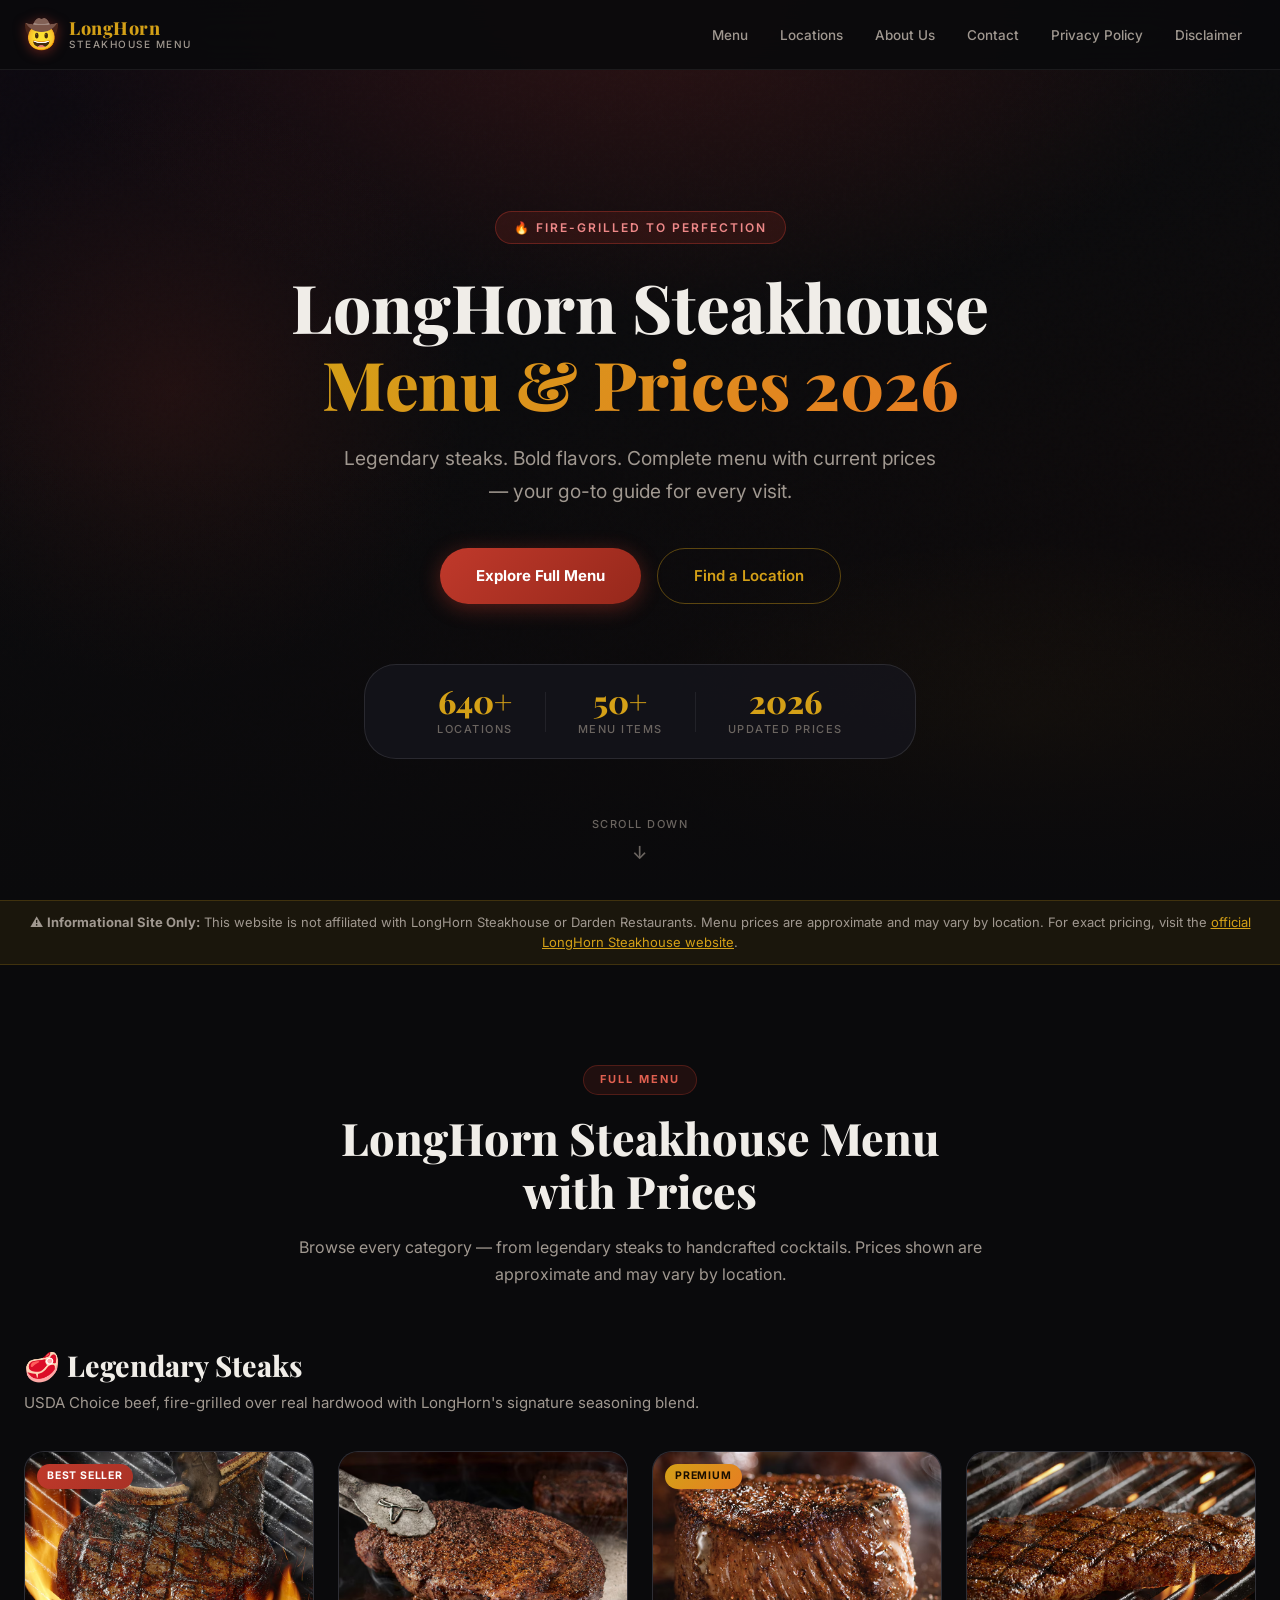
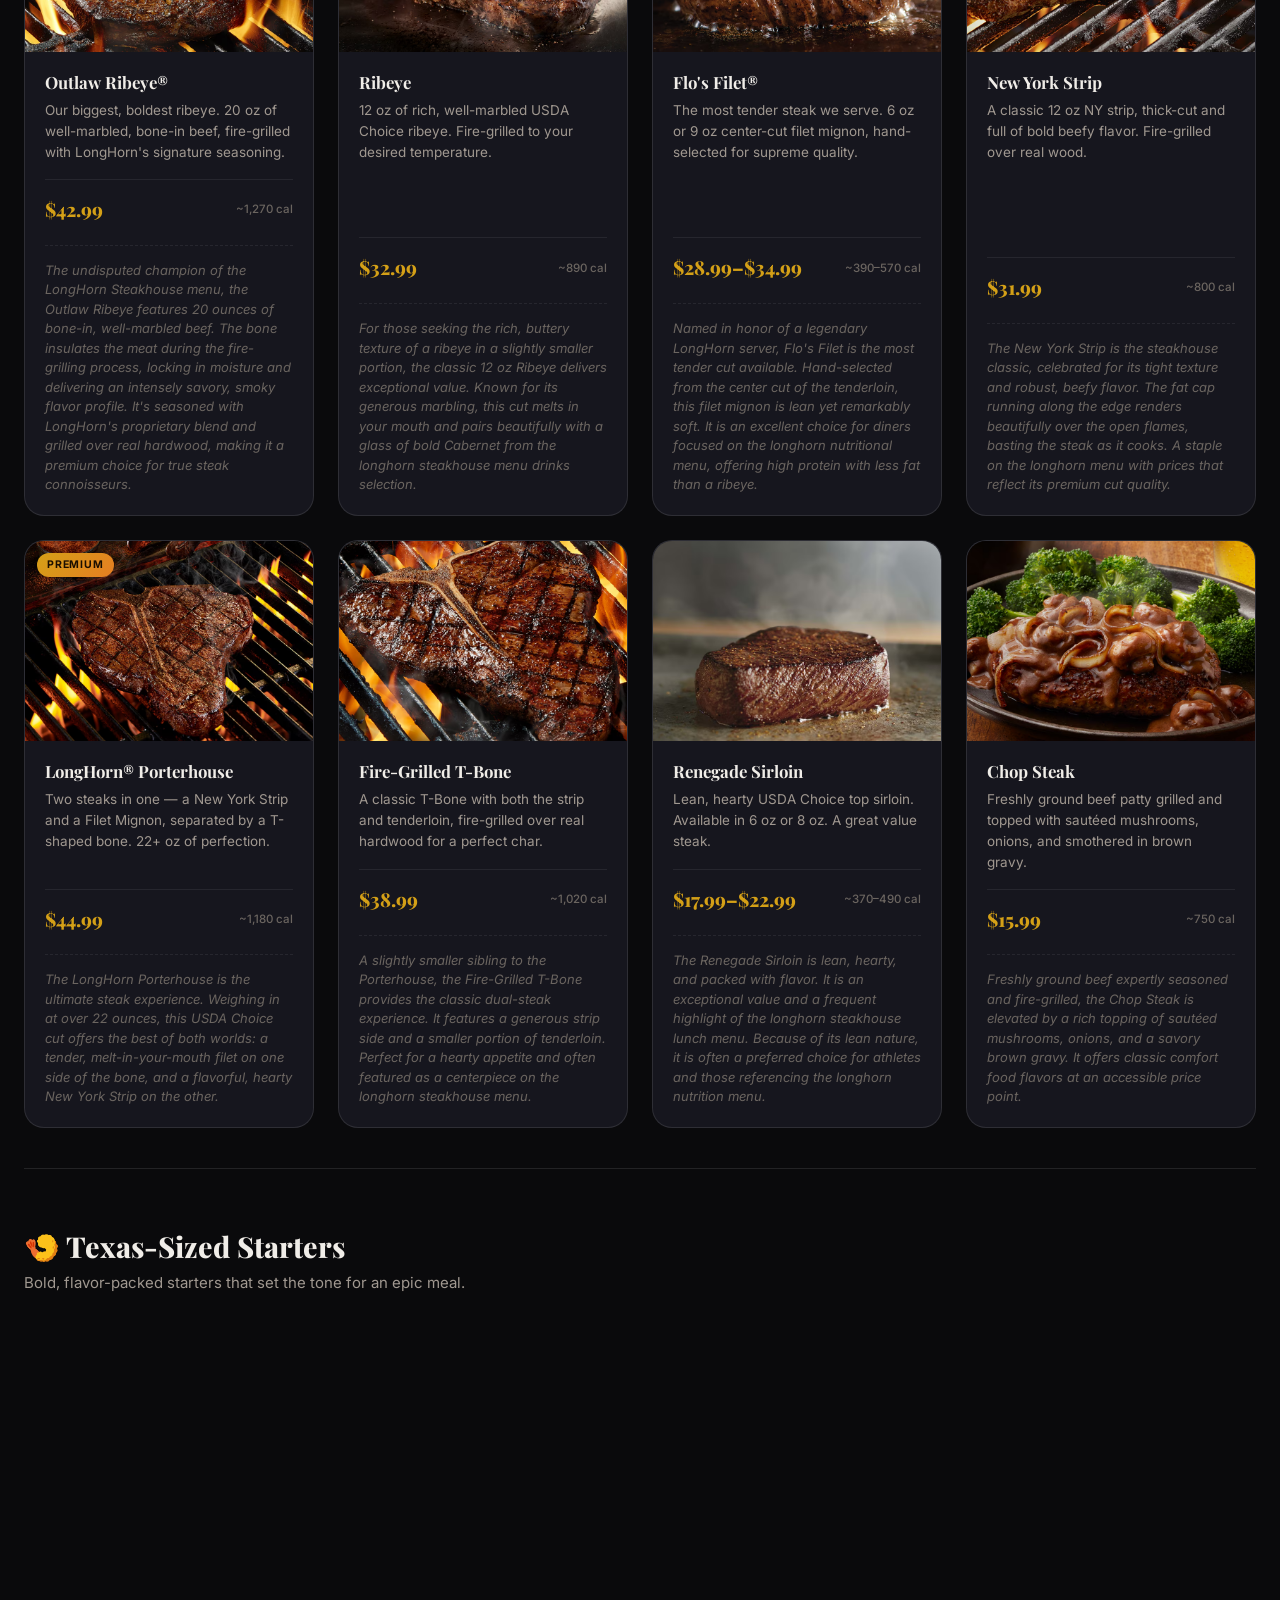
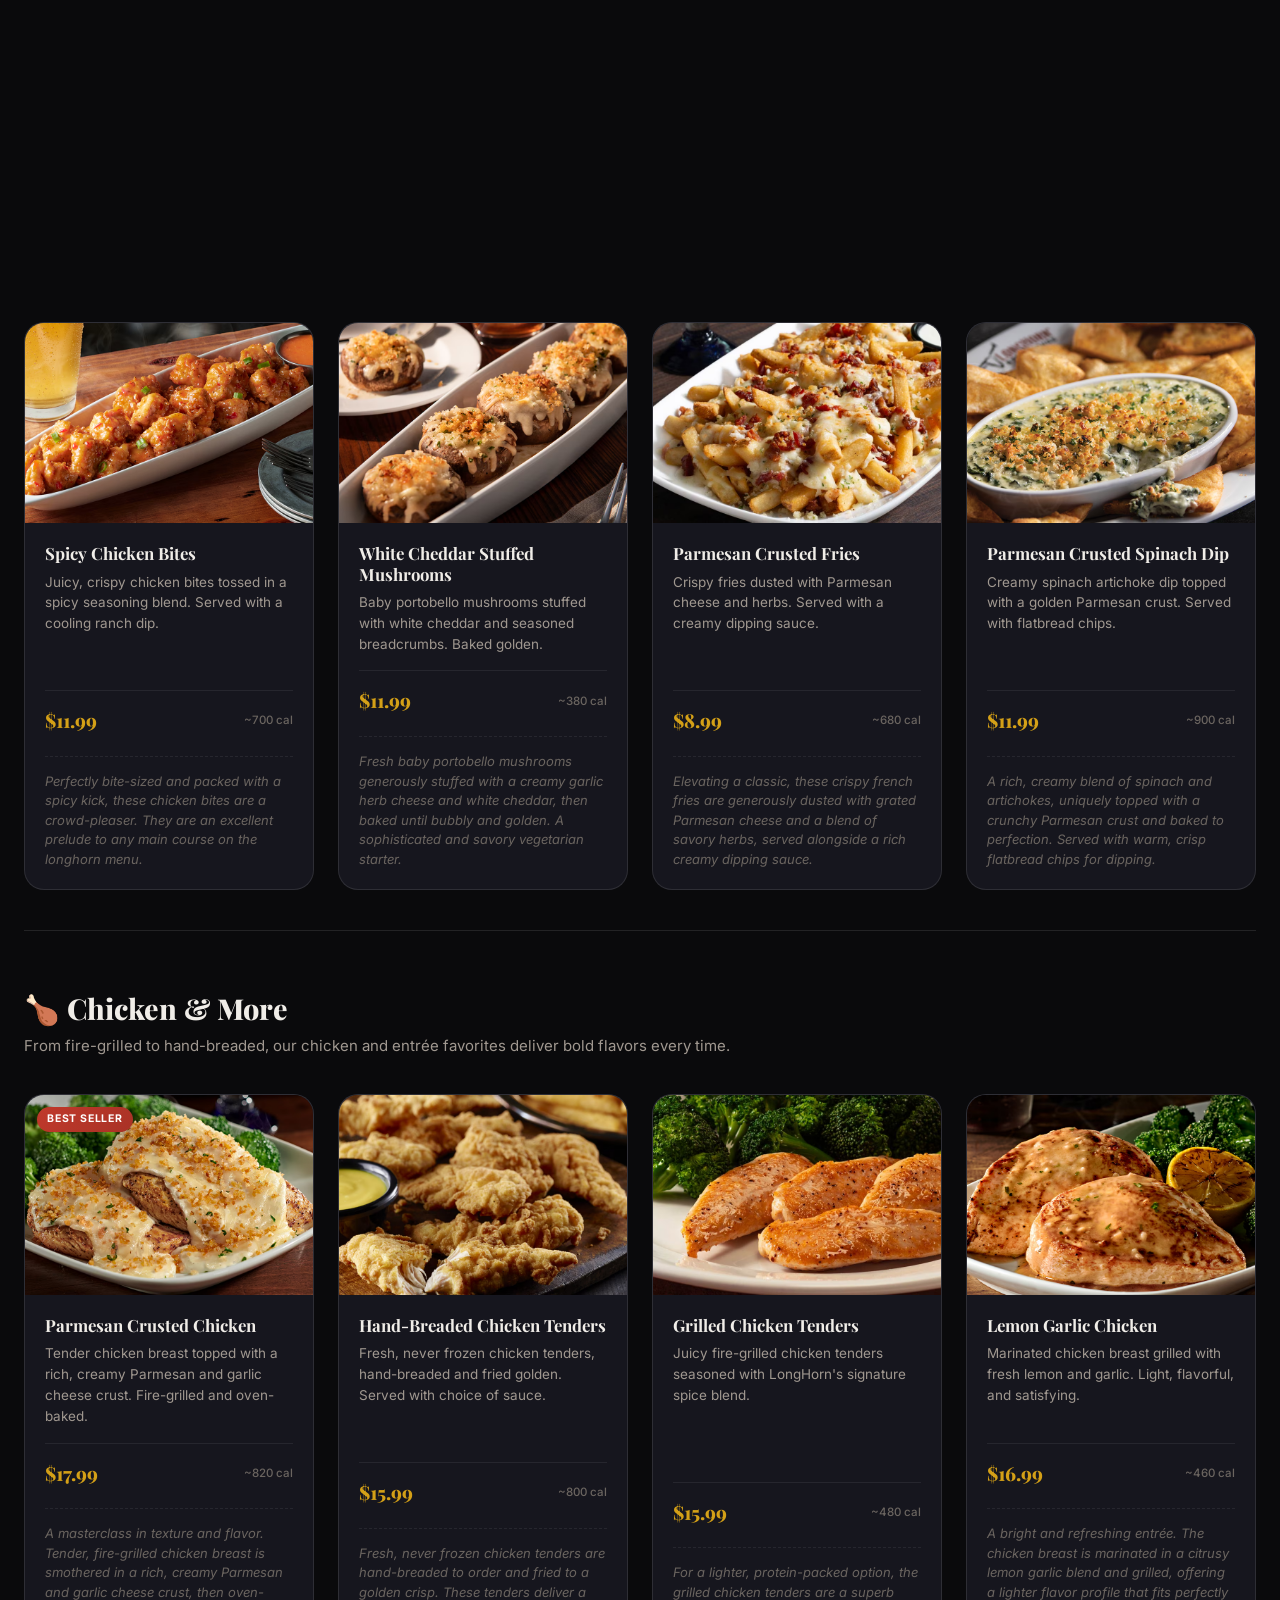
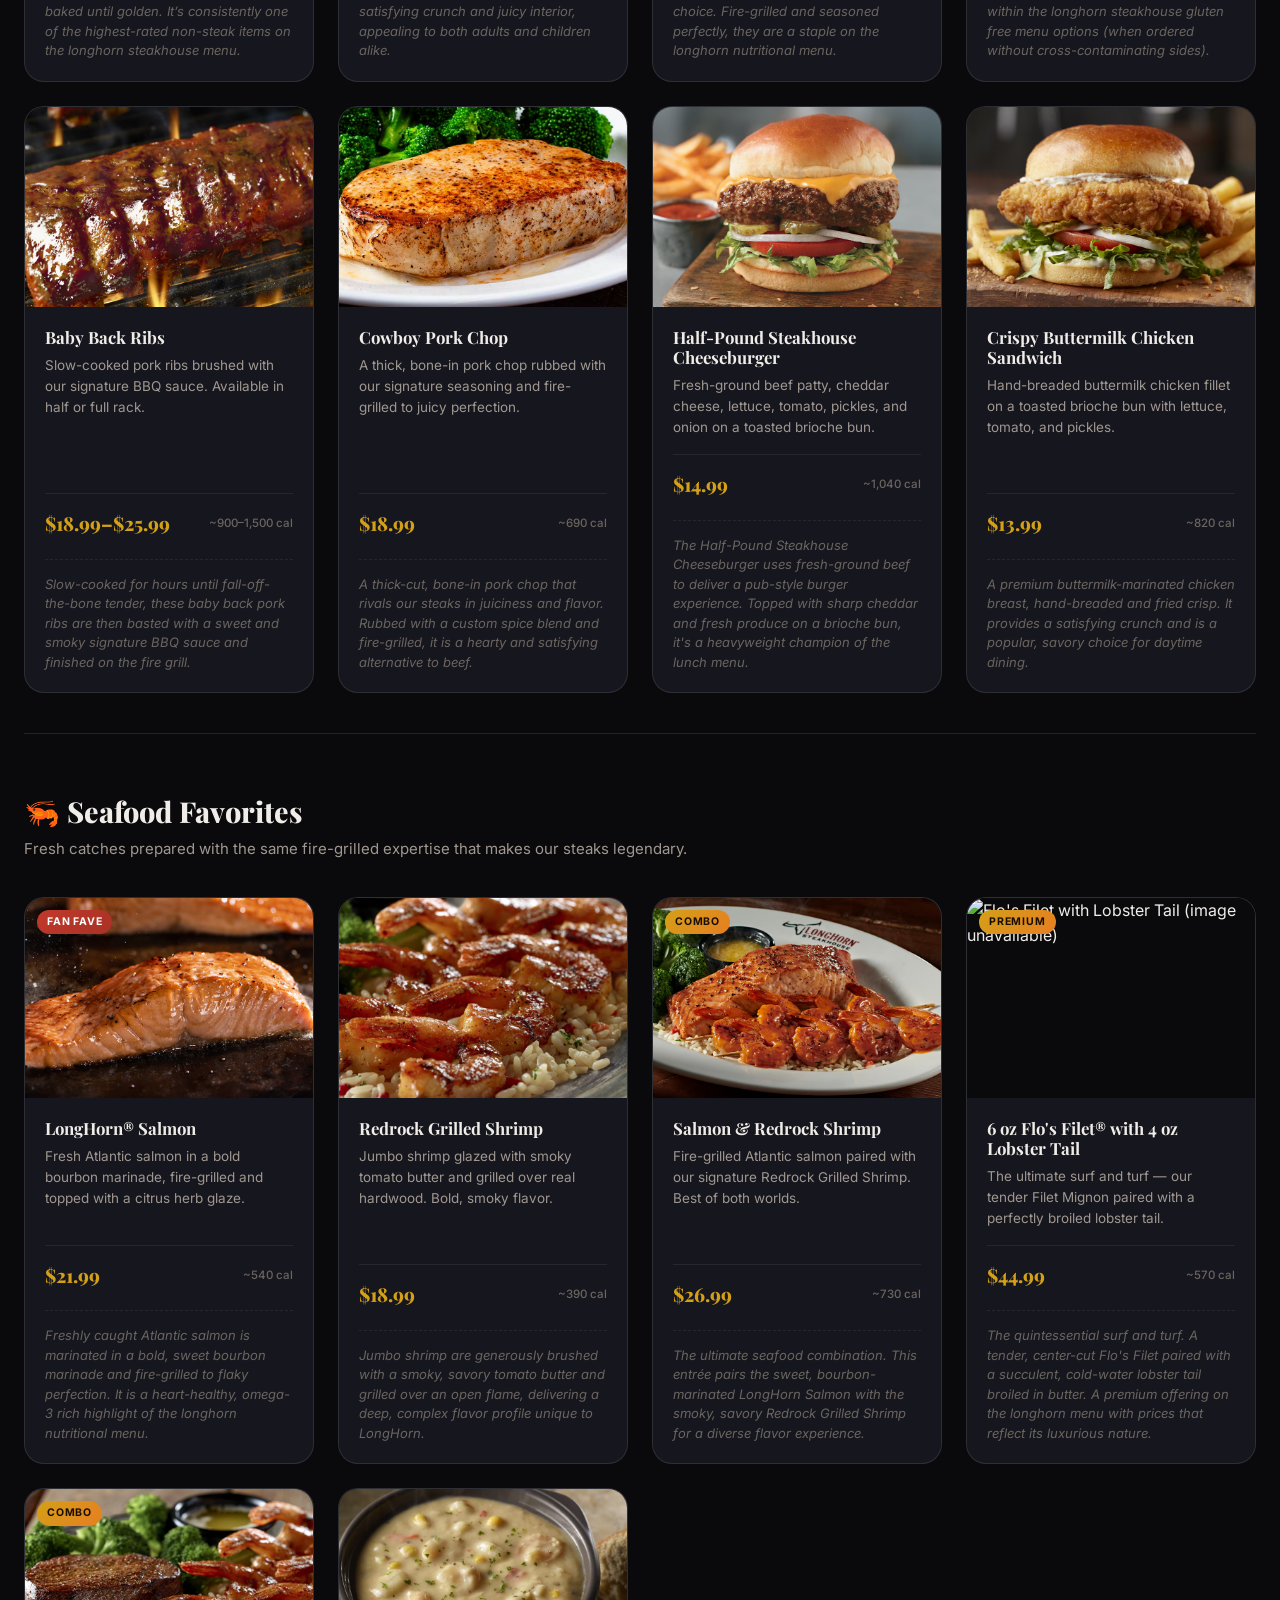
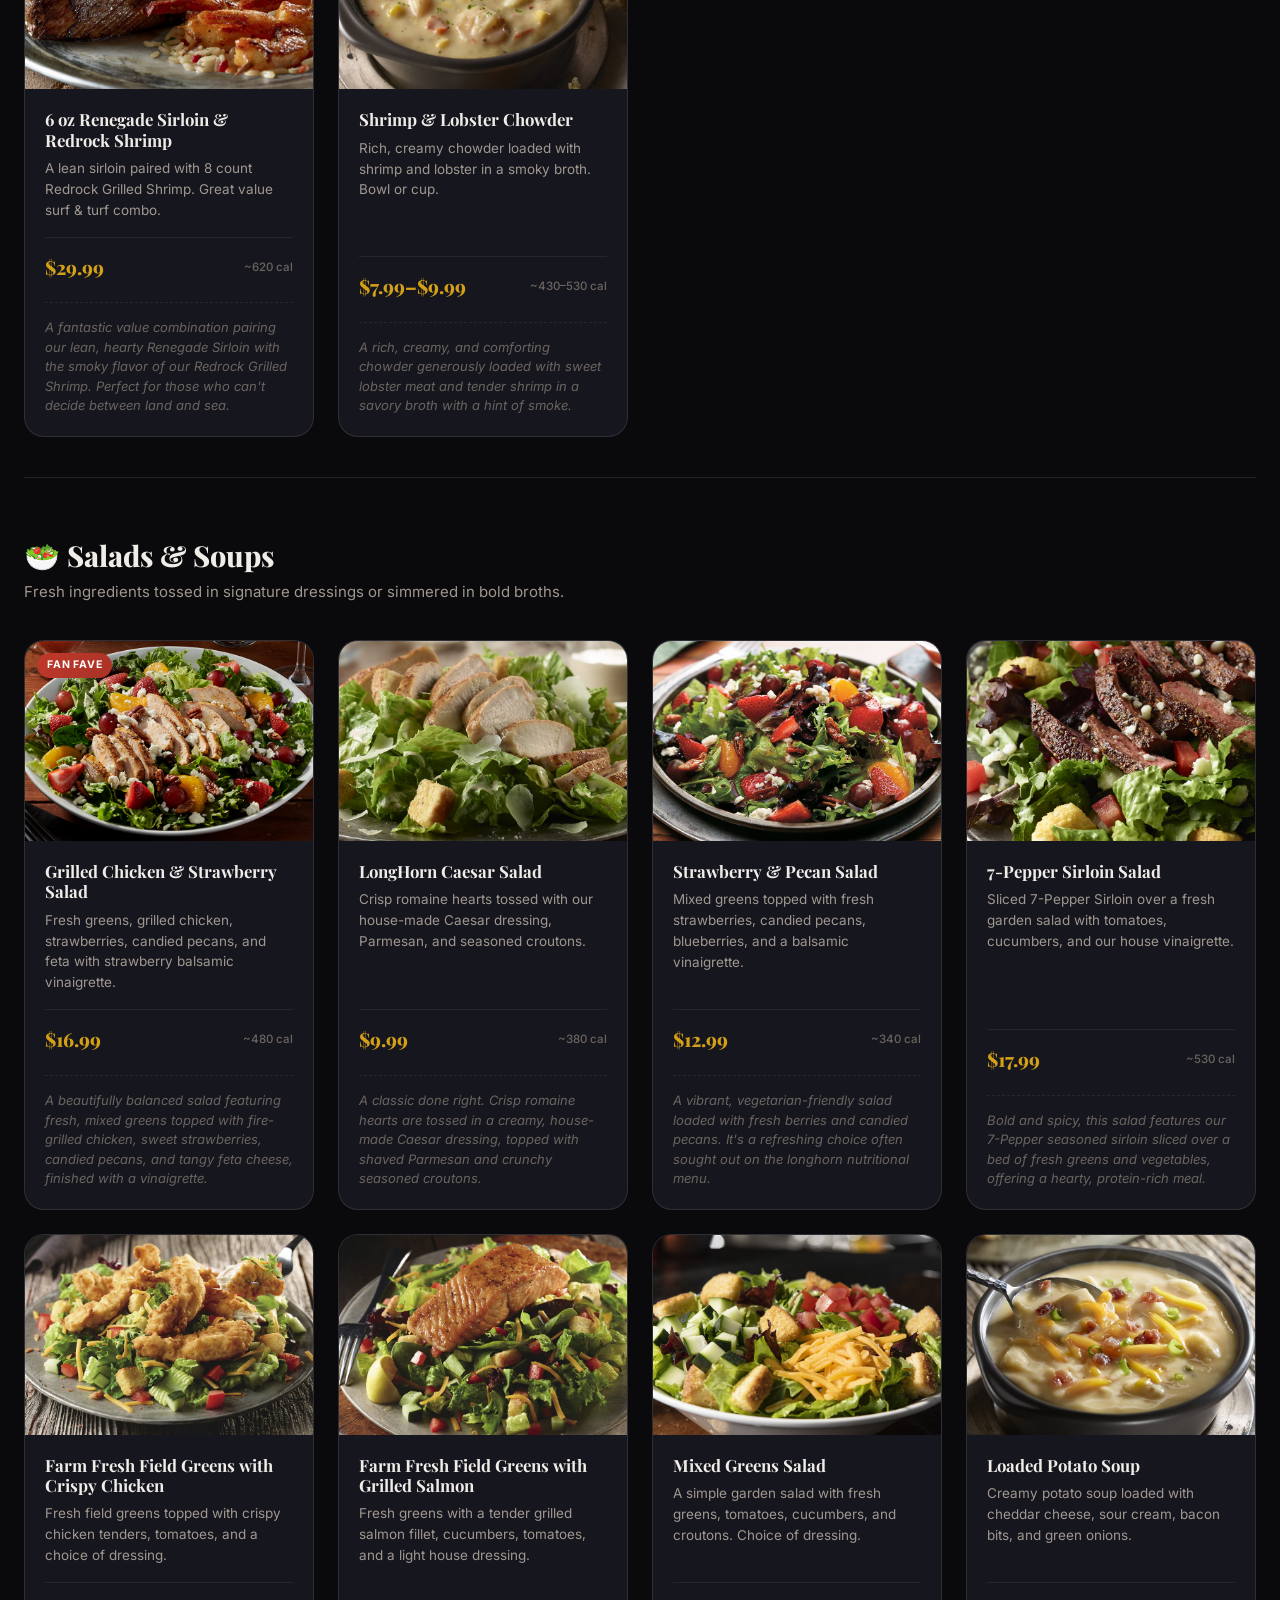
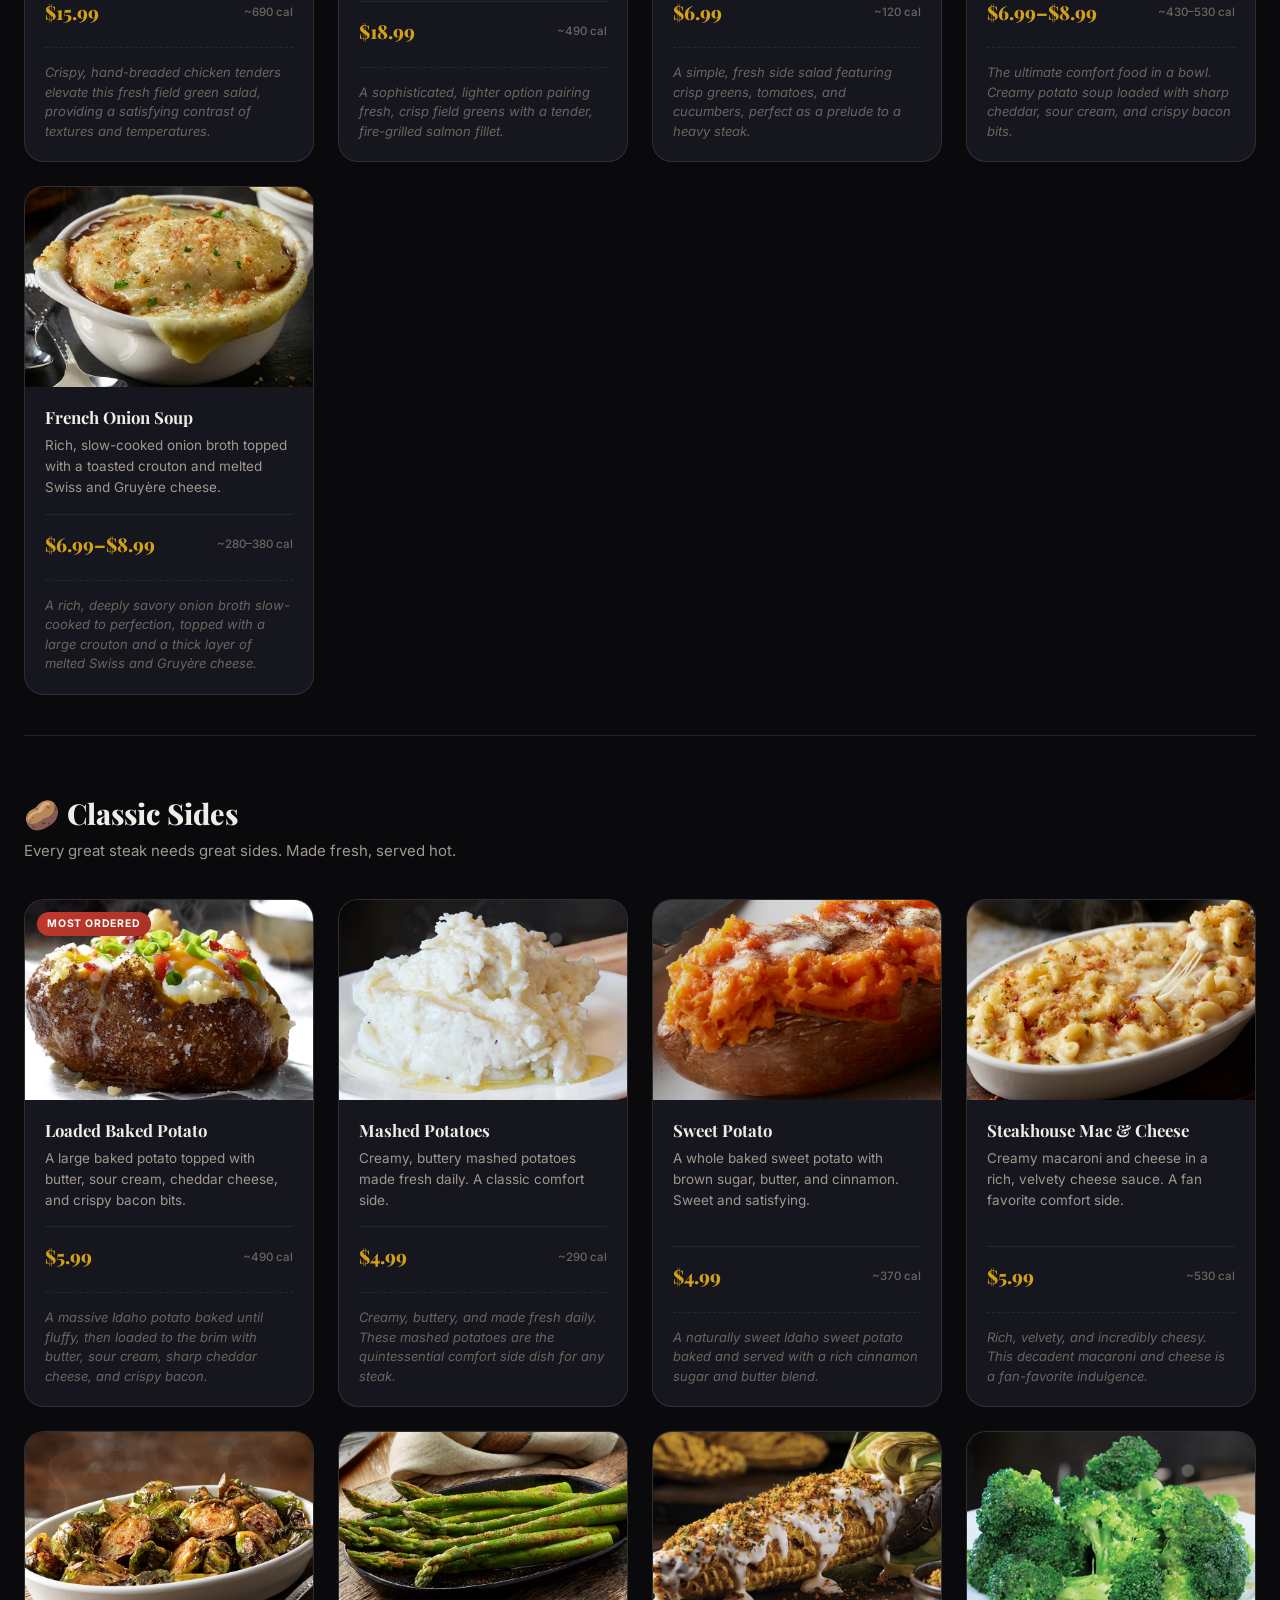
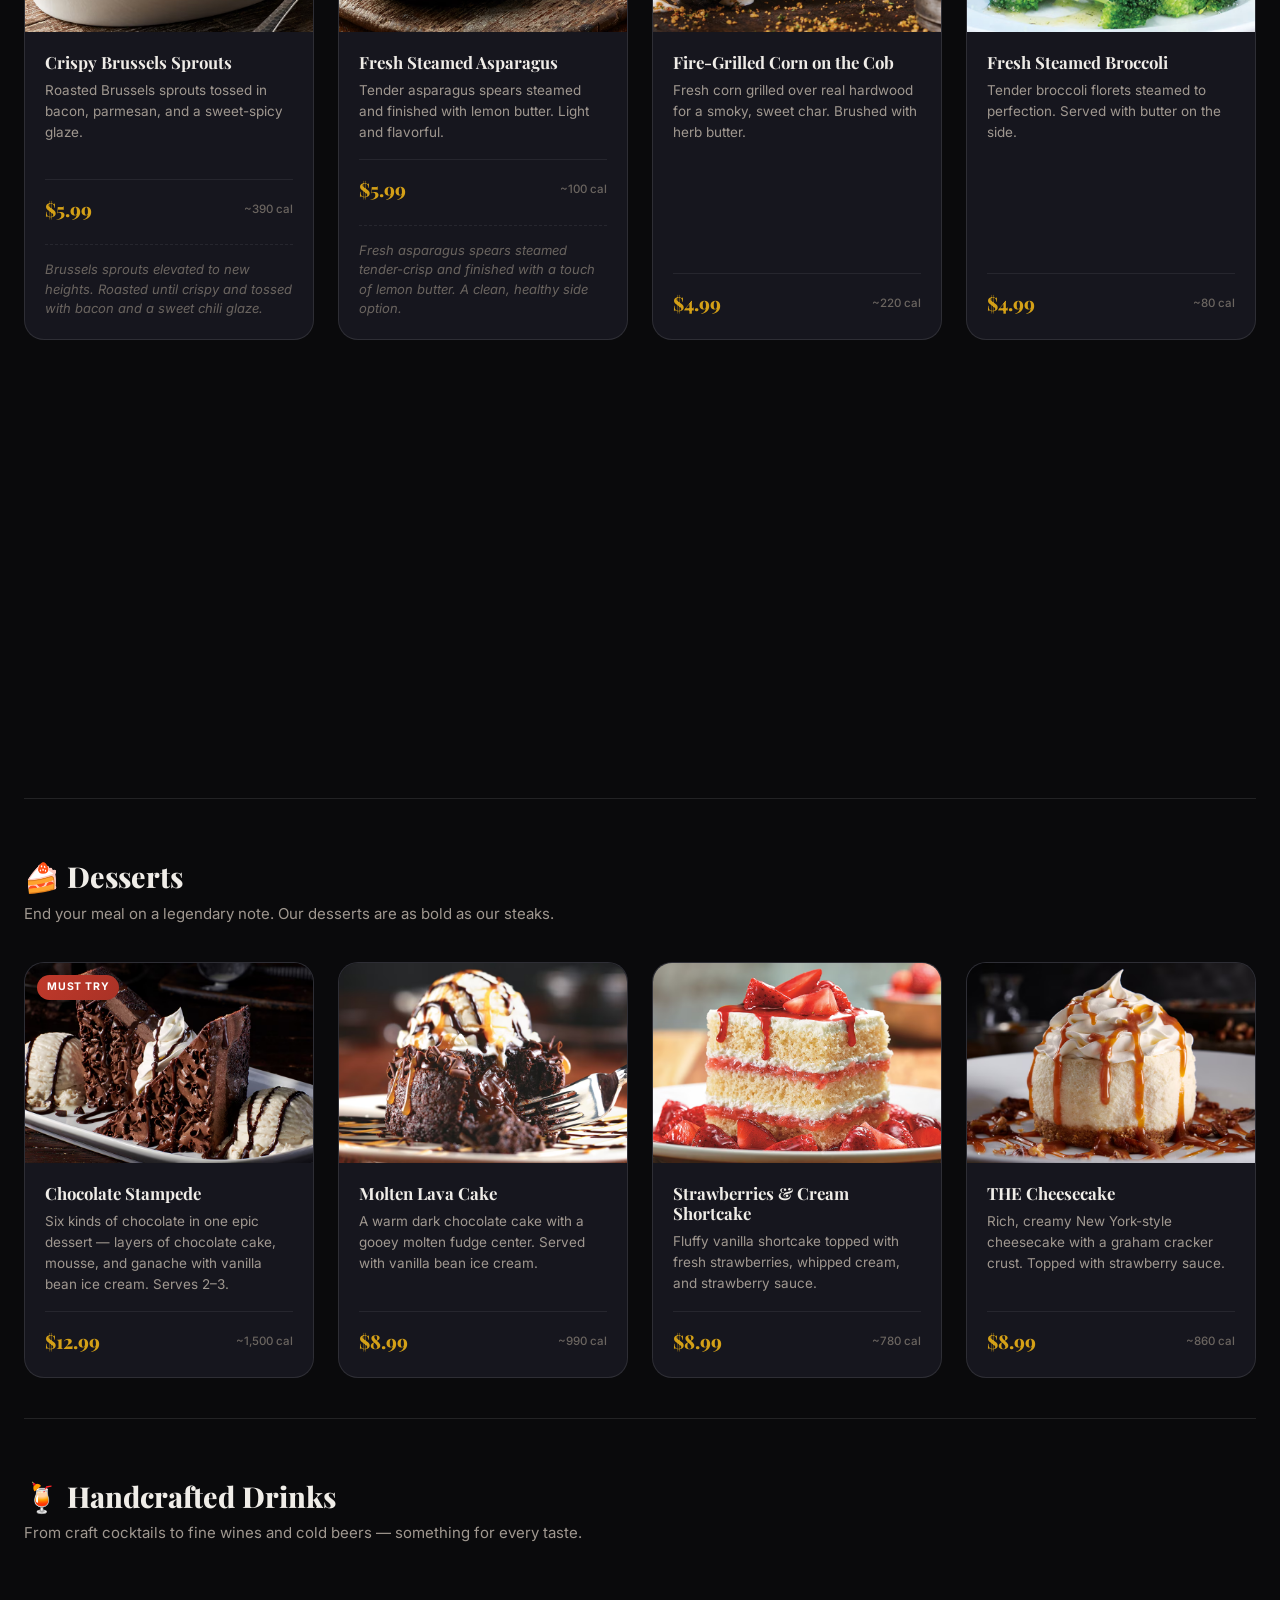
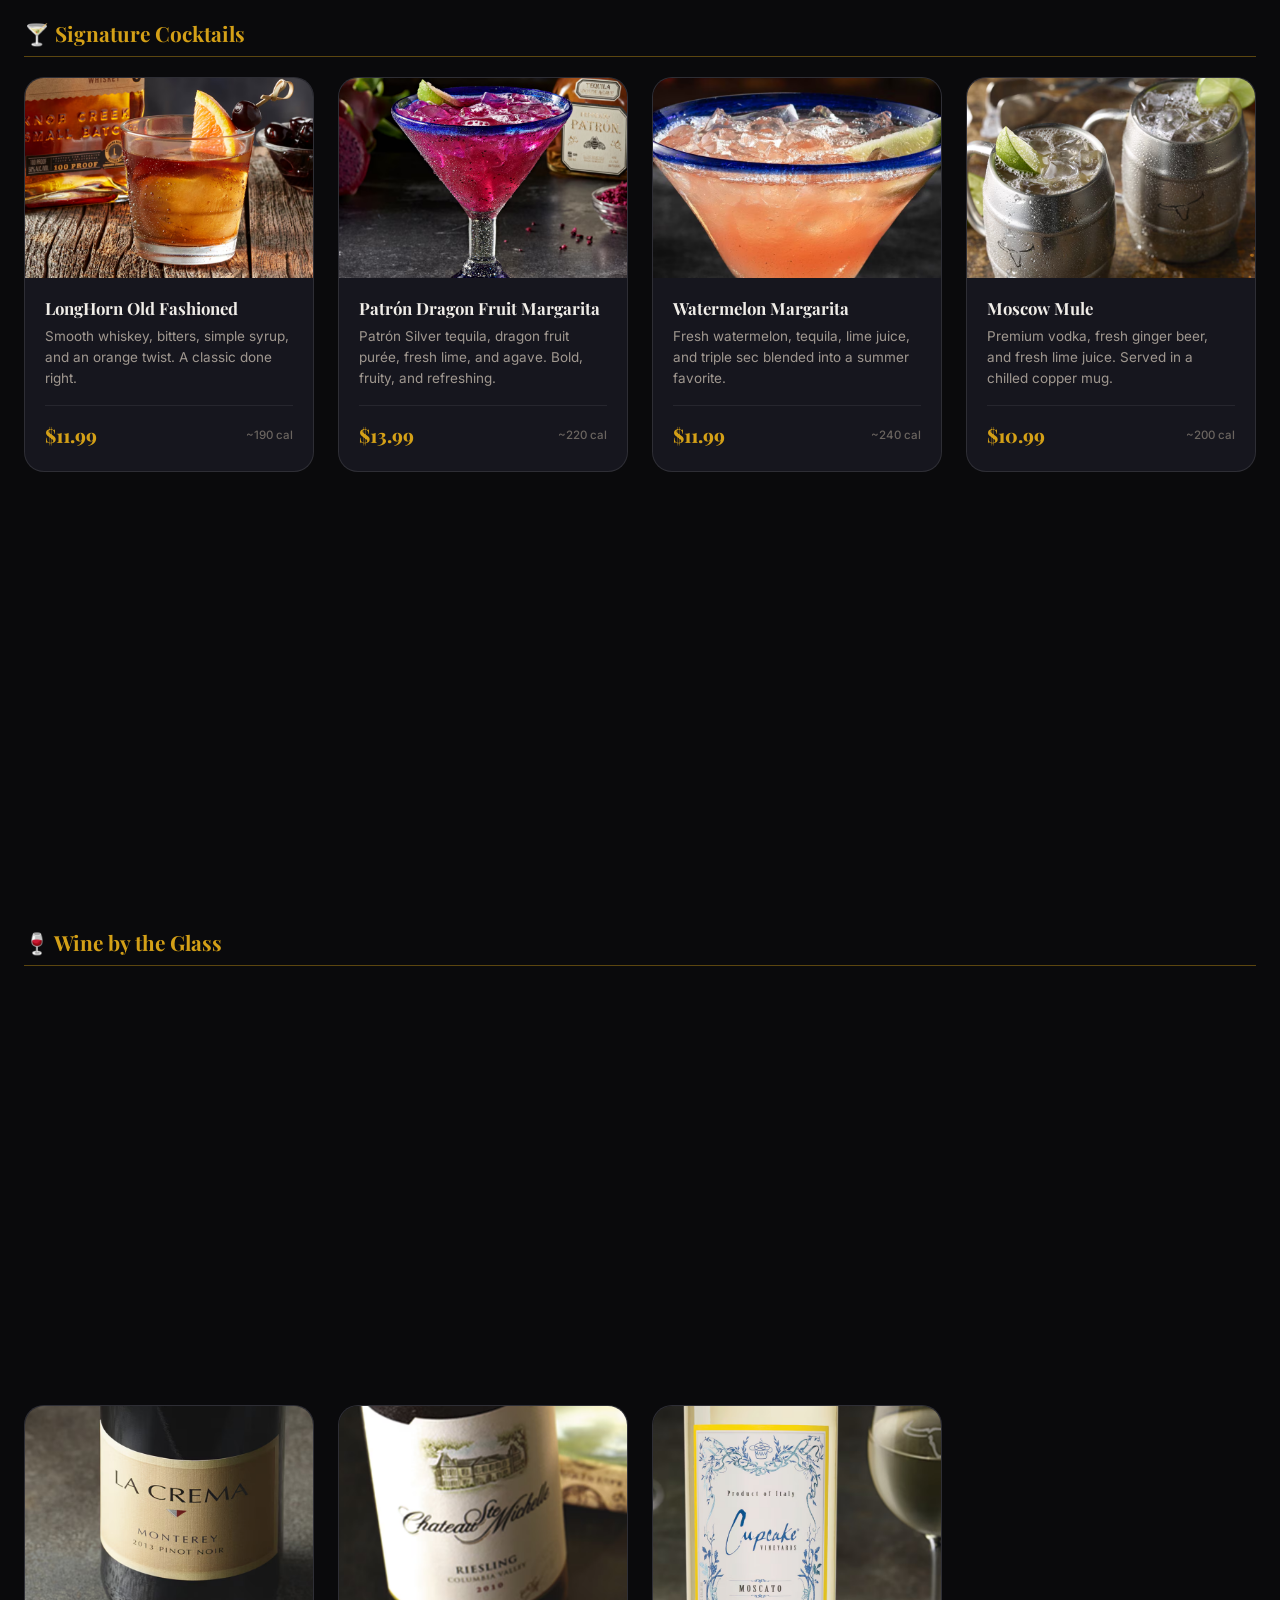
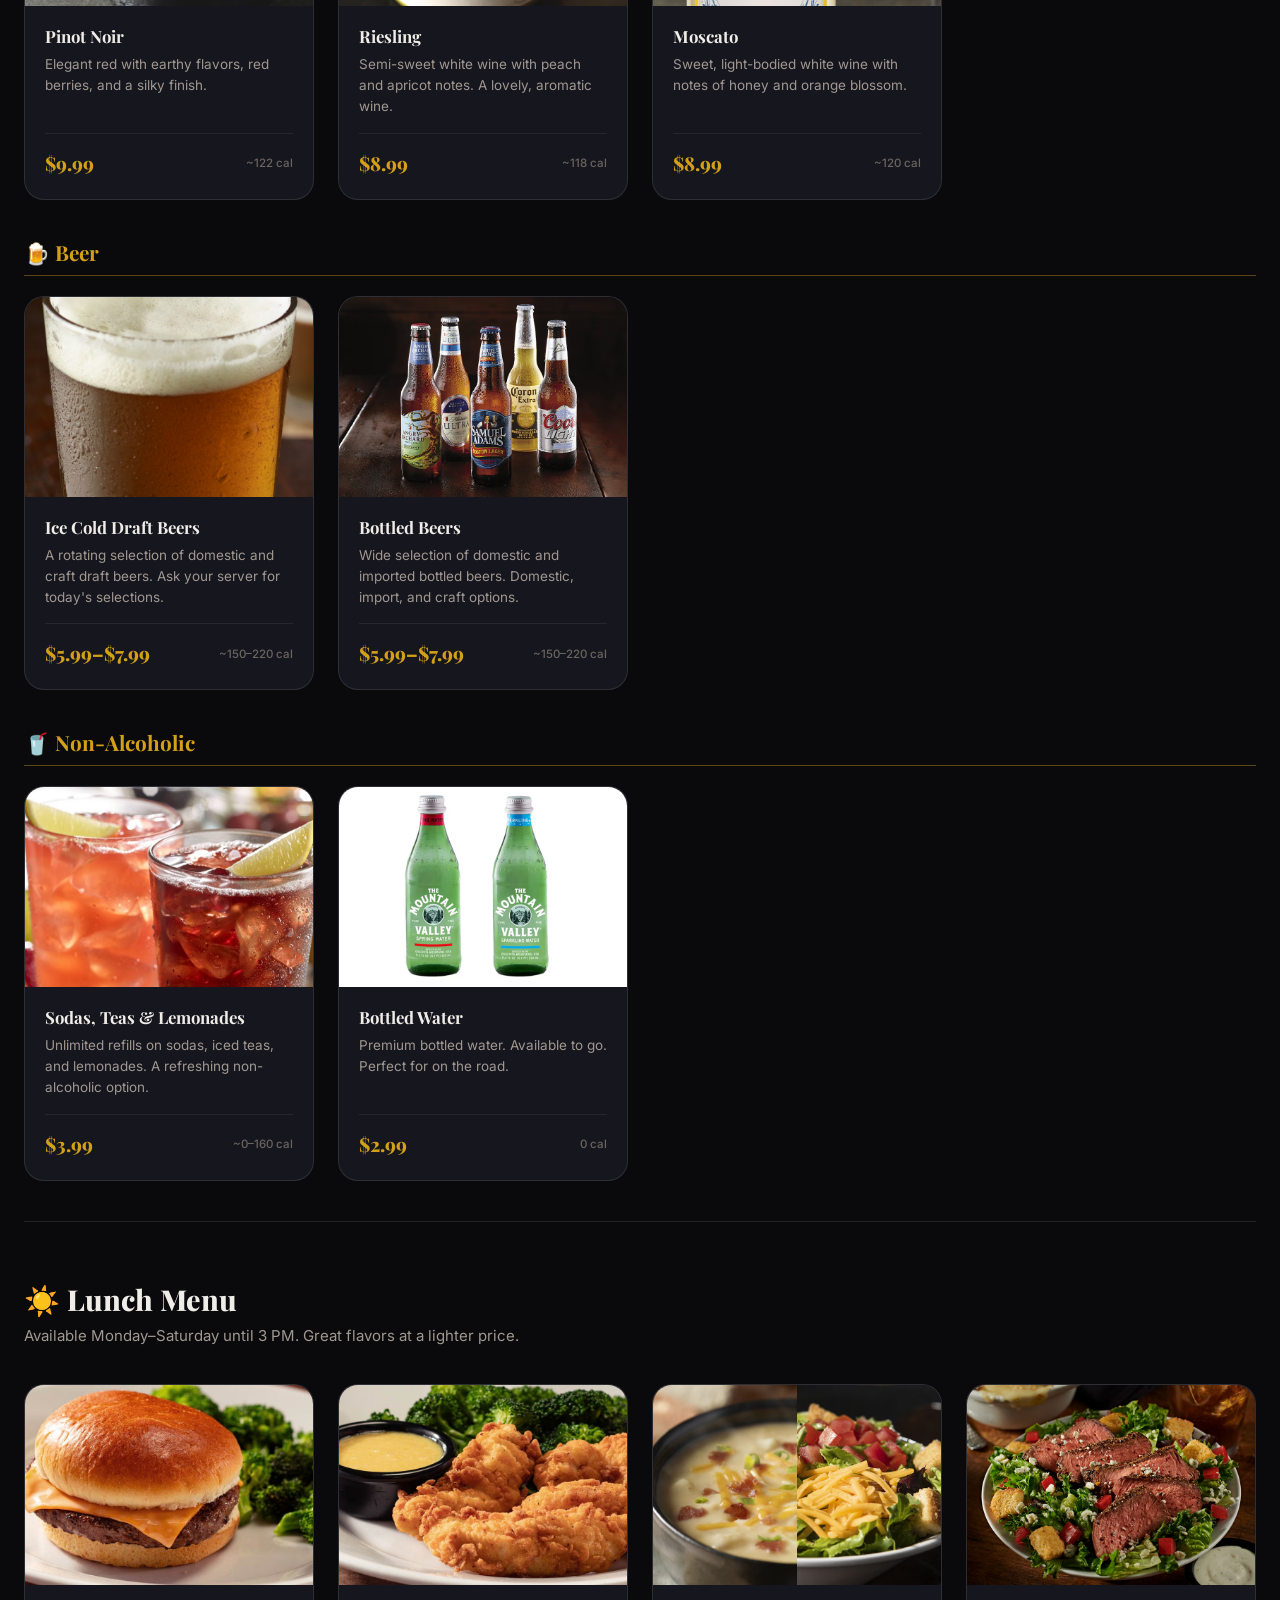
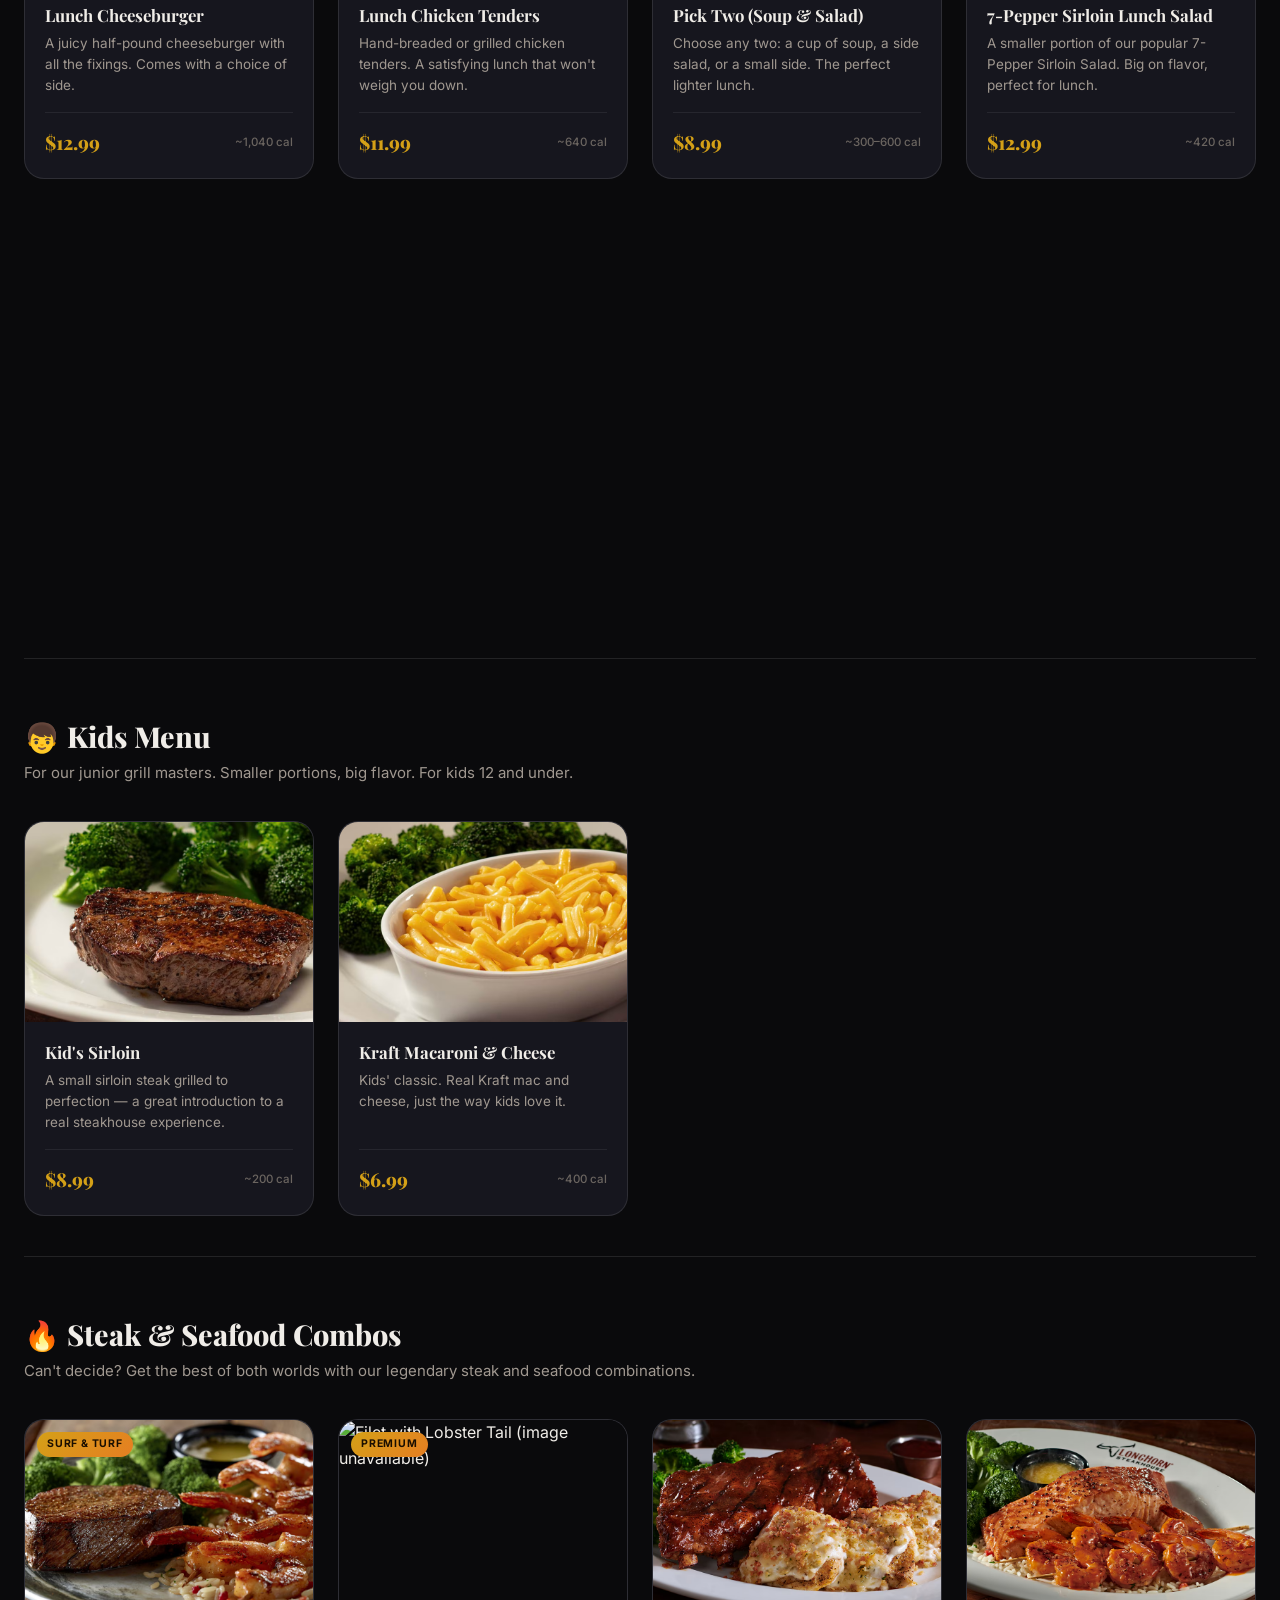
==== commit 8f5ebc75: "Update print statement from 'Hello' to 'Goodbye'" ====
--- a/index.html
+++ b/index.html
@@ -38,10 +38,10 @@
         <ul class="nav-links" id="nav-links" role="list">
           <li><a href="#menu" id="nav-menu">Menu</a></li>
           <li><a href="#locations" id="nav-locations">Locations</a></li>
-          <li><a href="About US" id="nav-about">About Us</a></li>
-          <li><a href="Contact US" id="nav-contact">Contact</a></li>
-          <li><a href="Privacy Policy" id="nav-privacy">Privacy Policy</a></li>
-          <li><a href="Dislciamer" id="nav-disclaimer">Disclaimer</a></li>
+          <li><a href="about-us" id="nav-about">About Us</a></li>
+          <li><a href="contact-us" id="nav-contact">Contact</a></li>
+          <li><a href="privacy-policy" id="nav-privacy">Privacy Policy</a></li>
+          <li><a href="disclaimer" id="nav-disclaimer">Disclaimer</a></li>
         </ul>
       </div>
     </nav>
@@ -2032,16 +2032,16 @@
             <li><a href="index.html" id="footer-home">Home</a></li>
             <li><a href="#menu" id="footer-menu">Full Menu</a></li>
             <li><a href="#locations" id="footer-locations">Locations</a></li>
-            <li><a href="About US" id="footer-about">About Us</a></li>
-            <li><a href="Contact US" id="footer-contact">Contact</a></li>
+            <li><a href="about-us" id="footer-about">About Us</a></li>
+            <li><a href="contact-us" id="footer-contact">Contact</a></li>
           </ul>
         </div>
 
         <div class="footer-links">
           <h4>Legal</h4>
           <ul>
-            <li><a href="Privacy Policy" id="footer-privacy">Privacy Policy</a></li>
-            <li><a href="Dislciamer" id="footer-disclaimer">Disclaimer</a></li>
+            <li><a href="privacy-policy" id="footer-privacy">Privacy Policy</a></li>
+            <li><a href="disclaimer" id="footer-disclaimer">Disclaimer</a></li>
             <li><a href="https://longhornsteakhouse.com" target="_blank" rel="noopener noreferrer" id="footer-official">Official Site</a></li>
           </ul>
         </div>
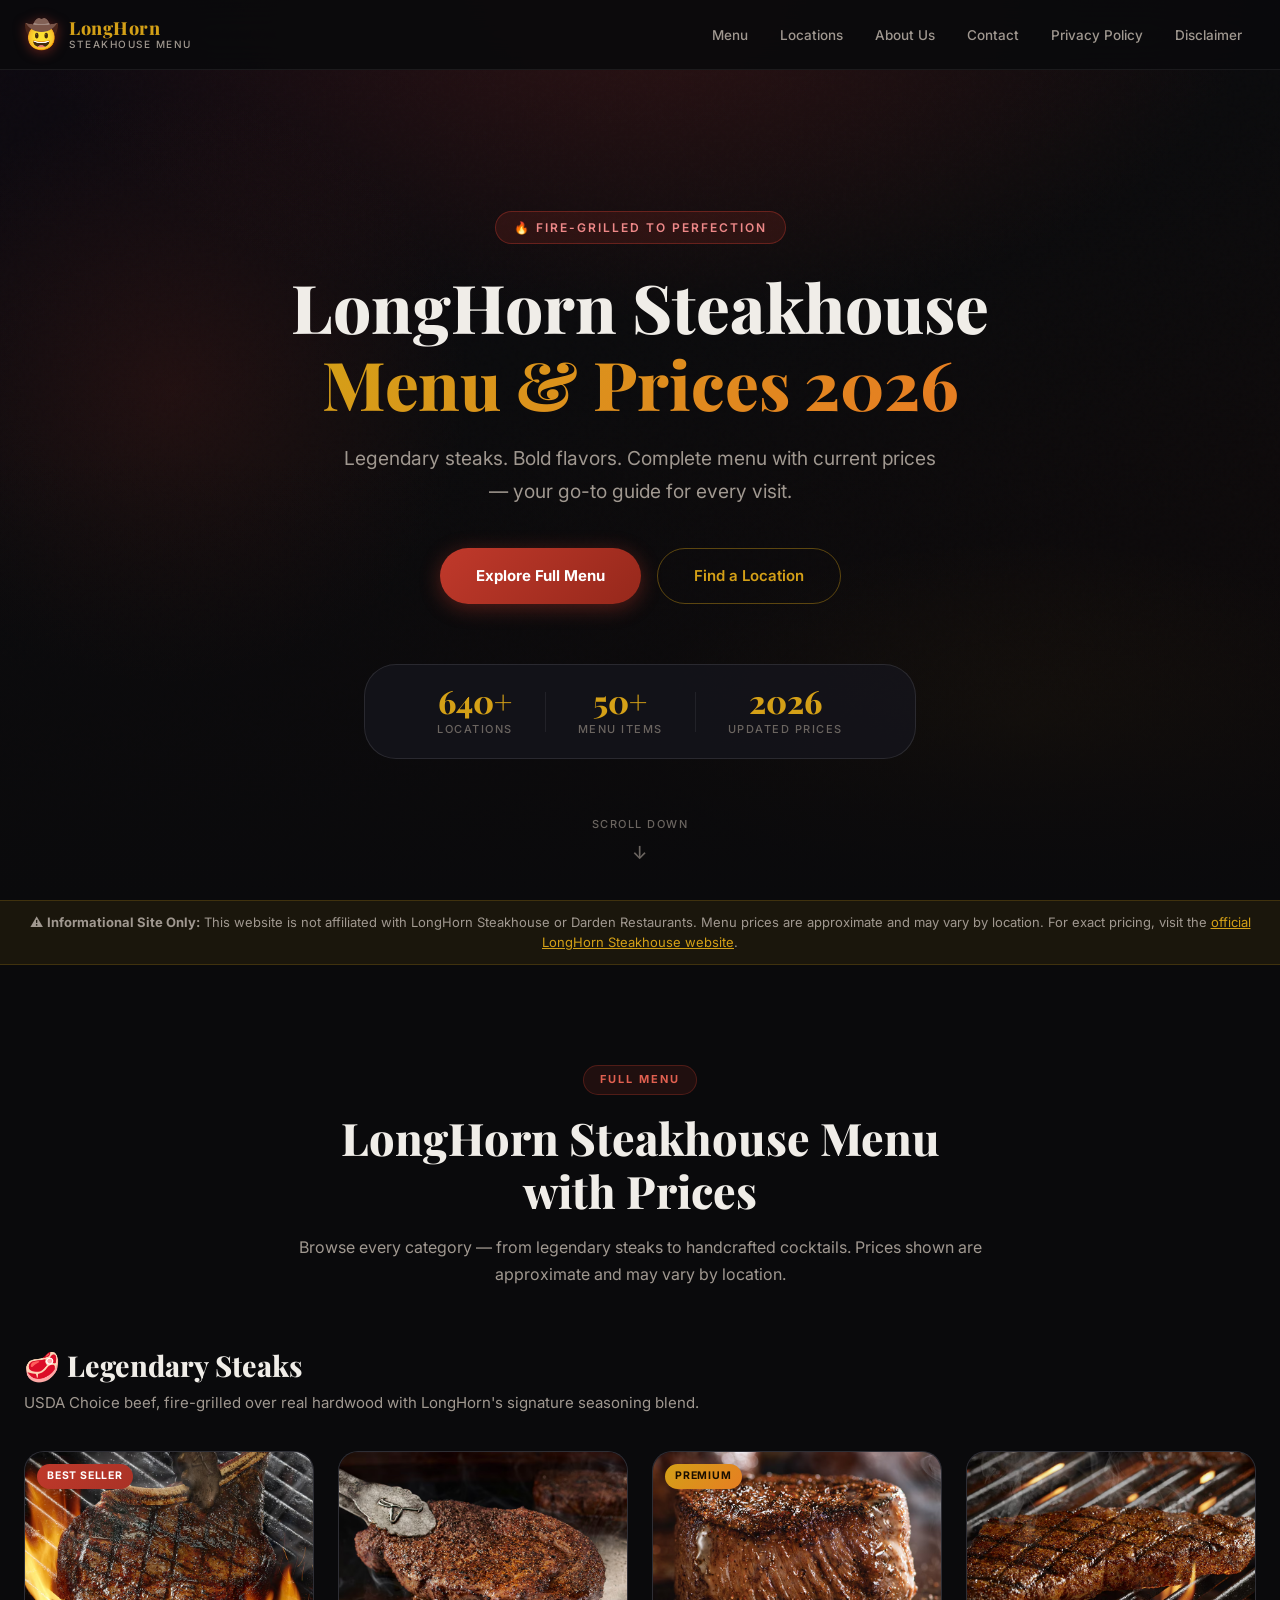
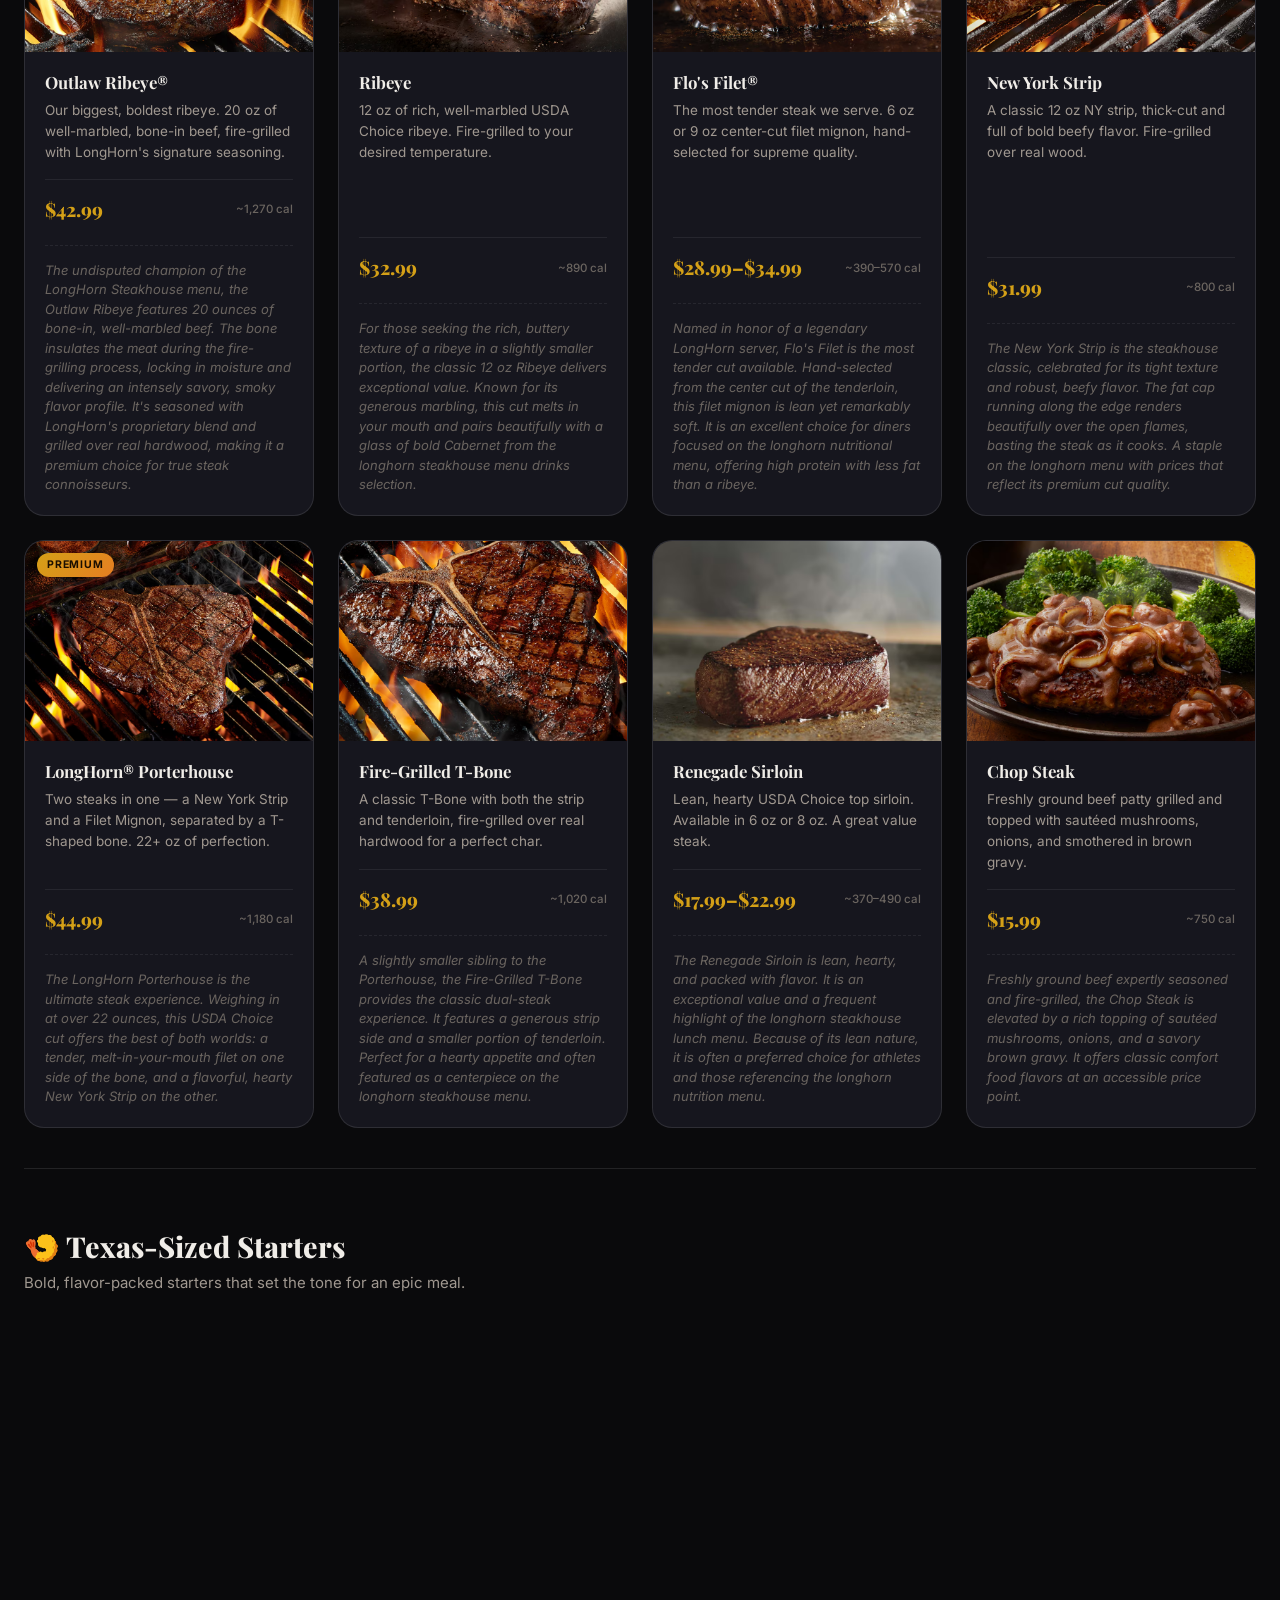
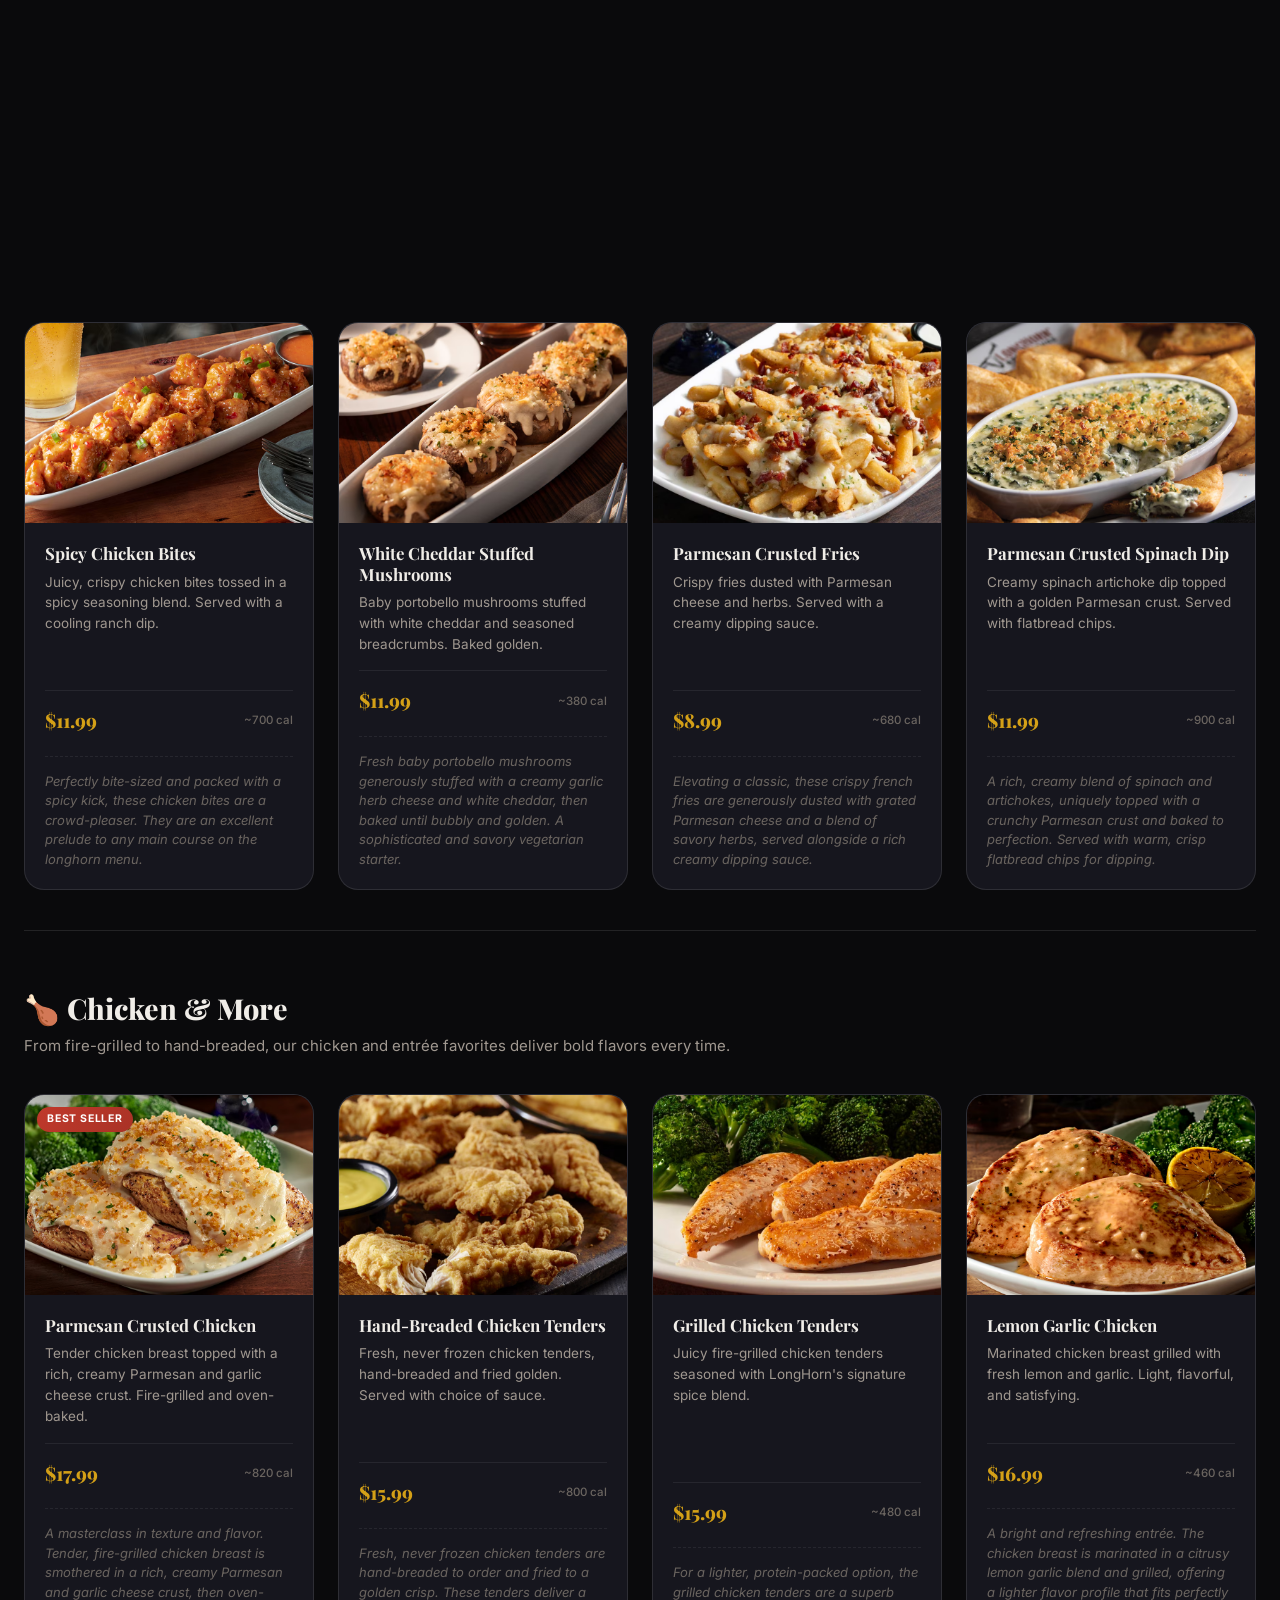
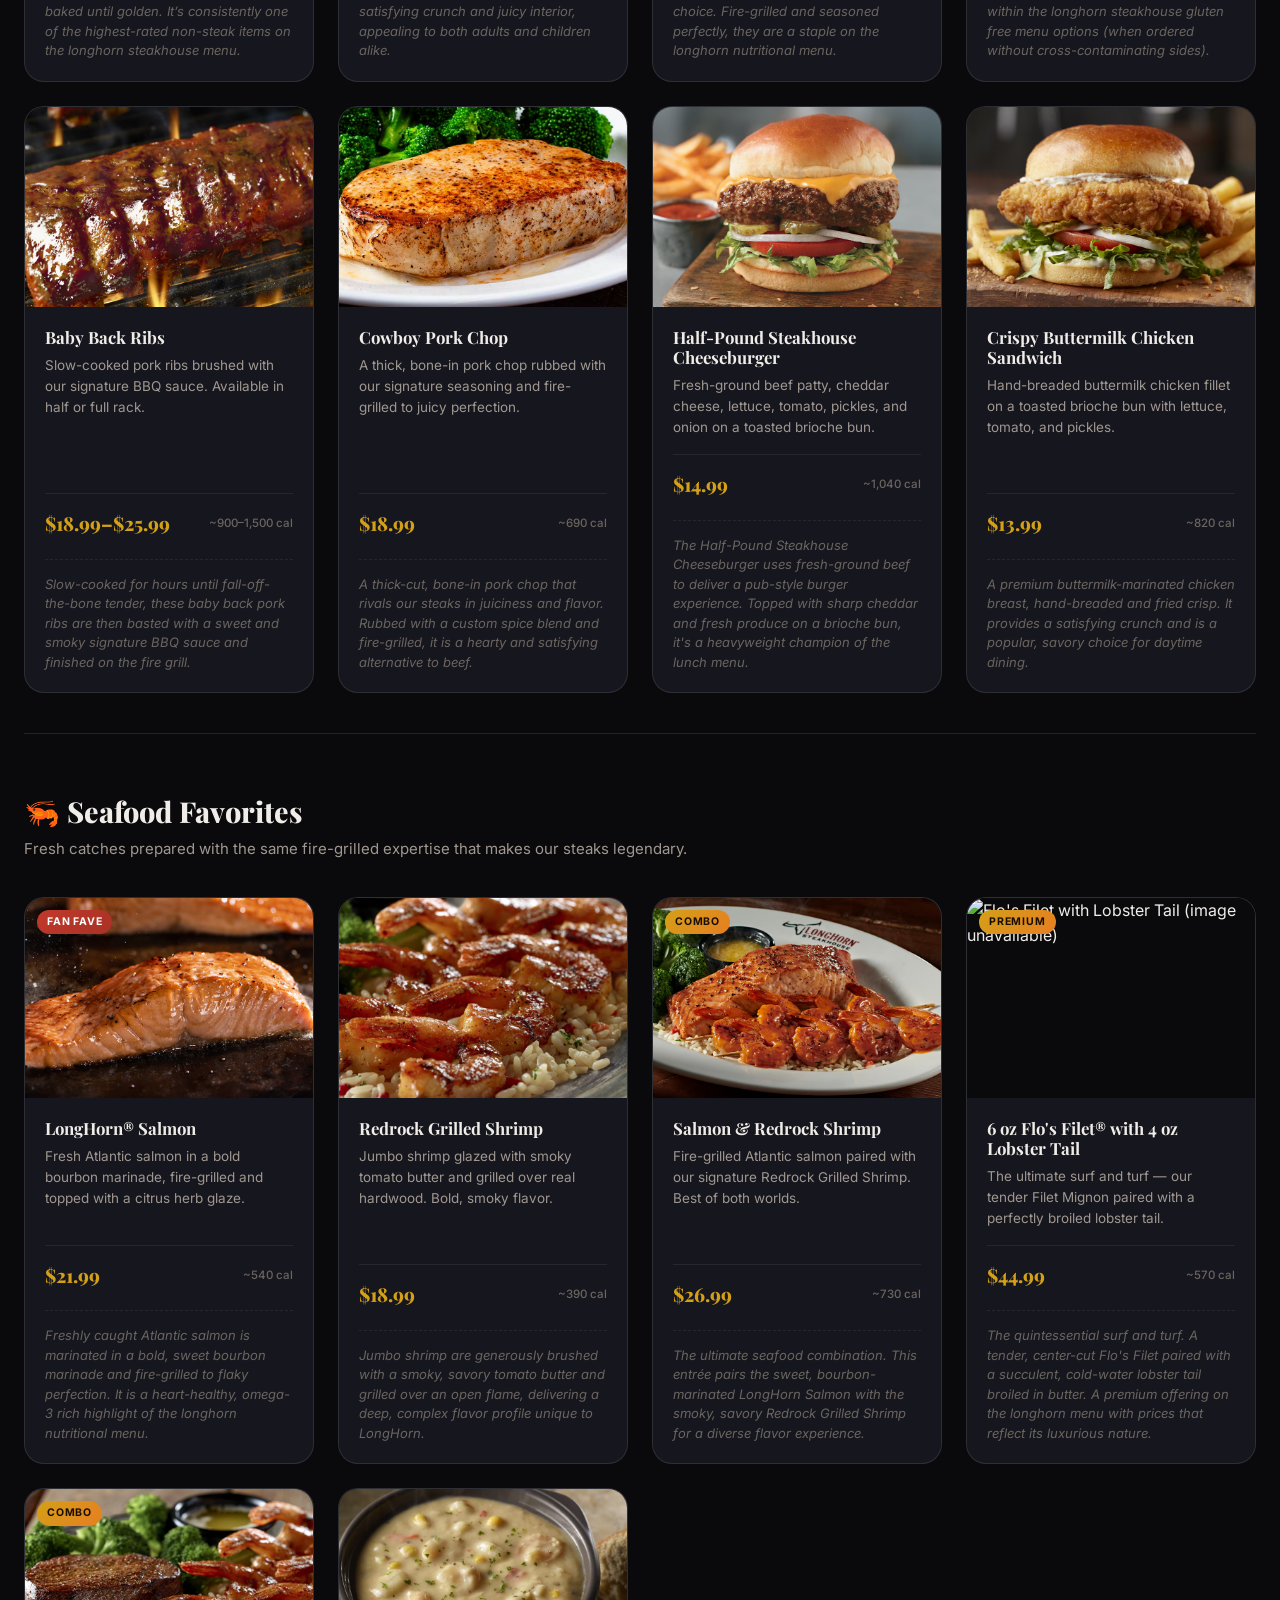
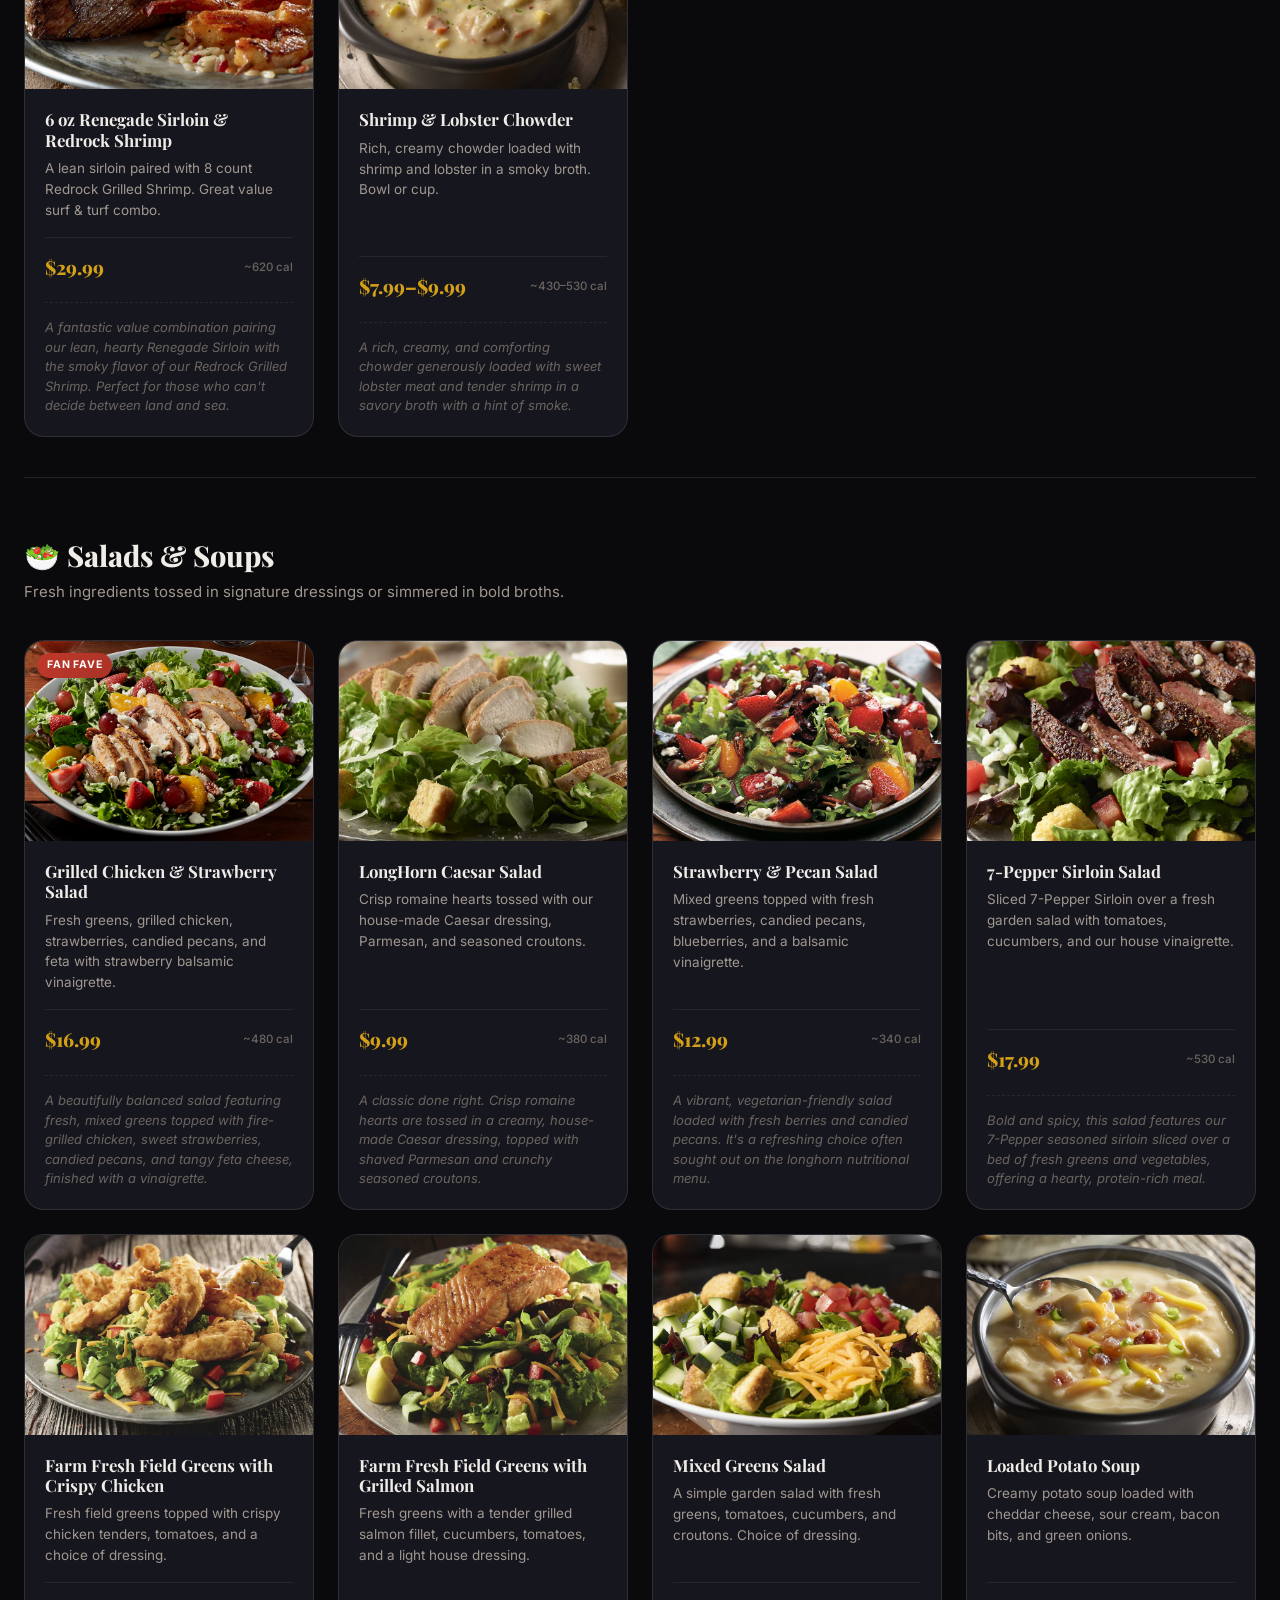
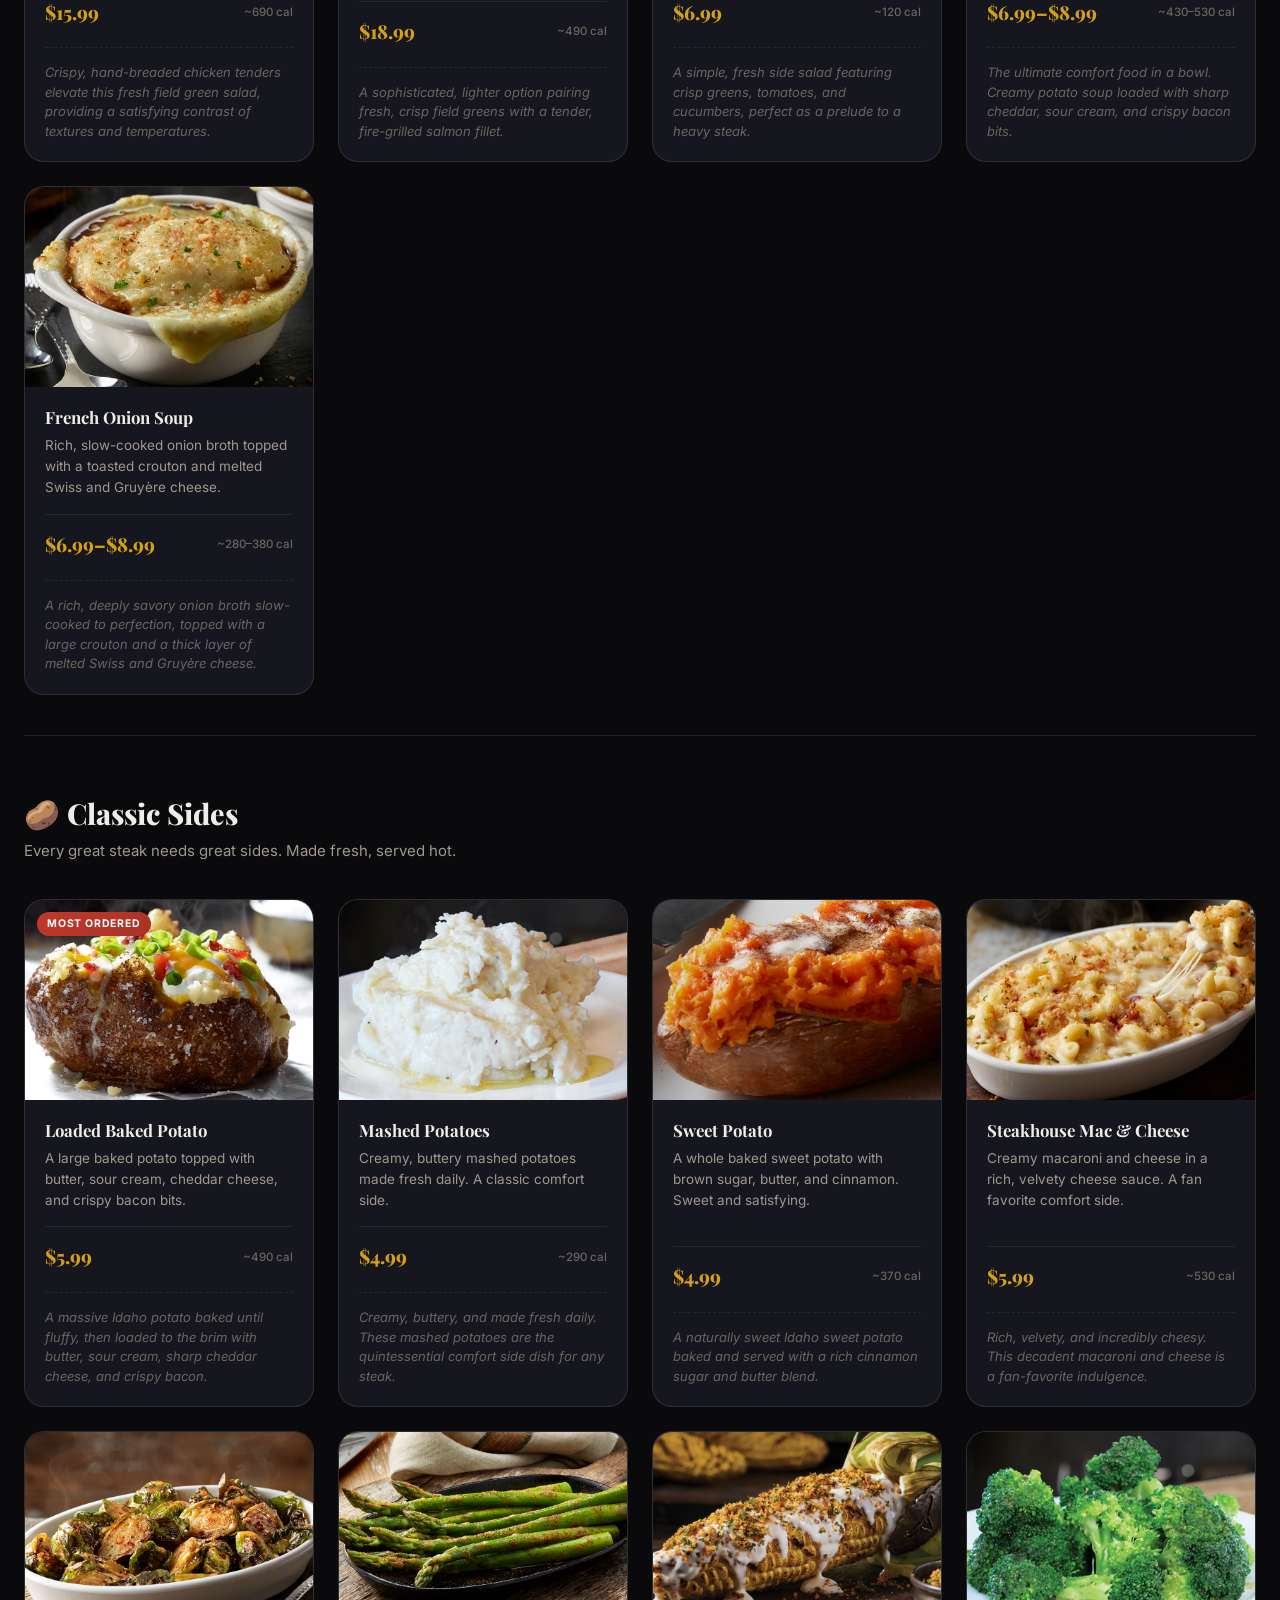
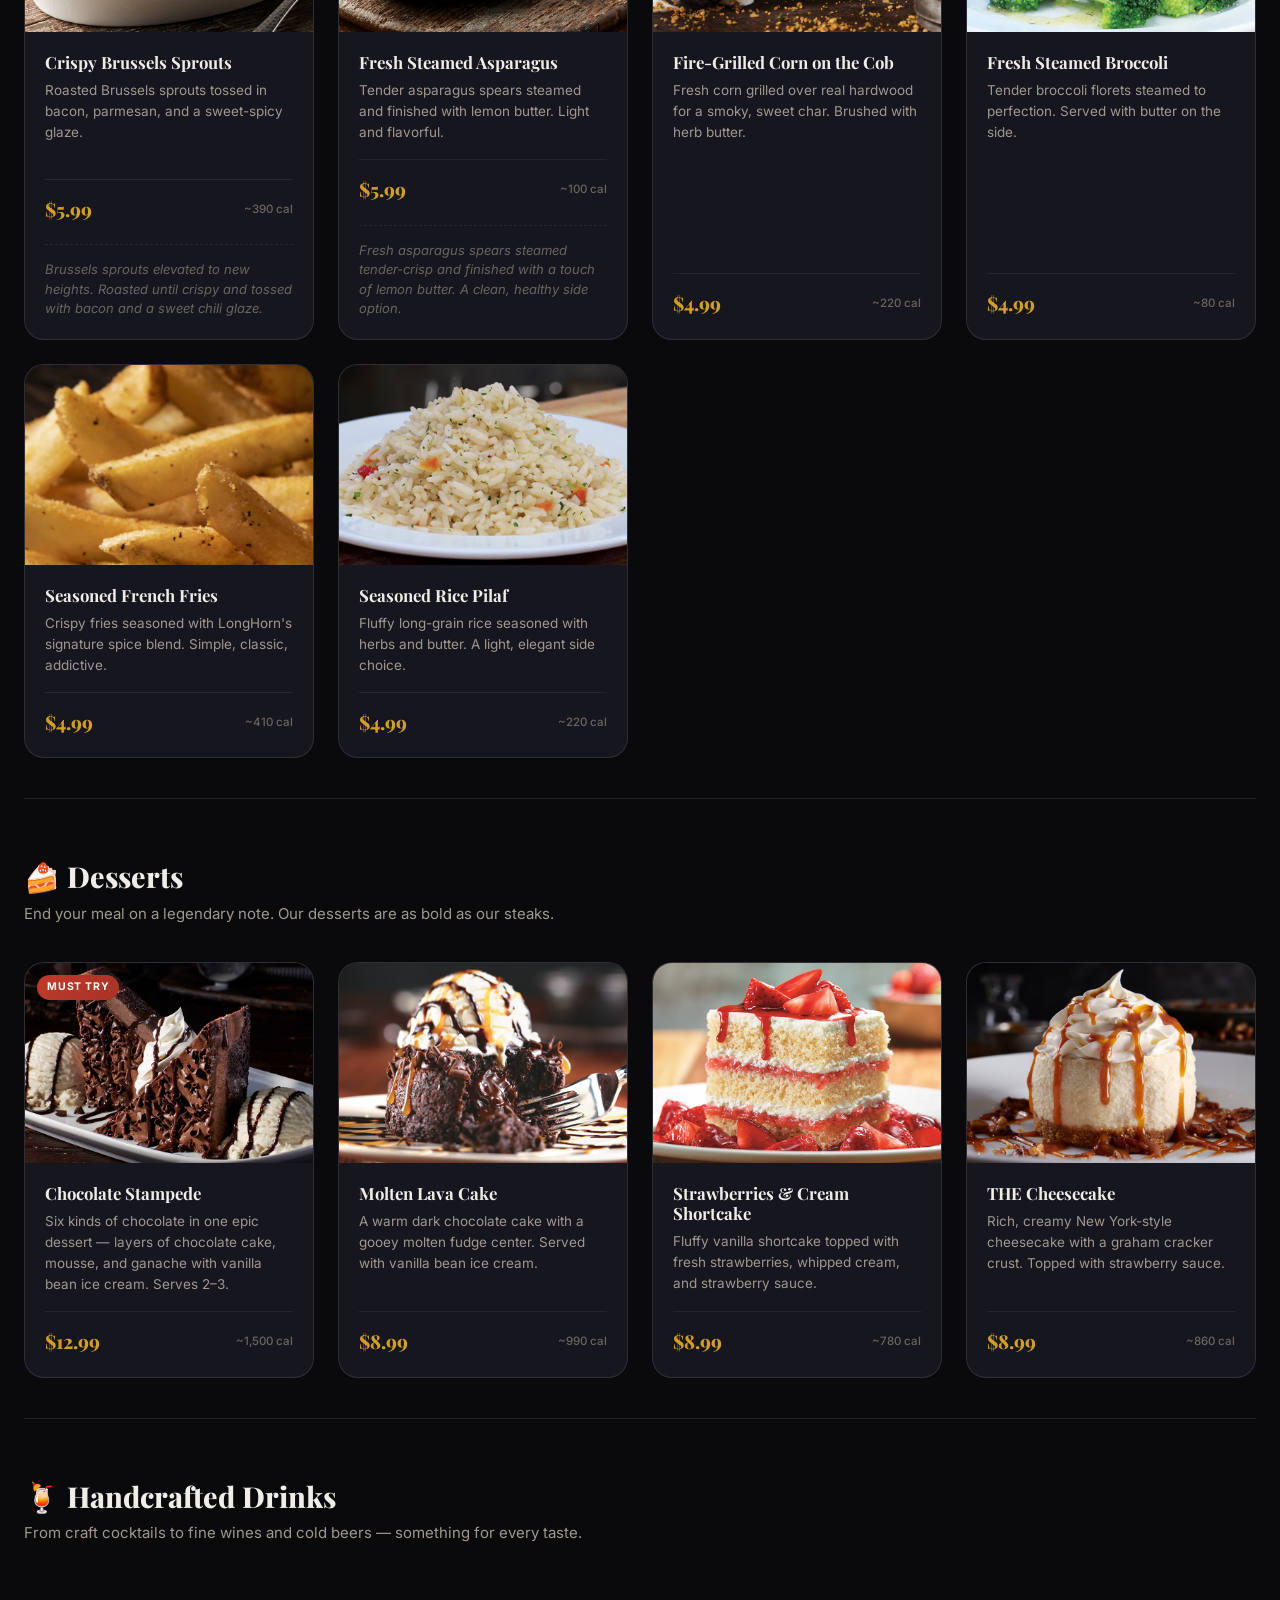
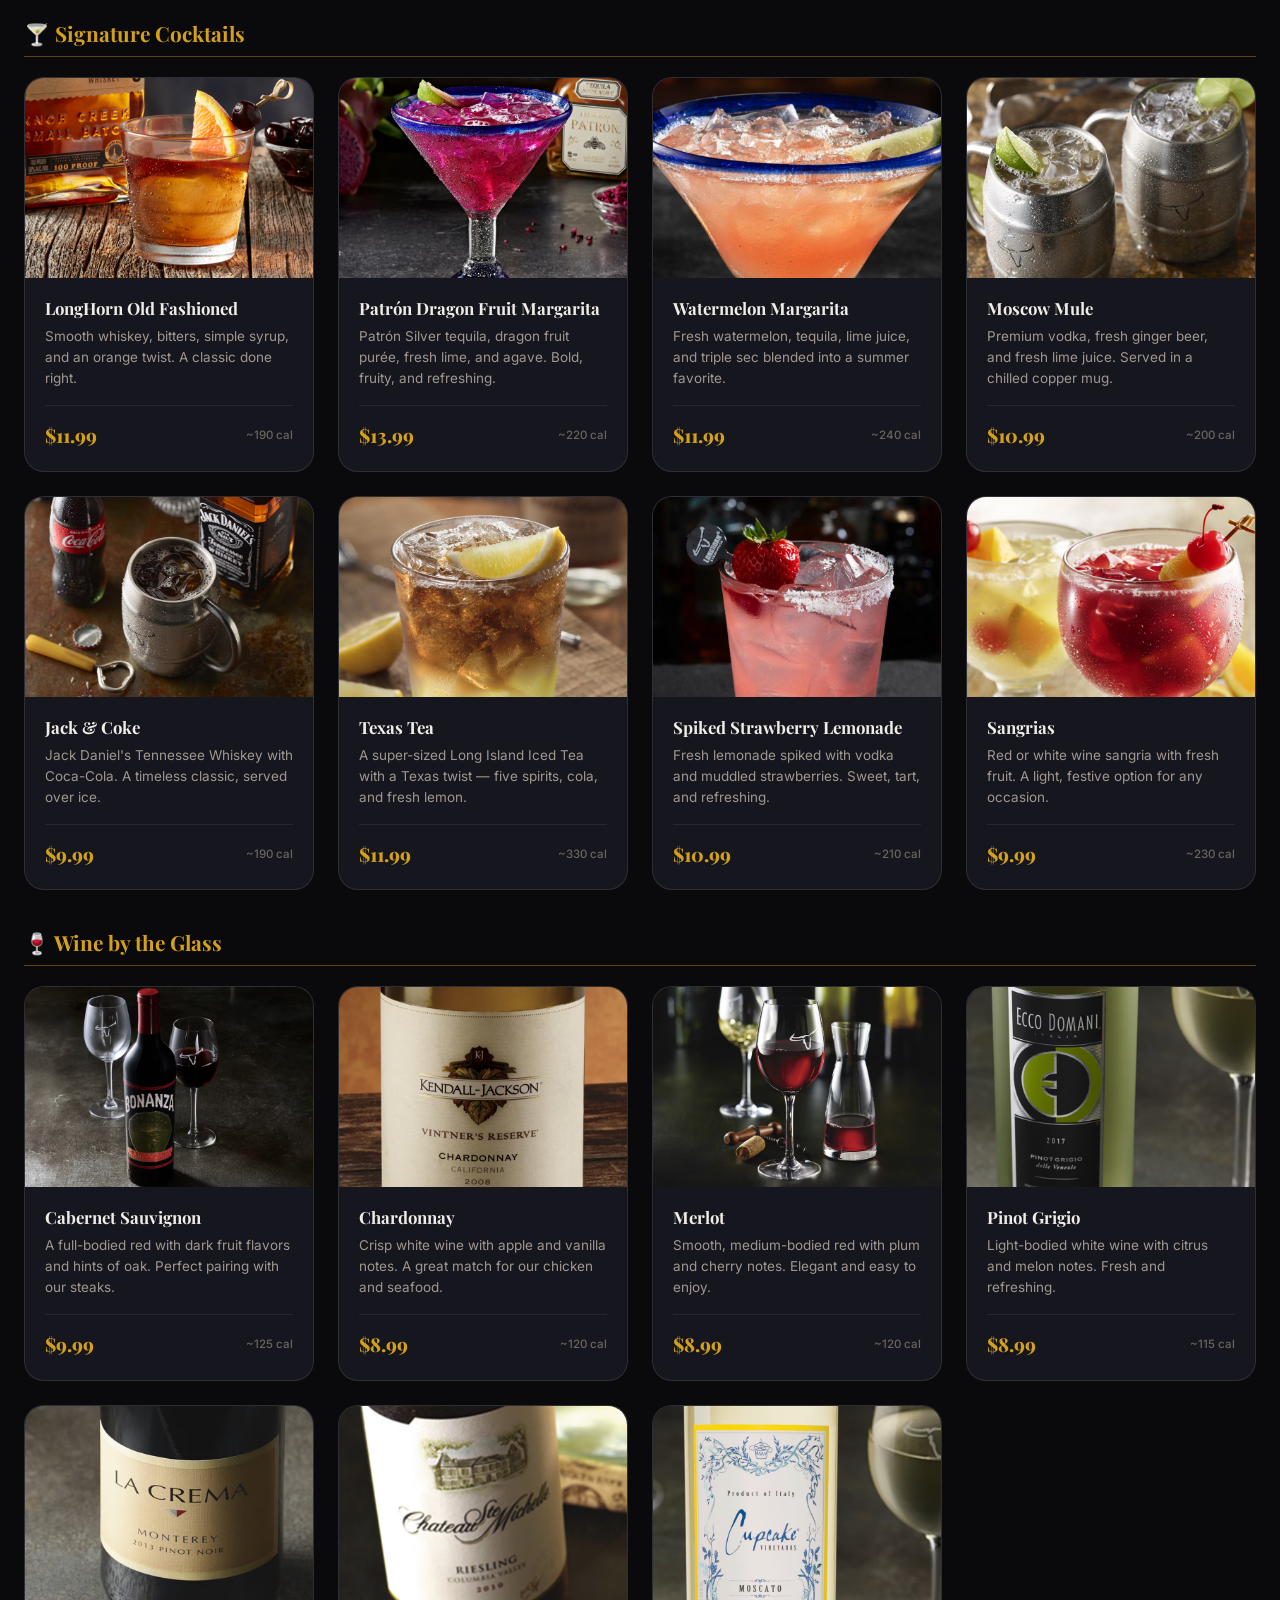
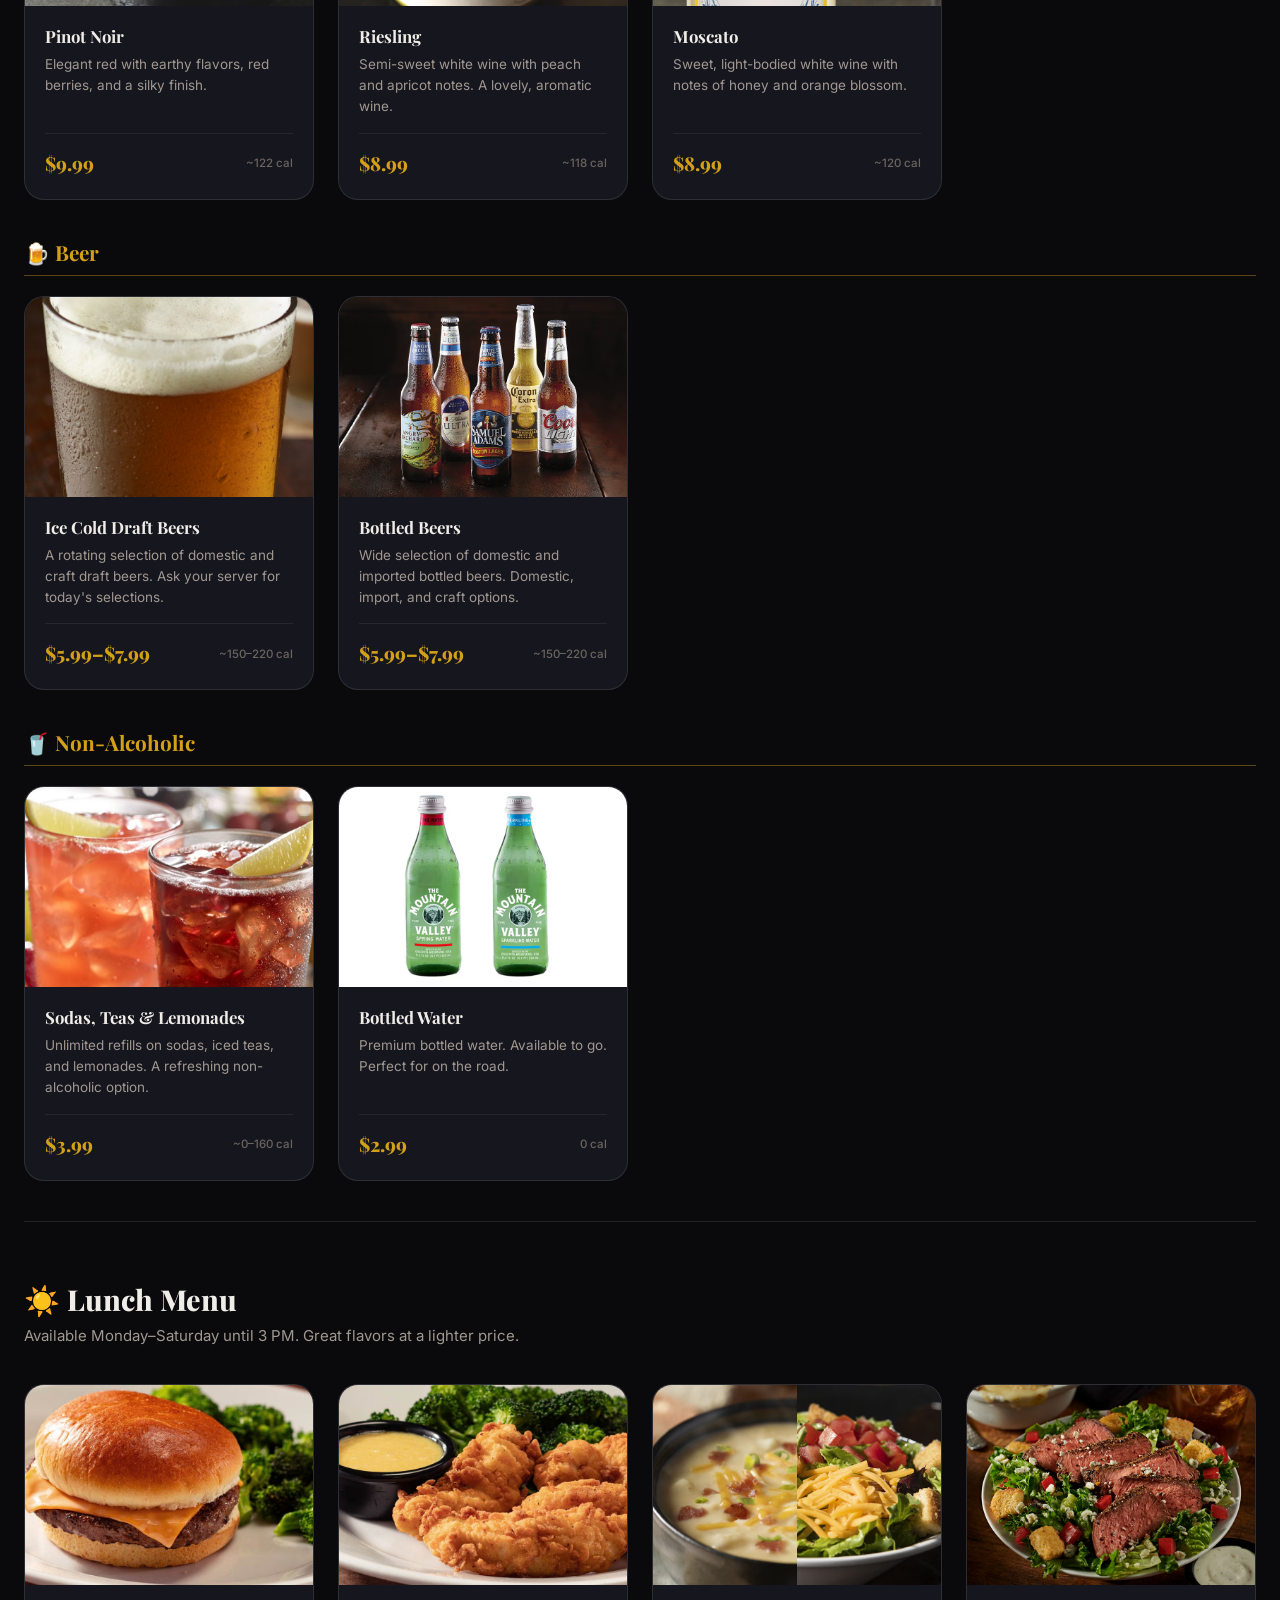
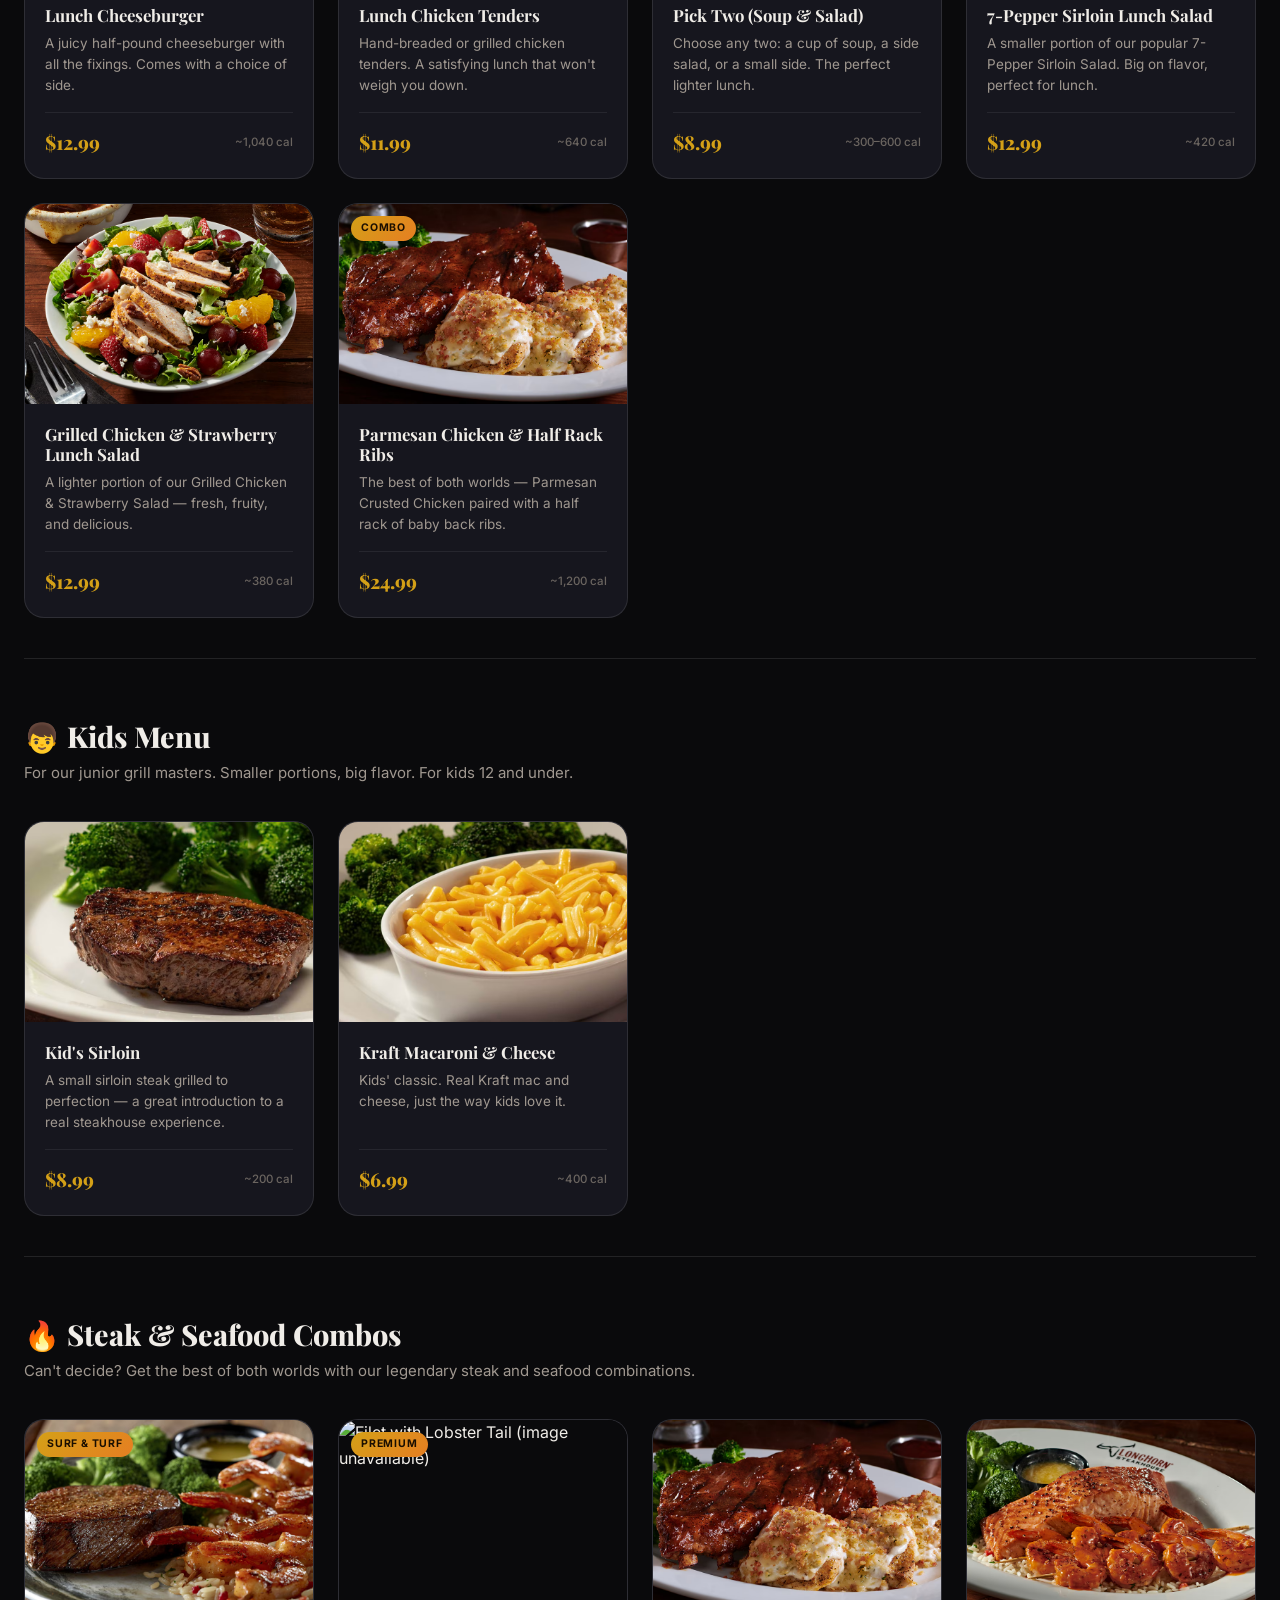
==== commit 6ca3f5b6: "Update print statement from 'Hello' to 'Goodbye'" ====
--- a/index.html
+++ b/index.html
@@ -38,10 +38,10 @@
         <ul class="nav-links" id="nav-links" role="list">
           <li><a href="#menu" id="nav-menu">Menu</a></li>
           <li><a href="#locations" id="nav-locations">Locations</a></li>
-          <li><a href="about-us" id="nav-about">About Us</a></li>
-          <li><a href="contact-us" id="nav-contact">Contact</a></li>
-          <li><a href="privacy-policy" id="nav-privacy">Privacy Policy</a></li>
-          <li><a href="disclaimer" id="nav-disclaimer">Disclaimer</a></li>
+          <li><a href="about-us/" id="nav-about">About Us</a></li>
+          <li><a href="contact-us/" id="nav-contact">Contact</a></li>
+          <li><a href="privacy-policy/" id="nav-privacy">Privacy Policy</a></li>
+          <li><a href="disclaimer/" id="nav-disclaimer">Disclaimer</a></li>
         </ul>
       </div>
     </nav>
@@ -2032,16 +2032,16 @@
             <li><a href="index.html" id="footer-home">Home</a></li>
             <li><a href="#menu" id="footer-menu">Full Menu</a></li>
             <li><a href="#locations" id="footer-locations">Locations</a></li>
-            <li><a href="about-us" id="footer-about">About Us</a></li>
-            <li><a href="contact-us" id="footer-contact">Contact</a></li>
+            <li><a href="about-us/" id="footer-about">About Us</a></li>
+            <li><a href="contact-us/" id="footer-contact">Contact</a></li>
           </ul>
         </div>
 
         <div class="footer-links">
           <h4>Legal</h4>
           <ul>
-            <li><a href="privacy-policy" id="footer-privacy">Privacy Policy</a></li>
-            <li><a href="disclaimer" id="footer-disclaimer">Disclaimer</a></li>
+            <li><a href="privacy-policy/" id="footer-privacy">Privacy Policy</a></li>
+            <li><a href="disclaimer/" id="footer-disclaimer">Disclaimer</a></li>
             <li><a href="https://longhornsteakhouse.com" target="_blank" rel="noopener noreferrer" id="footer-official">Official Site</a></li>
           </ul>
         </div>
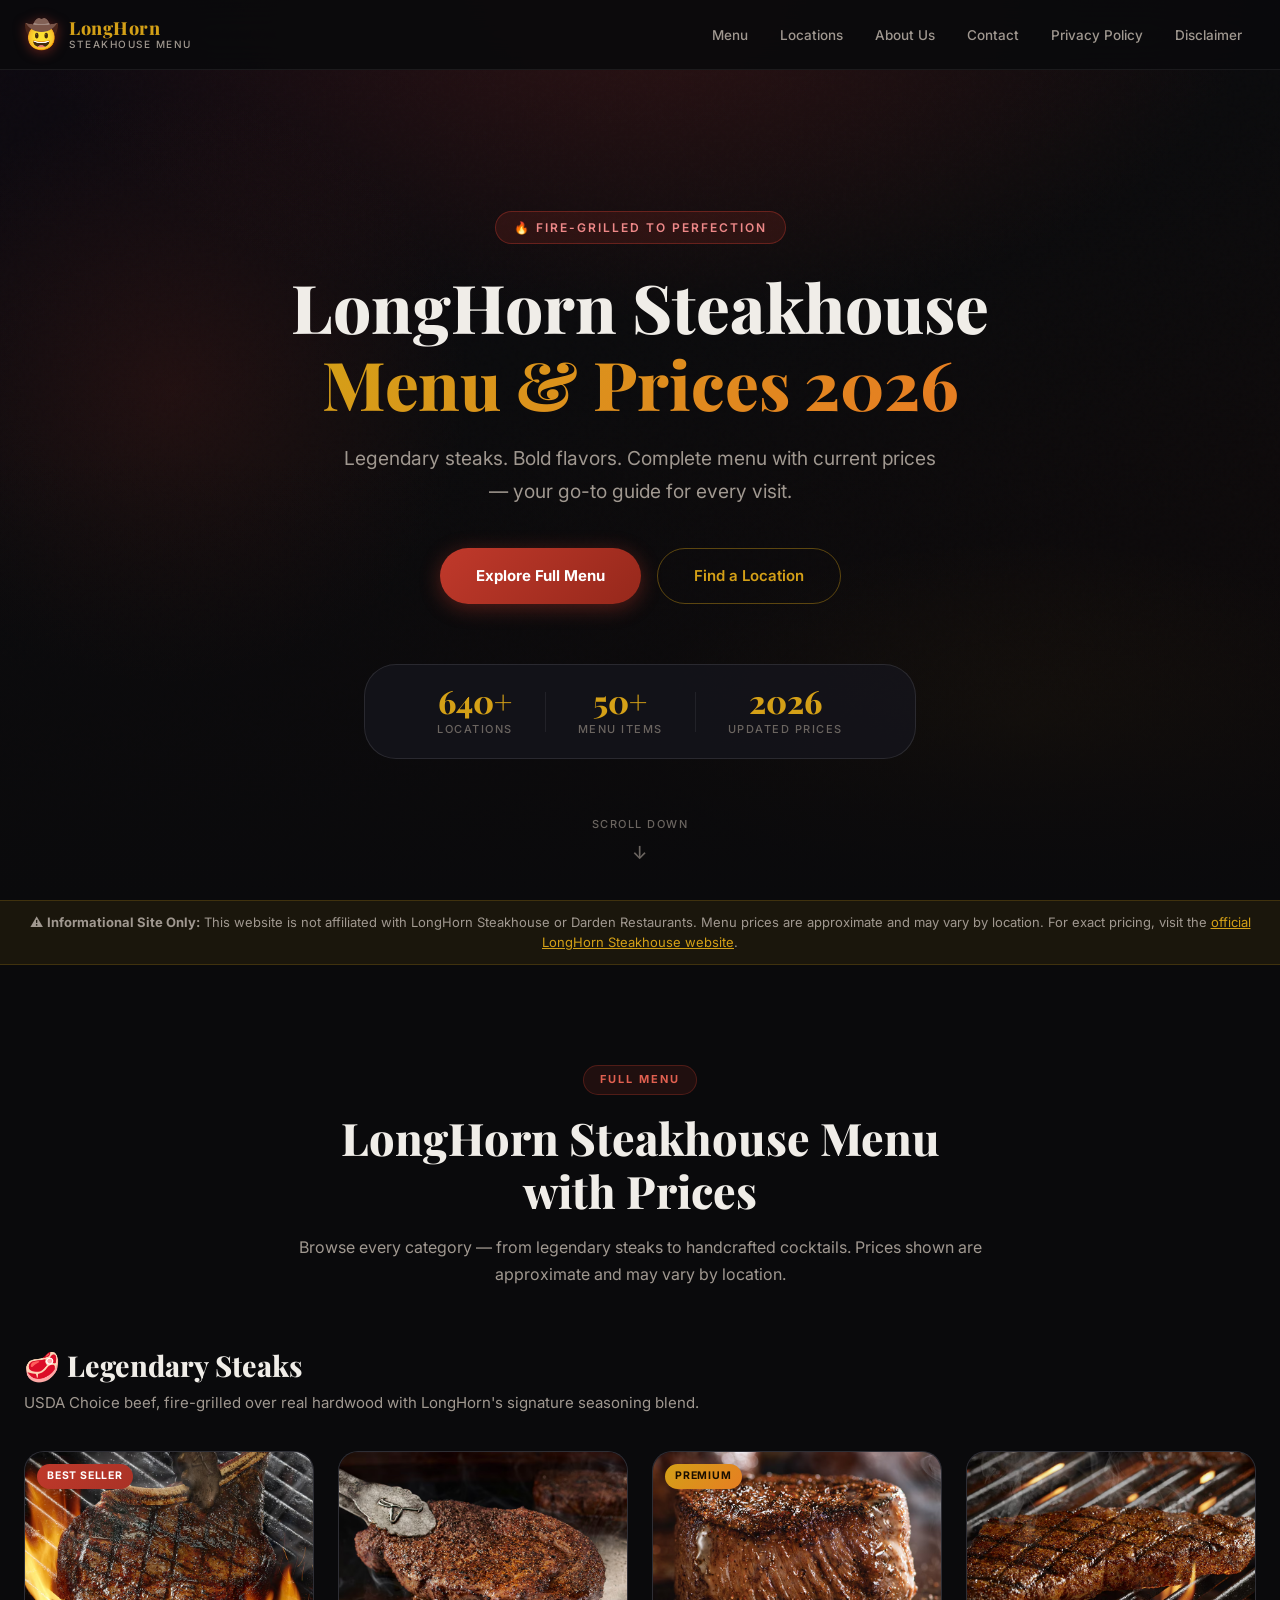
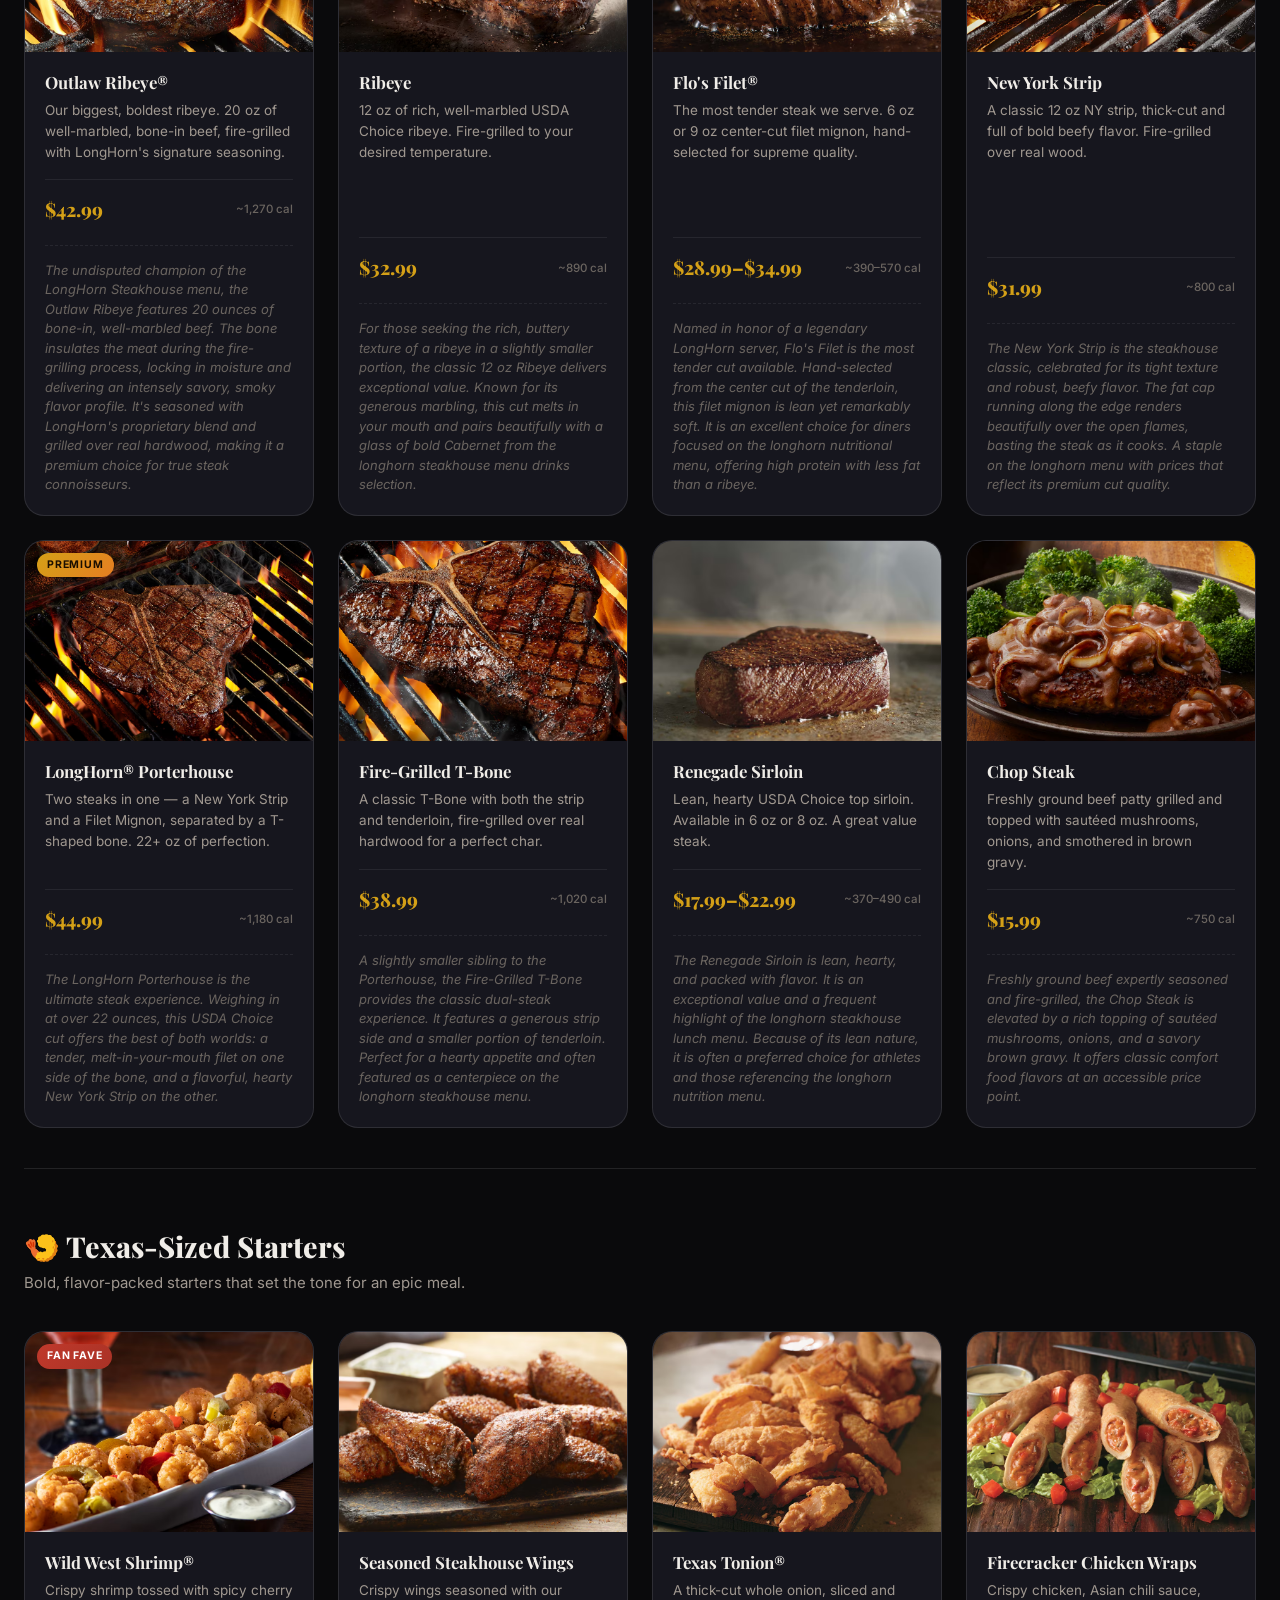
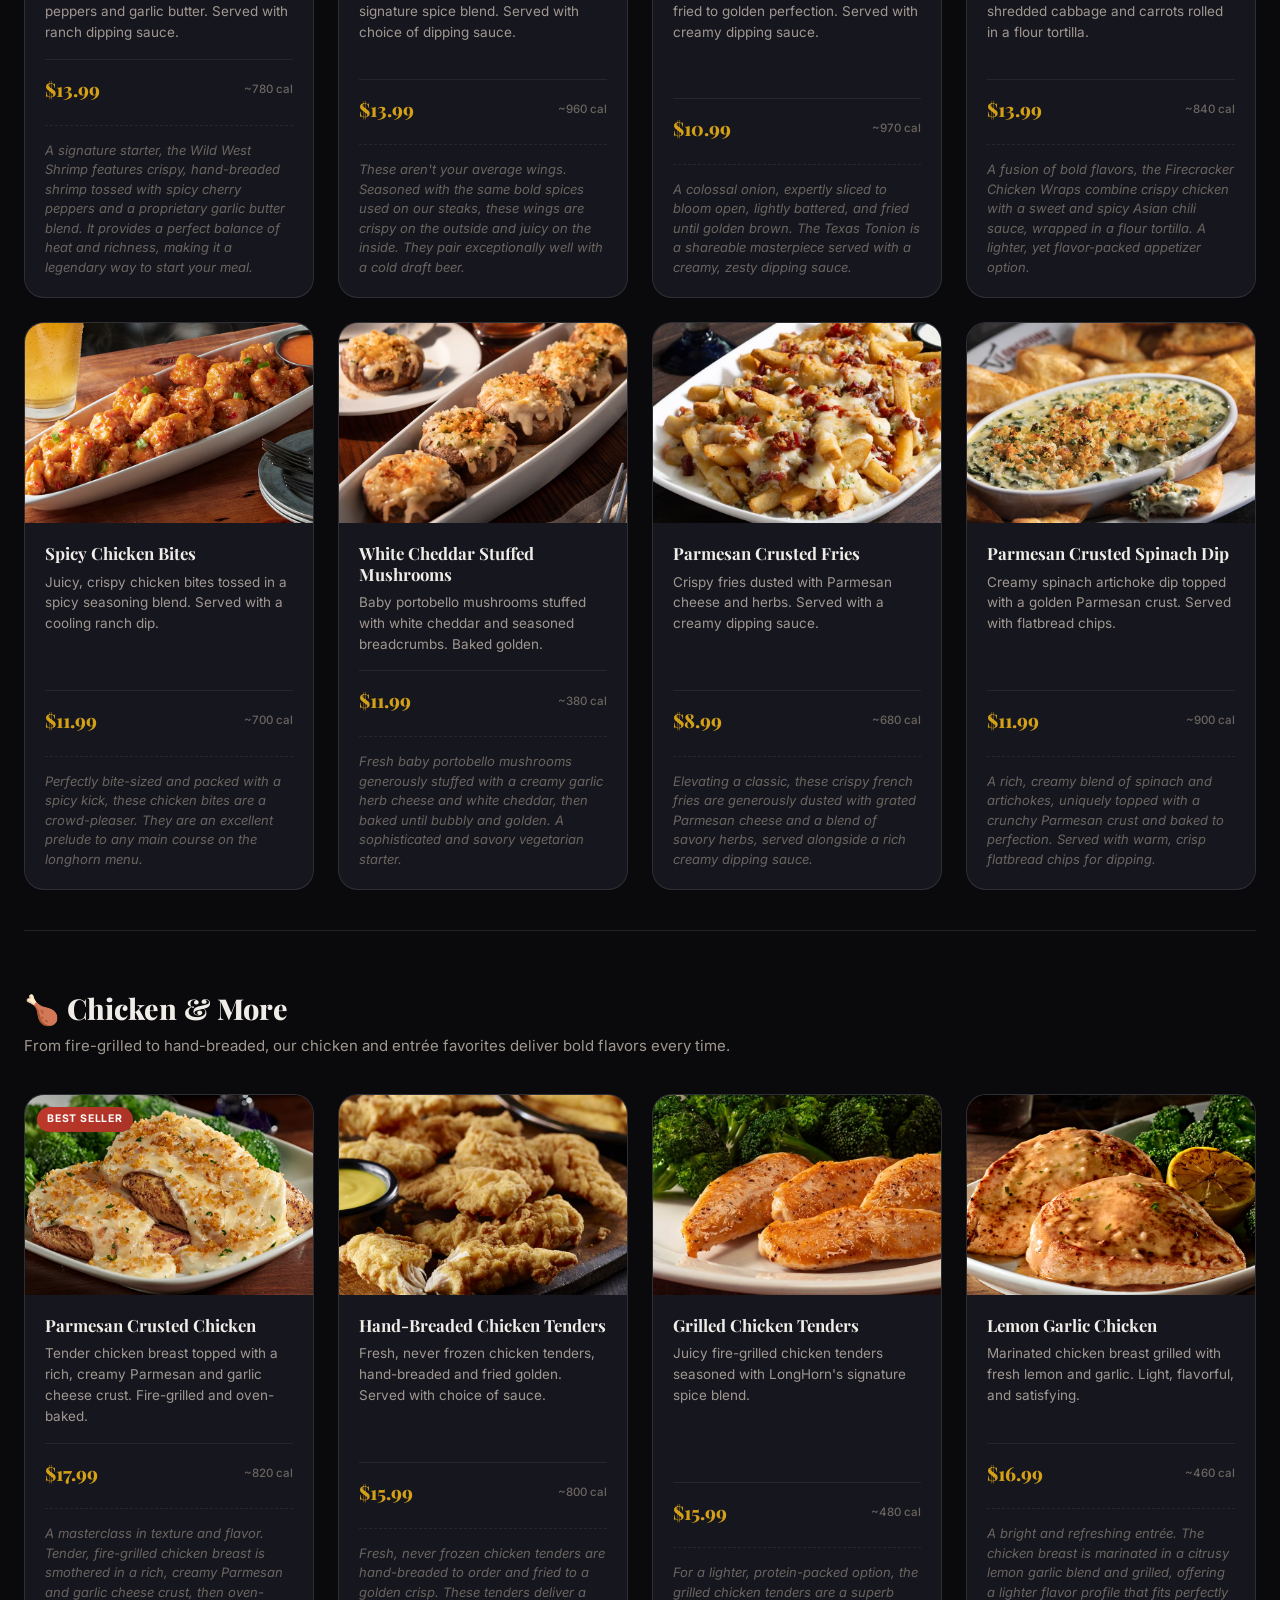
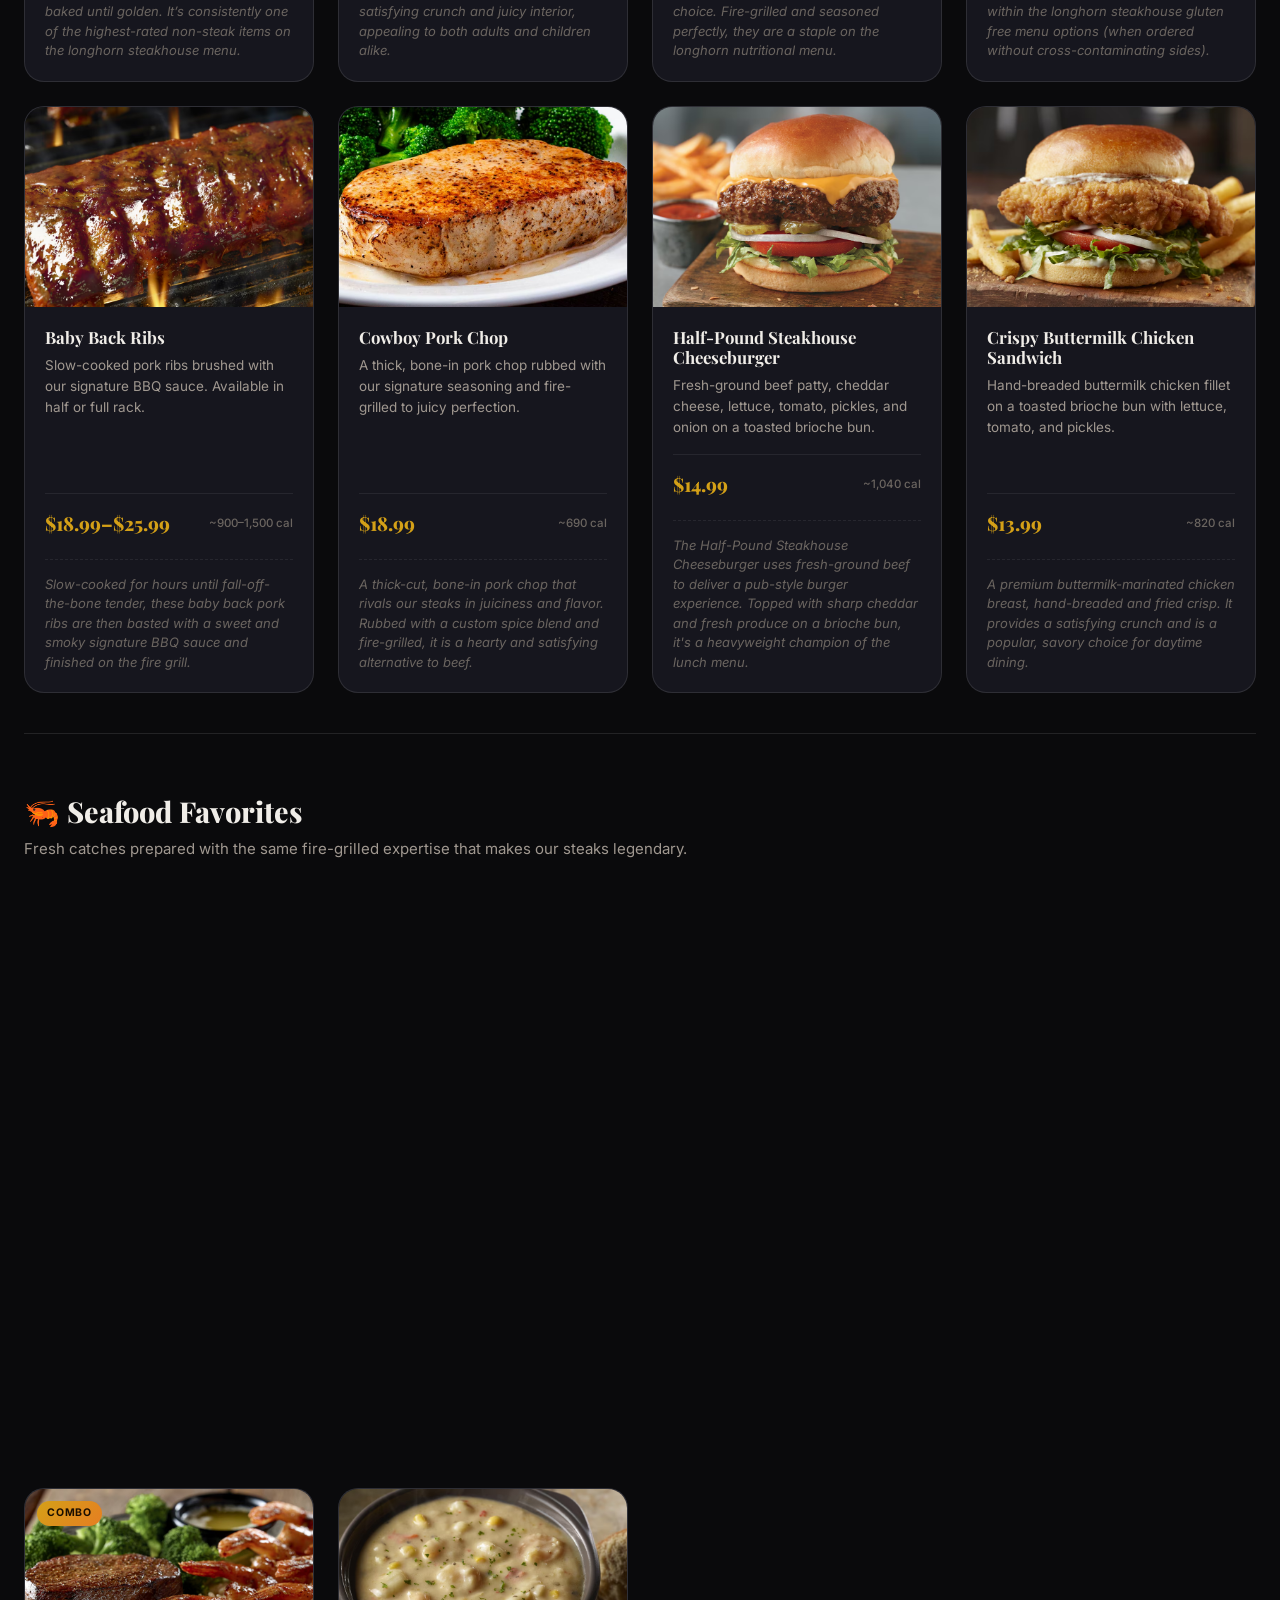
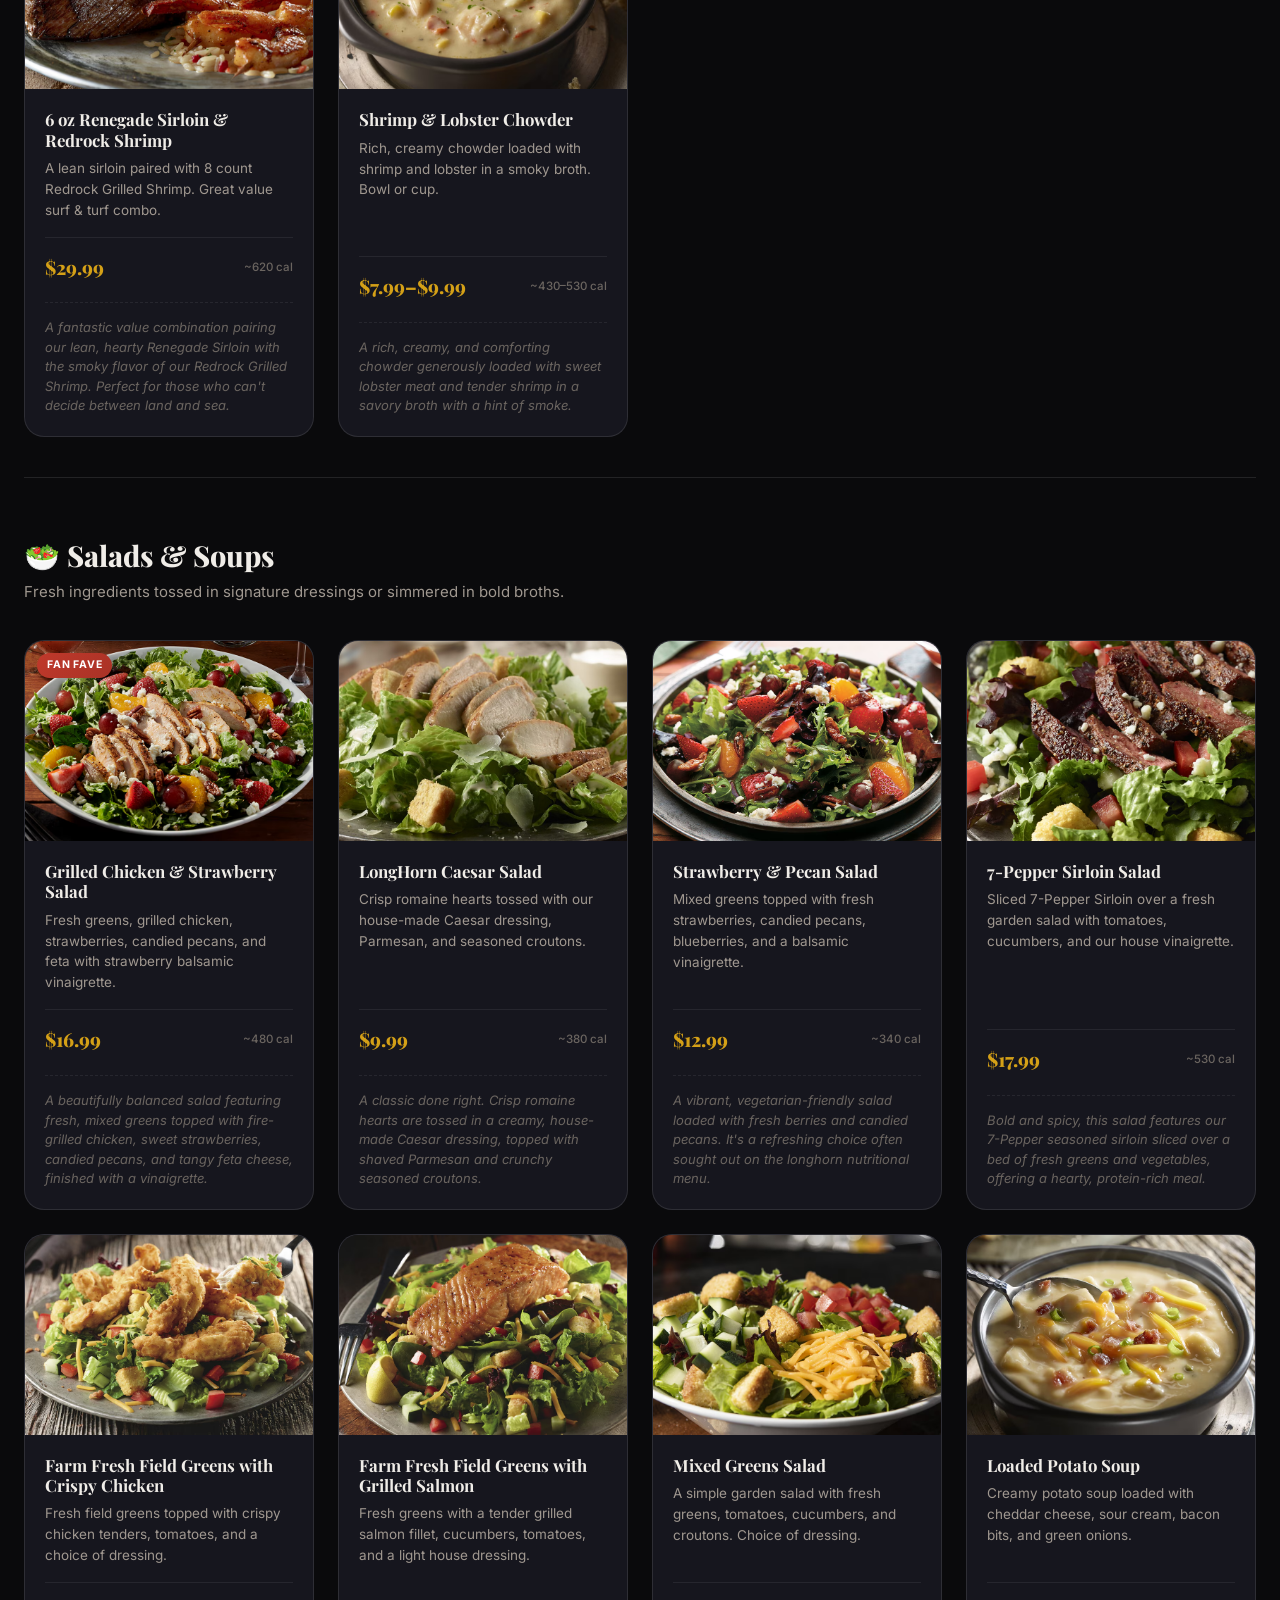
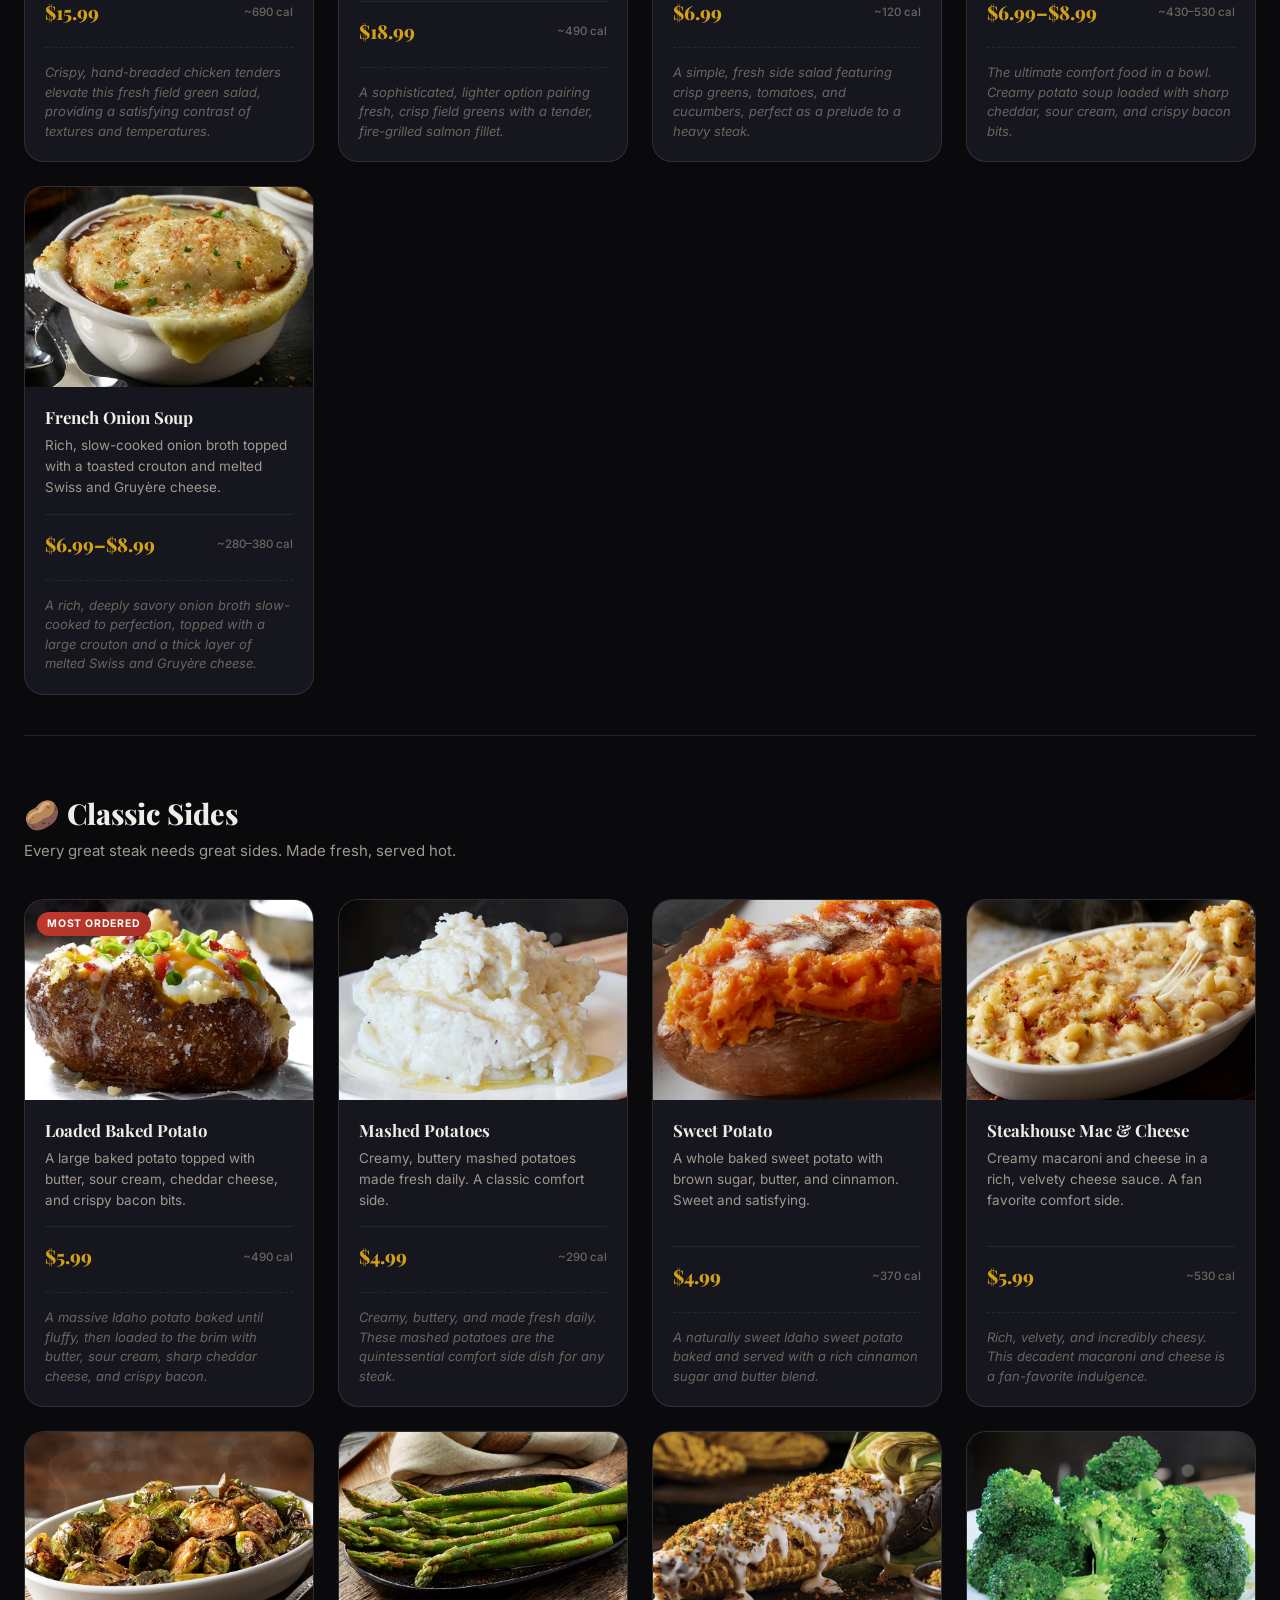
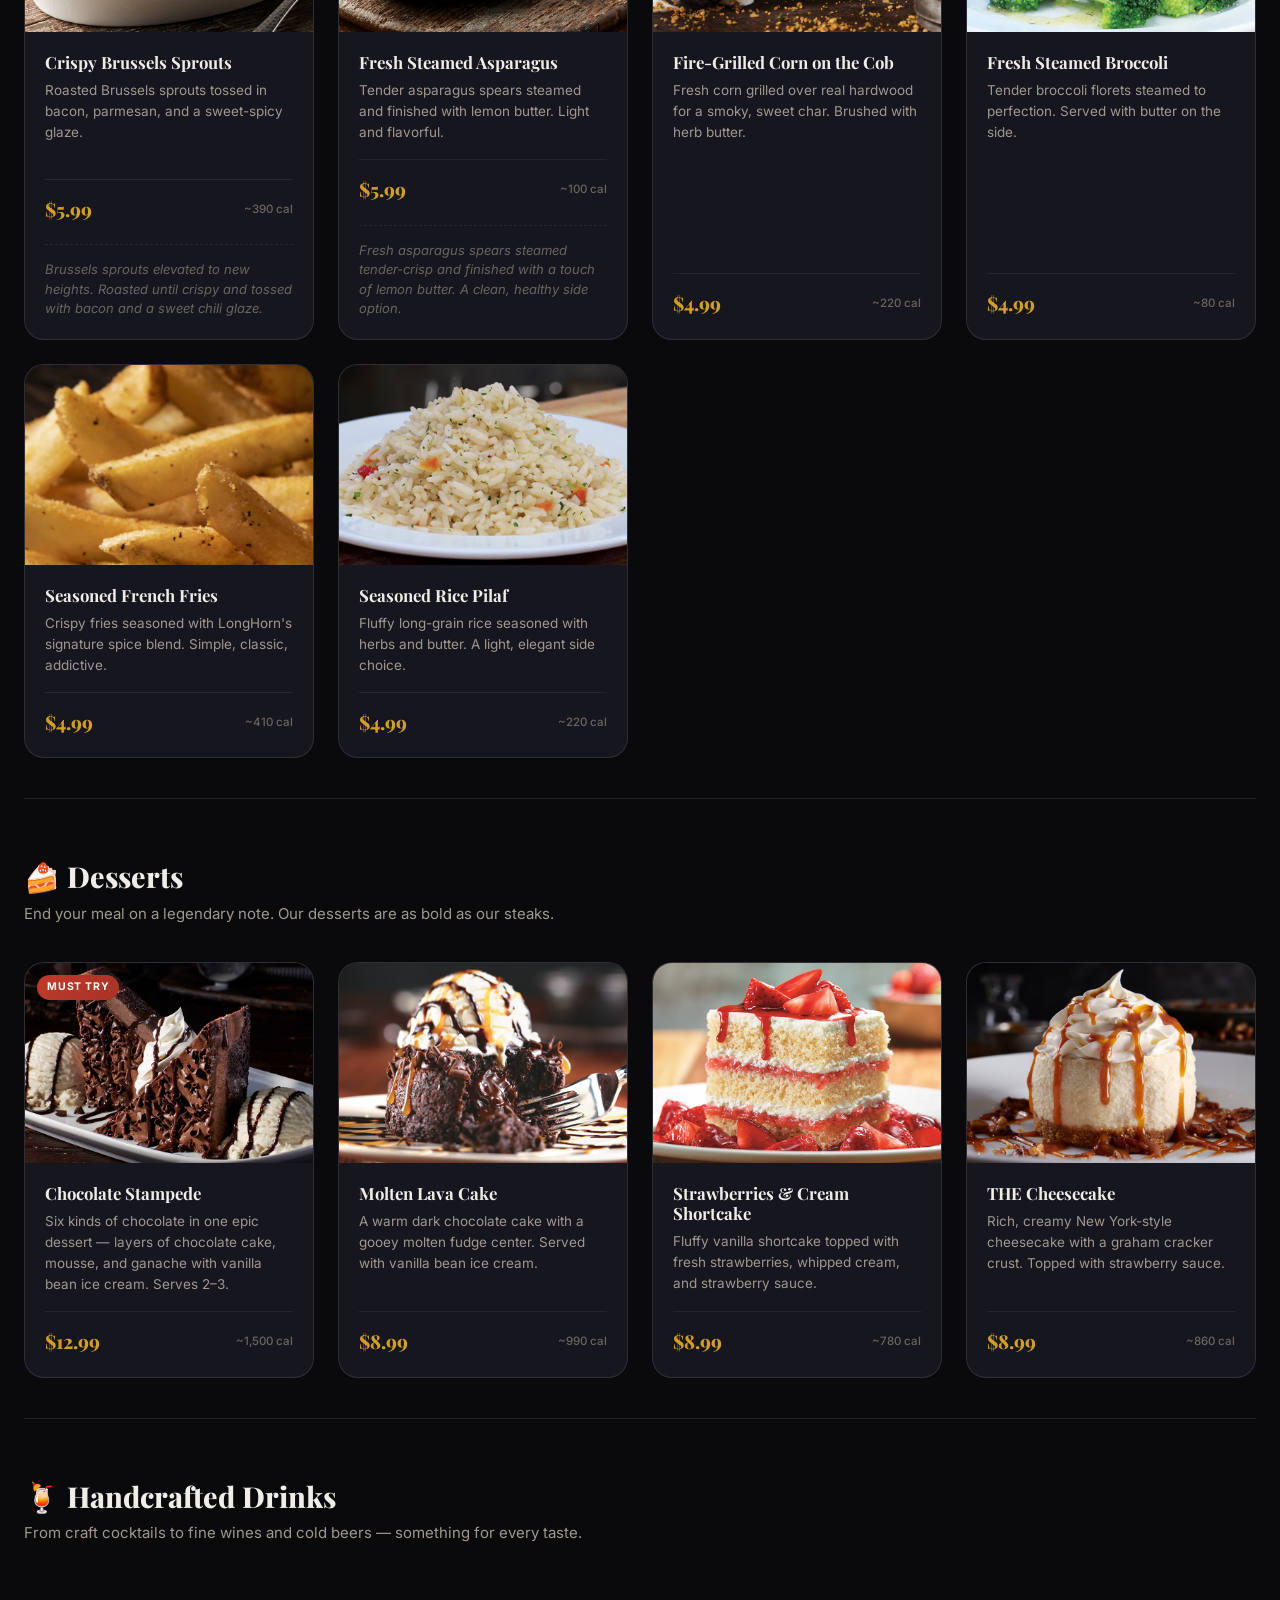
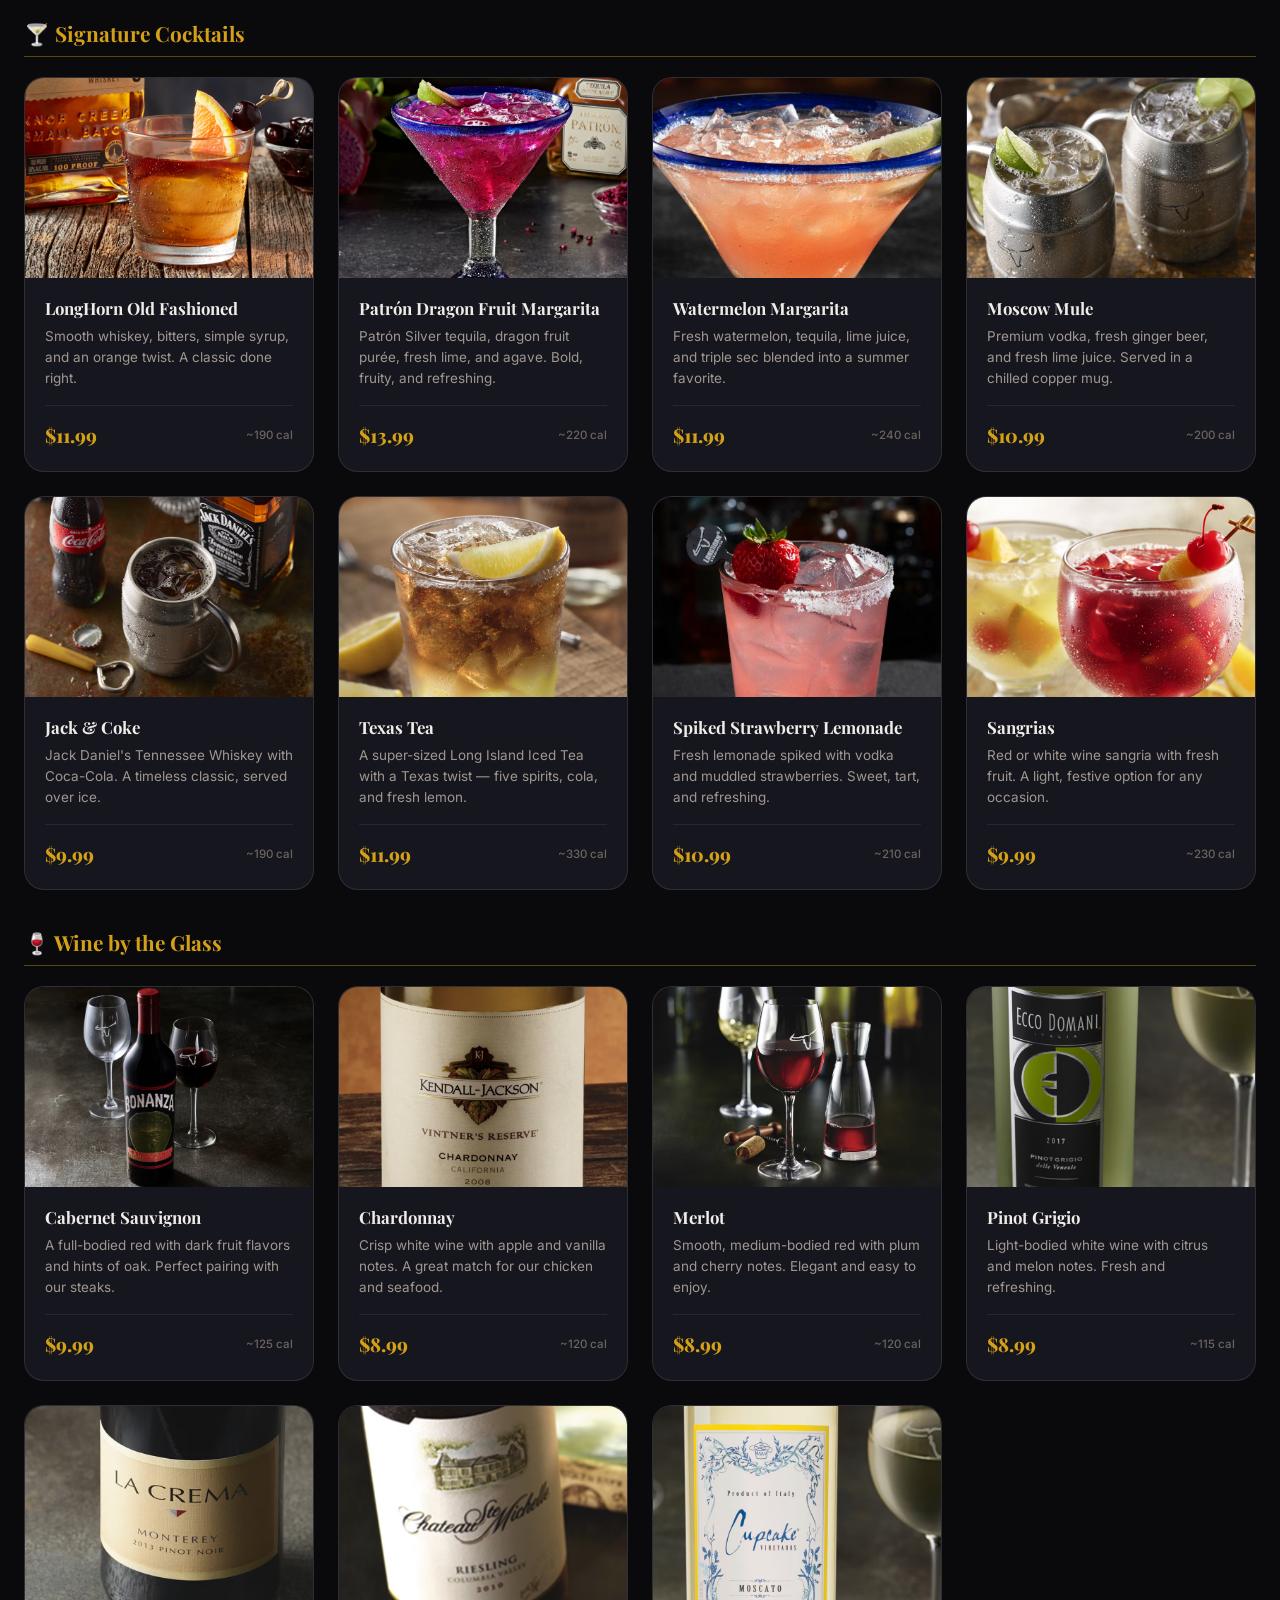
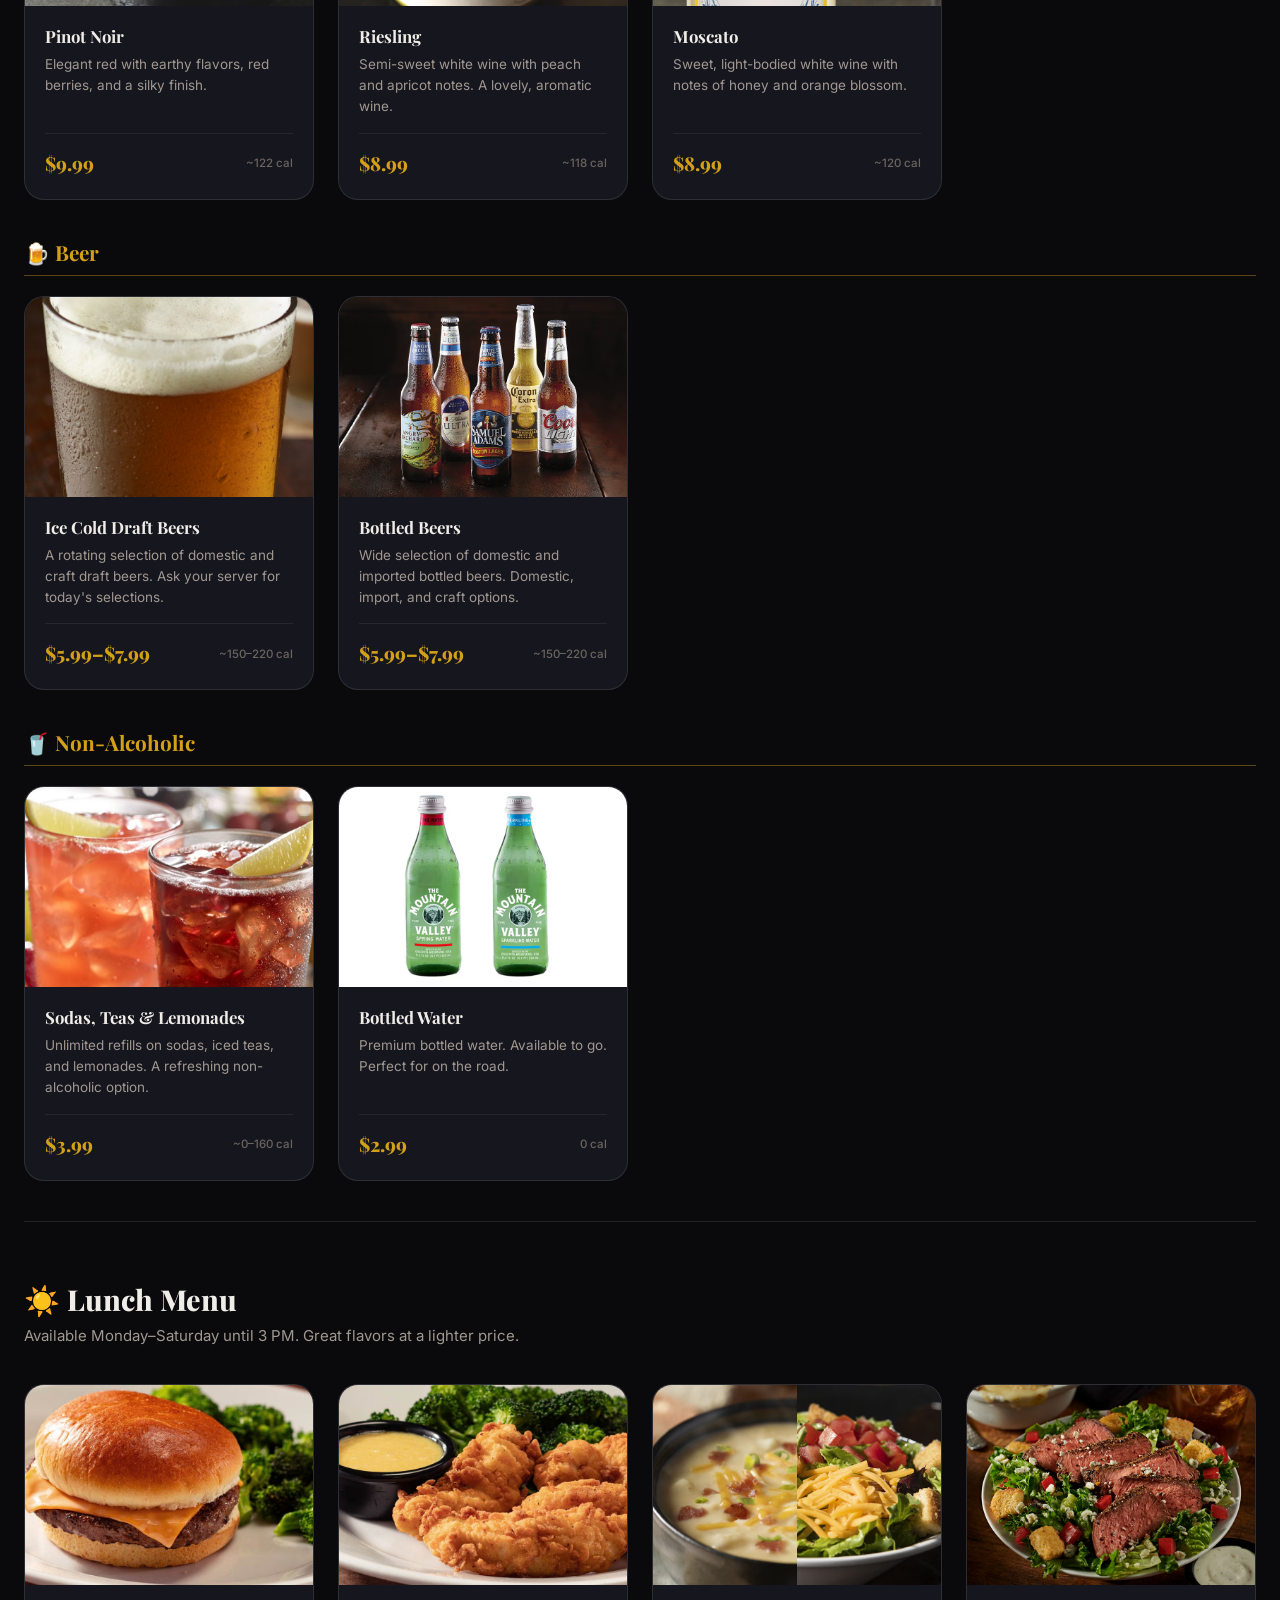
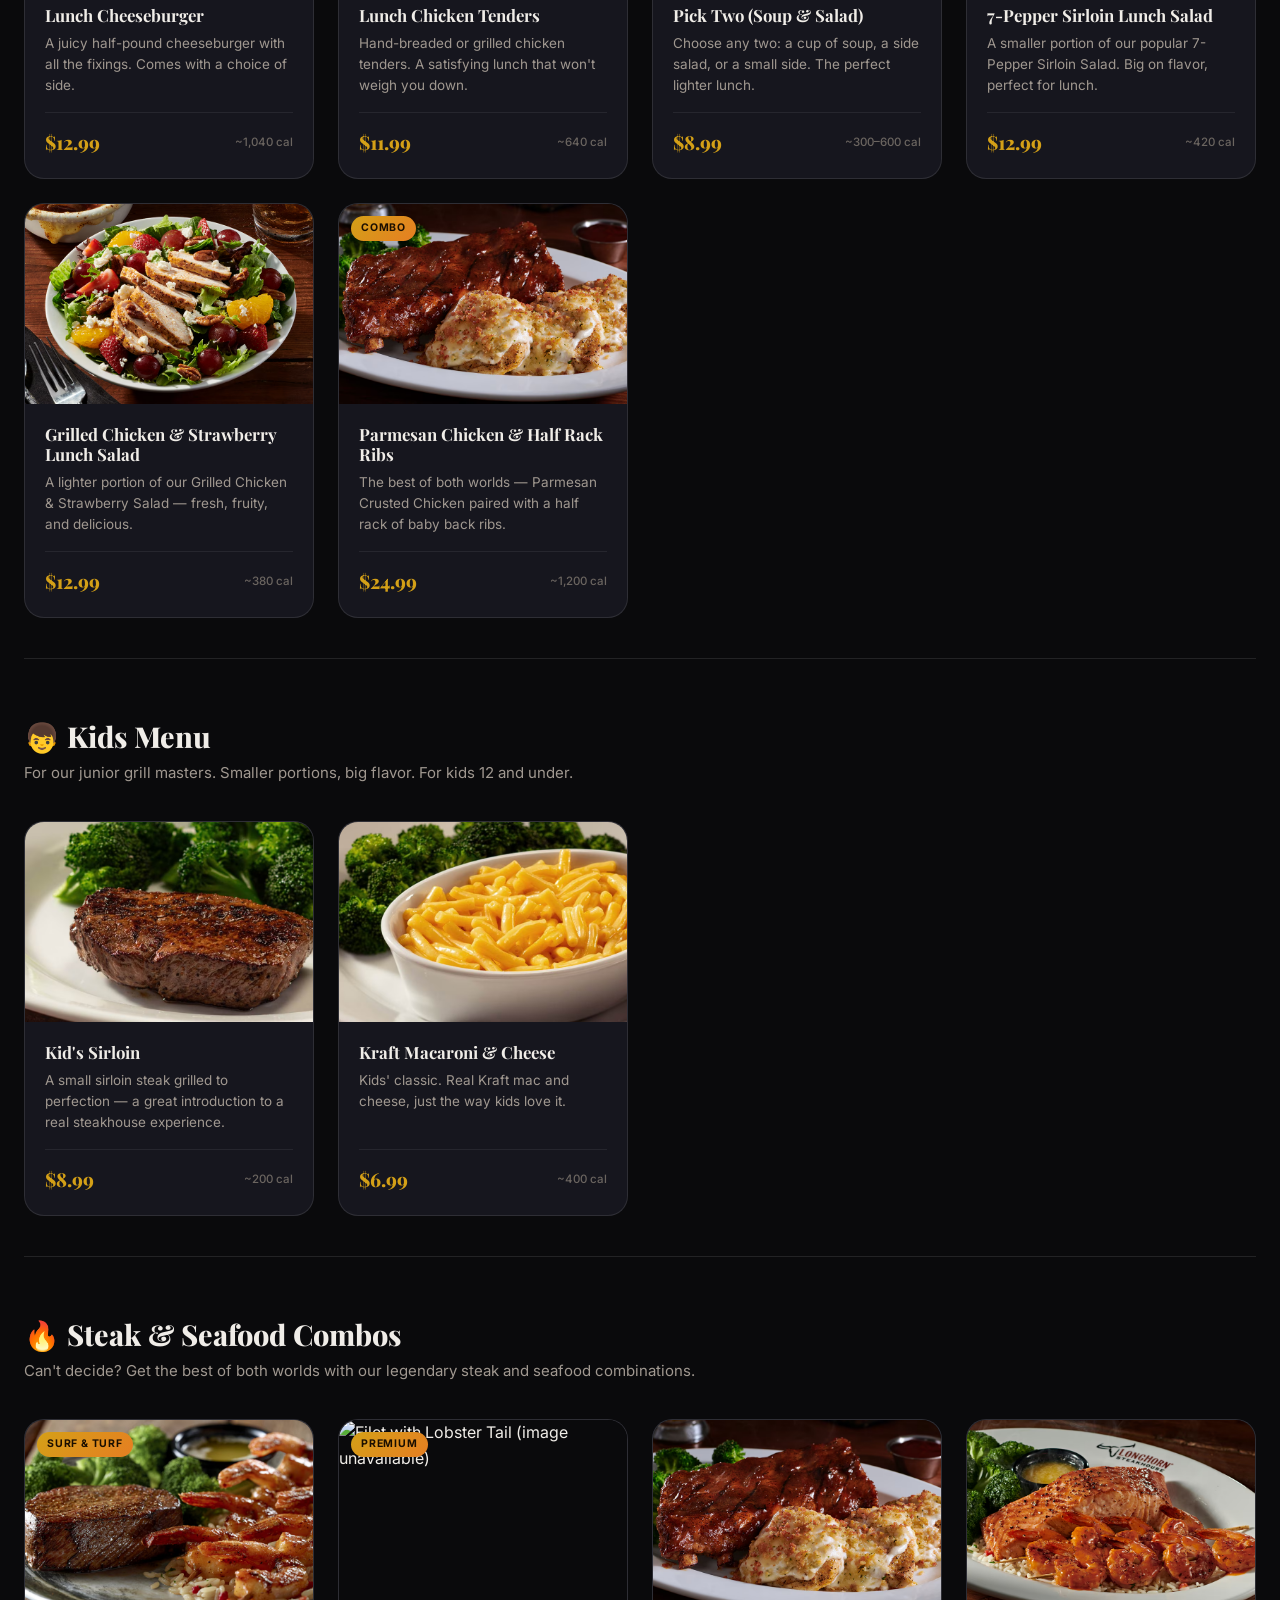
==== commit 46c32084: "Update print statement from 'Hello' to 'Goodbye'" ====
--- a/index.html
+++ b/index.html
@@ -1,6 +1,15 @@
 <!DOCTYPE html>
 <html lang="en">
 <head>
+  <!-- Google tag (gtag.js) -->
+<script async src="https://www.googletagmanager.com/gtag/js?id=G-TSMBZ7T32Y"></script>
+<script>
+  window.dataLayer = window.dataLayer || [];
+  function gtag(){dataLayer.push(arguments);}
+  gtag('js', new Date());
+
+  gtag('config', 'G-TSMBZ7T32Y');
+</script>
   <meta charset="UTF-8" />
   <meta name="viewport" content="width=device-width, initial-scale=1.0" />
   <title>LongHorn Steakhouse Menu with Prices 2026 | longhornsteakhousemenuwithprices.onl</title>
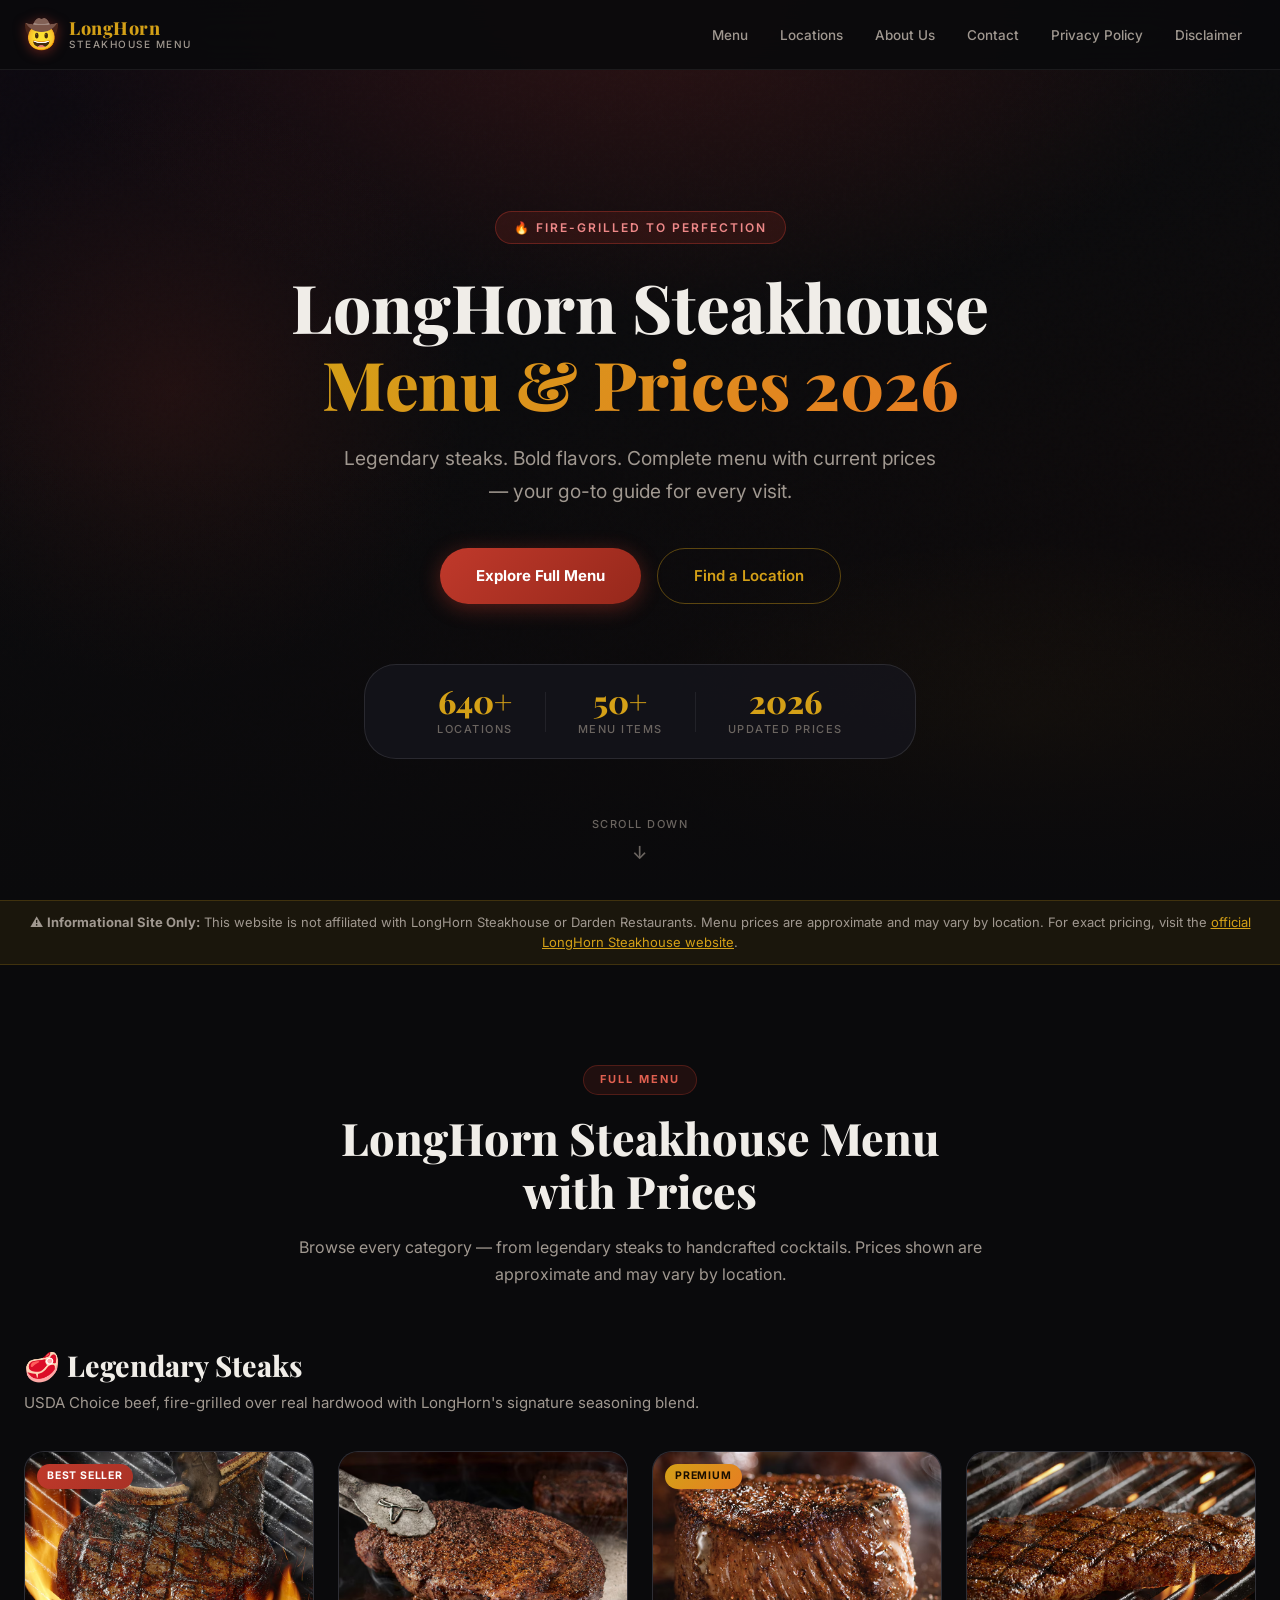
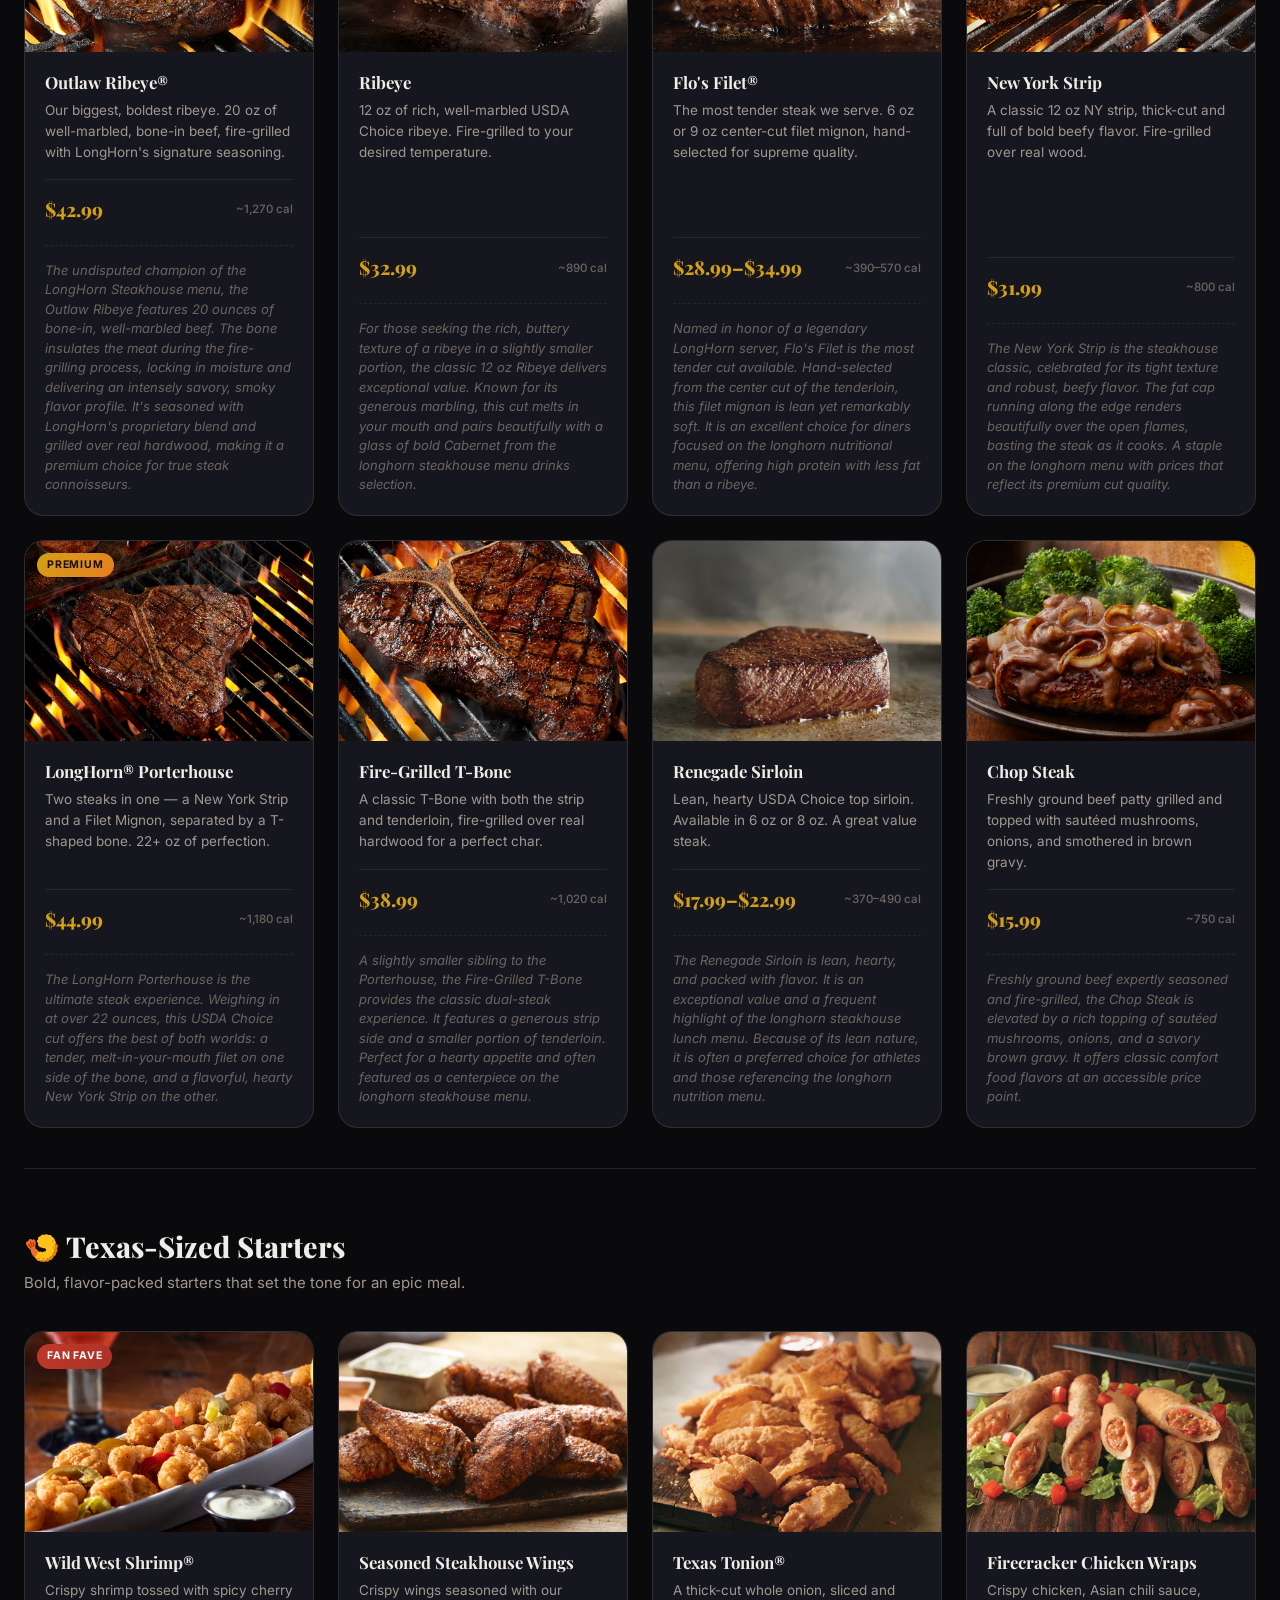
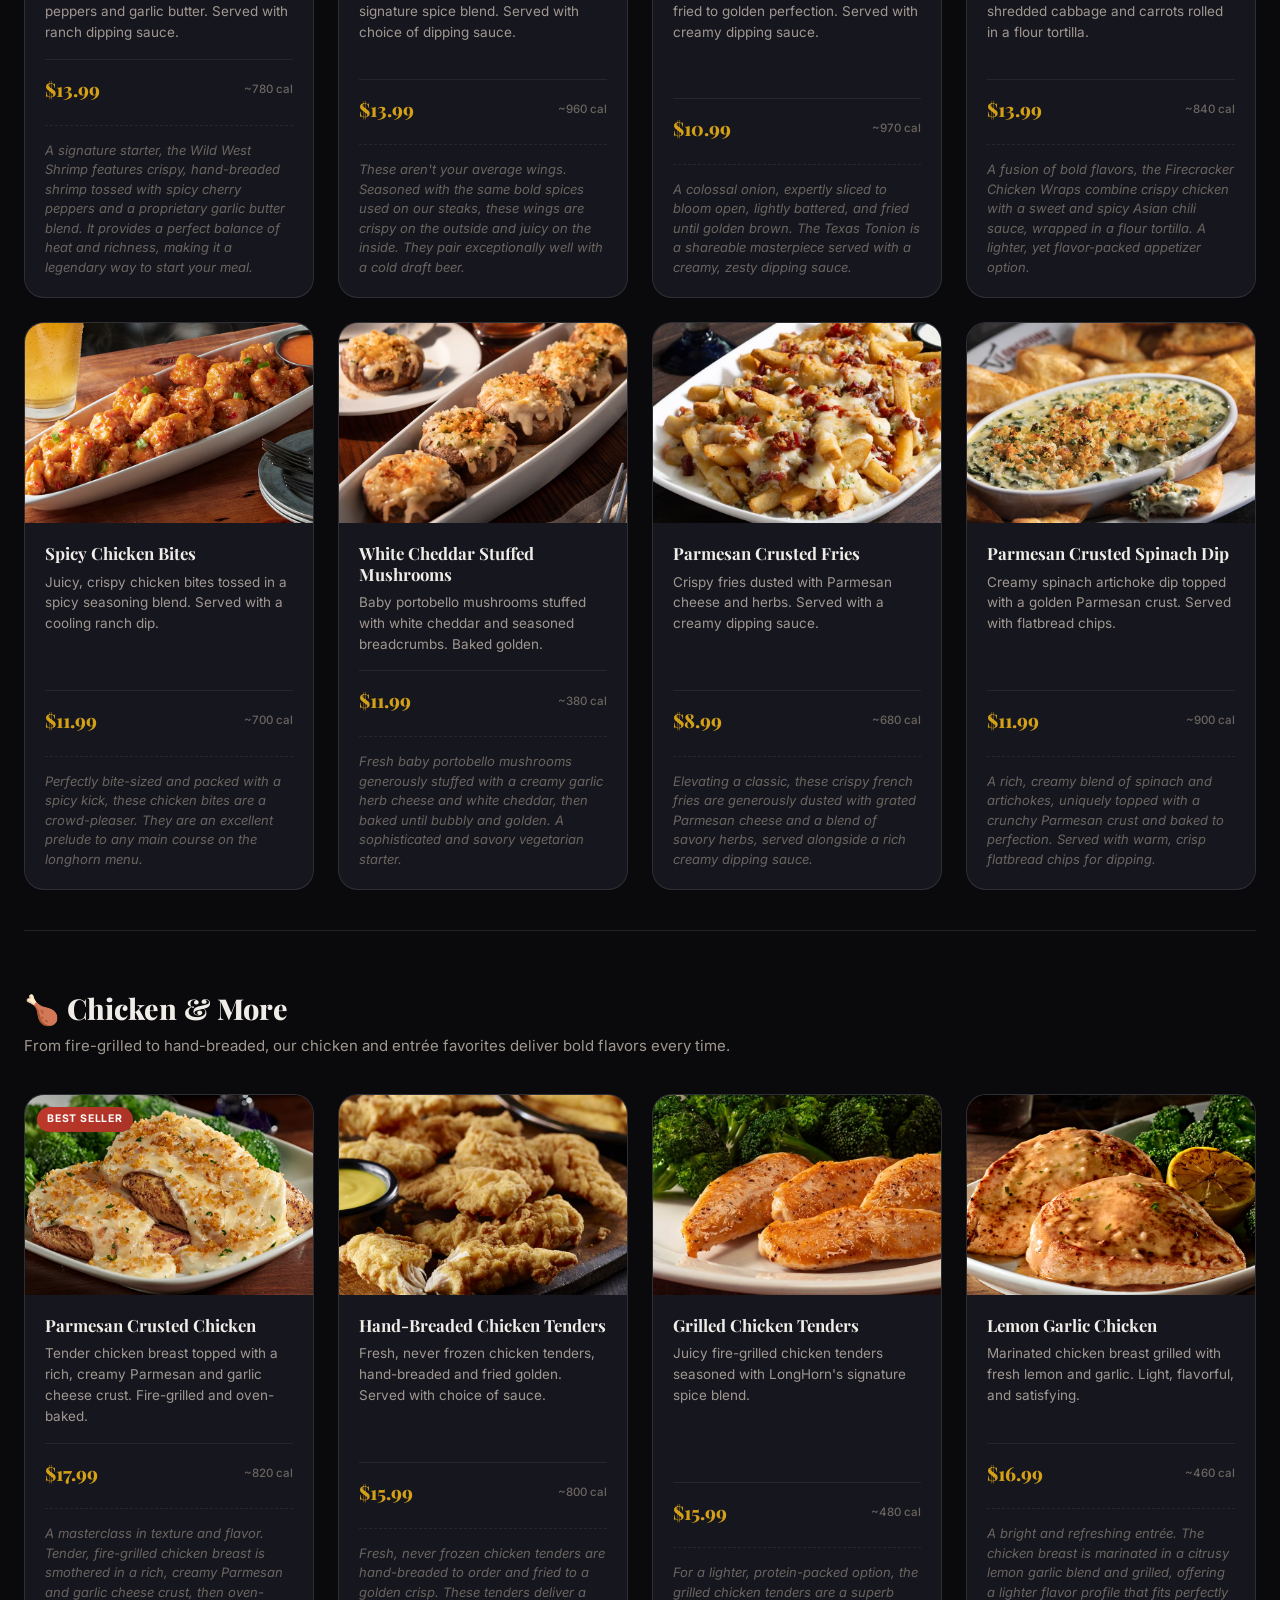
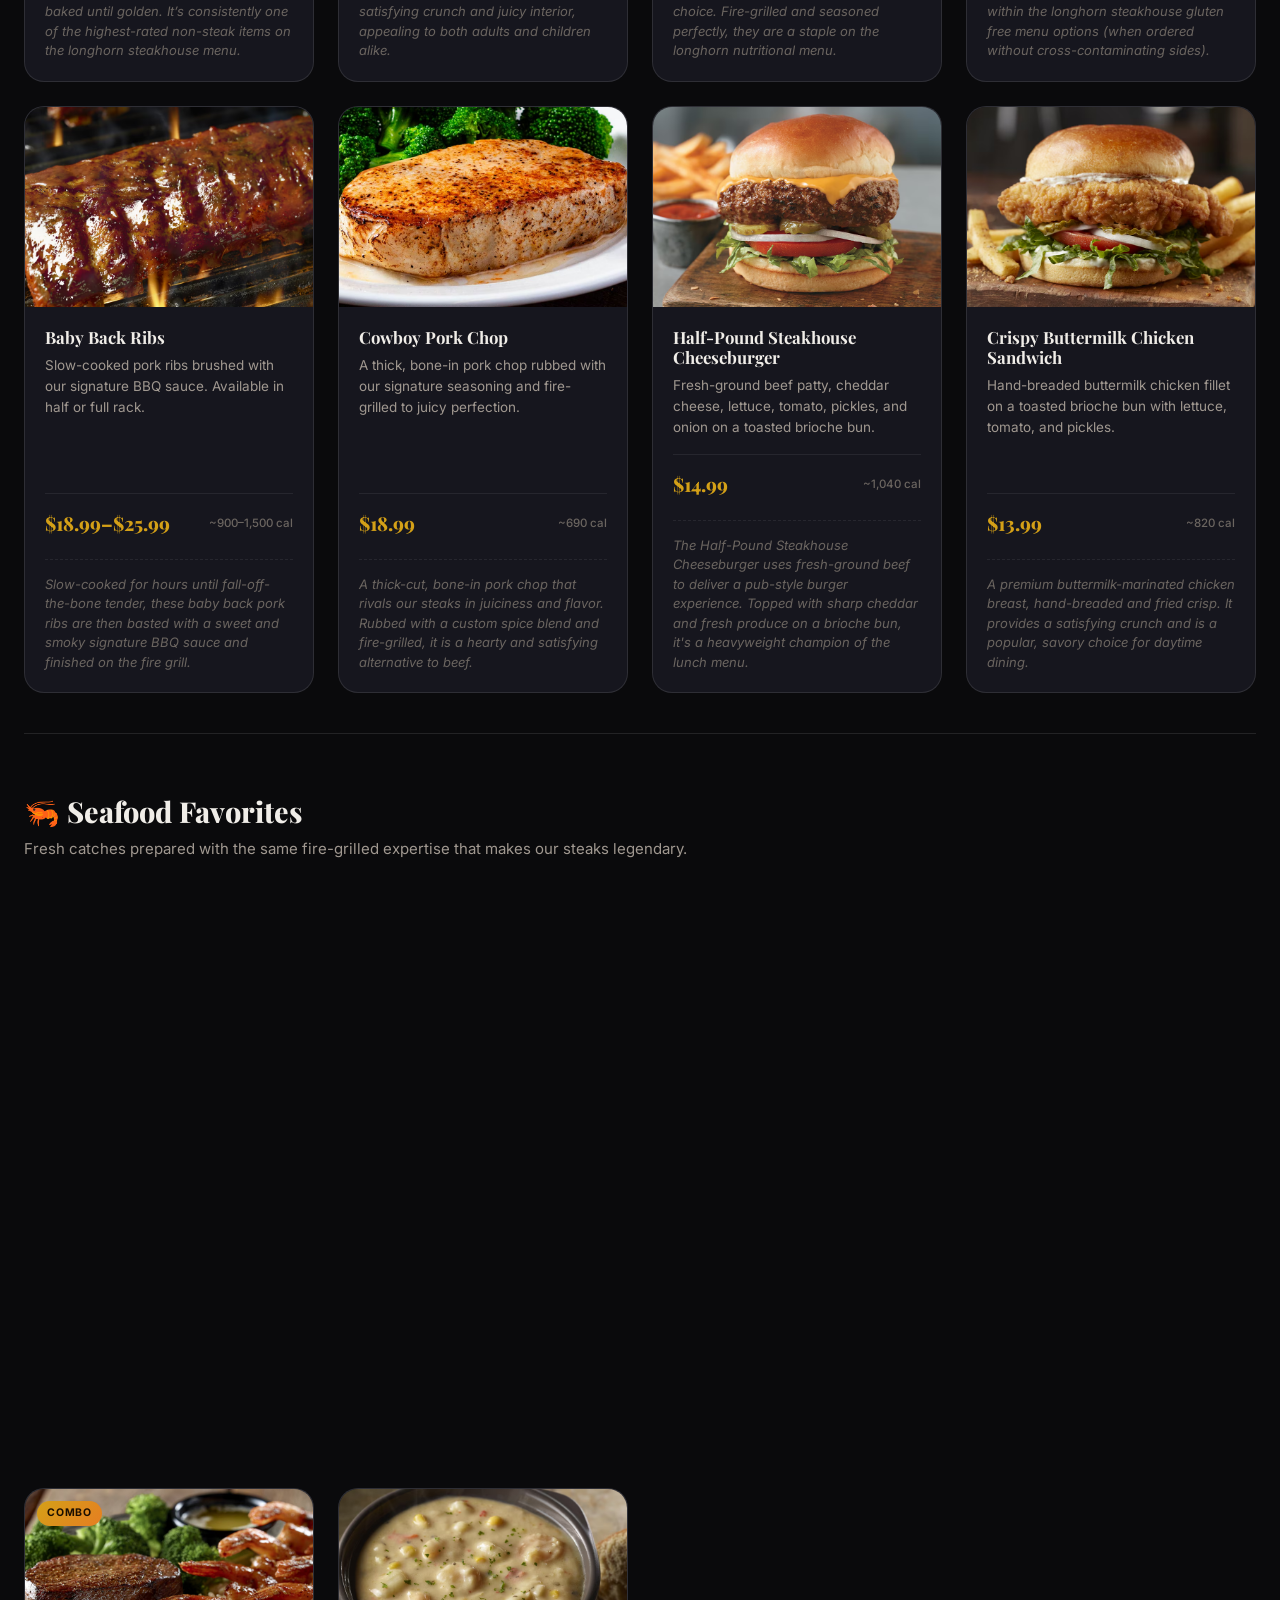
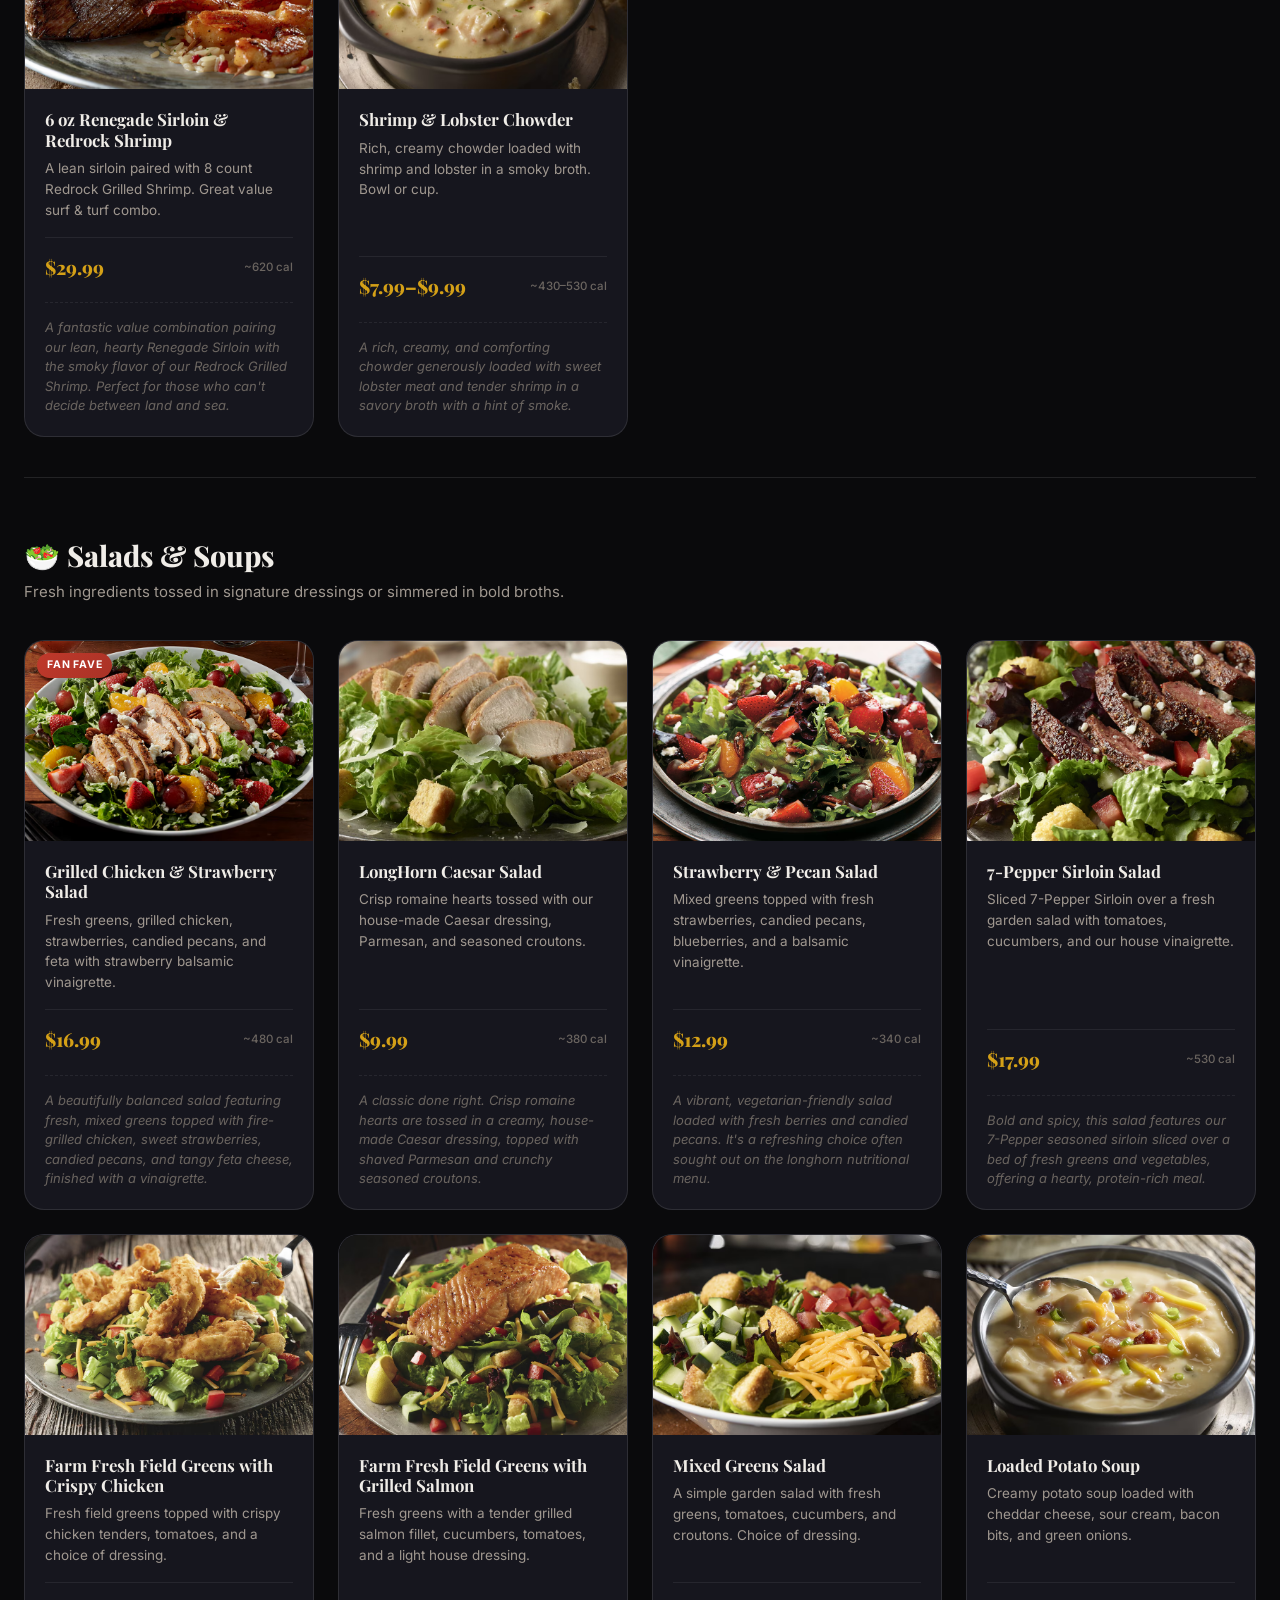
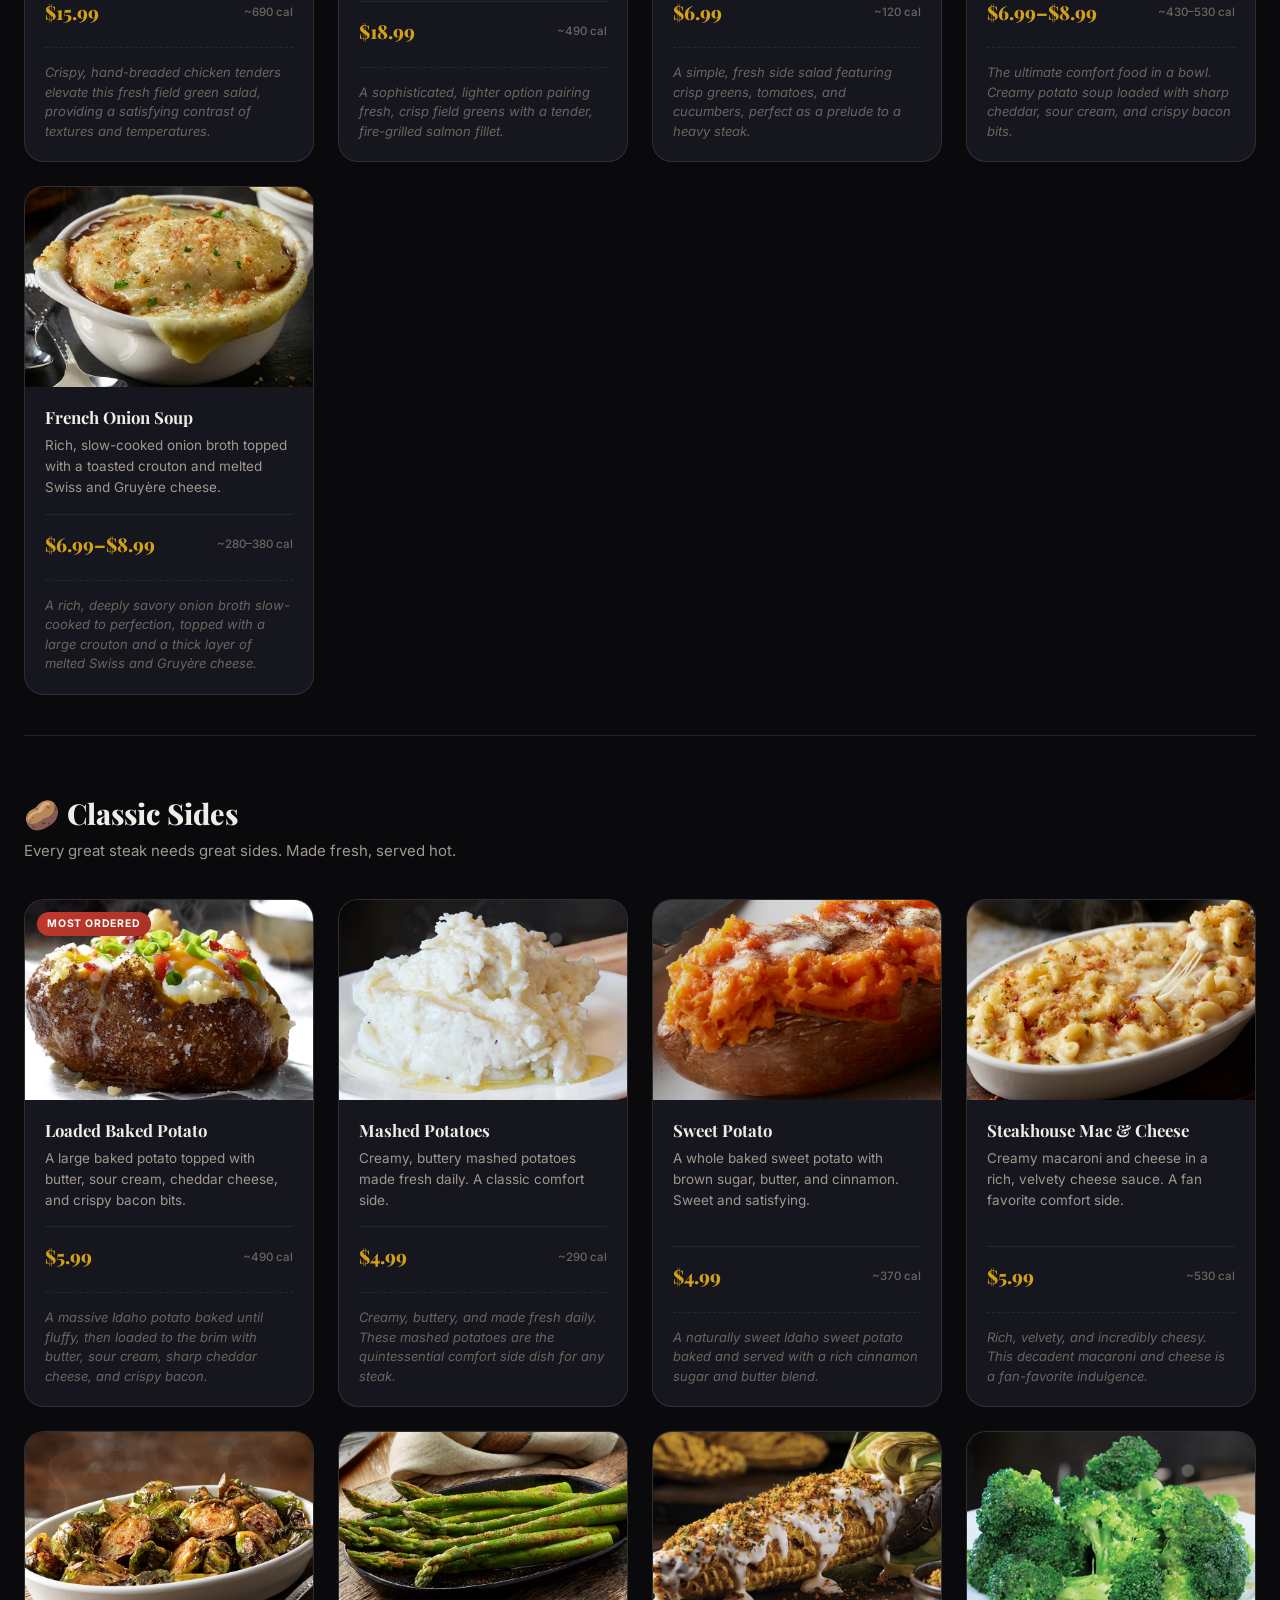
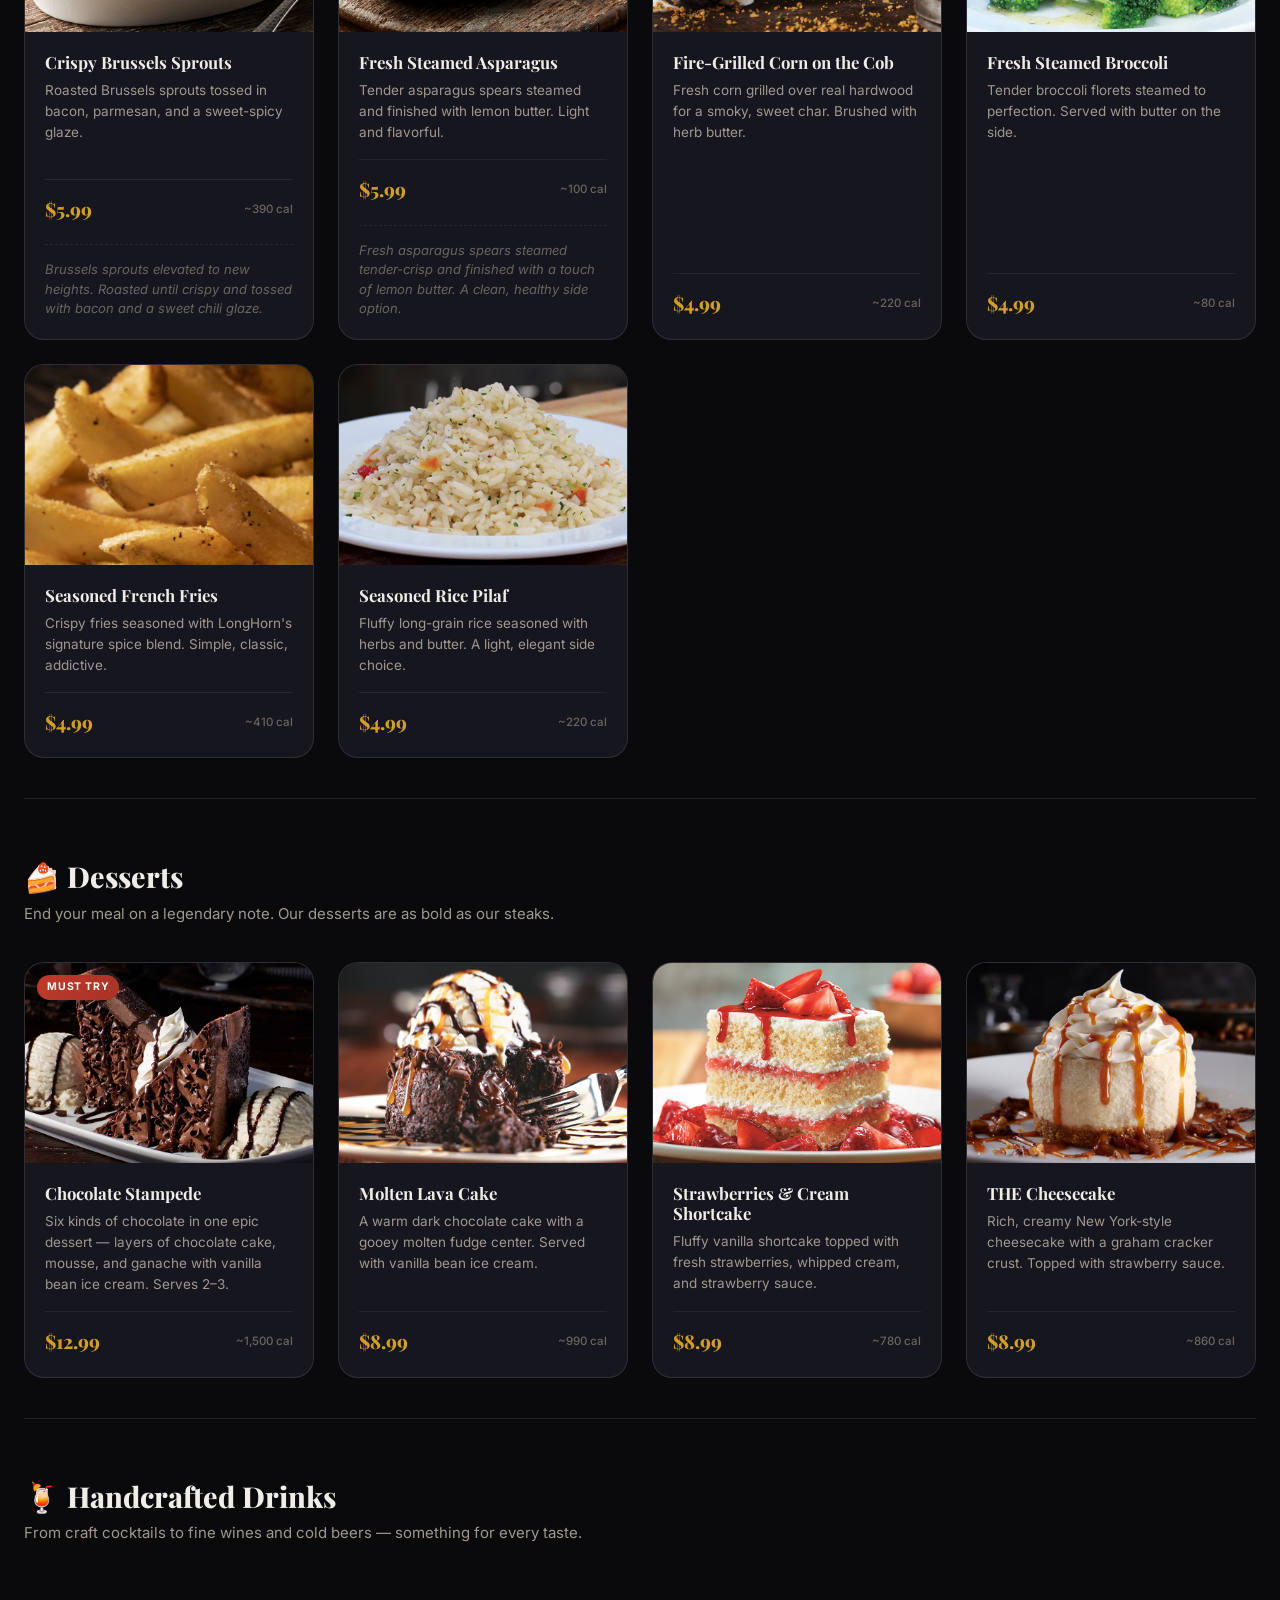
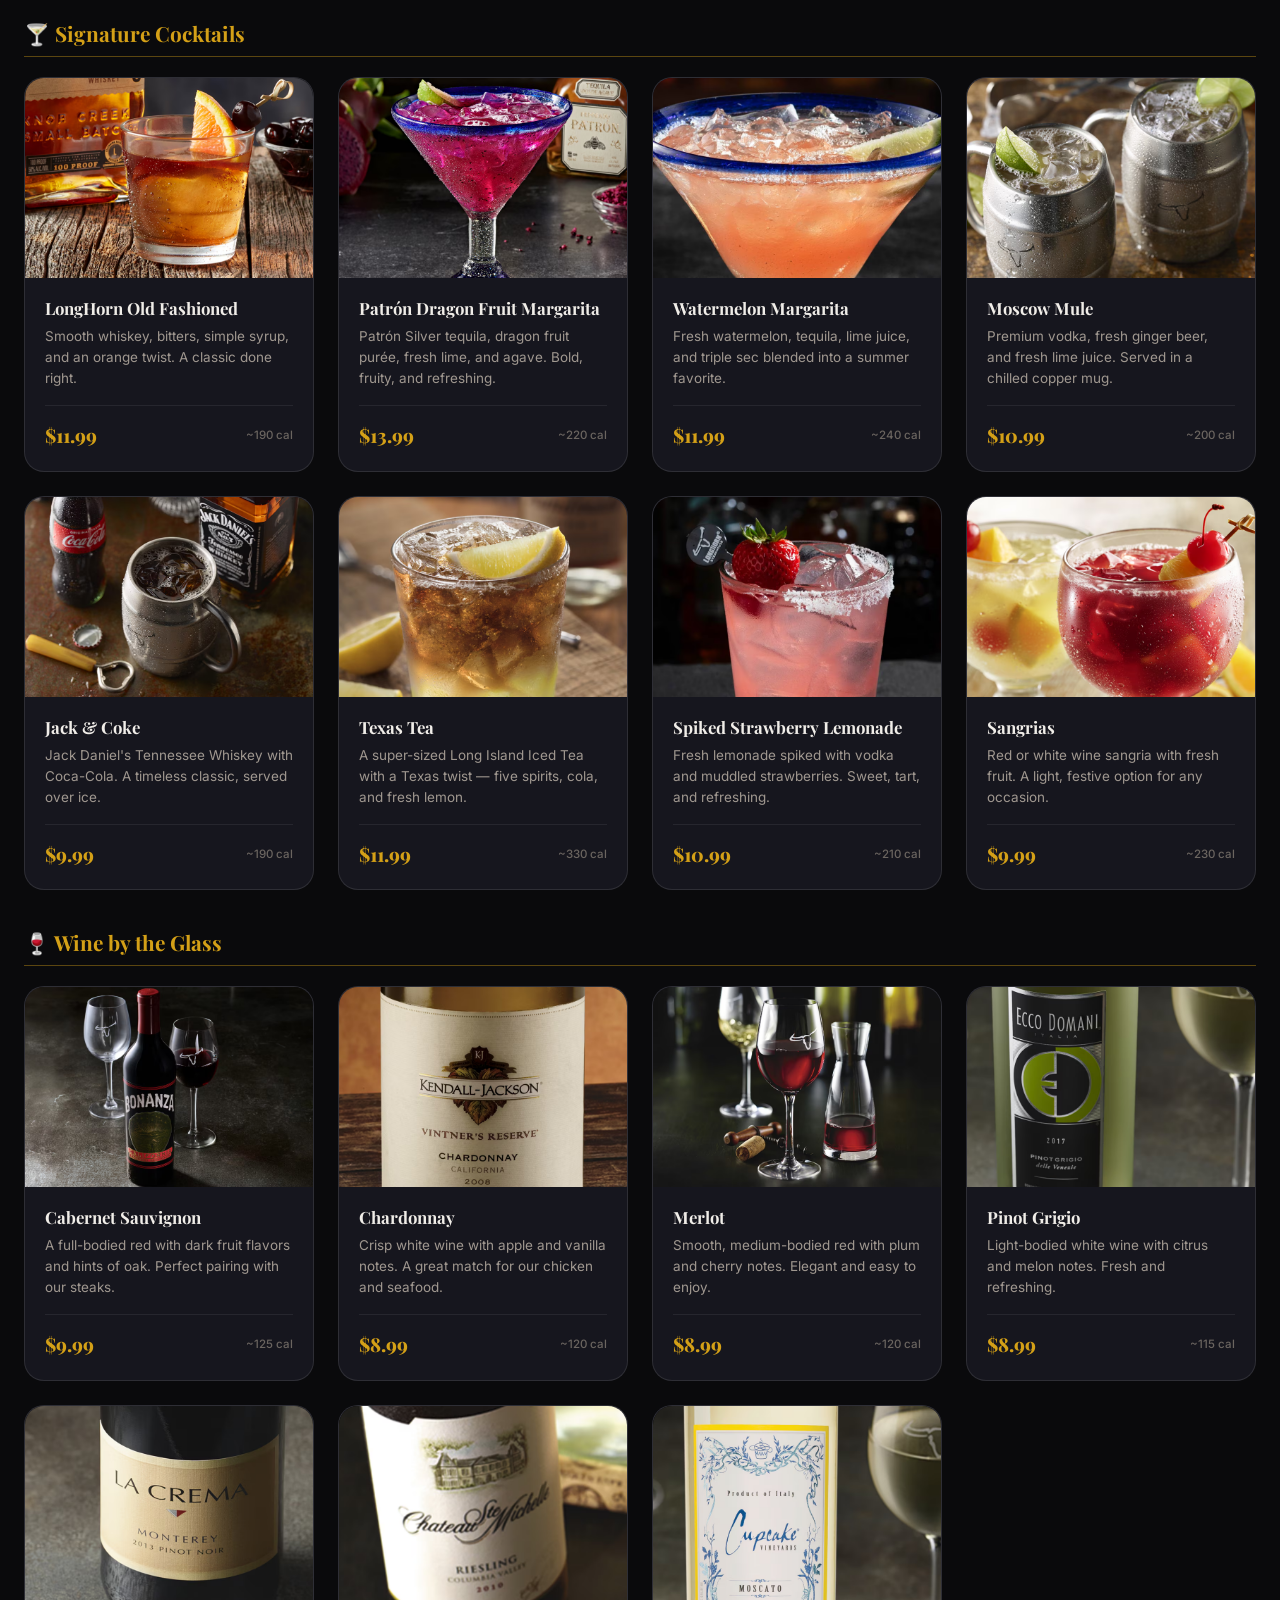
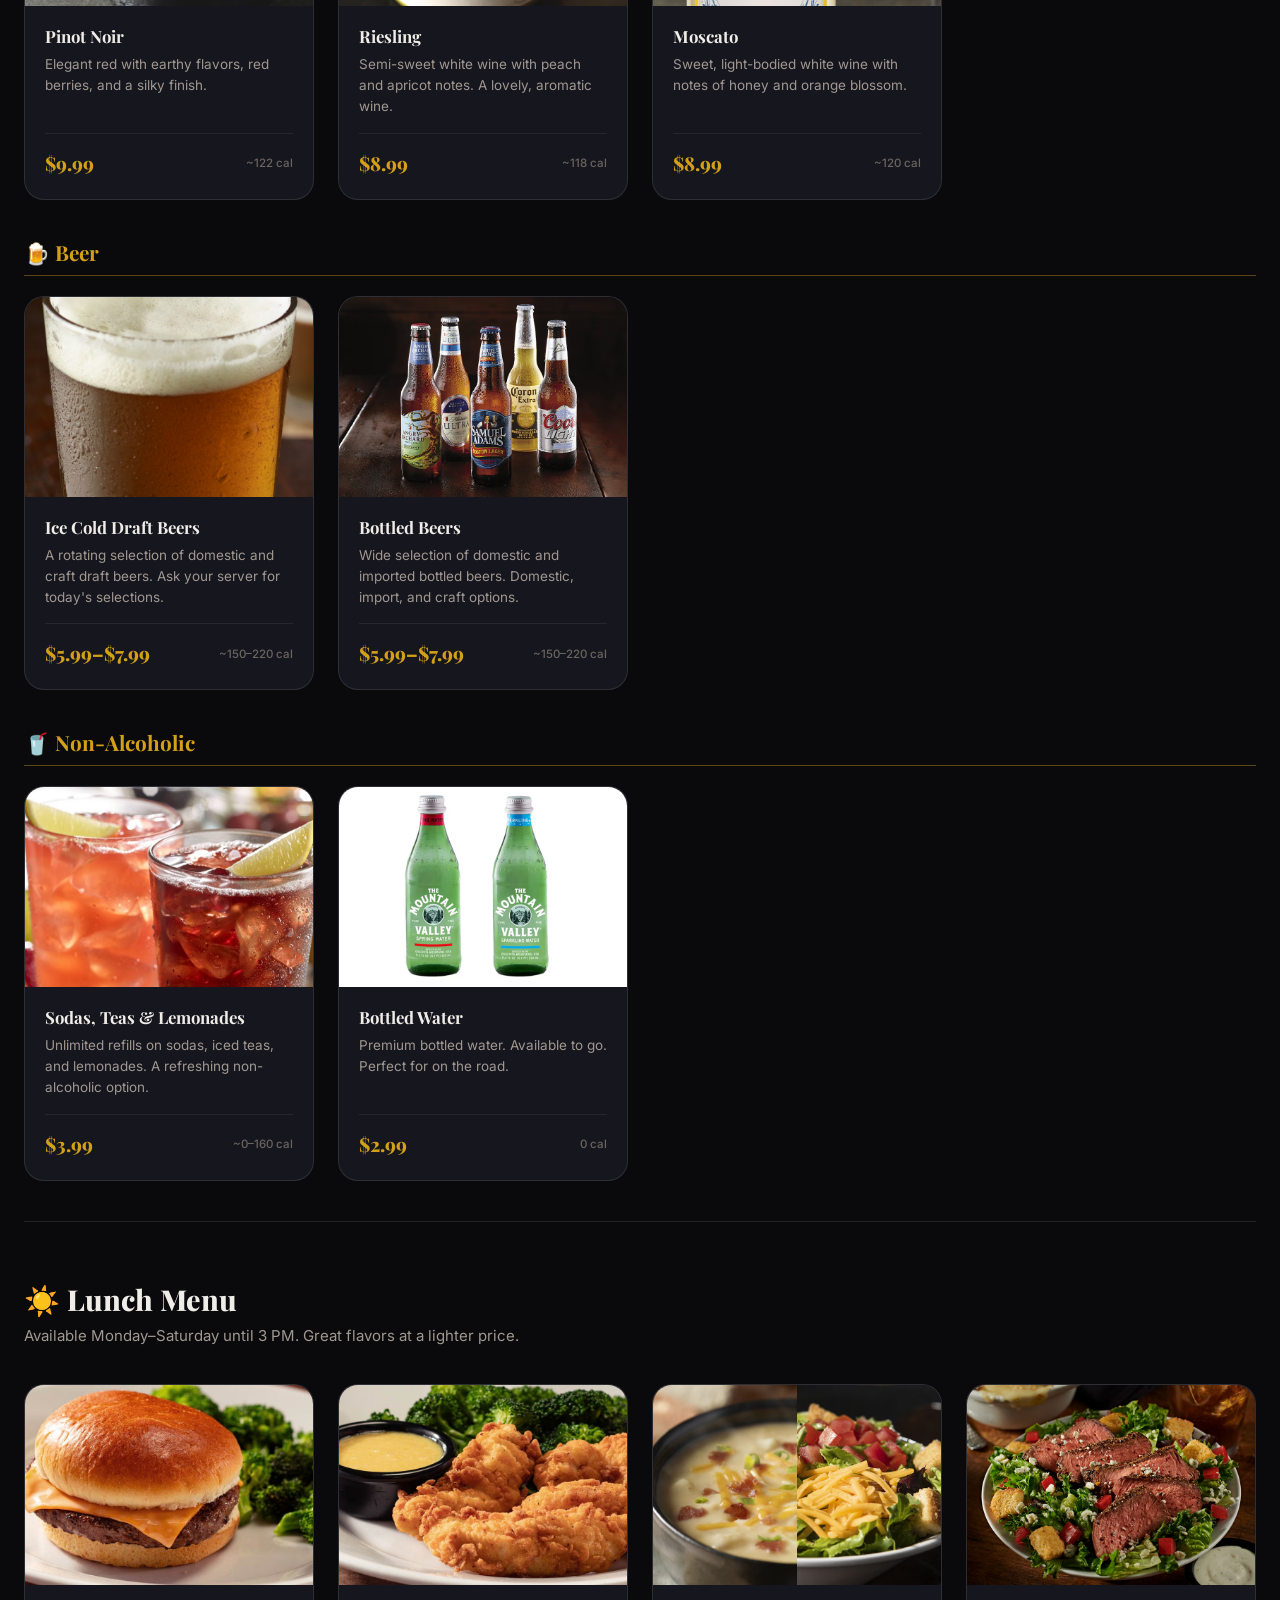
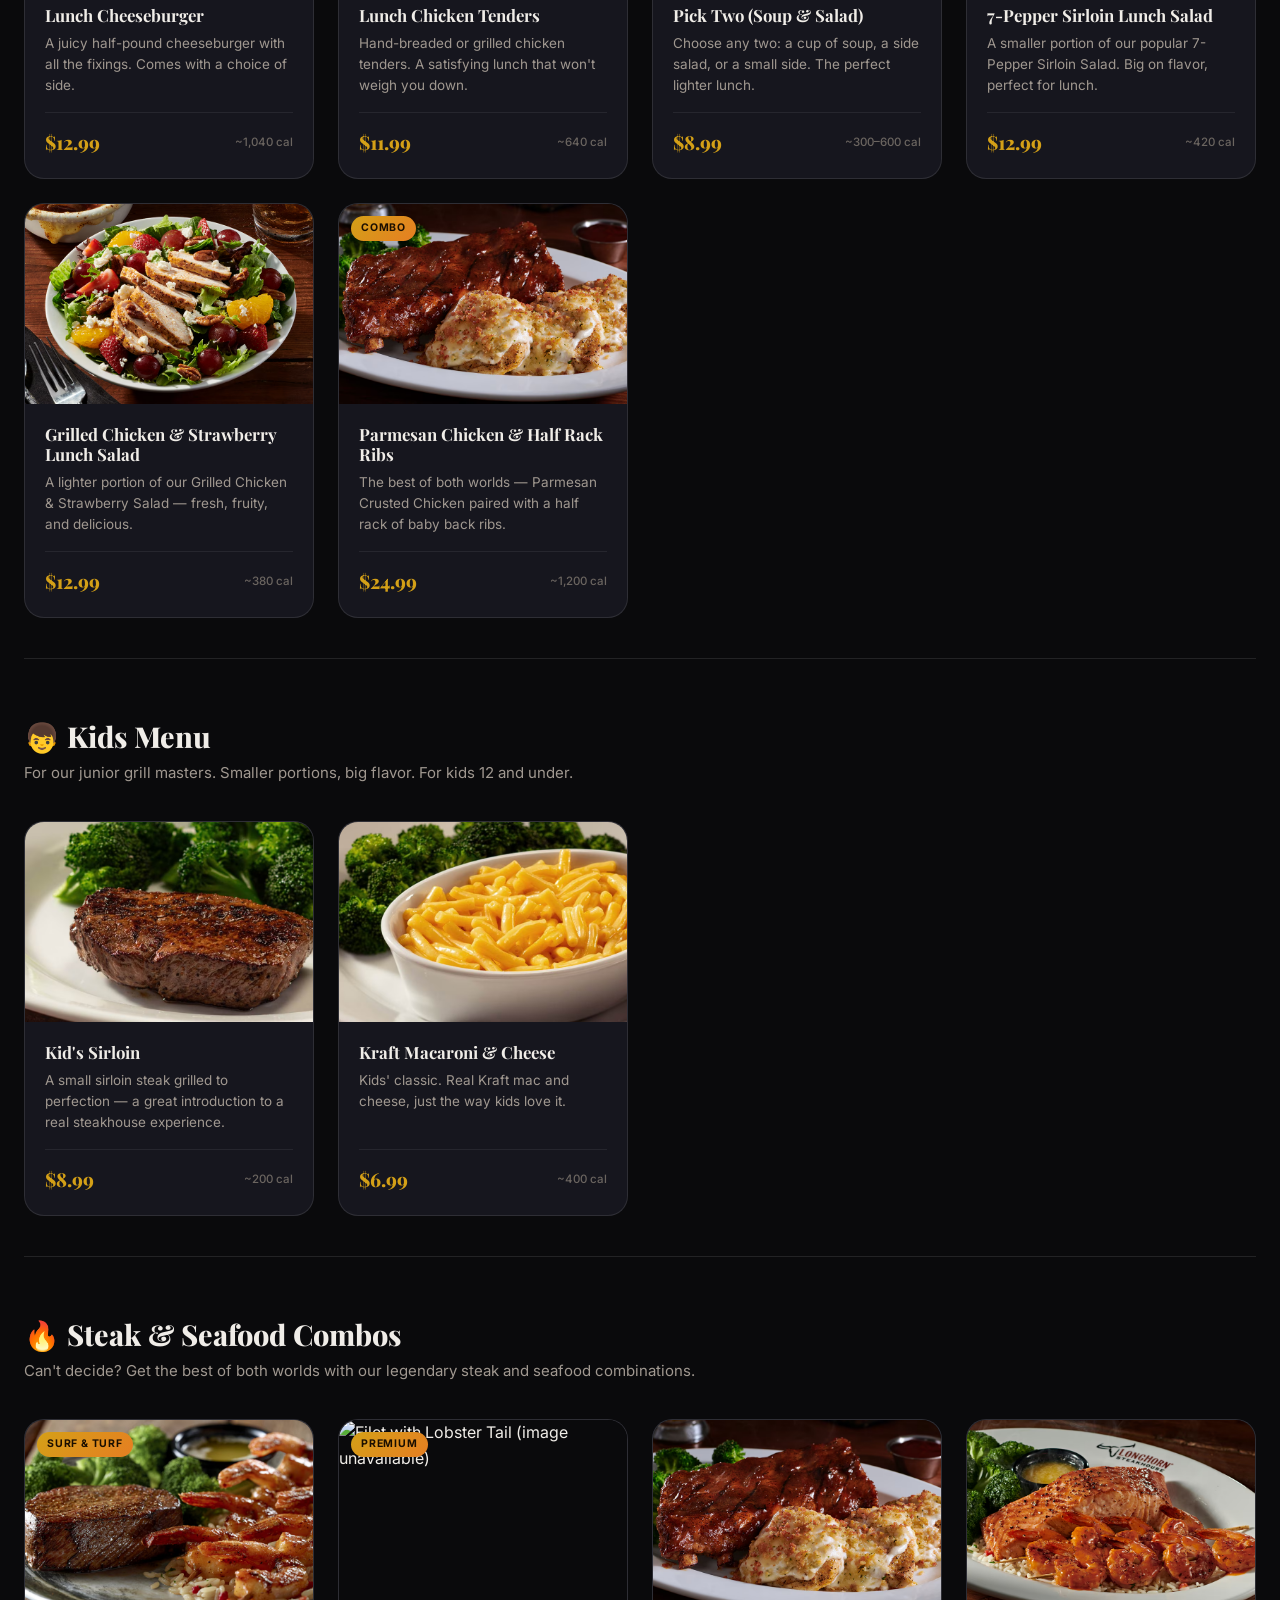
==== commit 3c84c3c2: "Change greeting from 'Hello World' to 'Goodbye World'" ====
--- a/index.html
+++ b/index.html
@@ -1,6 +1,7 @@
 <!DOCTYPE html>
 <html lang="en">
 <head>
+  <meta name="msvalidate.01" content="BD68515B644D528CA63C8DAC7620AB4B" />
   <!-- Google tag (gtag.js) -->
 <script async src="https://www.googletagmanager.com/gtag/js?id=G-TSMBZ7T32Y"></script>
 <script>
